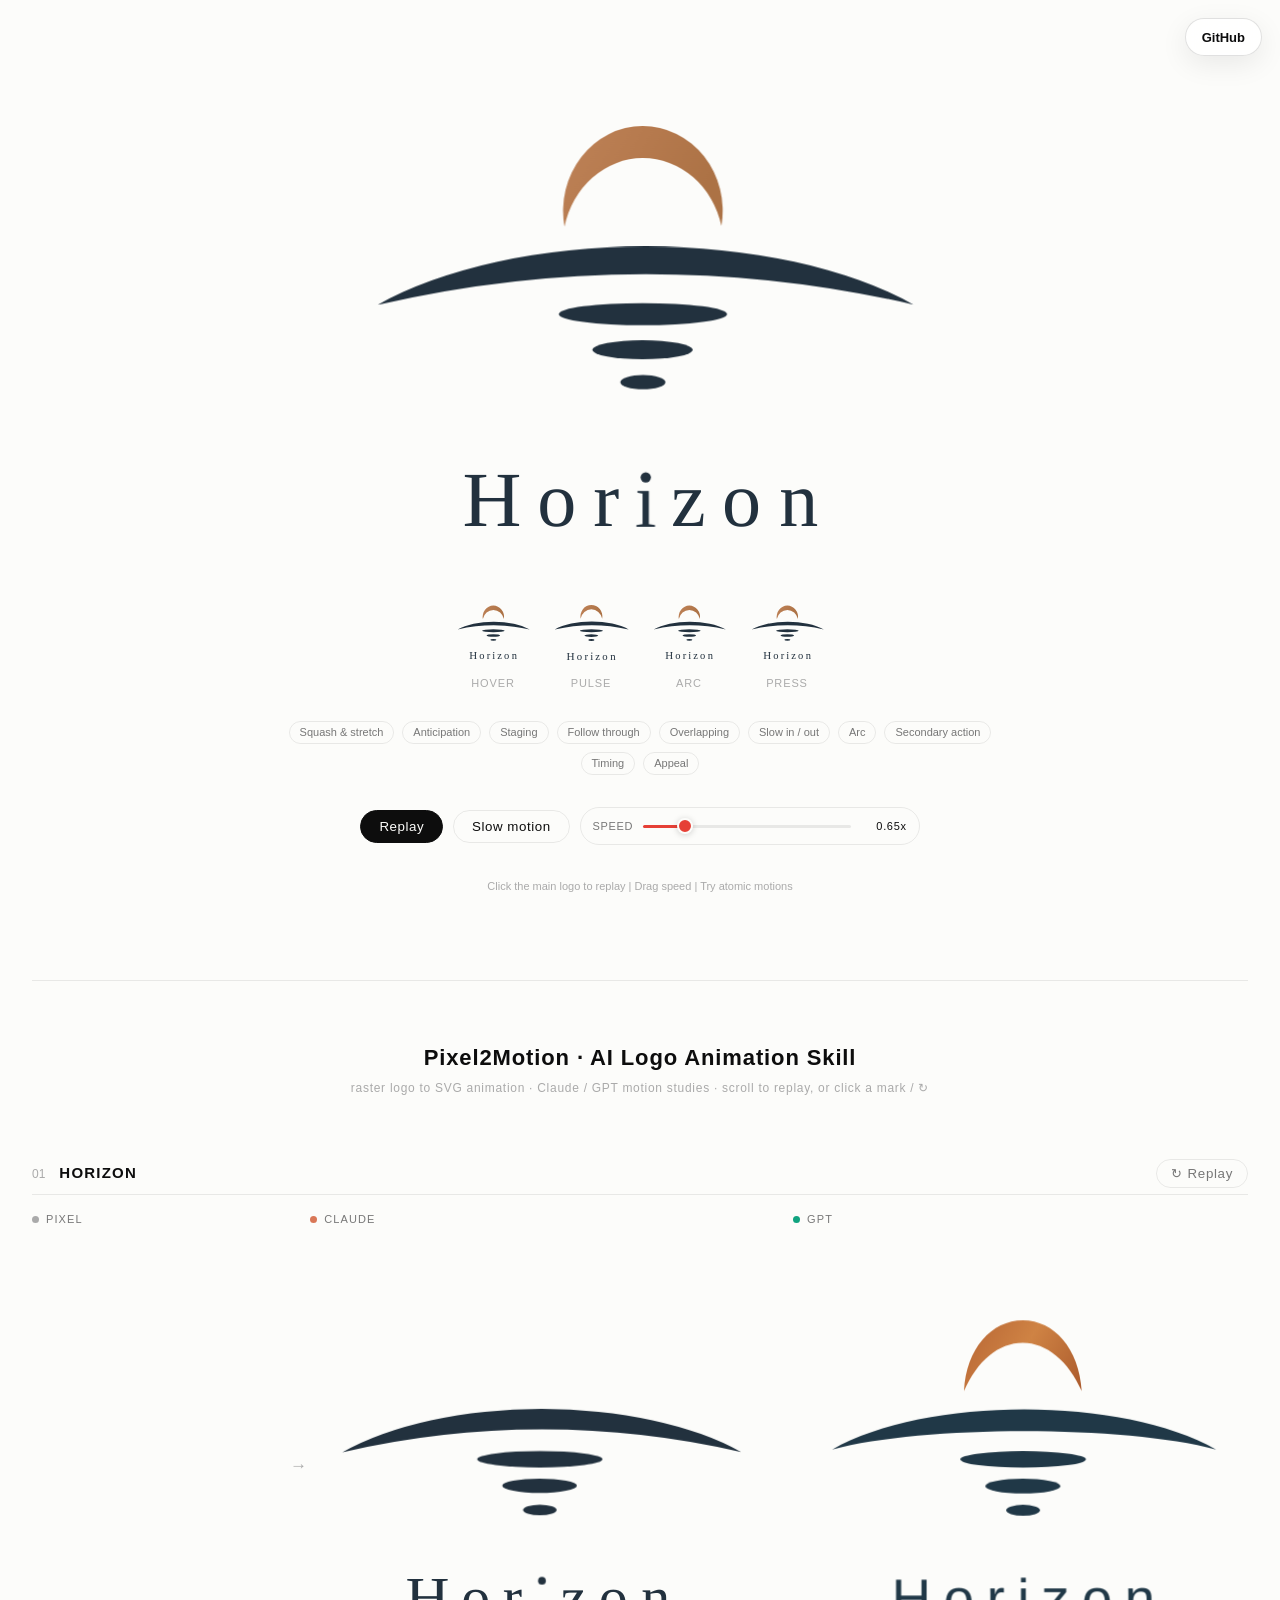
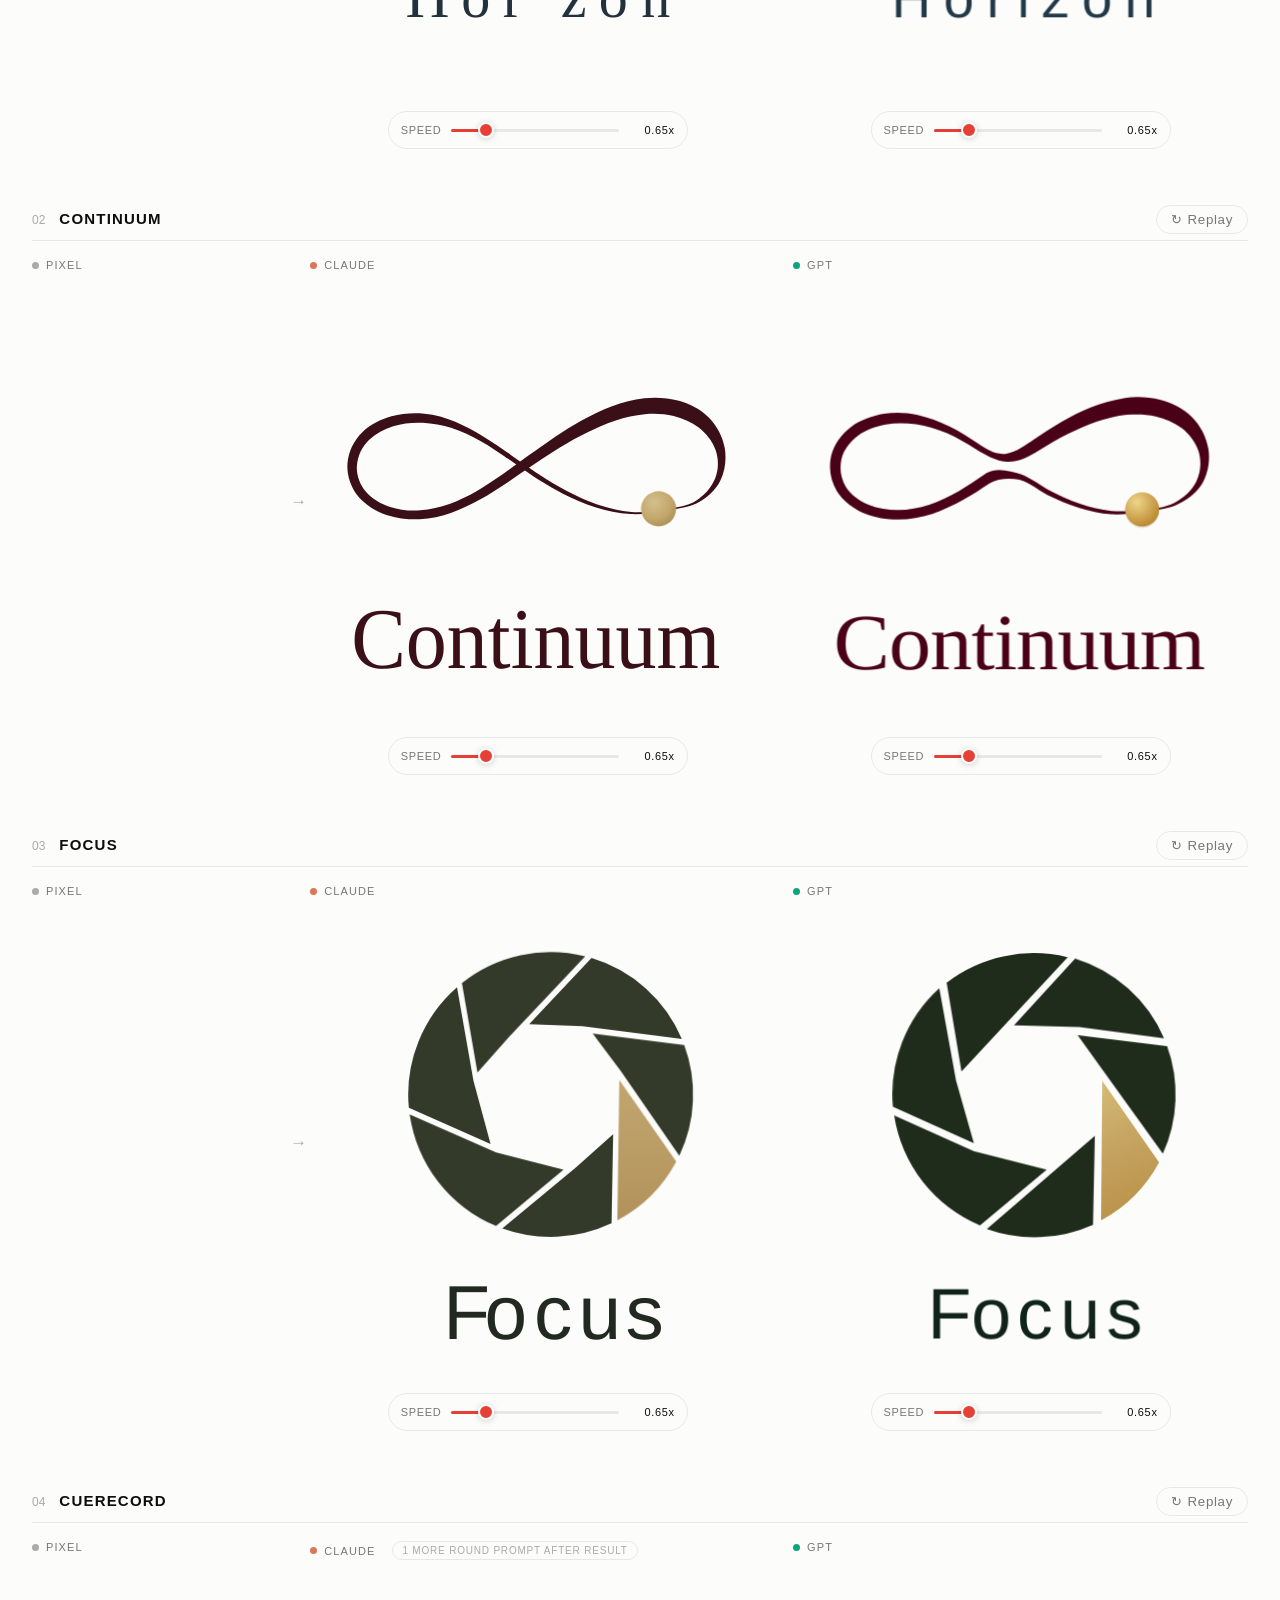
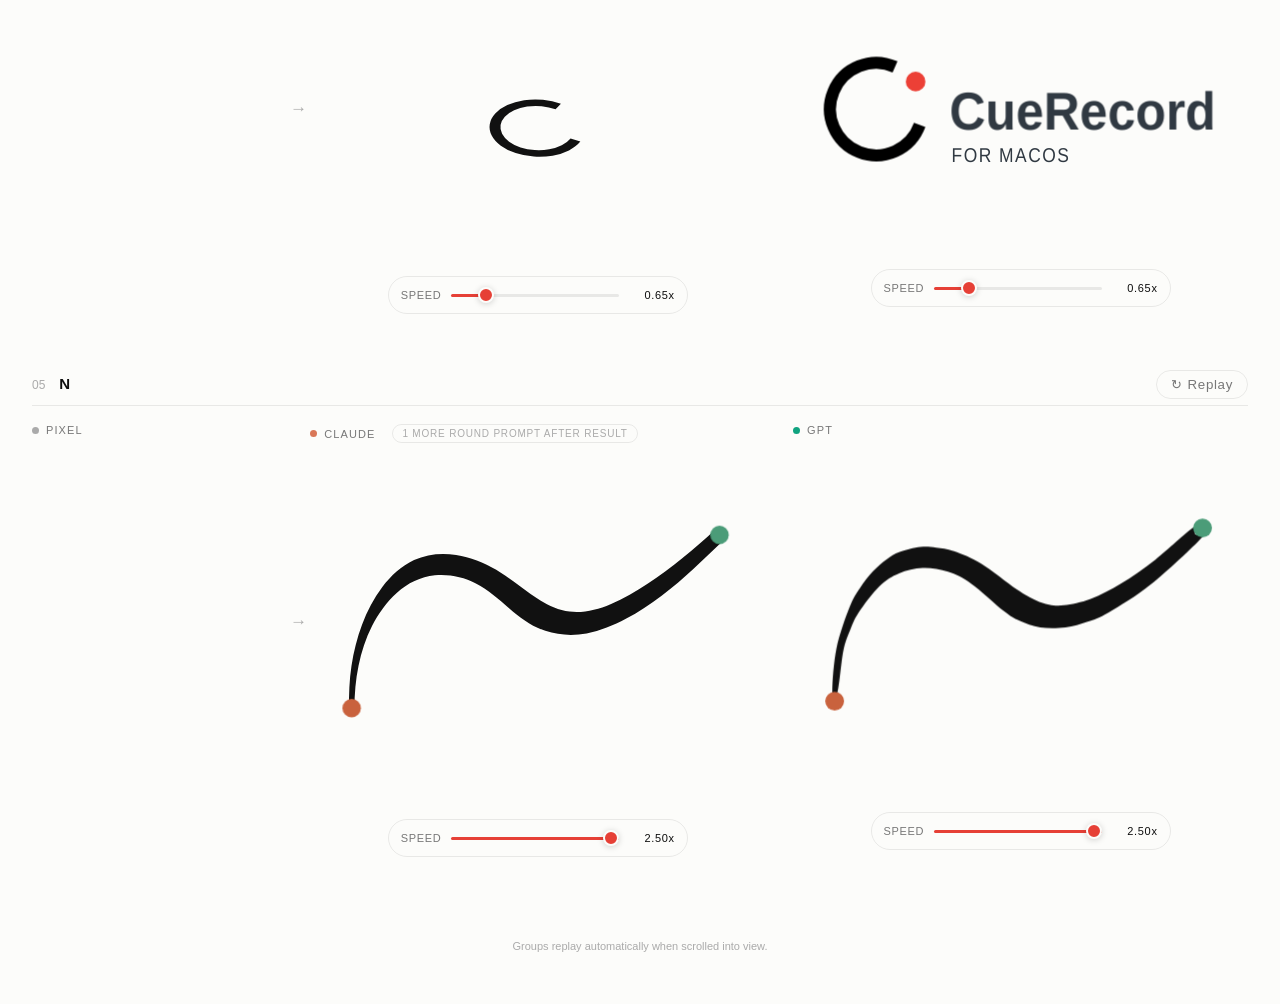
==== docs/index.html @ e8ab47c2 "Add GitHub entry to Pages" ====
<!doctype html>
<html lang="en">
<head>
  <meta charset="utf-8">
  <meta name="viewport" content="width=device-width, initial-scale=1">
  <title>Pixel2Motion - AI Logo Animation Skill for SVG Motion</title>
  <meta name="description" content="Pixel2Motion turns raster logos into smooth SVG logo animations, animated HTML motion demos, GIF/video previews, and QA evidence for Codex and Claude skill workflows.">
  <meta name="robots" content="index,follow">
  <link rel="canonical" href="https://nolangz.github.io/pixel2motion/">
  <meta property="og:title" content="Pixel2Motion - AI Logo Animation Skill">
  <meta property="og:description" content="Turn PNG/JPG/WebP logos into clean motion-ready SVG, animated logo HTML, GIF/video previews, and transparent 4K motion exports.">
  <meta property="og:type" content="website">
  <meta property="og:url" content="https://nolangz.github.io/pixel2motion/">
  <meta property="og:image" content="https://nolangz.github.io/pixel2motion/preview.png">
  <meta name="twitter:card" content="summary_large_image">
  <style>
    *, *::before, *::after { box-sizing: border-box; margin: 0; padding: 0; }

    :root {
      --bg: #FCFCFA;
      --border: rgba(0,0,0,0.08);
      --text-primary: #0d0d0d;
      --text-secondary: #777;
      --text-tertiary: #aaa;
      --accent: #e64036;
      --claude: #D97757;
      --gpt: #10A37F;
    }

    html, body {
      background: var(--bg);
      color: var(--text-primary);
      font-family: -apple-system, BlinkMacSystemFont, "Helvetica Neue", Arial, sans-serif;
    }

    iframe {
      display: block;
      width: 100%;
      border: 0;
      background: transparent;
    }

    .site-nav {
      position: fixed;
      top: 18px;
      right: 18px;
      z-index: 100;
      display: flex;
      justify-content: flex-end;
      pointer-events: none;
    }

    .repo-entry {
      pointer-events: auto;
      display: inline-flex;
      align-items: center;
      justify-content: center;
      min-height: 38px;
      padding: 0 16px;
      border: 1px solid rgba(0,0,0,0.12);
      border-radius: 999px;
      background: rgba(255,255,255,0.82);
      color: var(--text-primary);
      font-size: 13px;
      font-weight: 600;
      line-height: 1;
      text-decoration: none;
      box-shadow: 0 8px 28px rgba(0,0,0,0.08);
      backdrop-filter: blur(14px);
      -webkit-backdrop-filter: blur(14px);
    }

    .repo-entry:hover {
      border-color: rgba(0,0,0,0.28);
      background: rgba(255,255,255,0.94);
    }

    .repo-entry:focus-visible {
      outline: 3px solid rgba(230,64,54,0.36);
      outline-offset: 3px;
    }

    /* ---- hero: full claude_horizon page ---- */
    .hero-frame {
      height: 100vh;
      min-height: 980px;
    }

    /* ---- comparison area ---- */
    .compare {
      max-width: 1280px;
      margin: 0 auto;
      padding: 0 32px 80px;
    }

    .compare-head {
      text-align: center;
      padding: 64px 0 8px;
      border-top: 0.5px solid var(--border);
    }

    .compare-head h1 {
      font-size: 22px;
      font-weight: 600;
      letter-spacing: 0.04em;
    }

    .compare-head p {
      margin-top: 10px;
      font-size: 12px;
      color: var(--text-tertiary);
      letter-spacing: 0.06em;
    }

    .group {
      padding-top: 56px;
    }

    .group-head {
      display: flex;
      align-items: baseline;
      gap: 14px;
      padding-bottom: 6px;
      border-bottom: 0.5px solid var(--border);
    }

    .group-num {
      font-size: 12px;
      color: var(--text-tertiary);
      font-variant-numeric: tabular-nums;
    }

    .group-name {
      font-size: 15px;
      font-weight: 600;
      letter-spacing: 0.08em;
      text-transform: uppercase;
    }

    .group-replay {
      margin-left: auto;
      font: 11px/1.2 inherit;
      letter-spacing: 0.05em;
      padding: 6px 14px;
      border: 0.5px solid var(--border);
      border-radius: 999px;
      background: transparent;
      color: var(--text-secondary);
      cursor: pointer;
    }

    .group-replay:hover {
      border-color: var(--text-secondary);
      color: var(--text-primary);
    }

    .pair {
      display: grid;
      grid-template-columns: 0.55fr 1fr 1fr;
      gap: 28px;
      padding-top: 18px;
    }

    .pixel-stage {
      position: relative;
      display: grid;
      place-items: center;
      padding: 10px;
    }

    .pixel-stage::after {
      content: "\2192";
      position: absolute;
      right: -25px;
      top: 50%;
      transform: translateY(-50%);
      color: var(--text-tertiary);
      font-size: 17px;
    }

    .pixel-img {
      max-width: 100%;
      max-height: 100%;
      object-fit: contain;
      mix-blend-mode: multiply;
    }

    .cell-label {
      display: flex;
      align-items: center;
      gap: 7px;
      font-size: 11px;
      letter-spacing: 0.1em;
      text-transform: uppercase;
      color: var(--text-secondary);
      padding-bottom: 6px;
    }

    .dot {
      width: 7px;
      height: 7px;
      border-radius: 50%;
    }

    .dot-claude { background: var(--claude); }
    .dot-gpt { background: var(--gpt); }
    .dot-pixel { background: var(--text-tertiary); }

    .cell-note {
      margin-left: 10px;
      font-size: 10px;
      letter-spacing: 0.08em;
      color: var(--text-tertiary);
      border: 0.5px solid var(--border);
      border-radius: 999px;
      padding: 3px 9px;
      white-space: nowrap;
    }

    .speed-control {
      --speed-progress: 9%;
      width: min(300px, 92%);
      margin: 10px auto 0;
      display: flex;
      align-items: center;
      gap: 10px;
      padding: 6px 12px;
      border: 0.5px solid var(--border);
      border-radius: 999px;
      color: var(--text-secondary);
    }

    .speed-caption,
    .speed-value {
      font-size: 11px;
      letter-spacing: 0.06em;
      text-transform: uppercase;
      white-space: nowrap;
    }

    .speed-value {
      min-width: 46px;
      text-align: right;
      color: var(--text-primary);
      text-transform: none;
      font-variant-numeric: tabular-nums;
    }

    input[type="range"] {
      flex: 1;
      min-width: 100px;
      height: 24px;
      appearance: none;
      -webkit-appearance: none;
      background: transparent;
      cursor: grab;
      accent-color: var(--accent);
    }

    input[type="range"]::-webkit-slider-runnable-track {
      height: 3px;
      border-radius: 999px;
      background: linear-gradient(to right, var(--accent) 0%, var(--accent) var(--speed-progress), var(--border) var(--speed-progress), var(--border) 100%);
    }

    input[type="range"]::-webkit-slider-thumb {
      appearance: none;
      -webkit-appearance: none;
      width: 16px;
      height: 16px;
      margin-top: -6.5px;
      border-radius: 50%;
      border: 2px solid var(--bg);
      background: var(--accent);
      box-shadow: 0 1px 6px rgba(0,0,0,0.18);
    }

    input[type="range"]::-moz-range-track {
      height: 3px;
      border-radius: 999px;
      background: linear-gradient(to right, var(--accent) 0%, var(--accent) var(--speed-progress), var(--border) var(--speed-progress), var(--border) 100%);
    }

    input[type="range"]::-moz-range-thumb {
      width: 16px;
      height: 16px;
      border-radius: 50%;
      border: 2px solid var(--bg);
      background: var(--accent);
      box-shadow: 0 1px 6px rgba(0,0,0,0.18);
    }

    .page-footer {
      text-align: center;
      font-size: 11px;
      color: var(--text-tertiary);
      padding-bottom: 48px;
      line-height: 1.7;
    }

    @media (max-width: 860px) {
      .site-nav { top: 12px; right: 12px; }
      .repo-entry { min-height: 36px; padding: 0 14px; font-size: 12px; }
      .pair { grid-template-columns: 1fr; }
      .compare { padding: 0 16px 64px; }
      .pixel-stage { height: auto !important; }
      .pixel-stage::after { display: none; }
      .pixel-img { max-height: 240px; }
    }
  </style>
</head>
<body>
  <nav class="site-nav" aria-label="Project links">
    <a class="repo-entry" href="https://github.com/nolangz/pixel2motion" target="_blank" rel="noopener noreferrer">GitHub</a>
  </nav>
  <iframe class="hero-frame" title="Horizon — full presentation" scrolling="no"
          srcdoc="&lt;!doctype html&gt;
&lt;html lang=&quot;en&quot;&gt;
&lt;head&gt;
  &lt;meta charset=&quot;utf-8&quot;&gt;
  &lt;meta name=&quot;viewport&quot; content=&quot;width=device-width, initial-scale=1&quot;&gt;
  &lt;title&gt;Horizon — Logo Motion&lt;/title&gt;
  &lt;style&gt;
    *, *::before, *::after {
      box-sizing: border-box;
      margin: 0;
      padding: 0;
    }

    :root {
      --bg: #FCFCFA;
      --surface: #f5f5f3;
      --border: rgba(0,0,0,0.08);
      --text-primary: #0d0d0d;
      --text-secondary: #777;
      --text-tertiary: #aaa;
      --accent: #e64036;
      --speed-progress: 9%;
    }

    html, body {
      min-height: 100%;
      background: var(--bg);
      color: var(--text-primary);
      font-family: -apple-system, BlinkMacSystemFont, &quot;Helvetica Neue&quot;, Arial, sans-serif;
    }

    body {
      min-height: 100vh;
      display: flex;
      flex-direction: column;
      align-items: center;
      justify-content: center;
      gap: 2rem;
      padding: 2rem;
    }

    #logo-root {
      width: min(92vw, 550.2px);
      display: flex;
      justify-content: center;
      align-items: center;
      overflow: visible;
      cursor: pointer;
      -webkit-tap-highlight-color: transparent;
    }

    #logo-root svg {
      width: 100%;
      height: auto;
      display: block;
      overflow: visible;
      text-rendering: geometricPrecision;
    }

    .atomic-motions {
      display: flex;
      gap: 1.5rem;
      align-items: flex-end;
      justify-content: center;
      flex-wrap: wrap;
    }

    .atom {
      display: flex;
      flex-direction: column;
      align-items: center;
      gap: 8px;
    }

    .atom-stage {
      width: 74px;
      height: 74px;
      display: grid;
      place-items: center;
      cursor: pointer;
      -webkit-tap-highlight-color: transparent;
    }

    .atom-stage img {
      width: 100%;
      height: 100%;
      object-fit: contain;
      transition: transform 260ms cubic-bezier(0.34,1.56,0.64,1);
      transform-origin: center;
    }

    .atom-label {
      font-size: 11px;
      letter-spacing: 0.08em;
      text-transform: uppercase;
      color: var(--text-tertiary);
      white-space: nowrap;
    }

    .principles {
      max-width: 760px;
      display: flex;
      gap: 8px;
      flex-wrap: wrap;
      justify-content: center;
    }

    .pill {
      font-size: 11px;
      line-height: 1;
      padding: 5px 10px;
      border: 0.5px solid var(--border);
      border-radius: 999px;
      color: var(--text-secondary);
      white-space: nowrap;
    }

    .pill.active {
      border-color: var(--accent);
      color: var(--accent);
    }

    .controls {
      display: flex;
      gap: 10px;
      align-items: center;
      justify-content: center;
      flex-wrap: wrap;
    }

    button {
      font: 12px/1.2 inherit;
      letter-spacing: 0.04em;
      padding: 8px 18px;
      border: 0.5px solid var(--border);
      border-radius: 999px;
      background: transparent;
      color: var(--text-primary);
      cursor: pointer;
    }

    button.primary {
      color: var(--bg);
      background: var(--text-primary);
      border-color: var(--text-primary);
    }

    .speed-control {
      width: min(340px, 80vw);
      display: flex;
      align-items: center;
      gap: 10px;
      padding: 6px 12px;
      border: 0.5px solid var(--border);
      border-radius: 999px;
      color: var(--text-secondary);
    }

    .speed-caption,
    .speed-value {
      font-size: 11px;
      letter-spacing: 0.06em;
      text-transform: uppercase;
      white-space: nowrap;
    }

    .speed-value {
      min-width: 46px;
      text-align: right;
      color: var(--text-primary);
      text-transform: none;
      font-variant-numeric: tabular-nums;
    }

    input[type=&quot;range&quot;] {
      flex: 1;
      min-width: 120px;
      height: 24px;
      appearance: none;
      -webkit-appearance: none;
      background: transparent;
      cursor: grab;
      accent-color: var(--accent);
    }

    input[type=&quot;range&quot;]::-webkit-slider-runnable-track {
      height: 3px;
      border-radius: 999px;
      background: linear-gradient(to right, var(--accent) 0%, var(--accent) var(--speed-progress), var(--border) var(--speed-progress), var(--border) 100%);
    }

    input[type=&quot;range&quot;]::-webkit-slider-thumb {
      appearance: none;
      -webkit-appearance: none;
      width: 16px;
      height: 16px;
      margin-top: -6.5px;
      border-radius: 50%;
      border: 2px solid var(--bg);
      background: var(--accent);
      box-shadow: 0 1px 6px rgba(0,0,0,0.18);
    }

    .footer {
      font-size: 11px;
      color: var(--text-tertiary);
      text-align: center;
      line-height: 1.7;
    }

    .p2m-chromeless .atomic-motions,
    .p2m-chromeless .principles,
    .p2m-chromeless .controls,
    .p2m-chromeless .footer {
      display: none;
    }

    @media (prefers-reduced-motion: reduce) {
      * {
        animation: none !important;
        transition: none !important;
      }
    }

    @media (prefers-reduced-motion: no-preference) {
      /* Horizon — &quot;dawn over the water&quot; reveal (1900ms @1x)
         Personality: serene / expansive / dawning. See motion_spec.md. */

      #logo-root svg {
        --p2m-duration: 1900ms;
        --p2m-ease-enter: cubic-bezier(0.16, 1, 0.3, 1);
        --p2m-ease-narrative: cubic-bezier(0.34, 0, 0.14, 1);
        --p2m-ease-rise: cubic-bezier(0.30, 0.10, 0.30, 1);
        --p2m-ease-settle: cubic-bezier(0.22, 1, 0.36, 1);
      }

      /* ---- anticipation: the horizon establishes (0–640ms) ---- */
      #logo-root #horizon-line {
        transform-box: fill-box;
        transform-origin: center;
        animation: p2m-blade-grow 640ms var(--p2m-ease-narrative) 0ms both;
      }
      @keyframes p2m-blade-grow {
        0%   { opacity: 0; transform: scaleX(0.04); }
        14%  { opacity: 1; }
        100% { opacity: 1; transform: scaleX(1); }
      }

      /* ---- action: the sun rises from behind the horizon (360–1560ms) ---- */
      #logo-root #sun {
        animation: p2m-sun-rise 1200ms var(--p2m-ease-rise) 360ms both;
      }
      @keyframes p2m-sun-rise {
        0%    { transform: translateY(185px); }
        72.5% { transform: translateY(-6px); animation-timing-function: var(--p2m-ease-settle); }
        100%  { transform: translateY(0); }
      }

      /* dawn glow blooms while the sun crests, then dries away (880–1780ms) */
      #logo-root #sun-glow {
        animation: p2m-glow 900ms ease-in-out 880ms both;
      }
      @keyframes p2m-glow {
        0%   { opacity: 0; }
        45%  { opacity: 0.32; }
        100% { opacity: 0; }
      }

      /* ---- the reflection spreads: ripples cascade (780/930/1080ms) ---- */
      #logo-root #ripple-1,
      #logo-root #ripple-2,
      #logo-root #ripple-3 {
        transform-box: fill-box;
        transform-origin: center;
        animation: p2m-ripple-in 500ms var(--p2m-ease-enter) both;
      }
      #logo-root #ripple-1 { animation-delay: 780ms; }
      #logo-root #ripple-2 { animation-delay: 930ms; }
      #logo-root #ripple-3 { animation-delay: 1080ms; }
      @keyframes p2m-ripple-in {
        0%   { opacity: 0; transform: translateY(-8px) scale(0.55); }
        60%  { opacity: 1; }
        100% { opacity: 1; transform: translateY(0) scale(1); }
      }

      /* ---- follow-through: wordmark cascade (1150ms +45ms stagger) ---- */
      #logo-root .letter {
        animation: p2m-letter-rise 320ms var(--p2m-ease-enter) both;
      }
      #logo-root #letter-0 { animation-delay: 1150ms; }
      #logo-root #letter-1 { animation-delay: 1195ms; }
      #logo-root #letter-2 { animation-delay: 1240ms; }
      #logo-root #letter-3 { animation-delay: 1285ms; }
      #logo-root #letter-4 { animation-delay: 1330ms; }
      #logo-root #letter-5 { animation-delay: 1375ms; }
      #logo-root #letter-6 { animation-delay: 1420ms; }
      @keyframes p2m-letter-rise {
        0%   { opacity: 0; transform: translateY(16px); }
        100% { opacity: 1; transform: translateY(0); }
      }

      /* ---- accent: the i-dot (a miniature sun) lands last (1620–1900ms) ---- */
      #logo-root #i-dot {
        transform-box: fill-box;
        transform-origin: center;
        animation: p2m-dot-drop 280ms var(--p2m-ease-settle) 1620ms both;
      }
      @keyframes p2m-dot-drop {
        0%   { opacity: 0; transform: translateY(-28px) scale(1); }
        18%  { opacity: 1; }
        60%  { transform: translateY(1.5px) scale(1.08, 0.92); }
        82%  { transform: translateY(0) scale(0.99, 1.01); }
        100% { opacity: 1; transform: translateY(0) scale(1); }
      }
    }
  &lt;/style&gt;
&lt;style data-p2m-embed&gt;html,body{background:transparent !important}&lt;/style&gt;
&lt;/head&gt;
&lt;body&gt;
  &lt;main id=&quot;logo-root&quot; aria-label=&quot;Animated logo&quot; data-p2m-duration=&quot;1900&quot;&gt;&lt;/main&gt;

  &lt;section class=&quot;atomic-motions&quot; aria-label=&quot;Atomic motion studies&quot;&gt;
    &lt;div class=&quot;atom&quot; data-atom=&quot;hover&quot;&gt;&lt;div class=&quot;atom-stage&quot;&gt;&lt;/div&gt;&lt;span class=&quot;atom-label&quot;&gt;Hover&lt;/span&gt;&lt;/div&gt;
    &lt;div class=&quot;atom&quot; data-atom=&quot;pulse&quot;&gt;&lt;div class=&quot;atom-stage&quot;&gt;&lt;/div&gt;&lt;span class=&quot;atom-label&quot;&gt;Pulse&lt;/span&gt;&lt;/div&gt;
    &lt;div class=&quot;atom&quot; data-atom=&quot;arc&quot;&gt;&lt;div class=&quot;atom-stage&quot;&gt;&lt;/div&gt;&lt;span class=&quot;atom-label&quot;&gt;Arc&lt;/span&gt;&lt;/div&gt;
    &lt;div class=&quot;atom&quot; data-atom=&quot;press&quot;&gt;&lt;div class=&quot;atom-stage&quot;&gt;&lt;/div&gt;&lt;span class=&quot;atom-label&quot;&gt;Press&lt;/span&gt;&lt;/div&gt;
  &lt;/section&gt;

  &lt;div class=&quot;principles&quot; id=&quot;principlesRow&quot;&gt;
    &lt;span class=&quot;pill&quot; data-p=&quot;squashstretch&quot;&gt;Squash &amp;amp; stretch&lt;/span&gt;
    &lt;span class=&quot;pill&quot; data-p=&quot;anticipation&quot;&gt;Anticipation&lt;/span&gt;
    &lt;span class=&quot;pill&quot; data-p=&quot;staging&quot;&gt;Staging&lt;/span&gt;
    &lt;span class=&quot;pill&quot; data-p=&quot;followthrough&quot;&gt;Follow through&lt;/span&gt;
    &lt;span class=&quot;pill&quot; data-p=&quot;overlap&quot;&gt;Overlapping&lt;/span&gt;
    &lt;span class=&quot;pill&quot; data-p=&quot;slowinout&quot;&gt;Slow in / out&lt;/span&gt;
    &lt;span class=&quot;pill&quot; data-p=&quot;arc&quot;&gt;Arc&lt;/span&gt;
    &lt;span class=&quot;pill&quot; data-p=&quot;secondary&quot;&gt;Secondary action&lt;/span&gt;
    &lt;span class=&quot;pill&quot; data-p=&quot;timing&quot;&gt;Timing&lt;/span&gt;
    &lt;span class=&quot;pill&quot; data-p=&quot;appeal&quot;&gt;Appeal&lt;/span&gt;
  &lt;/div&gt;

  &lt;div class=&quot;controls&quot;&gt;
    &lt;button class=&quot;primary&quot; id=&quot;btnReplay&quot; type=&quot;button&quot;&gt;Replay&lt;/button&gt;
    &lt;button id=&quot;btnSlow&quot; type=&quot;button&quot;&gt;Slow motion&lt;/button&gt;
    &lt;label class=&quot;speed-control&quot; for=&quot;speedSlider&quot;&gt;
      &lt;span class=&quot;speed-caption&quot;&gt;Speed&lt;/span&gt;
      &lt;input id=&quot;speedSlider&quot; type=&quot;range&quot; min=&quot;0.25&quot; max=&quot;2.5&quot; step=&quot;0.05&quot; value=&quot;0.45&quot; aria-label=&quot;Animation speed&quot;&gt;
      &lt;span class=&quot;speed-value&quot; id=&quot;speedValue&quot;&gt;0.45x&lt;/span&gt;
    &lt;/label&gt;
  &lt;/div&gt;

  &lt;p class=&quot;footer&quot;&gt;Click the main logo to replay | Drag speed | Try atomic motions&lt;/p&gt;

  &lt;script&gt;
    const SVG_NS = &quot;http://www.w3.org/2000/svg&quot;;
    const LOGO = {&quot;tag&quot;:&quot;svg&quot;,&quot;attrs&quot;:{&quot;viewBox&quot;:&quot;0 0 786 684&quot;,&quot;width&quot;:&quot;786&quot;,&quot;height&quot;:&quot;684&quot;},&quot;children&quot;:[{&quot;tag&quot;:&quot;defs&quot;,&quot;attrs&quot;:{},&quot;children&quot;:[{&quot;tag&quot;:&quot;linearGradient&quot;,&quot;attrs&quot;:{&quot;id&quot;:&quot;sun-grad&quot;,&quot;x1&quot;:&quot;0&quot;,&quot;y1&quot;:&quot;0&quot;,&quot;x2&quot;:&quot;1&quot;,&quot;y2&quot;:&quot;0.35&quot;},&quot;children&quot;:[{&quot;tag&quot;:&quot;stop&quot;,&quot;attrs&quot;:{&quot;offset&quot;:&quot;0&quot;,&quot;stop-color&quot;:&quot;#BE8257&quot;},&quot;children&quot;:[]},{&quot;tag&quot;:&quot;stop&quot;,&quot;attrs&quot;:{&quot;offset&quot;:&quot;0.5&quot;,&quot;stop-color&quot;:&quot;#B67A4E&quot;},&quot;children&quot;:[]},{&quot;tag&quot;:&quot;stop&quot;,&quot;attrs&quot;:{&quot;offset&quot;:&quot;1&quot;,&quot;stop-color&quot;:&quot;#AC7245&quot;},&quot;children&quot;:[]}]},{&quot;tag&quot;:&quot;radialGradient&quot;,&quot;attrs&quot;:{&quot;id&quot;:&quot;glow-grad&quot;,&quot;cx&quot;:&quot;0.5&quot;,&quot;cy&quot;:&quot;0.5&quot;,&quot;r&quot;:&quot;0.5&quot;},&quot;children&quot;:[{&quot;tag&quot;:&quot;stop&quot;,&quot;attrs&quot;:{&quot;offset&quot;:&quot;0&quot;,&quot;stop-color&quot;:&quot;#D9A06B&quot;,&quot;stop-opacity&quot;:&quot;0.85&quot;},&quot;children&quot;:[]},{&quot;tag&quot;:&quot;stop&quot;,&quot;attrs&quot;:{&quot;offset&quot;:&quot;0.6&quot;,&quot;stop-color&quot;:&quot;#D9A06B&quot;,&quot;stop-opacity&quot;:&quot;0.35&quot;},&quot;children&quot;:[]},{&quot;tag&quot;:&quot;stop&quot;,&quot;attrs&quot;:{&quot;offset&quot;:&quot;1&quot;,&quot;stop-color&quot;:&quot;#D9A06B&quot;,&quot;stop-opacity&quot;:&quot;0&quot;},&quot;children&quot;:[]}]},{&quot;tag&quot;:&quot;clipPath&quot;,&quot;attrs&quot;:{&quot;id&quot;:&quot;above-horizon&quot;},&quot;children&quot;:[{&quot;tag&quot;:&quot;path&quot;,&quot;attrs&quot;:{&quot;d&quot;:&quot;M 17.8 315.5 A 488.2 219.2 0 0 1 783.6 315.1 L 786 315 L 786 0 L 0 0 L 0 315.5 Z&quot;},&quot;children&quot;:[]}]}]},{&quot;tag&quot;:&quot;g&quot;,&quot;attrs&quot;:{&quot;id&quot;:&quot;mark&quot;},&quot;children&quot;:[{&quot;tag&quot;:&quot;ellipse&quot;,&quot;attrs&quot;:{&quot;id&quot;:&quot;sun-glow&quot;,&quot;cx&quot;:&quot;399&quot;,&quot;cy&quot;:&quot;238&quot;,&quot;rx&quot;:&quot;175&quot;,&quot;ry&quot;:&quot;62&quot;,&quot;fill&quot;:&quot;url(#glow-grad)&quot;,&quot;opacity&quot;:&quot;0&quot;},&quot;children&quot;:[]},{&quot;tag&quot;:&quot;g&quot;,&quot;attrs&quot;:{&quot;id&quot;:&quot;sun-window&quot;,&quot;clip-path&quot;:&quot;url(#above-horizon)&quot;},&quot;children&quot;:[{&quot;tag&quot;:&quot;path&quot;,&quot;attrs&quot;:{&quot;id&quot;:&quot;sun&quot;,&quot;d&quot;:&quot;M 284.92 203.93 A 114.0 121.2 0 1 1 509.06 202.88 A 114.9 125.2 0 0 0 284.92 203.93 Z&quot;,&quot;fill&quot;:&quot;url(#sun-grad)&quot;},&quot;children&quot;:[]}]},{&quot;tag&quot;:&quot;path&quot;,&quot;attrs&quot;:{&quot;id&quot;:&quot;horizon-line&quot;,&quot;d&quot;:&quot;M 17.8 315.5 A 488.2 219.2 0 0 1 783.6 315.1 A 1695 1695 0 0 0 17.8 315.5 Z&quot;,&quot;fill&quot;:&quot;#22313E&quot;},&quot;children&quot;:[]},{&quot;tag&quot;:&quot;g&quot;,&quot;attrs&quot;:{&quot;id&quot;:&quot;ripples&quot;,&quot;fill&quot;:&quot;#22313E&quot;},&quot;children&quot;:[{&quot;tag&quot;:&quot;ellipse&quot;,&quot;attrs&quot;:{&quot;id&quot;:&quot;ripple-1&quot;,&quot;cx&quot;:&quot;397.0&quot;,&quot;cy&quot;:&quot;328.7&quot;,&quot;rx&quot;:&quot;120.2&quot;,&quot;ry&quot;:&quot;15.8&quot;},&quot;children&quot;:[]},{&quot;tag&quot;:&quot;ellipse&quot;,&quot;attrs&quot;:{&quot;id&quot;:&quot;ripple-2&quot;,&quot;cx&quot;:&quot;396.5&quot;,&quot;cy&quot;:&quot;379.6&quot;,&quot;rx&quot;:&quot;71.6&quot;,&quot;ry&quot;:&quot;13.6&quot;},&quot;children&quot;:[]},{&quot;tag&quot;:&quot;ellipse&quot;,&quot;attrs&quot;:{&quot;id&quot;:&quot;ripple-3&quot;,&quot;cx&quot;:&quot;397.0&quot;,&quot;cy&quot;:&quot;426.0&quot;,&quot;rx&quot;:&quot;32.2&quot;,&quot;ry&quot;:&quot;10.2&quot;},&quot;children&quot;:[]}]}]},{&quot;tag&quot;:&quot;g&quot;,&quot;attrs&quot;:{&quot;id&quot;:&quot;wordmark&quot;,&quot;fill&quot;:&quot;#22313E&quot;,&quot;font-family&quot;:&quot;Avenir Next&quot;,&quot;font-weight&quot;:&quot;500&quot;,&quot;font-size&quot;:&quot;111.5&quot;,&quot;text-anchor&quot;:&quot;middle&quot;},&quot;children&quot;:[{&quot;tag&quot;:&quot;g&quot;,&quot;attrs&quot;:{&quot;id&quot;:&quot;letter-0&quot;,&quot;class&quot;:&quot;letter&quot;},&quot;children&quot;:[{&quot;tag&quot;:&quot;g&quot;,&quot;attrs&quot;:{&quot;transform&quot;:&quot;translate(181.5 632) scale(1.047 1)&quot;},&quot;children&quot;:[{&quot;tag&quot;:&quot;text&quot;,&quot;attrs&quot;:{&quot;x&quot;:&quot;0&quot;,&quot;y&quot;:&quot;0&quot;},&quot;children&quot;:[],&quot;text&quot;:&quot;H&quot;}]}]},{&quot;tag&quot;:&quot;text&quot;,&quot;attrs&quot;:{&quot;id&quot;:&quot;letter-1&quot;,&quot;class&quot;:&quot;letter&quot;,&quot;x&quot;:&quot;274.0&quot;,&quot;y&quot;:&quot;632&quot;},&quot;children&quot;:[],&quot;text&quot;:&quot;o&quot;},{&quot;tag&quot;:&quot;text&quot;,&quot;attrs&quot;:{&quot;id&quot;:&quot;letter-2&quot;,&quot;class&quot;:&quot;letter&quot;,&quot;x&quot;:&quot;344.5&quot;,&quot;y&quot;:&quot;632&quot;},&quot;children&quot;:[],&quot;text&quot;:&quot;r&quot;},{&quot;tag&quot;:&quot;g&quot;,&quot;attrs&quot;:{&quot;id&quot;:&quot;letter-3&quot;,&quot;class&quot;:&quot;letter&quot;},&quot;children&quot;:[{&quot;tag&quot;:&quot;text&quot;,&quot;attrs&quot;:{&quot;x&quot;:&quot;401.0&quot;,&quot;y&quot;:&quot;632&quot;},&quot;children&quot;:[],&quot;text&quot;:&quot;ı&quot;},{&quot;tag&quot;:&quot;circle&quot;,&quot;attrs&quot;:{&quot;id&quot;:&quot;i-dot&quot;,&quot;cx&quot;:&quot;401&quot;,&quot;cy&quot;:&quot;562&quot;,&quot;r&quot;:&quot;7.4&quot;},&quot;children&quot;:[]}]},{&quot;tag&quot;:&quot;text&quot;,&quot;attrs&quot;:{&quot;id&quot;:&quot;letter-4&quot;,&quot;class&quot;:&quot;letter&quot;,&quot;x&quot;:&quot;462.0&quot;,&quot;y&quot;:&quot;632&quot;},&quot;children&quot;:[],&quot;text&quot;:&quot;z&quot;},{&quot;tag&quot;:&quot;text&quot;,&quot;attrs&quot;:{&quot;id&quot;:&quot;letter-5&quot;,&quot;class&quot;:&quot;letter&quot;,&quot;x&quot;:&quot;538.0&quot;,&quot;y&quot;:&quot;632&quot;},&quot;children&quot;:[],&quot;text&quot;:&quot;o&quot;},{&quot;tag&quot;:&quot;text&quot;,&quot;attrs&quot;:{&quot;id&quot;:&quot;letter-6&quot;,&quot;class&quot;:&quot;letter&quot;,&quot;x&quot;:&quot;619.5&quot;,&quot;y&quot;:&quot;632&quot;},&quot;children&quot;:[],&quot;text&quot;:&quot;n&quot;}]}]};
    const SVG_TEXT = &quot;&lt;svg xmlns=\&quot;http://www.w3.org/2000/svg\&quot; viewBox=\&quot;0 0 786 684\&quot; width=\&quot;786\&quot; height=\&quot;684\&quot;&gt;&lt;style&gt;:root,svg{--bg:#ffffff;--surface:#f5f5f3;--text-primary:#0d0d0d;--text-secondary:#777;--text-tertiary:#aaa;--logo-wordmark:#363e47;--accent:#e64036;--red:#e64036;--red-bright:#ff493f;}&lt;\/style&gt;\n  &lt;defs&gt;\n    &lt;linearGradient id=\&quot;sun-grad\&quot; x1=\&quot;0\&quot; y1=\&quot;0\&quot; x2=\&quot;1\&quot; y2=\&quot;0.35\&quot;&gt;\n      &lt;stop offset=\&quot;0\&quot; stop-color=\&quot;#BE8257\&quot;/&gt;\n      &lt;stop offset=\&quot;0.5\&quot; stop-color=\&quot;#B67A4E\&quot;/&gt;\n      &lt;stop offset=\&quot;1\&quot; stop-color=\&quot;#AC7245\&quot;/&gt;\n    &lt;\/linearGradient&gt;\n    &lt;radialGradient id=\&quot;glow-grad\&quot; cx=\&quot;0.5\&quot; cy=\&quot;0.5\&quot; r=\&quot;0.5\&quot;&gt;\n      &lt;stop offset=\&quot;0\&quot; stop-color=\&quot;#D9A06B\&quot; stop-opacity=\&quot;0.85\&quot;/&gt;\n      &lt;stop offset=\&quot;0.6\&quot; stop-color=\&quot;#D9A06B\&quot; stop-opacity=\&quot;0.35\&quot;/&gt;\n      &lt;stop offset=\&quot;1\&quot; stop-color=\&quot;#D9A06B\&quot; stop-opacity=\&quot;0\&quot;/&gt;\n    &lt;\/radialGradient&gt;\n    &lt;clipPath id=\&quot;above-horizon\&quot;&gt;\n      &lt;path d=\&quot;M 17.8 315.5 A 488.2 219.2 0 0 1 783.6 315.1 L 786 315 L 786 0 L 0 0 L 0 315.5 Z\&quot;/&gt;\n    &lt;\/clipPath&gt;\n  &lt;\/defs&gt;\n  &lt;g id=\&quot;mark\&quot;&gt;\n    &lt;ellipse id=\&quot;sun-glow\&quot; cx=\&quot;399\&quot; cy=\&quot;238\&quot; rx=\&quot;175\&quot; ry=\&quot;62\&quot; fill=\&quot;url(#glow-grad)\&quot; opacity=\&quot;0\&quot;/&gt;\n    &lt;g id=\&quot;sun-window\&quot; clip-path=\&quot;url(#above-horizon)\&quot;&gt;\n      &lt;path id=\&quot;sun\&quot; d=\&quot;M 284.92 203.93 A 114.0 121.2 0 1 1 509.06 202.88 A 114.9 125.2 0 0 0 284.92 203.93 Z\&quot; fill=\&quot;url(#sun-grad)\&quot;/&gt;\n    &lt;\/g&gt;\n    &lt;path id=\&quot;horizon-line\&quot; d=\&quot;M 17.8 315.5 A 488.2 219.2 0 0 1 783.6 315.1 A 1695 1695 0 0 0 17.8 315.5 Z\&quot; fill=\&quot;#22313E\&quot;/&gt;\n    &lt;g id=\&quot;ripples\&quot; fill=\&quot;#22313E\&quot;&gt;\n      &lt;ellipse id=\&quot;ripple-1\&quot; cx=\&quot;397.0\&quot; cy=\&quot;328.7\&quot; rx=\&quot;120.2\&quot; ry=\&quot;15.8\&quot;/&gt;\n      &lt;ellipse id=\&quot;ripple-2\&quot; cx=\&quot;396.5\&quot; cy=\&quot;379.6\&quot; rx=\&quot;71.6\&quot; ry=\&quot;13.6\&quot;/&gt;\n      &lt;ellipse id=\&quot;ripple-3\&quot; cx=\&quot;397.0\&quot; cy=\&quot;426.0\&quot; rx=\&quot;32.2\&quot; ry=\&quot;10.2\&quot;/&gt;\n    &lt;\/g&gt;\n  &lt;\/g&gt;\n  &lt;g id=\&quot;wordmark\&quot; fill=\&quot;#22313E\&quot; font-family=\&quot;Avenir Next\&quot; font-weight=\&quot;500\&quot; font-size=\&quot;111.5\&quot; text-anchor=\&quot;middle\&quot;&gt;\n    &lt;g id=\&quot;letter-0\&quot; class=\&quot;letter\&quot;&gt;&lt;g transform=\&quot;translate(181.5 632) scale(1.047 1)\&quot;&gt;&lt;text x=\&quot;0\&quot; y=\&quot;0\&quot;&gt;H&lt;\/text&gt;&lt;\/g&gt;&lt;\/g&gt;\n    &lt;text id=\&quot;letter-1\&quot; class=\&quot;letter\&quot; x=\&quot;274.0\&quot; y=\&quot;632\&quot;&gt;o&lt;\/text&gt;\n    &lt;text id=\&quot;letter-2\&quot; class=\&quot;letter\&quot; x=\&quot;344.5\&quot; y=\&quot;632\&quot;&gt;r&lt;\/text&gt;\n    &lt;g id=\&quot;letter-3\&quot; class=\&quot;letter\&quot;&gt;&lt;text x=\&quot;401.0\&quot; y=\&quot;632\&quot;&gt;ı&lt;\/text&gt;&lt;circle id=\&quot;i-dot\&quot; cx=\&quot;401\&quot; cy=\&quot;562\&quot; r=\&quot;7.4\&quot;/&gt;&lt;\/g&gt;\n    &lt;text id=\&quot;letter-4\&quot; class=\&quot;letter\&quot; x=\&quot;462.0\&quot; y=\&quot;632\&quot;&gt;z&lt;\/text&gt;\n    &lt;text id=\&quot;letter-5\&quot; class=\&quot;letter\&quot; x=\&quot;538.0\&quot; y=\&quot;632\&quot;&gt;o&lt;\/text&gt;\n    &lt;text id=\&quot;letter-6\&quot; class=\&quot;letter\&quot; x=\&quot;619.5\&quot; y=\&quot;632\&quot;&gt;n&lt;\/text&gt;\n  &lt;\/g&gt;\n&lt;\/svg&gt;\n&quot;;
    const SVG_URI = &quot;data:image/svg+xml;charset=utf-8,&quot; + encodeURIComponent(SVG_TEXT);
    const DURATION = 1900;

    let playbackRate = 0.45;
    let pulseRaf = null;
    let arcRaf = null;
    window.__p2mReady = false;

    function createSvgNode(node) {
      const element = document.createElementNS(SVG_NS, node.tag);
      for (const [name, value] of Object.entries(node.attrs || {})) {
        element.setAttribute(name, value);
      }
      if (node.text) {
        element.appendChild(document.createTextNode(node.text));
      }
      for (const child of node.children || []) {
        element.appendChild(createSvgNode(child));
      }
      return element;
    }

    function heroAnimations() {
      const root = document.getElementById(&quot;logo-root&quot;);
      if (root.getAnimations) return root.getAnimations({ subtree: true });
      return document.getAnimations().filter(animation =&gt; {
        const target = animation.effect &amp;&amp; animation.effect.target;
        return target &amp;&amp; root.contains(target);
      });
    }

    function applyPlaybackRate() {
      for (const animation of heroAnimations()) {
        if (animation.updatePlaybackRate) animation.updatePlaybackRate(playbackRate);
        else animation.playbackRate = playbackRate;
      }
    }

    function renderHero() {
      const root = document.getElementById(&quot;logo-root&quot;);
      root.replaceChildren(createSvgNode(LOGO));
      const svg = root.querySelector(&quot;svg&quot;);
      if (svg) {
        svg.removeAttribute(&quot;width&quot;);
        svg.removeAttribute(&quot;height&quot;);
        svg.style.width = &quot;100%&quot;;
        svg.style.height = &quot;auto&quot;;
        svg.style.overflow = &quot;visible&quot;;
      }
      requestAnimationFrame(() =&gt; requestAnimationFrame(applyPlaybackRate));
    }

    function flashPills(...names) {
      document.querySelectorAll(&quot;.pill&quot;).forEach(pill =&gt; pill.classList.remove(&quot;active&quot;));
      names.forEach(name =&gt; {
        const pill = document.querySelector(`[data-p=&quot;${name}&quot;]`);
        if (pill) pill.classList.add(&quot;active&quot;);
      });
    }

    function cyclePrinciples() {
      const phases = [
        [&quot;staging&quot;, &quot;timing&quot;],
        [&quot;anticipation&quot;, &quot;squashstretch&quot;],
        [&quot;arc&quot;, &quot;slowinout&quot;],
        [&quot;overlap&quot;, &quot;followthrough&quot;],
        [&quot;appeal&quot;]
      ];
      let i = 0;
      flashPills(...phases[0]);
      return setInterval(() =&gt; {
        i = (i + 1) % phases.length;
        flashPills(...phases[i]);
      }, Math.max(240, DURATION / phases.length / Math.max(playbackRate, 0.25)));
    }

    let pillTimer = null;
    function replayMain() {
      clearInterval(pillTimer);
      renderHero();
      pillTimer = cyclePrinciples();
      setTimeout(() =&gt; {
        clearInterval(pillTimer);
        document.querySelectorAll(&quot;.pill&quot;).forEach(pill =&gt; pill.classList.remove(&quot;active&quot;));
      }, DURATION / Math.max(playbackRate, 0.25) + 600);
    }

    function formatSpeed(rate) {
      return `${rate.toFixed(2)}x`;
    }

    function updateSpeedUI() {
      const slider = document.getElementById(&quot;speedSlider&quot;);
      const value = Number(slider.value);
      const min = Number(slider.min);
      const max = Number(slider.max);
      const progress = ((value - min) / (max - min)) * 100;
      document.getElementById(&quot;speedValue&quot;).textContent = formatSpeed(value);
      slider.style.setProperty(&quot;--speed-progress&quot;, `${progress}%`);
      const slow = value &lt;= 0.251;
      const btnSlow = document.getElementById(&quot;btnSlow&quot;);
      btnSlow.textContent = slow ? &quot;Normal speed&quot; : &quot;Slow motion&quot;;
      btnSlow.style.background = slow ? &quot;var(--surface)&quot; : &quot;&quot;;
      btnSlow.style.borderColor = slow ? &quot;var(--text-secondary)&quot; : &quot;&quot;;
    }

    function setPlaybackRate(rate, replay = false) {
      const slider = document.getElementById(&quot;speedSlider&quot;);
      const min = Number(slider.min);
      const max = Number(slider.max);
      playbackRate = Math.min(max, Math.max(min, Number(rate)));
      slider.value = String(playbackRate);
      updateSpeedUI();
      applyPlaybackRate();
      if (replay) replayMain();
    }

    function setupAtomImages() {
      document.querySelectorAll(&quot;.atom-stage&quot;).forEach(stage =&gt; {
        const img = new Image();
        img.src = SVG_URI;
        img.alt = &quot;&quot;;
        stage.appendChild(img);
      });
    }

    function setupAtoms() {
      const hover = document.querySelector(&#x27;[data-atom=&quot;hover&quot;] img&#x27;);
      const pulse = document.querySelector(&#x27;[data-atom=&quot;pulse&quot;] img&#x27;);
      const arc = document.querySelector(&#x27;[data-atom=&quot;arc&quot;] img&#x27;);
      const press = document.querySelector(&#x27;[data-atom=&quot;press&quot;] img&#x27;);

      hover.parentElement.addEventListener(&quot;mouseenter&quot;, () =&gt; {
        flashPills(&quot;squashstretch&quot;, &quot;appeal&quot;);
        hover.style.transform = &quot;scale(1.08) rotate(-1.5deg)&quot;;
      });
      hover.parentElement.addEventListener(&quot;mouseleave&quot;, () =&gt; {
        hover.style.transform = &quot;scale(1)&quot;;
      });

      function pulseTick(ts) {
        const p = (Math.sin(ts / 900) + 1) / 2;
        pulse.style.transform = `scale(${1 + 0.1 * p})`;
        pulseRaf = requestAnimationFrame(pulseTick);
      }
      if (!window.matchMedia(&quot;(prefers-reduced-motion: reduce)&quot;).matches) {
        pulseRaf = requestAnimationFrame(pulseTick);
      }

      let arcAngle = -14;
      let arcVel = 0;
      function arcTick() {
        arcVel += (0 - arcAngle) * 0.08;
        arcVel *= 0.86;
        arcAngle += arcVel;
        arc.style.transform = `rotate(${arcAngle}deg)`;
        arcRaf = requestAnimationFrame(arcTick);
      }
      arc.parentElement.addEventListener(&quot;mouseenter&quot;, () =&gt; {
        flashPills(&quot;arc&quot;, &quot;anticipation&quot;, &quot;appeal&quot;);
        cancelAnimationFrame(arcRaf);
        arcAngle = 28;
        arcVel = 0;
        arcTick();
      });
      arc.parentElement.addEventListener(&quot;mouseleave&quot;, () =&gt; {
        arcAngle = 0;
      });

      press.parentElement.addEventListener(&quot;mousedown&quot;, () =&gt; {
        flashPills(&quot;squashstretch&quot;, &quot;anticipation&quot;);
        press.style.transform = &quot;scaleX(1.10) scaleY(0.88)&quot;;
      });
      [&quot;mouseup&quot;, &quot;mouseleave&quot;].forEach(ev =&gt; {
        press.parentElement.addEventListener(ev, () =&gt; {
          press.style.transform = &quot;scale(1)&quot;;
        });
      });
    }

    function applyQaMode() {
      const params = new URLSearchParams(location.search);
      const seekMs = params.get(&quot;t&quot;);
      const staticMode = params.get(&quot;static&quot;);
      if (seekMs === null &amp;&amp; staticMode === null) {
        requestAnimationFrame(() =&gt; requestAnimationFrame(() =&gt; {
          applyPlaybackRate();
          window.__p2mReady = true;
        }));
        return;
      }

      document.documentElement.classList.add(&quot;p2m-chromeless&quot;);
      cancelAnimationFrame(pulseRaf);
      cancelAnimationFrame(arcRaf);
      requestAnimationFrame(() =&gt; requestAnimationFrame(() =&gt; {
        for (const animation of heroAnimations()) {
          if (staticMode !== null) {
            try {
              animation.finish();
            } catch (err) {
              animation.cancel();
            }
          } else {
            animation.pause();
            animation.currentTime = Number(seekMs);
          }
        }
        window.__p2mReady = true;
      }));
    }

    document.getElementById(&quot;btnReplay&quot;).addEventListener(&quot;click&quot;, replayMain);
    document.getElementById(&quot;logo-root&quot;).addEventListener(&quot;click&quot;, replayMain);
    document.getElementById(&quot;speedSlider&quot;).addEventListener(&quot;input&quot;, event =&gt; {
      setPlaybackRate(event.target.value, false);
    });
    document.getElementById(&quot;btnSlow&quot;).addEventListener(&quot;click&quot;, () =&gt; {
      const slow = Number(document.getElementById(&quot;speedSlider&quot;).value) &lt;= 0.251;
      setPlaybackRate(slow ? 0.45 : 0.25, true);
    });

    setupAtomImages();
    setupAtoms();
    setPlaybackRate(0.45, false);
    renderHero();
    applyQaMode();
  &lt;/script&gt;
&lt;script data-p2m-embed&gt;try{setPlaybackRate(0.65,false)}catch(e){}&lt;/script&gt;
&lt;/body&gt;
&lt;/html&gt;
"></iframe>

  <div class="compare">
    <header class="compare-head">
      <h1>Pixel2Motion &middot; AI Logo Animation Skill</h1>
      <p>raster logo to SVG animation &middot; Claude / GPT motion studies &middot; scroll to replay, or click a mark / &#8635;</p>
    </header>

  <section class="group" id="g01">
    <header class="group-head">
      <span class="group-num">01</span>
      <h2 class="group-name">Horizon</h2>
      <button class="group-replay" data-replay type="button">&#8635; Replay</button>
    </header>
    <div class="pair">
      <figure class="cell cell-pixel">
        <figcaption class="cell-label"><i class="dot dot-pixel"></i>Pixel</figcaption>
        <div class="pixel-stage" style="height:470px">
          <img class="pixel-img" src="[data-uri]" alt="Horizon source logo image">
        </div>
      </figure>
      <figure class="cell">
        <figcaption class="cell-label"><i class="dot dot-claude"></i>Claude</figcaption>
        <iframe title="Horizon — Claude" scrolling="no" style="height:470px"
                srcdoc="&lt;!doctype html&gt;
&lt;html lang=&quot;en&quot;&gt;
&lt;head&gt;
  &lt;meta charset=&quot;utf-8&quot;&gt;
  &lt;meta name=&quot;viewport&quot; content=&quot;width=device-width, initial-scale=1&quot;&gt;
  &lt;title&gt;Horizon — Logo Motion&lt;/title&gt;
  &lt;style&gt;
    *, *::before, *::after {
      box-sizing: border-box;
      margin: 0;
      padding: 0;
    }

    :root {
      --bg: #FCFCFA;
      --surface: #f5f5f3;
      --border: rgba(0,0,0,0.08);
      --text-primary: #0d0d0d;
      --text-secondary: #777;
      --text-tertiary: #aaa;
      --accent: #e64036;
      --speed-progress: 9%;
    }

    html, body {
      min-height: 100%;
      background: var(--bg);
      color: var(--text-primary);
      font-family: -apple-system, BlinkMacSystemFont, &quot;Helvetica Neue&quot;, Arial, sans-serif;
    }

    body {
      min-height: 100vh;
      display: flex;
      flex-direction: column;
      align-items: center;
      justify-content: center;
      gap: 2rem;
      padding: 2rem;
    }

    #logo-root {
      width: min(92vw, 550.2px);
      display: flex;
      justify-content: center;
      align-items: center;
      overflow: visible;
      cursor: pointer;
      -webkit-tap-highlight-color: transparent;
    }

    #logo-root svg {
      width: 100%;
      height: auto;
      display: block;
      overflow: visible;
      text-rendering: geometricPrecision;
    }

    .atomic-motions {
      display: flex;
      gap: 1.5rem;
      align-items: flex-end;
      justify-content: center;
      flex-wrap: wrap;
    }

    .atom {
      display: flex;
      flex-direction: column;
      align-items: center;
      gap: 8px;
    }

    .atom-stage {
      width: 74px;
      height: 74px;
      display: grid;
      place-items: center;
      cursor: pointer;
      -webkit-tap-highlight-color: transparent;
    }

    .atom-stage img {
      width: 100%;
      height: 100%;
      object-fit: contain;
      transition: transform 260ms cubic-bezier(0.34,1.56,0.64,1);
      transform-origin: center;
    }

    .atom-label {
      font-size: 11px;
      letter-spacing: 0.08em;
      text-transform: uppercase;
      color: var(--text-tertiary);
      white-space: nowrap;
    }

    .principles {
      max-width: 760px;
      display: flex;
      gap: 8px;
      flex-wrap: wrap;
      justify-content: center;
    }

    .pill {
      font-size: 11px;
      line-height: 1;
      padding: 5px 10px;
      border: 0.5px solid var(--border);
      border-radius: 999px;
      color: var(--text-secondary);
      white-space: nowrap;
    }

    .pill.active {
      border-color: var(--accent);
      color: var(--accent);
    }

    .controls {
      display: flex;
      gap: 10px;
      align-items: center;
      justify-content: center;
      flex-wrap: wrap;
    }

    button {
      font: 12px/1.2 inherit;
      letter-spacing: 0.04em;
      padding: 8px 18px;
      border: 0.5px solid var(--border);
      border-radius: 999px;
      background: transparent;
      color: var(--text-primary);
      cursor: pointer;
    }

    button.primary {
      color: var(--bg);
      background: var(--text-primary);
      border-color: var(--text-primary);
    }

    .speed-control {
      width: min(340px, 80vw);
      display: flex;
      align-items: center;
      gap: 10px;
      padding: 6px 12px;
      border: 0.5px solid var(--border);
      border-radius: 999px;
      color: var(--text-secondary);
    }

    .speed-caption,
    .speed-value {
      font-size: 11px;
      letter-spacing: 0.06em;
      text-transform: uppercase;
      white-space: nowrap;
    }

    .speed-value {
      min-width: 46px;
      text-align: right;
      color: var(--text-primary);
      text-transform: none;
      font-variant-numeric: tabular-nums;
    }

    input[type=&quot;range&quot;] {
      flex: 1;
      min-width: 120px;
      height: 24px;
      appearance: none;
      -webkit-appearance: none;
      background: transparent;
      cursor: grab;
      accent-color: var(--accent);
    }

    input[type=&quot;range&quot;]::-webkit-slider-runnable-track {
      height: 3px;
      border-radius: 999px;
      background: linear-gradient(to right, var(--accent) 0%, var(--accent) var(--speed-progress), var(--border) var(--speed-progress), var(--border) 100%);
    }

    input[type=&quot;range&quot;]::-webkit-slider-thumb {
      appearance: none;
      -webkit-appearance: none;
      width: 16px;
      height: 16px;
      margin-top: -6.5px;
      border-radius: 50%;
      border: 2px solid var(--bg);
      background: var(--accent);
      box-shadow: 0 1px 6px rgba(0,0,0,0.18);
    }

    .footer {
      font-size: 11px;
      color: var(--text-tertiary);
      text-align: center;
      line-height: 1.7;
    }

    .p2m-chromeless .atomic-motions,
    .p2m-chromeless .principles,
    .p2m-chromeless .controls,
    .p2m-chromeless .footer {
      display: none;
    }

    @media (prefers-reduced-motion: reduce) {
      * {
        animation: none !important;
        transition: none !important;
      }
    }

    @media (prefers-reduced-motion: no-preference) {
      /* Horizon — &quot;dawn over the water&quot; reveal (1900ms @1x)
         Personality: serene / expansive / dawning. See motion_spec.md. */

      #logo-root svg {
        --p2m-duration: 1900ms;
        --p2m-ease-enter: cubic-bezier(0.16, 1, 0.3, 1);
        --p2m-ease-narrative: cubic-bezier(0.34, 0, 0.14, 1);
        --p2m-ease-rise: cubic-bezier(0.30, 0.10, 0.30, 1);
        --p2m-ease-settle: cubic-bezier(0.22, 1, 0.36, 1);
      }

      /* ---- anticipation: the horizon establishes (0–640ms) ---- */
      #logo-root #horizon-line {
        transform-box: fill-box;
        transform-origin: center;
        animation: p2m-blade-grow 640ms var(--p2m-ease-narrative) 0ms both;
      }
      @keyframes p2m-blade-grow {
        0%   { opacity: 0; transform: scaleX(0.04); }
        14%  { opacity: 1; }
        100% { opacity: 1; transform: scaleX(1); }
      }

      /* ---- action: the sun rises from behind the horizon (360–1560ms) ---- */
      #logo-root #sun {
        animation: p2m-sun-rise 1200ms var(--p2m-ease-rise) 360ms both;
      }
      @keyframes p2m-sun-rise {
        0%    { transform: translateY(185px); }
        72.5% { transform: translateY(-6px); animation-timing-function: var(--p2m-ease-settle); }
        100%  { transform: translateY(0); }
      }

      /* dawn glow blooms while the sun crests, then dries away (880–1780ms) */
      #logo-root #sun-glow {
        animation: p2m-glow 900ms ease-in-out 880ms both;
      }
      @keyframes p2m-glow {
        0%   { opacity: 0; }
        45%  { opacity: 0.32; }
        100% { opacity: 0; }
      }

      /* ---- the reflection spreads: ripples cascade (780/930/1080ms) ---- */
      #logo-root #ripple-1,
      #logo-root #ripple-2,
      #logo-root #ripple-3 {
        transform-box: fill-box;
        transform-origin: center;
        animation: p2m-ripple-in 500ms var(--p2m-ease-enter) both;
      }
      #logo-root #ripple-1 { animation-delay: 780ms; }
      #logo-root #ripple-2 { animation-delay: 930ms; }
      #logo-root #ripple-3 { animation-delay: 1080ms; }
      @keyframes p2m-ripple-in {
        0%   { opacity: 0; transform: translateY(-8px) scale(0.55); }
        60%  { opacity: 1; }
        100% { opacity: 1; transform: translateY(0) scale(1); }
      }

      /* ---- follow-through: wordmark cascade (1150ms +45ms stagger) ---- */
      #logo-root .letter {
        animation: p2m-letter-rise 320ms var(--p2m-ease-enter) both;
      }
      #logo-root #letter-0 { animation-delay: 1150ms; }
      #logo-root #letter-1 { animation-delay: 1195ms; }
      #logo-root #letter-2 { animation-delay: 1240ms; }
      #logo-root #letter-3 { animation-delay: 1285ms; }
      #logo-root #letter-4 { animation-delay: 1330ms; }
      #logo-root #letter-5 { animation-delay: 1375ms; }
      #logo-root #letter-6 { animation-delay: 1420ms; }
      @keyframes p2m-letter-rise {
        0%   { opacity: 0; transform: translateY(16px); }
        100% { opacity: 1; transform: translateY(0); }
      }

      /* ---- accent: the i-dot (a miniature sun) lands last (1620–1900ms) ---- */
      #logo-root #i-dot {
        transform-box: fill-box;
        transform-origin: center;
        animation: p2m-dot-drop 280ms var(--p2m-ease-settle) 1620ms both;
      }
      @keyframes p2m-dot-drop {
        0%   { opacity: 0; transform: translateY(-28px) scale(1); }
        18%  { opacity: 1; }
        60%  { transform: translateY(1.5px) scale(1.08, 0.92); }
        82%  { transform: translateY(0) scale(0.99, 1.01); }
        100% { opacity: 1; transform: translateY(0) scale(1); }
      }
    }
  &lt;/style&gt;
&lt;style data-p2m-embed&gt;html,body{background:transparent !important;overflow:hidden !important}body{padding:10px !important;gap:0 !important}body&gt;:not(#logo-root){display:none !important}#logo-root{width:min(90vw,calc(88vh*1.1491)) !important}&lt;/style&gt;
&lt;/head&gt;
&lt;body&gt;
  &lt;main id=&quot;logo-root&quot; aria-label=&quot;Animated logo&quot; data-p2m-duration=&quot;1900&quot;&gt;&lt;/main&gt;

  &lt;section class=&quot;atomic-motions&quot; aria-label=&quot;Atomic motion studies&quot;&gt;
    &lt;div class=&quot;atom&quot; data-atom=&quot;hover&quot;&gt;&lt;div class=&quot;atom-stage&quot;&gt;&lt;/div&gt;&lt;span class=&quot;atom-label&quot;&gt;Hover&lt;/span&gt;&lt;/div&gt;
    &lt;div class=&quot;atom&quot; data-atom=&quot;pulse&quot;&gt;&lt;div class=&quot;atom-stage&quot;&gt;&lt;/div&gt;&lt;span class=&quot;atom-label&quot;&gt;Pulse&lt;/span&gt;&lt;/div&gt;
    &lt;div class=&quot;atom&quot; data-atom=&quot;arc&quot;&gt;&lt;div class=&quot;atom-stage&quot;&gt;&lt;/div&gt;&lt;span class=&quot;atom-label&quot;&gt;Arc&lt;/span&gt;&lt;/div&gt;
    &lt;div class=&quot;atom&quot; data-atom=&quot;press&quot;&gt;&lt;div class=&quot;atom-stage&quot;&gt;&lt;/div&gt;&lt;span class=&quot;atom-label&quot;&gt;Press&lt;/span&gt;&lt;/div&gt;
  &lt;/section&gt;

  &lt;div class=&quot;principles&quot; id=&quot;principlesRow&quot;&gt;
    &lt;span class=&quot;pill&quot; data-p=&quot;squashstretch&quot;&gt;Squash &amp;amp; stretch&lt;/span&gt;
    &lt;span class=&quot;pill&quot; data-p=&quot;anticipation&quot;&gt;Anticipation&lt;/span&gt;
    &lt;span class=&quot;pill&quot; data-p=&quot;staging&quot;&gt;Staging&lt;/span&gt;
    &lt;span class=&quot;pill&quot; data-p=&quot;followthrough&quot;&gt;Follow through&lt;/span&gt;
    &lt;span class=&quot;pill&quot; data-p=&quot;overlap&quot;&gt;Overlapping&lt;/span&gt;
    &lt;span class=&quot;pill&quot; data-p=&quot;slowinout&quot;&gt;Slow in / out&lt;/span&gt;
    &lt;span class=&quot;pill&quot; data-p=&quot;arc&quot;&gt;Arc&lt;/span&gt;
    &lt;span class=&quot;pill&quot; data-p=&quot;secondary&quot;&gt;Secondary action&lt;/span&gt;
    &lt;span class=&quot;pill&quot; data-p=&quot;timing&quot;&gt;Timing&lt;/span&gt;
    &lt;span class=&quot;pill&quot; data-p=&quot;appeal&quot;&gt;Appeal&lt;/span&gt;
  &lt;/div&gt;

  &lt;div class=&quot;controls&quot;&gt;
    &lt;button class=&quot;primary&quot; id=&quot;btnReplay&quot; type=&quot;button&quot;&gt;Replay&lt;/button&gt;
    &lt;button id=&quot;btnSlow&quot; type=&quot;button&quot;&gt;Slow motion&lt;/button&gt;
    &lt;label class=&quot;speed-control&quot; for=&quot;speedSlider&quot;&gt;
      &lt;span class=&quot;speed-caption&quot;&gt;Speed&lt;/span&gt;
      &lt;input id=&quot;speedSlider&quot; type=&quot;range&quot; min=&quot;0.25&quot; max=&quot;2.5&quot; step=&quot;0.05&quot; value=&quot;0.45&quot; aria-label=&quot;Animation speed&quot;&gt;
      &lt;span class=&quot;speed-value&quot; id=&quot;speedValue&quot;&gt;0.45x&lt;/span&gt;
    &lt;/label&gt;
  &lt;/div&gt;

  &lt;p class=&quot;footer&quot;&gt;Click the main logo to replay | Drag speed | Try atomic motions&lt;/p&gt;

  &lt;script&gt;
    const SVG_NS = &quot;http://www.w3.org/2000/svg&quot;;
    const LOGO = {&quot;tag&quot;:&quot;svg&quot;,&quot;attrs&quot;:{&quot;viewBox&quot;:&quot;0 0 786 684&quot;,&quot;width&quot;:&quot;786&quot;,&quot;height&quot;:&quot;684&quot;},&quot;children&quot;:[{&quot;tag&quot;:&quot;defs&quot;,&quot;attrs&quot;:{},&quot;children&quot;:[{&quot;tag&quot;:&quot;linearGradient&quot;,&quot;attrs&quot;:{&quot;id&quot;:&quot;sun-grad&quot;,&quot;x1&quot;:&quot;0&quot;,&quot;y1&quot;:&quot;0&quot;,&quot;x2&quot;:&quot;1&quot;,&quot;y2&quot;:&quot;0.35&quot;},&quot;children&quot;:[{&quot;tag&quot;:&quot;stop&quot;,&quot;attrs&quot;:{&quot;offset&quot;:&quot;0&quot;,&quot;stop-color&quot;:&quot;#BE8257&quot;},&quot;children&quot;:[]},{&quot;tag&quot;:&quot;stop&quot;,&quot;attrs&quot;:{&quot;offset&quot;:&quot;0.5&quot;,&quot;stop-color&quot;:&quot;#B67A4E&quot;},&quot;children&quot;:[]},{&quot;tag&quot;:&quot;stop&quot;,&quot;attrs&quot;:{&quot;offset&quot;:&quot;1&quot;,&quot;stop-color&quot;:&quot;#AC7245&quot;},&quot;children&quot;:[]}]},{&quot;tag&quot;:&quot;radialGradient&quot;,&quot;attrs&quot;:{&quot;id&quot;:&quot;glow-grad&quot;,&quot;cx&quot;:&quot;0.5&quot;,&quot;cy&quot;:&quot;0.5&quot;,&quot;r&quot;:&quot;0.5&quot;},&quot;children&quot;:[{&quot;tag&quot;:&quot;stop&quot;,&quot;attrs&quot;:{&quot;offset&quot;:&quot;0&quot;,&quot;stop-color&quot;:&quot;#D9A06B&quot;,&quot;stop-opacity&quot;:&quot;0.85&quot;},&quot;children&quot;:[]},{&quot;tag&quot;:&quot;stop&quot;,&quot;attrs&quot;:{&quot;offset&quot;:&quot;0.6&quot;,&quot;stop-color&quot;:&quot;#D9A06B&quot;,&quot;stop-opacity&quot;:&quot;0.35&quot;},&quot;children&quot;:[]},{&quot;tag&quot;:&quot;stop&quot;,&quot;attrs&quot;:{&quot;offset&quot;:&quot;1&quot;,&quot;stop-color&quot;:&quot;#D9A06B&quot;,&quot;stop-opacity&quot;:&quot;0&quot;},&quot;children&quot;:[]}]},{&quot;tag&quot;:&quot;clipPath&quot;,&quot;attrs&quot;:{&quot;id&quot;:&quot;above-horizon&quot;},&quot;children&quot;:[{&quot;tag&quot;:&quot;path&quot;,&quot;attrs&quot;:{&quot;d&quot;:&quot;M 17.8 315.5 A 488.2 219.2 0 0 1 783.6 315.1 L 786 315 L 786 0 L 0 0 L 0 315.5 Z&quot;},&quot;children&quot;:[]}]}]},{&quot;tag&quot;:&quot;g&quot;,&quot;attrs&quot;:{&quot;id&quot;:&quot;mark&quot;},&quot;children&quot;:[{&quot;tag&quot;:&quot;ellipse&quot;,&quot;attrs&quot;:{&quot;id&quot;:&quot;sun-glow&quot;,&quot;cx&quot;:&quot;399&quot;,&quot;cy&quot;:&quot;238&quot;,&quot;rx&quot;:&quot;175&quot;,&quot;ry&quot;:&quot;62&quot;,&quot;fill&quot;:&quot;url(#glow-grad)&quot;,&quot;opacity&quot;:&quot;0&quot;},&quot;children&quot;:[]},{&quot;tag&quot;:&quot;g&quot;,&quot;attrs&quot;:{&quot;id&quot;:&quot;sun-window&quot;,&quot;clip-path&quot;:&quot;url(#above-horizon)&quot;},&quot;children&quot;:[{&quot;tag&quot;:&quot;path&quot;,&quot;attrs&quot;:{&quot;id&quot;:&quot;sun&quot;,&quot;d&quot;:&quot;M 284.92 203.93 A 114.0 121.2 0 1 1 509.06 202.88 A 114.9 125.2 0 0 0 284.92 203.93 Z&quot;,&quot;fill&quot;:&quot;url(#sun-grad)&quot;},&quot;children&quot;:[]}]},{&quot;tag&quot;:&quot;path&quot;,&quot;attrs&quot;:{&quot;id&quot;:&quot;horizon-line&quot;,&quot;d&quot;:&quot;M 17.8 315.5 A 488.2 219.2 0 0 1 783.6 315.1 A 1695 1695 0 0 0 17.8 315.5 Z&quot;,&quot;fill&quot;:&quot;#22313E&quot;},&quot;children&quot;:[]},{&quot;tag&quot;:&quot;g&quot;,&quot;attrs&quot;:{&quot;id&quot;:&quot;ripples&quot;,&quot;fill&quot;:&quot;#22313E&quot;},&quot;children&quot;:[{&quot;tag&quot;:&quot;ellipse&quot;,&quot;attrs&quot;:{&quot;id&quot;:&quot;ripple-1&quot;,&quot;cx&quot;:&quot;397.0&quot;,&quot;cy&quot;:&quot;328.7&quot;,&quot;rx&quot;:&quot;120.2&quot;,&quot;ry&quot;:&quot;15.8&quot;},&quot;children&quot;:[]},{&quot;tag&quot;:&quot;ellipse&quot;,&quot;attrs&quot;:{&quot;id&quot;:&quot;ripple-2&quot;,&quot;cx&quot;:&quot;396.5&quot;,&quot;cy&quot;:&quot;379.6&quot;,&quot;rx&quot;:&quot;71.6&quot;,&quot;ry&quot;:&quot;13.6&quot;},&quot;children&quot;:[]},{&quot;tag&quot;:&quot;ellipse&quot;,&quot;attrs&quot;:{&quot;id&quot;:&quot;ripple-3&quot;,&quot;cx&quot;:&quot;397.0&quot;,&quot;cy&quot;:&quot;426.0&quot;,&quot;rx&quot;:&quot;32.2&quot;,&quot;ry&quot;:&quot;10.2&quot;},&quot;children&quot;:[]}]}]},{&quot;tag&quot;:&quot;g&quot;,&quot;attrs&quot;:{&quot;id&quot;:&quot;wordmark&quot;,&quot;fill&quot;:&quot;#22313E&quot;,&quot;font-family&quot;:&quot;Avenir Next&quot;,&quot;font-weight&quot;:&quot;500&quot;,&quot;font-size&quot;:&quot;111.5&quot;,&quot;text-anchor&quot;:&quot;middle&quot;},&quot;children&quot;:[{&quot;tag&quot;:&quot;g&quot;,&quot;attrs&quot;:{&quot;id&quot;:&quot;letter-0&quot;,&quot;class&quot;:&quot;letter&quot;},&quot;children&quot;:[{&quot;tag&quot;:&quot;g&quot;,&quot;attrs&quot;:{&quot;transform&quot;:&quot;translate(181.5 632) scale(1.047 1)&quot;},&quot;children&quot;:[{&quot;tag&quot;:&quot;text&quot;,&quot;attrs&quot;:{&quot;x&quot;:&quot;0&quot;,&quot;y&quot;:&quot;0&quot;},&quot;children&quot;:[],&quot;text&quot;:&quot;H&quot;}]}]},{&quot;tag&quot;:&quot;text&quot;,&quot;attrs&quot;:{&quot;id&quot;:&quot;letter-1&quot;,&quot;class&quot;:&quot;letter&quot;,&quot;x&quot;:&quot;274.0&quot;,&quot;y&quot;:&quot;632&quot;},&quot;children&quot;:[],&quot;text&quot;:&quot;o&quot;},{&quot;tag&quot;:&quot;text&quot;,&quot;attrs&quot;:{&quot;id&quot;:&quot;letter-2&quot;,&quot;class&quot;:&quot;letter&quot;,&quot;x&quot;:&quot;344.5&quot;,&quot;y&quot;:&quot;632&quot;},&quot;children&quot;:[],&quot;text&quot;:&quot;r&quot;},{&quot;tag&quot;:&quot;g&quot;,&quot;attrs&quot;:{&quot;id&quot;:&quot;letter-3&quot;,&quot;class&quot;:&quot;letter&quot;},&quot;children&quot;:[{&quot;tag&quot;:&quot;text&quot;,&quot;attrs&quot;:{&quot;x&quot;:&quot;401.0&quot;,&quot;y&quot;:&quot;632&quot;},&quot;children&quot;:[],&quot;text&quot;:&quot;ı&quot;},{&quot;tag&quot;:&quot;circle&quot;,&quot;attrs&quot;:{&quot;id&quot;:&quot;i-dot&quot;,&quot;cx&quot;:&quot;401&quot;,&quot;cy&quot;:&quot;562&quot;,&quot;r&quot;:&quot;7.4&quot;},&quot;children&quot;:[]}]},{&quot;tag&quot;:&quot;text&quot;,&quot;attrs&quot;:{&quot;id&quot;:&quot;letter-4&quot;,&quot;class&quot;:&quot;letter&quot;,&quot;x&quot;:&quot;462.0&quot;,&quot;y&quot;:&quot;632&quot;},&quot;children&quot;:[],&quot;text&quot;:&quot;z&quot;},{&quot;tag&quot;:&quot;text&quot;,&quot;attrs&quot;:{&quot;id&quot;:&quot;letter-5&quot;,&quot;class&quot;:&quot;letter&quot;,&quot;x&quot;:&quot;538.0&quot;,&quot;y&quot;:&quot;632&quot;},&quot;children&quot;:[],&quot;text&quot;:&quot;o&quot;},{&quot;tag&quot;:&quot;text&quot;,&quot;attrs&quot;:{&quot;id&quot;:&quot;letter-6&quot;,&quot;class&quot;:&quot;letter&quot;,&quot;x&quot;:&quot;619.5&quot;,&quot;y&quot;:&quot;632&quot;},&quot;children&quot;:[],&quot;text&quot;:&quot;n&quot;}]}]};
    const SVG_TEXT = &quot;&lt;svg xmlns=\&quot;http://www.w3.org/2000/svg\&quot; viewBox=\&quot;0 0 786 684\&quot; width=\&quot;786\&quot; height=\&quot;684\&quot;&gt;&lt;style&gt;:root,svg{--bg:#ffffff;--surface:#f5f5f3;--text-primary:#0d0d0d;--text-secondary:#777;--text-tertiary:#aaa;--logo-wordmark:#363e47;--accent:#e64036;--red:#e64036;--red-bright:#ff493f;}&lt;\/style&gt;\n  &lt;defs&gt;\n    &lt;linearGradient id=\&quot;sun-grad\&quot; x1=\&quot;0\&quot; y1=\&quot;0\&quot; x2=\&quot;1\&quot; y2=\&quot;0.35\&quot;&gt;\n      &lt;stop offset=\&quot;0\&quot; stop-color=\&quot;#BE8257\&quot;/&gt;\n      &lt;stop offset=\&quot;0.5\&quot; stop-color=\&quot;#B67A4E\&quot;/&gt;\n      &lt;stop offset=\&quot;1\&quot; stop-color=\&quot;#AC7245\&quot;/&gt;\n    &lt;\/linearGradient&gt;\n    &lt;radialGradient id=\&quot;glow-grad\&quot; cx=\&quot;0.5\&quot; cy=\&quot;0.5\&quot; r=\&quot;0.5\&quot;&gt;\n      &lt;stop offset=\&quot;0\&quot; stop-color=\&quot;#D9A06B\&quot; stop-opacity=\&quot;0.85\&quot;/&gt;\n      &lt;stop offset=\&quot;0.6\&quot; stop-color=\&quot;#D9A06B\&quot; stop-opacity=\&quot;0.35\&quot;/&gt;\n      &lt;stop offset=\&quot;1\&quot; stop-color=\&quot;#D9A06B\&quot; stop-opacity=\&quot;0\&quot;/&gt;\n    &lt;\/radialGradient&gt;\n    &lt;clipPath id=\&quot;above-horizon\&quot;&gt;\n      &lt;path d=\&quot;M 17.8 315.5 A 488.2 219.2 0 0 1 783.6 315.1 L 786 315 L 786 0 L 0 0 L 0 315.5 Z\&quot;/&gt;\n    &lt;\/clipPath&gt;\n  &lt;\/defs&gt;\n  &lt;g id=\&quot;mark\&quot;&gt;\n    &lt;ellipse id=\&quot;sun-glow\&quot; cx=\&quot;399\&quot; cy=\&quot;238\&quot; rx=\&quot;175\&quot; ry=\&quot;62\&quot; fill=\&quot;url(#glow-grad)\&quot; opacity=\&quot;0\&quot;/&gt;\n    &lt;g id=\&quot;sun-window\&quot; clip-path=\&quot;url(#above-horizon)\&quot;&gt;\n      &lt;path id=\&quot;sun\&quot; d=\&quot;M 284.92 203.93 A 114.0 121.2 0 1 1 509.06 202.88 A 114.9 125.2 0 0 0 284.92 203.93 Z\&quot; fill=\&quot;url(#sun-grad)\&quot;/&gt;\n    &lt;\/g&gt;\n    &lt;path id=\&quot;horizon-line\&quot; d=\&quot;M 17.8 315.5 A 488.2 219.2 0 0 1 783.6 315.1 A 1695 1695 0 0 0 17.8 315.5 Z\&quot; fill=\&quot;#22313E\&quot;/&gt;\n    &lt;g id=\&quot;ripples\&quot; fill=\&quot;#22313E\&quot;&gt;\n      &lt;ellipse id=\&quot;ripple-1\&quot; cx=\&quot;397.0\&quot; cy=\&quot;328.7\&quot; rx=\&quot;120.2\&quot; ry=\&quot;15.8\&quot;/&gt;\n      &lt;ellipse id=\&quot;ripple-2\&quot; cx=\&quot;396.5\&quot; cy=\&quot;379.6\&quot; rx=\&quot;71.6\&quot; ry=\&quot;13.6\&quot;/&gt;\n      &lt;ellipse id=\&quot;ripple-3\&quot; cx=\&quot;397.0\&quot; cy=\&quot;426.0\&quot; rx=\&quot;32.2\&quot; ry=\&quot;10.2\&quot;/&gt;\n    &lt;\/g&gt;\n  &lt;\/g&gt;\n  &lt;g id=\&quot;wordmark\&quot; fill=\&quot;#22313E\&quot; font-family=\&quot;Avenir Next\&quot; font-weight=\&quot;500\&quot; font-size=\&quot;111.5\&quot; text-anchor=\&quot;middle\&quot;&gt;\n    &lt;g id=\&quot;letter-0\&quot; class=\&quot;letter\&quot;&gt;&lt;g transform=\&quot;translate(181.5 632) scale(1.047 1)\&quot;&gt;&lt;text x=\&quot;0\&quot; y=\&quot;0\&quot;&gt;H&lt;\/text&gt;&lt;\/g&gt;&lt;\/g&gt;\n    &lt;text id=\&quot;letter-1\&quot; class=\&quot;letter\&quot; x=\&quot;274.0\&quot; y=\&quot;632\&quot;&gt;o&lt;\/text&gt;\n    &lt;text id=\&quot;letter-2\&quot; class=\&quot;letter\&quot; x=\&quot;344.5\&quot; y=\&quot;632\&quot;&gt;r&lt;\/text&gt;\n    &lt;g id=\&quot;letter-3\&quot; class=\&quot;letter\&quot;&gt;&lt;text x=\&quot;401.0\&quot; y=\&quot;632\&quot;&gt;ı&lt;\/text&gt;&lt;circle id=\&quot;i-dot\&quot; cx=\&quot;401\&quot; cy=\&quot;562\&quot; r=\&quot;7.4\&quot;/&gt;&lt;\/g&gt;\n    &lt;text id=\&quot;letter-4\&quot; class=\&quot;letter\&quot; x=\&quot;462.0\&quot; y=\&quot;632\&quot;&gt;z&lt;\/text&gt;\n    &lt;text id=\&quot;letter-5\&quot; class=\&quot;letter\&quot; x=\&quot;538.0\&quot; y=\&quot;632\&quot;&gt;o&lt;\/text&gt;\n    &lt;text id=\&quot;letter-6\&quot; class=\&quot;letter\&quot; x=\&quot;619.5\&quot; y=\&quot;632\&quot;&gt;n&lt;\/text&gt;\n  &lt;\/g&gt;\n&lt;\/svg&gt;\n&quot;;
    const SVG_URI = &quot;data:image/svg+xml;charset=utf-8,&quot; + encodeURIComponent(SVG_TEXT);
    const DURATION = 1900;

    let playbackRate = 0.45;
    let pulseRaf = null;
    let arcRaf = null;
    window.__p2mReady = false;

    function createSvgNode(node) {
      const element = document.createElementNS(SVG_NS, node.tag);
      for (const [name, value] of Object.entries(node.attrs || {})) {
        element.setAttribute(name, value);
      }
      if (node.text) {
        element.appendChild(document.createTextNode(node.text));
      }
      for (const child of node.children || []) {
        element.appendChild(createSvgNode(child));
      }
      return element;
    }

    function heroAnimations() {
      const root = document.getElementById(&quot;logo-root&quot;);
      if (root.getAnimations) return root.getAnimations({ subtree: true });
      return document.getAnimations().filter(animation =&gt; {
        const target = animation.effect &amp;&amp; animation.effect.target;
        return target &amp;&amp; root.contains(target);
      });
    }

    function applyPlaybackRate() {
      for (const animation of heroAnimations()) {
        if (animation.updatePlaybackRate) animation.updatePlaybackRate(playbackRate);
        else animation.playbackRate = playbackRate;
      }
    }

    function renderHero() {
      const root = document.getElementById(&quot;logo-root&quot;);
      root.replaceChildren(createSvgNode(LOGO));
      const svg = root.querySelector(&quot;svg&quot;);
      if (svg) {
        svg.removeAttribute(&quot;width&quot;);
        svg.removeAttribute(&quot;height&quot;);
        svg.style.width = &quot;100%&quot;;
        svg.style.height = &quot;auto&quot;;
        svg.style.overflow = &quot;visible&quot;;
      }
      requestAnimationFrame(() =&gt; requestAnimationFrame(applyPlaybackRate));
    }

    function flashPills(...names) {
      document.querySelectorAll(&quot;.pill&quot;).forEach(pill =&gt; pill.classList.remove(&quot;active&quot;));
      names.forEach(name =&gt; {
        const pill = document.querySelector(`[data-p=&quot;${name}&quot;]`);
        if (pill) pill.classList.add(&quot;active&quot;);
      });
    }

    function cyclePrinciples() {
      const phases = [
        [&quot;staging&quot;, &quot;timing&quot;],
        [&quot;anticipation&quot;, &quot;squashstretch&quot;],
        [&quot;arc&quot;, &quot;slowinout&quot;],
        [&quot;overlap&quot;, &quot;followthrough&quot;],
        [&quot;appeal&quot;]
      ];
      let i = 0;
      flashPills(...phases[0]);
      return setInterval(() =&gt; {
        i = (i + 1) % phases.length;
        flashPills(...phases[i]);
      }, Math.max(240, DURATION / phases.length / Math.max(playbackRate, 0.25)));
    }

    let pillTimer = null;
    function replayMain() {
      clearInterval(pillTimer);
      renderHero();
      pillTimer = cyclePrinciples();
      setTimeout(() =&gt; {
        clearInterval(pillTimer);
        document.querySelectorAll(&quot;.pill&quot;).forEach(pill =&gt; pill.classList.remove(&quot;active&quot;));
      }, DURATION / Math.max(playbackRate, 0.25) + 600);
    }

    function formatSpeed(rate) {
      return `${rate.toFixed(2)}x`;
    }

    function updateSpeedUI() {
      const slider = document.getElementById(&quot;speedSlider&quot;);
      const value = Number(slider.value);
      const min = Number(slider.min);
      const max = Number(slider.max);
      const progress = ((value - min) / (max - min)) * 100;
      document.getElementById(&quot;speedValue&quot;).textContent = formatSpeed(value);
      slider.style.setProperty(&quot;--speed-progress&quot;, `${progress}%`);
      const slow = value &lt;= 0.251;
      const btnSlow = document.getElementById(&quot;btnSlow&quot;);
      btnSlow.textContent = slow ? &quot;Normal speed&quot; : &quot;Slow motion&quot;;
      btnSlow.style.background = slow ? &quot;var(--surface)&quot; : &quot;&quot;;
      btnSlow.style.borderColor = slow ? &quot;var(--text-secondary)&quot; : &quot;&quot;;
    }

    function setPlaybackRate(rate, replay = false) {
      const slider = document.getElementById(&quot;speedSlider&quot;);
      const min = Number(slider.min);
      const max = Number(slider.max);
      playbackRate = Math.min(max, Math.max(min, Number(rate)));
      slider.value = String(playbackRate);
      updateSpeedUI();
      applyPlaybackRate();
      if (replay) replayMain();
    }

    function setupAtomImages() {
      document.querySelectorAll(&quot;.atom-stage&quot;).forEach(stage =&gt; {
        const img = new Image();
        img.src = SVG_URI;
        img.alt = &quot;&quot;;
        stage.appendChild(img);
      });
    }

    function setupAtoms() {
      const hover = document.querySelector(&#x27;[data-atom=&quot;hover&quot;] img&#x27;);
      const pulse = document.querySelector(&#x27;[data-atom=&quot;pulse&quot;] img&#x27;);
      const arc = document.querySelector(&#x27;[data-atom=&quot;arc&quot;] img&#x27;);
      const press = document.querySelector(&#x27;[data-atom=&quot;press&quot;] img&#x27;);

      hover.parentElement.addEventListener(&quot;mouseenter&quot;, () =&gt; {
        flashPills(&quot;squashstretch&quot;, &quot;appeal&quot;);
        hover.style.transform = &quot;scale(1.08) rotate(-1.5deg)&quot;;
      });
      hover.parentElement.addEventListener(&quot;mouseleave&quot;, () =&gt; {
        hover.style.transform = &quot;scale(1)&quot;;
      });

      function pulseTick(ts) {
        const p = (Math.sin(ts / 900) + 1) / 2;
        pulse.style.transform = `scale(${1 + 0.1 * p})`;
        pulseRaf = requestAnimationFrame(pulseTick);
      }
      if (!window.matchMedia(&quot;(prefers-reduced-motion: reduce)&quot;).matches) {
        pulseRaf = requestAnimationFrame(pulseTick);
      }

      let arcAngle = -14;
      let arcVel = 0;
      function arcTick() {
        arcVel += (0 - arcAngle) * 0.08;
        arcVel *= 0.86;
        arcAngle += arcVel;
        arc.style.transform = `rotate(${arcAngle}deg)`;
        arcRaf = requestAnimationFrame(arcTick);
      }
      arc.parentElement.addEventListener(&quot;mouseenter&quot;, () =&gt; {
        flashPills(&quot;arc&quot;, &quot;anticipation&quot;, &quot;appeal&quot;);
        cancelAnimationFrame(arcRaf);
        arcAngle = 28;
        arcVel = 0;
        arcTick();
      });
      arc.parentElement.addEventListener(&quot;mouseleave&quot;, () =&gt; {
        arcAngle = 0;
      });

      press.parentElement.addEventListener(&quot;mousedown&quot;, () =&gt; {
        flashPills(&quot;squashstretch&quot;, &quot;anticipation&quot;);
        press.style.transform = &quot;scaleX(1.10) scaleY(0.88)&quot;;
      });
      [&quot;mouseup&quot;, &quot;mouseleave&quot;].forEach(ev =&gt; {
        press.parentElement.addEventListener(ev, () =&gt; {
          press.style.transform = &quot;scale(1)&quot;;
        });
      });
    }

    function applyQaMode() {
      const params = new URLSearchParams(location.search);
      const seekMs = params.get(&quot;t&quot;);
      const staticMode = params.get(&quot;static&quot;);
      if (seekMs === null &amp;&amp; staticMode === null) {
        requestAnimationFrame(() =&gt; requestAnimationFrame(() =&gt; {
          applyPlaybackRate();
          window.__p2mReady = true;
        }));
        return;
      }

      document.documentElement.classList.add(&quot;p2m-chromeless&quot;);
      cancelAnimationFrame(pulseRaf);
      cancelAnimationFrame(arcRaf);
      requestAnimationFrame(() =&gt; requestAnimationFrame(() =&gt; {
        for (const animation of heroAnimations()) {
          if (staticMode !== null) {
            try {
              animation.finish();
            } catch (err) {
              animation.cancel();
            }
          } else {
            animation.pause();
            animation.currentTime = Number(seekMs);
          }
        }
        window.__p2mReady = true;
      }));
    }

    document.getElementById(&quot;btnReplay&quot;).addEventListener(&quot;click&quot;, replayMain);
    document.getElementById(&quot;logo-root&quot;).addEventListener(&quot;click&quot;, replayMain);
    document.getElementById(&quot;speedSlider&quot;).addEventListener(&quot;input&quot;, event =&gt; {
      setPlaybackRate(event.target.value, false);
    });
    document.getElementById(&quot;btnSlow&quot;).addEventListener(&quot;click&quot;, () =&gt; {
      const slow = Number(document.getElementById(&quot;speedSlider&quot;).value) &lt;= 0.251;
      setPlaybackRate(slow ? 0.45 : 0.25, true);
    });

    setupAtomImages();
    setupAtoms();
    setPlaybackRate(0.45, false);
    renderHero();
    applyQaMode();
  &lt;/script&gt;
&lt;/body&gt;
&lt;/html&gt;
"></iframe>
        <label class="speed-control">
          <span class="speed-caption">Speed</span>
          <input type="range" min="0.25" max="2.5" step="0.05" value="0.65" data-speed
                 aria-label="Horizon Claude animation speed">
          <span class="speed-value">0.65x</span>
        </label>
      </figure>
      <figure class="cell">
        <figcaption class="cell-label"><i class="dot dot-gpt"></i>GPT</figcaption>
        <iframe title="Horizon — GPT" scrolling="no" style="height:470px"
                srcdoc="&lt;!doctype html&gt;
&lt;html lang=&quot;en&quot;&gt;
&lt;head&gt;
  &lt;meta charset=&quot;utf-8&quot;&gt;
  &lt;meta name=&quot;viewport&quot; content=&quot;width=device-width, initial-scale=1&quot;&gt;
  &lt;title&gt;Horizon Logo Motion&lt;/title&gt;
  &lt;style&gt;
    *, *::before, *::after {
      box-sizing: border-box;
      margin: 0;
      padding: 0;
    }

    :root {
      --bg: #ffffff;
      --surface: #f5f5f3;
      --border: rgba(0,0,0,0.08);
      --text-primary: #0d0d0d;
      --text-secondary: #777;
      --text-tertiary: #aaa;
      --accent: #e64036;
      --speed-progress: 9%;
    }

    html, body {
      min-height: 100%;
      background: var(--bg);
      color: var(--text-primary);
      font-family: -apple-system, BlinkMacSystemFont, &quot;Helvetica Neue&quot;, Arial, sans-serif;
    }

    body {
      min-height: 100vh;
      display: flex;
      flex-direction: column;
      align-items: center;
      justify-content: center;
      gap: 2rem;
      padding: 2rem;
    }

    #logo-root {
      width: min(92vw, 550.2px);
      display: flex;
      justify-content: center;
      align-items: center;
      overflow: visible;
      cursor: pointer;
      -webkit-tap-highlight-color: transparent;
    }

    #logo-root svg {
      width: 100%;
      height: auto;
      display: block;
      overflow: visible;
      text-rendering: geometricPrecision;
    }

    .atomic-motions {
      display: flex;
      gap: 1.5rem;
      align-items: flex-end;
      justify-content: center;
      flex-wrap: wrap;
    }

    .atom {
      display: flex;
      flex-direction: column;
      align-items: center;
      gap: 8px;
    }

    .atom-stage {
      width: 74px;
      height: 74px;
      display: grid;
      place-items: center;
      cursor: pointer;
      -webkit-tap-highlight-color: transparent;
    }

    .atom-stage img {
      width: 100%;
      height: 100%;
      object-fit: contain;
      transition: transform 260ms cubic-bezier(0.34,1.56,0.64,1);
      transform-origin: center;
    }

    .atom-label {
      font-size: 11px;
      letter-spacing: 0.08em;
      text-transform: uppercase;
      color: var(--text-tertiary);
      white-space: nowrap;
    }

    .principles {
      max-width: 760px;
      display: flex;
      gap: 8px;
      flex-wrap: wrap;
      justify-content: center;
    }

    .pill {
      font-size: 11px;
      line-height: 1;
      padding: 5px 10px;
      border: 0.5px solid var(--border);
      border-radius: 999px;
      color: var(--text-secondary);
      white-space: nowrap;
    }

    .pill.active {
      border-color: var(--accent);
      color: var(--accent);
    }

    .controls {
      display: flex;
      gap: 10px;
      align-items: center;
      justify-content: center;
      flex-wrap: wrap;
    }

    button {
      font: 12px/1.2 inherit;
      letter-spacing: 0.04em;
      padding: 8px 18px;
      border: 0.5px solid var(--border);
      border-radius: 999px;
      background: transparent;
      color: var(--text-primary);
      cursor: pointer;
    }

    button.primary {
      color: var(--bg);
      background: var(--text-primary);
      border-color: var(--text-primary);
    }

    .speed-control {
      width: min(340px, 80vw);
      display: flex;
      align-items: center;
      gap: 10px;
      padding: 6px 12px;
      border: 0.5px solid var(--border);
      border-radius: 999px;
      color: var(--text-secondary);
    }

    .speed-caption,
    .speed-value {
      font-size: 11px;
      letter-spacing: 0.06em;
      text-transform: uppercase;
      white-space: nowrap;
    }

    .speed-value {
      min-width: 46px;
      text-align: right;
      color: var(--text-primary);
      text-transform: none;
      font-variant-numeric: tabular-nums;
    }

    input[type=&quot;range&quot;] {
      flex: 1;
      min-width: 120px;
      height: 24px;
      appearance: none;
      -webkit-appearance: none;
      background: transparent;
      cursor: grab;
      accent-color: var(--accent);
    }

    input[type=&quot;range&quot;]::-webkit-slider-runnable-track {
      height: 3px;
      border-radius: 999px;
      background: linear-gradient(to right, var(--accent) 0%, var(--accent) var(--speed-progress), var(--border) var(--speed-progress), var(--border) 100%);
    }

    input[type=&quot;range&quot;]::-webkit-slider-thumb {
      appearance: none;
      -webkit-appearance: none;
      width: 16px;
      height: 16px;
      margin-top: -6.5px;
      border-radius: 50%;
      border: 2px solid var(--bg);
      background: var(--accent);
      box-shadow: 0 1px 6px rgba(0,0,0,0.18);
    }

    .footer {
      font-size: 11px;
      color: var(--text-tertiary);
      text-align: center;
      line-height: 1.7;
    }

    .p2m-chromeless .atomic-motions,
    .p2m-chromeless .principles,
    .p2m-chromeless .controls,
    .p2m-chromeless .footer {
      display: none;
    }

    @media (prefers-reduced-motion: reduce) {
      * {
        animation: none !important;
        transition: none !important;
      }
    }

    @media (prefers-reduced-motion: no-preference) {
      :root {
        --p2m-duration: 1500ms;
        --p2m-ease-enter: cubic-bezier(0.4, 0, 0.6, 1);
        --p2m-ease-settle: cubic-bezier(0.16, 1, 0.3, 1);
        --p2m-ease-natural: cubic-bezier(0.4, 0, 0.2, 1);
        --p2m-overshoot: 1.02;
      }

      #mark,
      #sun-arc,
      #horizon-swoosh,
      #ripple-large,
      #ripple-mid,
      #ripple-small,
      #wordmark {
        transform-box: fill-box;
        transform-origin: center;
        will-change: transform, opacity, clip-path;
      }

      #sun-arc {
        transform-origin: center bottom;
        animation: p2m-sun-rise 1120ms var(--p2m-ease-settle) 100ms both;
      }

      #horizon-swoosh {
        transform-origin: center;
        animation: p2m-horizon-sweep 860ms var(--p2m-ease-enter) 250ms both;
      }

      #ripple-large {
        animation: p2m-ripple-arrive 620ms var(--p2m-ease-settle) 560ms both;
      }

      #ripple-mid {
        animation: p2m-ripple-arrive 600ms var(--p2m-ease-settle) 650ms both;
      }

      #ripple-small {
        animation: p2m-ripple-arrive 580ms var(--p2m-ease-settle) 740ms both;
      }

      #wordmark {
        transform-origin: center top;
        animation: p2m-wordmark-wipe 620ms var(--p2m-ease-natural) 880ms both;
      }

      @keyframes p2m-sun-rise {
        0% {
          opacity: 0;
          transform: translateY(26px) scale(0.9);
        }
        20% {
          opacity: 0.22;
          transform: translateY(31px) scale(0.88);
        }
        68% {
          opacity: 1;
          transform: translateY(-3px) scale(1.015);
        }
        100% {
          opacity: 1;
          transform: translateY(0) scale(1);
        }
      }

      @keyframes p2m-horizon-sweep {
        0% {
          opacity: 0;
          transform: translateY(15px) scaleX(0.72);
        }
        22% {
          opacity: 0.18;
          transform: translateY(18px) scaleX(0.68);
        }
        78% {
          opacity: 1;
          transform: translateY(-1px) scaleX(1.012);
        }
        100% {
          opacity: 1;
          transform: translateY(0) scaleX(1);
        }
      }

      @keyframes p2m-ripple-arrive {
        0% {
          opacity: 0;
          transform: translateY(-8px) scaleX(0.5) scaleY(0.72);
        }
        55% {
          opacity: 1;
          transform: translateY(1px) scaleX(1.035) scaleY(0.98);
        }
        100% {
          opacity: 1;
          transform: translateY(0) scale(1);
        }
      }

      @keyframes p2m-wordmark-wipe {
        0% {
          opacity: 0;
          clip-path: inset(0 100% 0 0);
          transform: translateY(9px);
        }
        18% {
          opacity: 1;
          clip-path: inset(0 100% 0 0);
          transform: translateY(9px);
        }
        100% {
          opacity: 1;
          clip-path: inset(0 0 0 0);
          transform: translateY(0);
        }
      }
    }
  &lt;/style&gt;
&lt;style data-p2m-embed&gt;html,body{background:transparent !important;overflow:hidden !important}body{padding:10px !important;gap:0 !important}body&gt;:not(#logo-root){display:none !important}#logo-root{width:min(90vw,calc(88vh*1.1491)) !important}&lt;/style&gt;
&lt;/head&gt;
&lt;body&gt;
  &lt;main id=&quot;logo-root&quot; aria-label=&quot;Animated logo&quot; data-p2m-duration=&quot;1500&quot;&gt;&lt;/main&gt;

  &lt;section class=&quot;atomic-motions&quot; aria-label=&quot;Atomic motion studies&quot;&gt;
    &lt;div class=&quot;atom&quot; data-atom=&quot;hover&quot;&gt;&lt;div class=&quot;atom-stage&quot;&gt;&lt;/div&gt;&lt;span class=&quot;atom-label&quot;&gt;Hover&lt;/span&gt;&lt;/div&gt;
    &lt;div class=&quot;atom&quot; data-atom=&quot;pulse&quot;&gt;&lt;div class=&quot;atom-stage&quot;&gt;&lt;/div&gt;&lt;span class=&quot;atom-label&quot;&gt;Pulse&lt;/span&gt;&lt;/div&gt;
    &lt;div class=&quot;atom&quot; data-atom=&quot;arc&quot;&gt;&lt;div class=&quot;atom-stage&quot;&gt;&lt;/div&gt;&lt;span class=&quot;atom-label&quot;&gt;Arc&lt;/span&gt;&lt;/div&gt;
    &lt;div class=&quot;atom&quot; data-atom=&quot;press&quot;&gt;&lt;div class=&quot;atom-stage&quot;&gt;&lt;/div&gt;&lt;span class=&quot;atom-label&quot;&gt;Press&lt;/span&gt;&lt;/div&gt;
  &lt;/section&gt;

  &lt;div class=&quot;principles&quot; id=&quot;principlesRow&quot;&gt;
    &lt;span class=&quot;pill&quot; data-p=&quot;squashstretch&quot;&gt;Squash &amp;amp; stretch&lt;/span&gt;
    &lt;span class=&quot;pill&quot; data-p=&quot;anticipation&quot;&gt;Anticipation&lt;/span&gt;
    &lt;span class=&quot;pill&quot; data-p=&quot;staging&quot;&gt;Staging&lt;/span&gt;
    &lt;span class=&quot;pill&quot; data-p=&quot;followthrough&quot;&gt;Follow through&lt;/span&gt;
    &lt;span class=&quot;pill&quot; data-p=&quot;overlap&quot;&gt;Overlapping&lt;/span&gt;
    &lt;span class=&quot;pill&quot; data-p=&quot;slowinout&quot;&gt;Slow in / out&lt;/span&gt;
    &lt;span class=&quot;pill&quot; data-p=&quot;arc&quot;&gt;Arc&lt;/span&gt;
    &lt;span class=&quot;pill&quot; data-p=&quot;secondary&quot;&gt;Secondary action&lt;/span&gt;
    &lt;span class=&quot;pill&quot; data-p=&quot;timing&quot;&gt;Timing&lt;/span&gt;
    &lt;span class=&quot;pill&quot; data-p=&quot;appeal&quot;&gt;Appeal&lt;/span&gt;
  &lt;/div&gt;

  &lt;div class=&quot;controls&quot;&gt;
    &lt;button class=&quot;primary&quot; id=&quot;btnReplay&quot; type=&quot;button&quot;&gt;Replay&lt;/button&gt;
    &lt;button id=&quot;btnSlow&quot; type=&quot;button&quot;&gt;Slow motion&lt;/button&gt;
    &lt;label class=&quot;speed-control&quot; for=&quot;speedSlider&quot;&gt;
      &lt;span class=&quot;speed-caption&quot;&gt;Speed&lt;/span&gt;
      &lt;input id=&quot;speedSlider&quot; type=&quot;range&quot; min=&quot;0.25&quot; max=&quot;2.5&quot; step=&quot;0.05&quot; value=&quot;0.45&quot; aria-label=&quot;Animation speed&quot;&gt;
      &lt;span class=&quot;speed-value&quot; id=&quot;speedValue&quot;&gt;0.45x&lt;/span&gt;
    &lt;/label&gt;
  &lt;/div&gt;

  &lt;p class=&quot;footer&quot;&gt;Click the main logo to replay | Drag speed | Try atomic motions&lt;/p&gt;

  &lt;script&gt;
    const SVG_NS = &quot;http://www.w3.org/2000/svg&quot;;
    const LOGO = {&quot;tag&quot;:&quot;svg&quot;,&quot;attrs&quot;:{&quot;id&quot;:&quot;horizon-logo&quot;,&quot;viewBox&quot;:&quot;0 0 786 684&quot;,&quot;width&quot;:&quot;786&quot;,&quot;height&quot;:&quot;684&quot;,&quot;role&quot;:&quot;img&quot;,&quot;aria-labelledby&quot;:&quot;horizon-title&quot;},&quot;children&quot;:[{&quot;tag&quot;:&quot;title&quot;,&quot;attrs&quot;:{&quot;id&quot;:&quot;horizon-title&quot;},&quot;children&quot;:[],&quot;text&quot;:&quot;Horizon logo&quot;},{&quot;tag&quot;:&quot;defs&quot;,&quot;attrs&quot;:{},&quot;children&quot;:[{&quot;tag&quot;:&quot;linearGradient&quot;,&quot;attrs&quot;:{&quot;id&quot;:&quot;sun-gradient&quot;,&quot;x1&quot;:&quot;285&quot;,&quot;y1&quot;:&quot;62&quot;,&quot;x2&quot;:&quot;510&quot;,&quot;y2&quot;:&quot;198&quot;,&quot;gradientUnits&quot;:&quot;userSpaceOnUse&quot;},&quot;children&quot;:[{&quot;tag&quot;:&quot;stop&quot;,&quot;attrs&quot;:{&quot;offset&quot;:&quot;0&quot;,&quot;stop-color&quot;:&quot;#b76534&quot;},&quot;children&quot;:[]},{&quot;tag&quot;:&quot;stop&quot;,&quot;attrs&quot;:{&quot;offset&quot;:&quot;0.48&quot;,&quot;stop-color&quot;:&quot;#cf8344&quot;},&quot;children&quot;:[]},{&quot;tag&quot;:&quot;stop&quot;,&quot;attrs&quot;:{&quot;offset&quot;:&quot;1&quot;,&quot;stop-color&quot;:&quot;#ab5b2d&quot;},&quot;children&quot;:[]}]}]},{&quot;tag&quot;:&quot;g&quot;,&quot;attrs&quot;:{&quot;id&quot;:&quot;mark&quot;,&quot;fill&quot;:&quot;#203847&quot;},&quot;children&quot;:[{&quot;tag&quot;:&quot;path&quot;,&quot;attrs&quot;:{&quot;id&quot;:&quot;sun-arc&quot;,&quot;fill&quot;:&quot;url(#sun-gradient)&quot;,&quot;d&quot;:&quot;M284 198 C288 116 337 62 397 62 C457 62 505 116 510 198 C485 140 442 105 397 105 C350 105 309 140 284 198 Z&quot;},&quot;children&quot;:[]},{&quot;tag&quot;:&quot;path&quot;,&quot;attrs&quot;:{&quot;id&quot;:&quot;horizon-swoosh&quot;,&quot;pathLength&quot;:&quot;1&quot;,&quot;d&quot;:&quot;M31 310 C210 207 589 207 768 310 C590 263 208 263 31 310 Z&quot;},&quot;children&quot;:[]},{&quot;tag&quot;:&quot;ellipse&quot;,&quot;attrs&quot;:{&quot;id&quot;:&quot;ripple-large&quot;,&quot;cx&quot;:&quot;397.5&quot;,&quot;cy&quot;:&quot;328.8&quot;,&quot;rx&quot;:&quot;120.5&quot;,&quot;ry&quot;:&quot;15.8&quot;},&quot;children&quot;:[]},{&quot;tag&quot;:&quot;ellipse&quot;,&quot;attrs&quot;:{&quot;id&quot;:&quot;ripple-mid&quot;,&quot;cx&quot;:&quot;397&quot;,&quot;cy&quot;:&quot;380.2&quot;,&quot;rx&quot;:&quot;72&quot;,&quot;ry&quot;:&quot;14.2&quot;},&quot;children&quot;:[]},{&quot;tag&quot;:&quot;ellipse&quot;,&quot;attrs&quot;:{&quot;id&quot;:&quot;ripple-small&quot;,&quot;cx&quot;:&quot;397.5&quot;,&quot;cy&quot;:&quot;426.7&quot;,&quot;rx&quot;:&quot;32.5&quot;,&quot;ry&quot;:&quot;10.6&quot;},&quot;children&quot;:[]}]},{&quot;tag&quot;:&quot;g&quot;,&quot;attrs&quot;:{&quot;id&quot;:&quot;wordmark&quot;,&quot;fill&quot;:&quot;#203847&quot;},&quot;children&quot;:[{&quot;tag&quot;:&quot;text&quot;,&quot;attrs&quot;:{&quot;id&quot;:&quot;wordmark-text&quot;,&quot;x&quot;:&quot;145&quot;,&quot;y&quot;:&quot;632&quot;,&quot;font-family&quot;:&quot;Avenir Next, Helvetica Neue, Arial, sans-serif&quot;,&quot;font-size&quot;:&quot;105&quot;,&quot;font-weight&quot;:&quot;400&quot;,&quot;letter-spacing&quot;:&quot;24&quot;,&quot;text-rendering&quot;:&quot;geometricPrecision&quot;},&quot;children&quot;:[],&quot;text&quot;:&quot;Horizon&quot;}]}]};
    const SVG_TEXT = &quot;&lt;svg id=\&quot;horizon-logo\&quot; xmlns=\&quot;http://www.w3.org/2000/svg\&quot; viewBox=\&quot;0 0 786 684\&quot; width=\&quot;786\&quot; height=\&quot;684\&quot; role=\&quot;img\&quot; aria-labelledby=\&quot;horizon-title\&quot;&gt;&lt;style&gt;:root,svg{--bg:#ffffff;--surface:#f5f5f3;--text-primary:#0d0d0d;--text-secondary:#777;--text-tertiary:#aaa;--logo-wordmark:#363e47;--accent:#e64036;--red:#e64036;--red-bright:#ff493f;}&lt;\/style&gt;\n  &lt;title id=\&quot;horizon-title\&quot;&gt;Horizon logo&lt;\/title&gt;\n  &lt;defs&gt;\n    &lt;linearGradient id=\&quot;sun-gradient\&quot; x1=\&quot;285\&quot; y1=\&quot;62\&quot; x2=\&quot;510\&quot; y2=\&quot;198\&quot; gradientUnits=\&quot;userSpaceOnUse\&quot;&gt;\n      &lt;stop offset=\&quot;0\&quot; stop-color=\&quot;#b76534\&quot;/&gt;\n      &lt;stop offset=\&quot;0.48\&quot; stop-color=\&quot;#cf8344\&quot;/&gt;\n      &lt;stop offset=\&quot;1\&quot; stop-color=\&quot;#ab5b2d\&quot;/&gt;\n    &lt;\/linearGradient&gt;\n  &lt;\/defs&gt;\n\n  &lt;g id=\&quot;mark\&quot; fill=\&quot;#203847\&quot;&gt;\n    &lt;path id=\&quot;sun-arc\&quot; fill=\&quot;url(#sun-gradient)\&quot; d=\&quot;M284 198 C288 116 337 62 397 62 C457 62 505 116 510 198 C485 140 442 105 397 105 C350 105 309 140 284 198 Z\&quot;/&gt;\n\n    &lt;path id=\&quot;horizon-swoosh\&quot; pathLength=\&quot;1\&quot; d=\&quot;M31 310 C210 207 589 207 768 310 C590 263 208 263 31 310 Z\&quot;/&gt;\n\n    &lt;ellipse id=\&quot;ripple-large\&quot; cx=\&quot;397.5\&quot; cy=\&quot;328.8\&quot; rx=\&quot;120.5\&quot; ry=\&quot;15.8\&quot;/&gt;\n    &lt;ellipse id=\&quot;ripple-mid\&quot; cx=\&quot;397\&quot; cy=\&quot;380.2\&quot; rx=\&quot;72\&quot; ry=\&quot;14.2\&quot;/&gt;\n    &lt;ellipse id=\&quot;ripple-small\&quot; cx=\&quot;397.5\&quot; cy=\&quot;426.7\&quot; rx=\&quot;32.5\&quot; ry=\&quot;10.6\&quot;/&gt;\n  &lt;\/g&gt;\n\n  &lt;g id=\&quot;wordmark\&quot; fill=\&quot;#203847\&quot;&gt;\n    &lt;text id=\&quot;wordmark-text\&quot; x=\&quot;145\&quot; y=\&quot;632\&quot; font-family=\&quot;Avenir Next, Helvetica Neue, Arial, sans-serif\&quot; font-size=\&quot;105\&quot; font-weight=\&quot;400\&quot; letter-spacing=\&quot;24\&quot; text-rendering=\&quot;geometricPrecision\&quot;&gt;Horizon&lt;\/text&gt;\n  &lt;\/g&gt;\n&lt;\/svg&gt;\n&quot;;
    const SVG_URI = &quot;data:image/svg+xml;charset=utf-8,&quot; + encodeURIComponent(SVG_TEXT);
    const DURATION = 1500;

    let playbackRate = 0.45;
    let pulseRaf = null;
    let arcRaf = null;
    window.__p2mReady = false;

    function createSvgNode(node) {
      const element = document.createElementNS(SVG_NS, node.tag);
      for (const [name, value] of Object.entries(node.attrs || {})) {
        element.setAttribute(name, value);
      }
      if (node.text) {
        element.appendChild(document.createTextNode(node.text));
      }
      for (const child of node.children || []) {
        element.appendChild(createSvgNode(child));
      }
      return element;
    }

    function heroAnimations() {
      const root = document.getElementById(&quot;logo-root&quot;);
      if (root.getAnimations) return root.getAnimations({ subtree: true });
      return document.getAnimations().filter(animation =&gt; {
        const target = animation.effect &amp;&amp; animation.effect.target;
        return target &amp;&amp; root.contains(target);
      });
    }

    function applyPlaybackRate() {
      for (const animation of heroAnimations()) {
        if (animation.updatePlaybackRate) animation.updatePlaybackRate(playbackRate);
        else animation.playbackRate = playbackRate;
      }
    }

    function renderHero() {
      const root = document.getElementById(&quot;logo-root&quot;);
      root.replaceChildren(createSvgNode(LOGO));
      const svg = root.querySelector(&quot;svg&quot;);
      if (svg) {
        svg.removeAttribute(&quot;width&quot;);
        svg.removeAttribute(&quot;height&quot;);
        svg.style.width = &quot;100%&quot;;
        svg.style.height = &quot;auto&quot;;
        svg.style.overflow = &quot;visible&quot;;
      }
      requestAnimationFrame(() =&gt; requestAnimationFrame(applyPlaybackRate));
    }

    function flashPills(...names) {
      document.querySelectorAll(&quot;.pill&quot;).forEach(pill =&gt; pill.classList.remove(&quot;active&quot;));
      names.forEach(name =&gt; {
        const pill = document.querySelector(`[data-p=&quot;${name}&quot;]`);
        if (pill) pill.classList.add(&quot;active&quot;);
      });
    }

    function cyclePrinciples() {
      const phases = [
        [&quot;staging&quot;, &quot;timing&quot;],
        [&quot;anticipation&quot;, &quot;squashstretch&quot;],
        [&quot;arc&quot;, &quot;slowinout&quot;],
        [&quot;overlap&quot;, &quot;followthrough&quot;],
        [&quot;appeal&quot;]
      ];
      let i = 0;
      flashPills(...phases[0]);
      return setInterval(() =&gt; {
        i = (i + 1) % phases.length;
        flashPills(...phases[i]);
      }, Math.max(240, DURATION / phases.length / Math.max(playbackRate, 0.25)));
    }

    let pillTimer = null;
    function replayMain() {
      clearInterval(pillTimer);
      renderHero();
      pillTimer = cyclePrinciples();
      setTimeout(() =&gt; {
        clearInterval(pillTimer);
        document.querySelectorAll(&quot;.pill&quot;).forEach(pill =&gt; pill.classList.remove(&quot;active&quot;));
      }, DURATION / Math.max(playbackRate, 0.25) + 600);
    }

    function formatSpeed(rate) {
      return `${rate.toFixed(2)}x`;
    }

    function updateSpeedUI() {
      const slider = document.getElementById(&quot;speedSlider&quot;);
      const value = Number(slider.value);
      const min = Number(slider.min);
      const max = Number(slider.max);
      const progress = ((value - min) / (max - min)) * 100;
      document.getElementById(&quot;speedValue&quot;).textContent = formatSpeed(value);
      slider.style.setProperty(&quot;--speed-progress&quot;, `${progress}%`);
      const slow = value &lt;= 0.251;
      const btnSlow = document.getElementById(&quot;btnSlow&quot;);
      btnSlow.textContent = slow ? &quot;Normal speed&quot; : &quot;Slow motion&quot;;
      btnSlow.style.background = slow ? &quot;var(--surface)&quot; : &quot;&quot;;
      btnSlow.style.borderColor = slow ? &quot;var(--text-secondary)&quot; : &quot;&quot;;
    }

    function setPlaybackRate(rate, replay = false) {
      const slider = document.getElementById(&quot;speedSlider&quot;);
      const min = Number(slider.min);
      const max = Number(slider.max);
      playbackRate = Math.min(max, Math.max(min, Number(rate)));
      slider.value = String(playbackRate);
      updateSpeedUI();
      applyPlaybackRate();
      if (replay) replayMain();
    }

    function setupAtomImages() {
      document.querySelectorAll(&quot;.atom-stage&quot;).forEach(stage =&gt; {
        const img = new Image();
        img.src = SVG_URI;
        img.alt = &quot;&quot;;
        stage.appendChild(img);
      });
    }

    function setupAtoms() {
      const hover = document.querySelector(&#x27;[data-atom=&quot;hover&quot;] img&#x27;);
      const pulse = document.querySelector(&#x27;[data-atom=&quot;pulse&quot;] img&#x27;);
      const arc = document.querySelector(&#x27;[data-atom=&quot;arc&quot;] img&#x27;);
      const press = document.querySelector(&#x27;[data-atom=&quot;press&quot;] img&#x27;);

      hover.parentElement.addEventListener(&quot;mouseenter&quot;, () =&gt; {
        flashPills(&quot;squashstretch&quot;, &quot;appeal&quot;);
        hover.style.transform = &quot;scale(1.08) rotate(-1.5deg)&quot;;
      });
      hover.parentElement.addEventListener(&quot;mouseleave&quot;, () =&gt; {
        hover.style.transform = &quot;scale(1)&quot;;
      });

      function pulseTick(ts) {
        const p = (Math.sin(ts / 900) + 1) / 2;
        pulse.style.transform = `scale(${1 + 0.1 * p})`;
        pulseRaf = requestAnimationFrame(pulseTick);
      }
      if (!window.matchMedia(&quot;(prefers-reduced-motion: reduce)&quot;).matches) {
        pulseRaf = requestAnimationFrame(pulseTick);
      }

      let arcAngle = -14;
      let arcVel = 0;
      function arcTick() {
        arcVel += (0 - arcAngle) * 0.08;
        arcVel *= 0.86;
        arcAngle += arcVel;
        arc.style.transform = `rotate(${arcAngle}deg)`;
        arcRaf = requestAnimationFrame(arcTick);
      }
      arc.parentElement.addEventListener(&quot;mouseenter&quot;, () =&gt; {
        flashPills(&quot;arc&quot;, &quot;anticipation&quot;, &quot;appeal&quot;);
        cancelAnimationFrame(arcRaf);
        arcAngle = 28;
        arcVel = 0;
        arcTick();
      });
      arc.parentElement.addEventListener(&quot;mouseleave&quot;, () =&gt; {
        arcAngle = 0;
      });

      press.parentElement.addEventListener(&quot;mousedown&quot;, () =&gt; {
        flashPills(&quot;squashstretch&quot;, &quot;anticipation&quot;);
        press.style.transform = &quot;scaleX(1.10) scaleY(0.88)&quot;;
      });
      [&quot;mouseup&quot;, &quot;mouseleave&quot;].forEach(ev =&gt; {
        press.parentElement.addEventListener(ev, () =&gt; {
          press.style.transform = &quot;scale(1)&quot;;
        });
      });
    }

    function applyQaMode() {
      const params = new URLSearchParams(location.search);
      const seekMs = params.get(&quot;t&quot;);
      const staticMode = params.get(&quot;static&quot;);
      if (seekMs === null &amp;&amp; staticMode === null) {
        requestAnimationFrame(() =&gt; requestAnimationFrame(() =&gt; {
          applyPlaybackRate();
          window.__p2mReady = true;
        }));
        return;
      }

      document.documentElement.classList.add(&quot;p2m-chromeless&quot;);
      cancelAnimationFrame(pulseRaf);
      cancelAnimationFrame(arcRaf);
      requestAnimationFrame(() =&gt; requestAnimationFrame(() =&gt; {
        for (const animation of heroAnimations()) {
          if (staticMode !== null) {
            try {
              animation.finish();
            } catch (err) {
              animation.cancel();
            }
          } else {
            animation.pause();
            animation.currentTime = Number(seekMs);
          }
        }
        window.__p2mReady = true;
      }));
    }

    document.getElementById(&quot;btnReplay&quot;).addEventListener(&quot;click&quot;, replayMain);
    document.getElementById(&quot;logo-root&quot;).addEventListener(&quot;click&quot;, replayMain);
    document.getElementById(&quot;speedSlider&quot;).addEventListener(&quot;input&quot;, event =&gt; {
      setPlaybackRate(event.target.value, false);
    });
    document.getElementById(&quot;btnSlow&quot;).addEventListener(&quot;click&quot;, () =&gt; {
      const slow = Number(document.getElementById(&quot;speedSlider&quot;).value) &lt;= 0.251;
      setPlaybackRate(slow ? 0.45 : 0.25, true);
    });

    setupAtomImages();
    setupAtoms();
    setPlaybackRate(0.45, false);
    renderHero();
    applyQaMode();
  &lt;/script&gt;
&lt;/body&gt;
&lt;/html&gt;
"></iframe>
        <label class="speed-control">
          <span class="speed-caption">Speed</span>
          <input type="range" min="0.25" max="2.5" step="0.05" value="0.65" data-speed
                 aria-label="Horizon GPT animation speed">
          <span class="speed-value">0.65x</span>
        </label>
      </figure>
    </div>
  </section>
  <section class="group" id="g02">
    <header class="group-head">
      <span class="group-num">02</span>
      <h2 class="group-name">Continuum</h2>
      <button class="group-replay" data-replay type="button">&#8635; Replay</button>
    </header>
    <div class="pair">
      <figure class="cell cell-pixel">
        <figcaption class="cell-label"><i class="dot dot-pixel"></i>Pixel</figcaption>
        <div class="pixel-stage" style="height:450px">
          <img class="pixel-img" src="[data-uri]" alt="Continuum source logo image">
        </div>
      </figure>
      <figure class="cell">
        <figcaption class="cell-label"><i class="dot dot-claude"></i>Claude</figcaption>
        <iframe title="Continuum — Claude" scrolling="no" style="height:450px"
                srcdoc="&lt;!doctype html&gt;
&lt;html lang=&quot;en&quot;&gt;
&lt;head&gt;
  &lt;meta charset=&quot;utf-8&quot;&gt;
  &lt;meta name=&quot;viewport&quot; content=&quot;width=device-width, initial-scale=1&quot;&gt;
  &lt;title&gt;Continuum — Logo Motion v3&lt;/title&gt;
  &lt;style&gt;
    *, *::before, *::after {
      box-sizing: border-box;
      margin: 0;
      padding: 0;
    }

    :root {
      --bg: #FCFBF9;
      --surface: #f5f5f3;
      --border: rgba(0,0,0,0.08);
      --text-primary: #0d0d0d;
      --text-secondary: #777;
      --text-tertiary: #aaa;
      --accent: #e64036;
      --speed-progress: 9%;
    }

    html, body {
      min-height: 100%;
      background: var(--bg);
      color: var(--text-primary);
      font-family: -apple-system, BlinkMacSystemFont, &quot;Helvetica Neue&quot;, Arial, sans-serif;
    }

    body {
      min-height: 100vh;
      display: flex;
      flex-direction: column;
      align-items: center;
      justify-content: center;
      gap: 2rem;
      padding: 2rem;
    }

    #logo-root {
      width: min(92vw, 490px);
      display: flex;
      justify-content: center;
      align-items: center;
      overflow: visible;
      cursor: pointer;
      -webkit-tap-highlight-color: transparent;
    }

    #logo-root svg {
      width: 100%;
      height: auto;
      display: block;
      overflow: visible;
      text-rendering: geometricPrecision;
    }

    .atomic-motions {
      display: flex;
      gap: 1.5rem;
      align-items: flex-end;
      justify-content: center;
      flex-wrap: wrap;
    }

    .atom {
      display: flex;
      flex-direction: column;
      align-items: center;
      gap: 8px;
    }

    .atom-stage {
      width: 74px;
      height: 74px;
      display: grid;
      place-items: center;
      cursor: pointer;
      -webkit-tap-highlight-color: transparent;
    }

    .atom-stage img {
      width: 100%;
      height: 100%;
      object-fit: contain;
      transition: transform 260ms cubic-bezier(0.34,1.56,0.64,1);
      transform-origin: center;
    }

    .atom-label {
      font-size: 11px;
      letter-spacing: 0.08em;
      text-transform: uppercase;
      color: var(--text-tertiary);
      white-space: nowrap;
    }

    .principles {
      max-width: 760px;
      display: flex;
      gap: 8px;
      flex-wrap: wrap;
      justify-content: center;
    }

    .pill {
      font-size: 11px;
      line-height: 1;
      padding: 5px 10px;
      border: 0.5px solid var(--border);
      border-radius: 999px;
      color: var(--text-secondary);
      white-space: nowrap;
    }

    .pill.active {
      border-color: var(--accent);
      color: var(--accent);
    }

    .controls {
      display: flex;
      gap: 10px;
      align-items: center;
      justify-content: center;
      flex-wrap: wrap;
    }

    button {
      font: 12px/1.2 inherit;
      letter-spacing: 0.04em;
      padding: 8px 18px;
      border: 0.5px solid var(--border);
      border-radius: 999px;
      background: transparent;
      color: var(--text-primary);
      cursor: pointer;
    }

    button.primary {
      color: var(--bg);
      background: var(--text-primary);
      border-color: var(--text-primary);
    }

    .speed-control {
      width: min(340px, 80vw);
      display: flex;
      align-items: center;
      gap: 10px;
      padding: 6px 12px;
      border: 0.5px solid var(--border);
      border-radius: 999px;
      color: var(--text-secondary);
    }

    .speed-caption,
    .speed-value {
      font-size: 11px;
      letter-spacing: 0.06em;
      text-transform: uppercase;
      white-space: nowrap;
    }

    .speed-value {
      min-width: 46px;
      text-align: right;
      color: var(--text-primary);
      text-transform: none;
      font-variant-numeric: tabular-nums;
    }

    input[type=&quot;range&quot;] {
      flex: 1;
      min-width: 120px;
      height: 24px;
      appearance: none;
      -webkit-appearance: none;
      background: transparent;
      cursor: grab;
      accent-color: var(--accent);
    }

    input[type=&quot;range&quot;]::-webkit-slider-runnable-track {
      height: 3px;
      border-radius: 999px;
      background: linear-gradient(to right, var(--accent) 0%, var(--accent) var(--speed-progress), var(--border) var(--speed-progress), var(--border) 100%);
    }

    input[type=&quot;range&quot;]::-webkit-slider-thumb {
      appearance: none;
      -webkit-appearance: none;
      width: 16px;
      height: 16px;
      margin-top: -6.5px;
      border-radius: 50%;
      border: 2px solid var(--bg);
      background: var(--accent);
      box-shadow: 0 1px 6px rgba(0,0,0,0.18);
    }

    .footer {
      font-size: 11px;
      color: var(--text-tertiary);
      text-align: center;
      line-height: 1.7;
    }

    .p2m-chromeless .atomic-motions,
    .p2m-chromeless .principles,
    .p2m-chromeless .controls,
    .p2m-chromeless .footer {
      display: none;
    }

    @media (prefers-reduced-motion: reduce) {
      * {
        animation: none !important;
        transition: none !important;
      }
    }

    @media (prefers-reduced-motion: no-preference) {
      /* Continuum — reveal choreography v3 (seamless split-ribbon draw)
         Fixes the perceived hitch at the second crossing pass that v2 still had.
         Root cause in v2: 36px ROUND caps made the visible tip lead the pen by
         18px, so at the piece A→B handoff the tip stalled at the cut (~35ms) and
         piece B then popped in as an 18px cap disk.
         v3: BUTT caps on both mask strokes (tip == pen exactly, no lookahead, no
         cap pop; dash pattern &quot;1 1&quot; with offset 1→0 renders nothing at offset 1),
         and mask spine B starts 6px BEFORE the cut. The global narrative easing
         cubic-bezier(0.34, 0, 0.14, 1) is subdivided exactly at the cut for A
         (ends 916.9ms) and at cut-6px for B (starts 911.5ms): during the 5.4ms
         overlap both tips travel the same 6px hand-in-hand, so the visible tip
         motion is mathematically continuous through the handoff.
         Timeline otherwise identical to v1/v2 (2000ms, 20/50/30); one clock so
         ?t=&lt;ms&gt; maps 1:1. */

      :root {
        --p2m-duration: 2000ms;
        --p2m-ease-enter: cubic-bezier(0.4, 0, 0.6, 1);
        --p2m-ease-settle: cubic-bezier(0.16, 1, 0.3, 1);
        --p2m-ease-draw-a: cubic-bezier(0.4973, 0, 0.4251, 0.6418);
        --p2m-ease-draw-b: cubic-bezier(0.2147, 0.5891, 0.5244, 1);
        --p2m-overshoot: 1.02;
      }

      /* ---- ribbon piece A: seam -&gt; right loop -&gt; crossing -&gt; left loop -&gt; cut ---- */
      #ribbon-a {
        mask: url(#draw-mask-a);
        -webkit-mask: url(#draw-mask-a);
      }
      #draw-stroke-a {
        animation: p2m-draw-a var(--p2m-duration) linear both;
      }
      @keyframes p2m-draw-a {
        /* butt caps: offset 1 with pattern &quot;1 1&quot; shows nothing (zero-length butt
           dash renders no cap), so no pre-roll offset trick is needed */
        0%      { stroke-dasharray: 1 1; stroke-dashoffset: 1; animation-timing-function: linear; }
        17.5%   { stroke-dasharray: 1 1; stroke-dashoffset: 1; animation-timing-function: cubic-bezier(0.4973, 0, 0.4251, 0.6418); /* --p2m-ease-draw-a */ }
        45.845% { stroke-dasharray: 1 1; stroke-dashoffset: 0; }
        100%    { stroke-dasharray: 1 1; stroke-dashoffset: 0; }
      }

      /* ---- ribbon piece B: (cut - 6px) -&gt; crossing pass 2 -&gt; taper home ----
         Starts at 45.574% (911.5ms), while A is still drawing its last 6px; the
         two tips coincide spatially until A finishes at 45.845% (916.9ms). */
      #ribbon-b {
        mask: url(#draw-mask-b);
        -webkit-mask: url(#draw-mask-b);
      }
      #draw-stroke-b {
        animation: p2m-draw-b var(--p2m-duration) linear both;
      }
      @keyframes p2m-draw-b {
        0%      { stroke-dasharray: 1 1; stroke-dashoffset: 1; animation-timing-function: linear; }
        45.574% { stroke-dasharray: 1 1; stroke-dashoffset: 1; animation-timing-function: cubic-bezier(0.2147, 0.5891, 0.5244, 1); /* --p2m-ease-draw-b */ }
        75%     { stroke-dasharray: 1 1; stroke-dashoffset: 0; }
        100%    { stroke-dasharray: 1 1; stroke-dashoffset: 0; }
      }

      /* ---- gold bead: soft landing, then a settle pulse when the line arrives ---- */
      #dot {
        transform-box: fill-box;
        transform-origin: center;
        animation: p2m-dot var(--p2m-duration) linear both;
      }
      @keyframes p2m-dot {
        0% {
          opacity: 0;
          transform: scale(0.4);
          animation-timing-function: cubic-bezier(0.16, 1, 0.3, 1); /* --p2m-ease-settle */
        }
        14% {
          opacity: 1;
          transform: scale(var(--p2m-overshoot));
          animation-timing-function: cubic-bezier(0.4, 0, 0.6, 1); /* --p2m-ease-enter */
        }
        20% {
          transform: scale(1);
          animation-timing-function: linear;
        }
        70% {
          transform: scale(1);
          animation-timing-function: cubic-bezier(0.4, 0, 0.6, 1); /* --p2m-ease-enter */
        }
        76% {
          transform: scale(1.025);
          animation-timing-function: cubic-bezier(0.16, 1, 0.3, 1); /* --p2m-ease-settle */
        }
        100% {
          transform: scale(1);
        }
      }

      /* ---- wordmark: left-&gt;right wipe with a 4px drift, overlapping the
              ribbon&#x27;s final approach ---- */
      #wordmark {
        transform-box: fill-box;
        animation: p2m-wordmark var(--p2m-duration) linear both;
      }
      @keyframes p2m-wordmark {
        0% {
          clip-path: inset(-6% 104% -6% -3%);
          transform: translateX(-4px);
          animation-timing-function: linear;
        }
        64% {
          clip-path: inset(-6% 104% -6% -3%);
          transform: translateX(-4px);
          animation-timing-function: cubic-bezier(0.4, 0, 0.6, 1); /* --p2m-ease-enter */
        }
        97% {
          clip-path: inset(-6% -3% -6% -3%);
          transform: translateX(0);
          animation-timing-function: cubic-bezier(0.16, 1, 0.3, 1); /* --p2m-ease-settle */
        }
        100% {
          clip-path: none;
          transform: translateX(0);
        }
      }

      /* ---- pen glint: a droplet of the bead&#x27;s light rides the pen tip for the
         whole draw (secondary action). It keeps the eye moving through the two
         crossing transits, where the band passes under already-painted ink and
         no fill pixel can change. z-order is below #dot, so it emerges from
         behind the bead at the start and tucks back under it at the end.
         Two animations share the 2000ms clock: movement follows the SAME global
         narrative easing as the draw (tip and glint coincide); opacity fades in
         after the bead lands and out as the line tucks home. ---- */
      #pen-glint {
        offset-path: path(&quot;M 567.50,331.10 C 585.43,327.85 606.26,326.07 621.38,317.20 C 636.51,308.34 651.65,293.34 658.25,277.91 C 664.86,262.49 665.54,240.93 661.03,224.64 C 656.52,208.35 644.31,191.42 631.20,180.15 C 618.08,168.87 599.55,161.20 582.35,156.99 C 565.15,152.77 546.04,152.90 528.01,154.86 C 509.98,156.82 491.42,162.61 474.17,168.75 C 456.91,174.89 440.40,183.27 424.48,191.70 C 408.55,200.12 394.02,209.40 378.62,219.28 C 363.22,229.16 347.36,240.46 332.08,250.95 C 316.81,261.44 302.27,272.21 286.98,282.20 C 271.69,292.19 256.24,302.63 240.34,310.91 C 224.45,319.18 208.82,327.00 191.61,331.85 C 174.41,336.69 155.04,340.47 137.10,339.99 C 119.15,339.51 99.65,336.55 83.95,328.99 C 68.25,321.43 51.09,309.28 42.92,294.65 C 34.75,280.02 31.02,257.54 34.93,241.21 C 38.83,224.89 52.76,207.48 66.33,196.70 C 79.89,185.92 99.05,179.88 116.33,176.54 C 133.60,173.20 152.37,173.96 169.99,176.68 C 187.61,179.40 205.41,185.71 222.06,192.84 C 238.71,199.97 254.24,209.84 269.88,219.47 C 285.53,229.11 300.81,240.43 315.91,250.66 C 331.00,260.89 344.98,271.36 360.45,280.85 C 375.93,290.33 392.21,299.82 408.76,307.57 C 425.31,315.32 442.24,322.48 459.75,327.34 C 477.26,332.20 495.85,336.09 513.81,336.72 C 531.77,337.35 549.58,334.35 567.50,331.10 Z&quot;);
        offset-rotate: 0deg;
        offset-distance: 0%;
        animation:
          p2m-glint-move var(--p2m-duration) linear both,
          p2m-glint-fade var(--p2m-duration) linear both;
      }
      @keyframes p2m-glint-move {
        0%     { offset-distance: 0%; animation-timing-function: linear; }
        17.5%  { offset-distance: 0%; animation-timing-function: cubic-bezier(0.34, 0, 0.14, 1); }
        75%    { offset-distance: 100%; }
        100%   { offset-distance: 100%; }
      }
      @keyframes p2m-glint-fade {
        0%     { opacity: 0; }
        17.5%  { opacity: 0; }
        20%    { opacity: 0.9; }
        71%    { opacity: 0.9; }
        74.5%  { opacity: 0; }
        100%   { opacity: 0; }
      }
    }
  &lt;/style&gt;
&lt;style data-p2m-embed&gt;html,body{background:transparent !important;overflow:hidden !important}body{padding:10px !important;gap:0 !important}body&gt;:not(#logo-root){display:none !important}#logo-root{width:min(90vw,calc(88vh*1.1006)) !important}&lt;/style&gt;
&lt;/head&gt;
&lt;body&gt;
  &lt;main id=&quot;logo-root&quot; aria-label=&quot;Animated logo&quot; data-p2m-duration=&quot;2000&quot;&gt;&lt;/main&gt;

  &lt;section class=&quot;atomic-motions&quot; aria-label=&quot;Atomic motion studies&quot;&gt;
    &lt;div class=&quot;atom&quot; data-atom=&quot;hover&quot;&gt;&lt;div class=&quot;atom-stage&quot;&gt;&lt;/div&gt;&lt;span class=&quot;atom-label&quot;&gt;Hover&lt;/span&gt;&lt;/div&gt;
    &lt;div class=&quot;atom&quot; data-atom=&quot;pulse&quot;&gt;&lt;div class=&quot;atom-stage&quot;&gt;&lt;/div&gt;&lt;span class=&quot;atom-label&quot;&gt;Pulse&lt;/span&gt;&lt;/div&gt;
    &lt;div class=&quot;atom&quot; data-atom=&quot;arc&quot;&gt;&lt;div class=&quot;atom-stage&quot;&gt;&lt;/div&gt;&lt;span class=&quot;atom-label&quot;&gt;Arc&lt;/span&gt;&lt;/div&gt;
    &lt;div class=&quot;atom&quot; data-atom=&quot;press&quot;&gt;&lt;div class=&quot;atom-stage&quot;&gt;&lt;/div&gt;&lt;span class=&quot;atom-label&quot;&gt;Press&lt;/span&gt;&lt;/div&gt;
  &lt;/section&gt;

  &lt;div class=&quot;principles&quot; id=&quot;principlesRow&quot;&gt;
    &lt;span class=&quot;pill&quot; data-p=&quot;squashstretch&quot;&gt;Squash &amp;amp; stretch&lt;/span&gt;
    &lt;span class=&quot;pill&quot; data-p=&quot;anticipation&quot;&gt;Anticipation&lt;/span&gt;
    &lt;span class=&quot;pill&quot; data-p=&quot;staging&quot;&gt;Staging&lt;/span&gt;
    &lt;span class=&quot;pill&quot; data-p=&quot;followthrough&quot;&gt;Follow through&lt;/span&gt;
    &lt;span class=&quot;pill&quot; data-p=&quot;overlap&quot;&gt;Overlapping&lt;/span&gt;
    &lt;span class=&quot;pill&quot; data-p=&quot;slowinout&quot;&gt;Slow in / out&lt;/span&gt;
    &lt;span class=&quot;pill&quot; data-p=&quot;arc&quot;&gt;Arc&lt;/span&gt;
    &lt;span class=&quot;pill&quot; data-p=&quot;secondary&quot;&gt;Secondary action&lt;/span&gt;
    &lt;span class=&quot;pill&quot; data-p=&quot;timing&quot;&gt;Timing&lt;/span&gt;
    &lt;span class=&quot;pill&quot; data-p=&quot;appeal&quot;&gt;Appeal&lt;/span&gt;
  &lt;/div&gt;

  &lt;div class=&quot;controls&quot;&gt;
    &lt;button class=&quot;primary&quot; id=&quot;btnReplay&quot; type=&quot;button&quot;&gt;Replay&lt;/button&gt;
    &lt;button id=&quot;btnSlow&quot; type=&quot;button&quot;&gt;Slow motion&lt;/button&gt;
    &lt;label class=&quot;speed-control&quot; for=&quot;speedSlider&quot;&gt;
      &lt;span class=&quot;speed-caption&quot;&gt;Speed&lt;/span&gt;
      &lt;input id=&quot;speedSlider&quot; type=&quot;range&quot; min=&quot;0.25&quot; max=&quot;2.5&quot; step=&quot;0.05&quot; value=&quot;0.45&quot; aria-label=&quot;Animation speed&quot;&gt;
      &lt;span class=&quot;speed-value&quot; id=&quot;speedValue&quot;&gt;0.45x&lt;/span&gt;
    &lt;/label&gt;
  &lt;/div&gt;

  &lt;p class=&quot;footer&quot;&gt;Click the main logo to replay | Drag speed | Try atomic motions&lt;/p&gt;

  &lt;script&gt;
    const SVG_NS = &quot;http://www.w3.org/2000/svg&quot;;
    const LOGO = {&quot;tag&quot;:&quot;svg&quot;,&quot;attrs&quot;:{&quot;viewBox&quot;:&quot;0 0 700 636&quot;,&quot;width&quot;:&quot;700&quot;,&quot;height&quot;:&quot;636&quot;},&quot;children&quot;:[{&quot;tag&quot;:&quot;defs&quot;,&quot;attrs&quot;:{},&quot;children&quot;:[{&quot;tag&quot;:&quot;radialGradient&quot;,&quot;attrs&quot;:{&quot;id&quot;:&quot;gold-grad&quot;,&quot;cx&quot;:&quot;0.38&quot;,&quot;cy&quot;:&quot;0.32&quot;,&quot;r&quot;:&quot;0.85&quot;},&quot;children&quot;:[{&quot;tag&quot;:&quot;stop&quot;,&quot;attrs&quot;:{&quot;offset&quot;:&quot;0&quot;,&quot;stop-color&quot;:&quot;#D4C08C&quot;},&quot;children&quot;:[]},{&quot;tag&quot;:&quot;stop&quot;,&quot;attrs&quot;:{&quot;offset&quot;:&quot;0.55&quot;,&quot;stop-color&quot;:&quot;#C4A76C&quot;},&quot;children&quot;:[]},{&quot;tag&quot;:&quot;stop&quot;,&quot;attrs&quot;:{&quot;offset&quot;:&quot;1&quot;,&quot;stop-color&quot;:&quot;#A3854E&quot;},&quot;children&quot;:[]}]},{&quot;tag&quot;:&quot;radialGradient&quot;,&quot;attrs&quot;:{&quot;id&quot;:&quot;glint-grad&quot;,&quot;cx&quot;:&quot;0.5&quot;,&quot;cy&quot;:&quot;0.5&quot;,&quot;r&quot;:&quot;0.5&quot;},&quot;children&quot;:[{&quot;tag&quot;:&quot;stop&quot;,&quot;attrs&quot;:{&quot;offset&quot;:&quot;0&quot;,&quot;stop-color&quot;:&quot;#FFF3D6&quot;,&quot;stop-opacity&quot;:&quot;0.95&quot;},&quot;children&quot;:[]},{&quot;tag&quot;:&quot;stop&quot;,&quot;attrs&quot;:{&quot;offset&quot;:&quot;0.45&quot;,&quot;stop-color&quot;:&quot;#E9CE8C&quot;,&quot;stop-opacity&quot;:&quot;0.55&quot;},&quot;children&quot;:[]},{&quot;tag&quot;:&quot;stop&quot;,&quot;attrs&quot;:{&quot;offset&quot;:&quot;1&quot;,&quot;stop-color&quot;:&quot;#E9CE8C&quot;,&quot;stop-opacity&quot;:&quot;0&quot;},&quot;children&quot;:[]}]},{&quot;tag&quot;:&quot;mask&quot;,&quot;attrs&quot;:{&quot;id&quot;:&quot;draw-mask-a&quot;,&quot;maskUnits&quot;:&quot;userSpaceOnUse&quot;,&quot;x&quot;:&quot;0&quot;,&quot;y&quot;:&quot;0&quot;,&quot;width&quot;:&quot;700&quot;,&quot;height&quot;:&quot;636&quot;},&quot;children&quot;:[{&quot;tag&quot;:&quot;rect&quot;,&quot;attrs&quot;:{&quot;x&quot;:&quot;0&quot;,&quot;y&quot;:&quot;0&quot;,&quot;width&quot;:&quot;700&quot;,&quot;height&quot;:&quot;636&quot;,&quot;fill&quot;:&quot;#000&quot;},&quot;children&quot;:[]},{&quot;tag&quot;:&quot;path&quot;,&quot;attrs&quot;:{&quot;id&quot;:&quot;draw-stroke-a&quot;,&quot;d&quot;:&quot;M 567.50,331.10 C 585.15,327.96 603.72,326.49 619.85,318.07 C 635.56,309.21 649.66,295.80 657.57,279.45 C 664.69,263.51 665.47,244.90 661.86,227.97 C 657.67,210.30 646.88,194.80 633.80,182.48 C 620.70,170.56 604.43,163.23 587.54,158.36 C 569.82,153.47 551.70,152.83 533.45,154.33 C 515.46,155.94 498.21,160.54 481.13,166.32 C 463.74,172.29 447.19,179.87 430.88,188.33 C 415.04,196.60 399.80,205.75 384.74,215.36 C 369.50,225.10 354.63,235.35 339.76,245.65 C 324.67,256.10 309.76,266.82 294.57,277.14 C 279.93,287.04 265.13,296.85 249.83,305.70 C 234.46,314.47 218.41,322.57 201.76,328.60 C 185.09,334.45 167.46,338.28 149.84,339.67 C 131.65,340.87 112.92,339.00 95.49,333.56 C 78.42,327.90 62.09,317.83 49.98,304.46 C 38.31,290.90 33.53,272.98 33.37,255.32 C 33.67,236.16 42.78,220.37 55.59,206.59 C 68.21,193.48 83.11,185.48 100.47,180.33 C 118.05,175.34 135.66,173.55 153.89,174.82 C 171.54,176.23 188.43,180.10 205.08,186.08 C 222.33,192.42 238.49,200.42 254.23,209.87 C 270.10,219.46 285.54,229.55 300.74,240.17 &quot;,&quot;fill&quot;:&quot;none&quot;,&quot;stroke&quot;:&quot;#fff&quot;,&quot;stroke-width&quot;:&quot;36&quot;,&quot;stroke-linecap&quot;:&quot;butt&quot;,&quot;stroke-linejoin&quot;:&quot;round&quot;,&quot;pathLength&quot;:&quot;1&quot;},&quot;children&quot;:[]}]},{&quot;tag&quot;:&quot;mask&quot;,&quot;attrs&quot;:{&quot;id&quot;:&quot;draw-mask-b&quot;,&quot;maskUnits&quot;:&quot;userSpaceOnUse&quot;,&quot;x&quot;:&quot;0&quot;,&quot;y&quot;:&quot;0&quot;,&quot;width&quot;:&quot;700&quot;,&quot;height&quot;:&quot;636&quot;},&quot;children&quot;:[{&quot;tag&quot;:&quot;rect&quot;,&quot;attrs&quot;:{&quot;x&quot;:&quot;0&quot;,&quot;y&quot;:&quot;0&quot;,&quot;width&quot;:&quot;700&quot;,&quot;height&quot;:&quot;636&quot;,&quot;fill&quot;:&quot;#000&quot;},&quot;children&quot;:[]},{&quot;tag&quot;:&quot;path&quot;,&quot;attrs&quot;:{&quot;id&quot;:&quot;draw-stroke-b&quot;,&quot;d&quot;:&quot;M 294.63,235.91 C 310.55,246.99 326.46,258.08 342.43,269.07 C 358.99,280.40 376.24,290.76 393.95,300.17 C 411.74,309.52 430.25,317.79 449.31,324.16 C 468.41,330.40 488.34,334.93 508.40,336.44 C 528.34,337.71 547.94,334.64 567.50,331.10 &quot;,&quot;fill&quot;:&quot;none&quot;,&quot;stroke&quot;:&quot;#fff&quot;,&quot;stroke-width&quot;:&quot;36&quot;,&quot;stroke-linecap&quot;:&quot;butt&quot;,&quot;stroke-linejoin&quot;:&quot;round&quot;,&quot;pathLength&quot;:&quot;1&quot;},&quot;children&quot;:[]}]}]},{&quot;tag&quot;:&quot;g&quot;,&quot;attrs&quot;:{&quot;id&quot;:&quot;logo&quot;},&quot;children&quot;:[{&quot;tag&quot;:&quot;g&quot;,&quot;attrs&quot;:{&quot;id&quot;:&quot;mark&quot;},&quot;children&quot;:[{&quot;tag&quot;:&quot;path&quot;,&quot;attrs&quot;:{&quot;id&quot;:&quot;ribbon-centerline&quot;,&quot;d&quot;:&quot;M 567.50,331.10 C 585.43,327.85 606.26,326.07 621.38,317.20 C 636.51,308.34 651.65,293.34 658.25,277.91 C 664.86,262.49 665.54,240.93 661.03,224.64 C 656.52,208.35 644.31,191.42 631.20,180.15 C 618.08,168.87 599.55,161.20 582.35,156.99 C 565.15,152.77 546.04,152.90 528.01,154.86 C 509.98,156.82 491.42,162.61 474.17,168.75 C 456.91,174.89 440.40,183.27 424.48,191.70 C 408.55,200.12 394.02,209.40 378.62,219.28 C 363.22,229.16 347.36,240.46 332.08,250.95 C 316.81,261.44 302.27,272.21 286.98,282.20 C 271.69,292.19 256.24,302.63 240.34,310.91 C 224.45,319.18 208.82,327.00 191.61,331.85 C 174.41,336.69 155.04,340.47 137.10,339.99 C 119.15,339.51 99.65,336.55 83.95,328.99 C 68.25,321.43 51.09,309.28 42.92,294.65 C 34.75,280.02 31.02,257.54 34.93,241.21 C 38.83,224.89 52.76,207.48 66.33,196.70 C 79.89,185.92 99.05,179.88 116.33,176.54 C 133.60,173.20 152.37,173.96 169.99,176.68 C 187.61,179.40 205.41,185.71 222.06,192.84 C 238.71,199.97 254.24,209.84 269.88,219.47 C 285.53,229.11 300.81,240.43 315.91,250.66 C 331.00,260.89 344.98,271.36 360.45,280.85 C 375.93,290.33 392.21,299.82 408.76,307.57 C 425.31,315.32 442.24,322.48 459.75,327.34 C 477.26,332.20 495.85,336.09 513.81,336.72 C 531.77,337.35 549.58,334.35 567.50,331.10 Z&quot;,&quot;fill&quot;:&quot;none&quot;,&quot;pathLength&quot;:&quot;1&quot;},&quot;children&quot;:[]},{&quot;tag&quot;:&quot;g&quot;,&quot;attrs&quot;:{&quot;id&quot;:&quot;ribbon&quot;},&quot;children&quot;:[{&quot;tag&quot;:&quot;path&quot;,&quot;attrs&quot;:{&quot;id&quot;:&quot;ribbon-a&quot;,&quot;d&quot;:&quot;M 567.84,332.97 C 585.84,329.75 604.32,328.06 621.17,320.49 C 638.27,312.21 653.33,298.51 662.02,281.53 C 670.38,264.41 672.69,244.96 669.74,226.19 C 666.21,205.80 656.64,188.09 642.26,173.34 C 628.08,159.40 610.35,150.30 591.34,144.90 C 572.09,139.66 552.09,138.57 532.26,140.51 C 513.31,142.70 494.87,147.55 477.03,154.28 C 459.36,161.01 442.28,169.29 425.70,178.38 C 409.86,187.25 394.44,196.84 379.36,206.93 C 364.30,217.17 349.46,227.69 334.64,238.25 C 319.70,248.89 305.13,260.04 290.01,270.41 C 275.65,280.41 261.06,290.10 245.98,299.01 C 230.96,307.76 215.44,315.21 199.19,321.38 C 183.03,327.33 166.39,330.50 149.30,332.11 C 132.13,333.79 114.25,331.46 97.80,326.40 C 81.80,321.25 66.38,312.61 55.54,299.55 C 45.55,286.92 39.68,271.63 40.92,255.35 C 42.70,238.64 49.29,223.94 61.47,212.15 C 73.57,200.89 87.19,193.63 102.83,188.46 C 119.19,183.34 136.25,181.75 153.32,182.44 C 170.19,183.36 186.98,186.51 203.09,191.56 C 220.18,197.17 236.20,205.06 251.95,213.66 C 268.00,222.69 283.25,233.09 298.48,243.41 L 302.99,236.95 C 288.43,226.43 273.48,216.30 258.22,206.82 C 242.33,196.99 226.07,188.41 208.94,180.96 C 192.31,173.83 174.38,168.92 156.35,167.16 C 137.23,165.43 118.55,166.62 99.92,171.43 C 81.43,176.56 64.12,185.38 50.10,198.57 C 35.05,213.31 26.22,232.23 24.61,253.22 C 23.66,273.13 30.31,292.69 42.87,308.10 C 55.67,323.17 72.75,333.68 91.39,339.99 C 110.09,346.05 128.89,347.84 148.46,347.38 C 166.72,346.66 185.31,342.22 202.53,336.26 C 219.75,330.06 235.97,321.98 252.04,313.28 C 267.63,304.60 282.78,294.84 297.59,284.89 C 312.76,274.51 327.94,264.16 343.17,253.87 C 358.08,243.78 373.16,234.03 388.45,224.51 C 403.30,215.28 418.64,206.54 434.42,199.01 C 450.44,191.29 466.51,184.21 483.40,178.58 C 499.43,173.34 516.11,169.63 532.90,167.98 C 549.44,166.51 566.07,167.28 582.25,171.04 C 597.43,174.68 611.92,180.96 624.54,190.22 C 637.61,200.19 647.79,212.83 653.71,228.23 C 659.24,243.63 659.47,260.60 653.90,276.05 C 647.23,292.83 635.45,305.82 620.64,315.92 C 604.94,326.04 585.28,327.19 567.35,330.24 Z&quot;,&quot;fill&quot;:&quot;#3A0F18&quot;,&quot;fill-rule&quot;:&quot;nonzero&quot;},&quot;children&quot;:[]},{&quot;tag&quot;:&quot;path&quot;,&quot;attrs&quot;:{&quot;id&quot;:&quot;ribbon-b&quot;,&quot;d&quot;:&quot;M 293.85,240.29 C 309.92,251.14 325.72,262.34 341.69,273.32 C 358.36,284.70 375.93,295.08 393.90,304.26 C 411.52,313.11 429.64,320.83 448.38,326.98 C 467.82,333.19 487.90,337.30 508.25,338.66 C 528.28,339.78 548.20,336.54 567.84,332.97 L 567.35,330.24 C 548.41,333.51 529.56,336.35 510.30,334.97 C 490.49,333.40 470.68,328.41 451.88,322.13 C 433.58,315.88 415.99,307.64 398.87,298.69 C 381.18,289.43 364.20,278.88 347.59,267.82 C 331.01,256.72 314.68,245.29 298.45,233.68 Z&quot;,&quot;fill&quot;:&quot;#3A0F18&quot;,&quot;fill-rule&quot;:&quot;nonzero&quot;},&quot;children&quot;:[]}]},{&quot;tag&quot;:&quot;circle&quot;,&quot;attrs&quot;:{&quot;id&quot;:&quot;pen-glint&quot;,&quot;cx&quot;:&quot;0&quot;,&quot;cy&quot;:&quot;0&quot;,&quot;r&quot;:&quot;11&quot;,&quot;fill&quot;:&quot;url(#glint-grad)&quot;,&quot;opacity&quot;:&quot;0&quot;},&quot;children&quot;:[]},{&quot;tag&quot;:&quot;circle&quot;,&quot;attrs&quot;:{&quot;id&quot;:&quot;dot&quot;,&quot;cx&quot;:&quot;556.5&quot;,&quot;cy&quot;:&quot;329.5&quot;,&quot;r&quot;:&quot;30&quot;,&quot;fill&quot;:&quot;url(#gold-grad)&quot;},&quot;children&quot;:[]}]},{&quot;tag&quot;:&quot;g&quot;,&quot;attrs&quot;:{&quot;id&quot;:&quot;wordmark&quot;},&quot;children&quot;:[{&quot;tag&quot;:&quot;text&quot;,&quot;attrs&quot;:{&quot;id&quot;:&quot;wordmark-text&quot;,&quot;x&quot;:&quot;346.5&quot;,&quot;y&quot;:&quot;602.0&quot;,&quot;text-anchor&quot;:&quot;middle&quot;,&quot;font-family&quot;:&quot;Cormorant Garamond, Garamond, Baskerville, Times New Roman, serif&quot;,&quot;font-size&quot;:&quot;147.9&quot;,&quot;fill&quot;:&quot;#3A0F18&quot;,&quot;textLength&quot;:&quot;631&quot;,&quot;lengthAdjust&quot;:&quot;spacingAndGlyphs&quot;},&quot;children&quot;:[],&quot;text&quot;:&quot;Continuum&quot;}]}]}]};
    const SVG_TEXT = &quot;&lt;svg xmlns=\&quot;http://www.w3.org/2000/svg\&quot; viewBox=\&quot;0 0 700 636\&quot; width=\&quot;700\&quot; height=\&quot;636\&quot;&gt;&lt;style&gt;:root,svg{--bg:#ffffff;--surface:#f5f5f3;--text-primary:#0d0d0d;--text-secondary:#777;--text-tertiary:#aaa;--logo-wordmark:#363e47;--accent:#e64036;--red:#e64036;--red-bright:#ff493f;}&lt;\/style&gt;\n  &lt;defs&gt;\n    &lt;radialGradient id=\&quot;gold-grad\&quot; cx=\&quot;0.38\&quot; cy=\&quot;0.32\&quot; r=\&quot;0.85\&quot;&gt;\n      &lt;stop offset=\&quot;0\&quot; stop-color=\&quot;#D4C08C\&quot;/&gt;\n      &lt;stop offset=\&quot;0.55\&quot; stop-color=\&quot;#C4A76C\&quot;/&gt;\n      &lt;stop offset=\&quot;1\&quot; stop-color=\&quot;#A3854E\&quot;/&gt;\n    &lt;\/radialGradient&gt;\n    &lt;radialGradient id=\&quot;glint-grad\&quot; cx=\&quot;0.5\&quot; cy=\&quot;0.5\&quot; r=\&quot;0.5\&quot;&gt;\n      &lt;stop offset=\&quot;0\&quot; stop-color=\&quot;#FFF3D6\&quot; stop-opacity=\&quot;0.95\&quot;/&gt;\n      &lt;stop offset=\&quot;0.45\&quot; stop-color=\&quot;#E9CE8C\&quot; stop-opacity=\&quot;0.55\&quot;/&gt;\n      &lt;stop offset=\&quot;1\&quot; stop-color=\&quot;#E9CE8C\&quot; stop-opacity=\&quot;0\&quot;/&gt;\n    &lt;\/radialGradient&gt;\n    &lt;mask id=\&quot;draw-mask-a\&quot; maskUnits=\&quot;userSpaceOnUse\&quot; x=\&quot;0\&quot; y=\&quot;0\&quot; width=\&quot;700\&quot; height=\&quot;636\&quot;&gt;\n      &lt;rect x=\&quot;0\&quot; y=\&quot;0\&quot; width=\&quot;700\&quot; height=\&quot;636\&quot; fill=\&quot;#000\&quot;/&gt;\n      &lt;path id=\&quot;draw-stroke-a\&quot; d=\&quot;M 567.50,331.10 C 585.15,327.96 603.72,326.49 619.85,318.07 C 635.56,309.21 649.66,295.80 657.57,279.45 C 664.69,263.51 665.47,244.90 661.86,227.97 C 657.67,210.30 646.88,194.80 633.80,182.48 C 620.70,170.56 604.43,163.23 587.54,158.36 C 569.82,153.47 551.70,152.83 533.45,154.33 C 515.46,155.94 498.21,160.54 481.13,166.32 C 463.74,172.29 447.19,179.87 430.88,188.33 C 415.04,196.60 399.80,205.75 384.74,215.36 C 369.50,225.10 354.63,235.35 339.76,245.65 C 324.67,256.10 309.76,266.82 294.57,277.14 C 279.93,287.04 265.13,296.85 249.83,305.70 C 234.46,314.47 218.41,322.57 201.76,328.60 C 185.09,334.45 167.46,338.28 149.84,339.67 C 131.65,340.87 112.92,339.00 95.49,333.56 C 78.42,327.90 62.09,317.83 49.98,304.46 C 38.31,290.90 33.53,272.98 33.37,255.32 C 33.67,236.16 42.78,220.37 55.59,206.59 C 68.21,193.48 83.11,185.48 100.47,180.33 C 118.05,175.34 135.66,173.55 153.89,174.82 C 171.54,176.23 188.43,180.10 205.08,186.08 C 222.33,192.42 238.49,200.42 254.23,209.87 C 270.10,219.46 285.54,229.55 300.74,240.17 \&quot; fill=\&quot;none\&quot; stroke=\&quot;#fff\&quot; stroke-width=\&quot;36\&quot;\n            stroke-linecap=\&quot;butt\&quot; stroke-linejoin=\&quot;round\&quot; pathLength=\&quot;1\&quot;/&gt;\n    &lt;\/mask&gt;\n    &lt;mask id=\&quot;draw-mask-b\&quot; maskUnits=\&quot;userSpaceOnUse\&quot; x=\&quot;0\&quot; y=\&quot;0\&quot; width=\&quot;700\&quot; height=\&quot;636\&quot;&gt;\n      &lt;rect x=\&quot;0\&quot; y=\&quot;0\&quot; width=\&quot;700\&quot; height=\&quot;636\&quot; fill=\&quot;#000\&quot;/&gt;\n      &lt;path id=\&quot;draw-stroke-b\&quot; d=\&quot;M 294.63,235.91 C 310.55,246.99 326.46,258.08 342.43,269.07 C 358.99,280.40 376.24,290.76 393.95,300.17 C 411.74,309.52 430.25,317.79 449.31,324.16 C 468.41,330.40 488.34,334.93 508.40,336.44 C 528.34,337.71 547.94,334.64 567.50,331.10 \&quot; fill=\&quot;none\&quot; stroke=\&quot;#fff\&quot; stroke-width=\&quot;36\&quot;\n            stroke-linecap=\&quot;butt\&quot; stroke-linejoin=\&quot;round\&quot; pathLength=\&quot;1\&quot;/&gt;\n    &lt;\/mask&gt;\n  &lt;\/defs&gt;\n  &lt;g id=\&quot;logo\&quot;&gt;\n    &lt;g id=\&quot;mark\&quot;&gt;\n      &lt;path id=\&quot;ribbon-centerline\&quot; d=\&quot;M 567.50,331.10 C 585.43,327.85 606.26,326.07 621.38,317.20 C 636.51,308.34 651.65,293.34 658.25,277.91 C 664.86,262.49 665.54,240.93 661.03,224.64 C 656.52,208.35 644.31,191.42 631.20,180.15 C 618.08,168.87 599.55,161.20 582.35,156.99 C 565.15,152.77 546.04,152.90 528.01,154.86 C 509.98,156.82 491.42,162.61 474.17,168.75 C 456.91,174.89 440.40,183.27 424.48,191.70 C 408.55,200.12 394.02,209.40 378.62,219.28 C 363.22,229.16 347.36,240.46 332.08,250.95 C 316.81,261.44 302.27,272.21 286.98,282.20 C 271.69,292.19 256.24,302.63 240.34,310.91 C 224.45,319.18 208.82,327.00 191.61,331.85 C 174.41,336.69 155.04,340.47 137.10,339.99 C 119.15,339.51 99.65,336.55 83.95,328.99 C 68.25,321.43 51.09,309.28 42.92,294.65 C 34.75,280.02 31.02,257.54 34.93,241.21 C 38.83,224.89 52.76,207.48 66.33,196.70 C 79.89,185.92 99.05,179.88 116.33,176.54 C 133.60,173.20 152.37,173.96 169.99,176.68 C 187.61,179.40 205.41,185.71 222.06,192.84 C 238.71,199.97 254.24,209.84 269.88,219.47 C 285.53,229.11 300.81,240.43 315.91,250.66 C 331.00,260.89 344.98,271.36 360.45,280.85 C 375.93,290.33 392.21,299.82 408.76,307.57 C 425.31,315.32 442.24,322.48 459.75,327.34 C 477.26,332.20 495.85,336.09 513.81,336.72 C 531.77,337.35 549.58,334.35 567.50,331.10 Z\&quot; fill=\&quot;none\&quot; pathLength=\&quot;1\&quot;/&gt;\n      &lt;g id=\&quot;ribbon\&quot;&gt;\n        &lt;path id=\&quot;ribbon-a\&quot; d=\&quot;M 567.84,332.97 C 585.84,329.75 604.32,328.06 621.17,320.49 C 638.27,312.21 653.33,298.51 662.02,281.53 C 670.38,264.41 672.69,244.96 669.74,226.19 C 666.21,205.80 656.64,188.09 642.26,173.34 C 628.08,159.40 610.35,150.30 591.34,144.90 C 572.09,139.66 552.09,138.57 532.26,140.51 C 513.31,142.70 494.87,147.55 477.03,154.28 C 459.36,161.01 442.28,169.29 425.70,178.38 C 409.86,187.25 394.44,196.84 379.36,206.93 C 364.30,217.17 349.46,227.69 334.64,238.25 C 319.70,248.89 305.13,260.04 290.01,270.41 C 275.65,280.41 261.06,290.10 245.98,299.01 C 230.96,307.76 215.44,315.21 199.19,321.38 C 183.03,327.33 166.39,330.50 149.30,332.11 C 132.13,333.79 114.25,331.46 97.80,326.40 C 81.80,321.25 66.38,312.61 55.54,299.55 C 45.55,286.92 39.68,271.63 40.92,255.35 C 42.70,238.64 49.29,223.94 61.47,212.15 C 73.57,200.89 87.19,193.63 102.83,188.46 C 119.19,183.34 136.25,181.75 153.32,182.44 C 170.19,183.36 186.98,186.51 203.09,191.56 C 220.18,197.17 236.20,205.06 251.95,213.66 C 268.00,222.69 283.25,233.09 298.48,243.41 L 302.99,236.95 C 288.43,226.43 273.48,216.30 258.22,206.82 C 242.33,196.99 226.07,188.41 208.94,180.96 C 192.31,173.83 174.38,168.92 156.35,167.16 C 137.23,165.43 118.55,166.62 99.92,171.43 C 81.43,176.56 64.12,185.38 50.10,198.57 C 35.05,213.31 26.22,232.23 24.61,253.22 C 23.66,273.13 30.31,292.69 42.87,308.10 C 55.67,323.17 72.75,333.68 91.39,339.99 C 110.09,346.05 128.89,347.84 148.46,347.38 C 166.72,346.66 185.31,342.22 202.53,336.26 C 219.75,330.06 235.97,321.98 252.04,313.28 C 267.63,304.60 282.78,294.84 297.59,284.89 C 312.76,274.51 327.94,264.16 343.17,253.87 C 358.08,243.78 373.16,234.03 388.45,224.51 C 403.30,215.28 418.64,206.54 434.42,199.01 C 450.44,191.29 466.51,184.21 483.40,178.58 C 499.43,173.34 516.11,169.63 532.90,167.98 C 549.44,166.51 566.07,167.28 582.25,171.04 C 597.43,174.68 611.92,180.96 624.54,190.22 C 637.61,200.19 647.79,212.83 653.71,228.23 C 659.24,243.63 659.47,260.60 653.90,276.05 C 647.23,292.83 635.45,305.82 620.64,315.92 C 604.94,326.04 585.28,327.19 567.35,330.24 Z\&quot; fill=\&quot;#3A0F18\&quot; fill-rule=\&quot;nonzero\&quot;/&gt;\n        &lt;path id=\&quot;ribbon-b\&quot; d=\&quot;M 293.85,240.29 C 309.92,251.14 325.72,262.34 341.69,273.32 C 358.36,284.70 375.93,295.08 393.90,304.26 C 411.52,313.11 429.64,320.83 448.38,326.98 C 467.82,333.19 487.90,337.30 508.25,338.66 C 528.28,339.78 548.20,336.54 567.84,332.97 L 567.35,330.24 C 548.41,333.51 529.56,336.35 510.30,334.97 C 490.49,333.40 470.68,328.41 451.88,322.13 C 433.58,315.88 415.99,307.64 398.87,298.69 C 381.18,289.43 364.20,278.88 347.59,267.82 C 331.01,256.72 314.68,245.29 298.45,233.68 Z\&quot; fill=\&quot;#3A0F18\&quot; fill-rule=\&quot;nonzero\&quot;/&gt;\n      &lt;\/g&gt;\n      &lt;circle id=\&quot;pen-glint\&quot; cx=\&quot;0\&quot; cy=\&quot;0\&quot; r=\&quot;11\&quot; fill=\&quot;url(#glint-grad)\&quot; opacity=\&quot;0\&quot;/&gt;\n      &lt;circle id=\&quot;dot\&quot; cx=\&quot;556.5\&quot; cy=\&quot;329.5\&quot; r=\&quot;30\&quot; fill=\&quot;url(#gold-grad)\&quot;/&gt;\n    &lt;\/g&gt;\n    &lt;g id=\&quot;wordmark\&quot;&gt;\n      &lt;text id=\&quot;wordmark-text\&quot; x=\&quot;346.5\&quot; y=\&quot;602.0\&quot; text-anchor=\&quot;middle\&quot;\n            font-family=\&quot;Cormorant Garamond, Garamond, Baskerville, Times New Roman, serif\&quot;\n            font-size=\&quot;147.9\&quot; fill=\&quot;#3A0F18\&quot;\n            textLength=\&quot;631\&quot; lengthAdjust=\&quot;spacingAndGlyphs\&quot;&gt;Continuum&lt;\/text&gt;\n    &lt;\/g&gt;\n  &lt;\/g&gt;\n&lt;\/svg&gt;\n&quot;;
    const SVG_URI = &quot;data:image/svg+xml;charset=utf-8,&quot; + encodeURIComponent(SVG_TEXT);
    const DURATION = 2000;

    let playbackRate = 0.45;
    let pulseRaf = null;
    let arcRaf = null;
    window.__p2mReady = false;

    function createSvgNode(node) {
      const element = document.createElementNS(SVG_NS, node.tag);
      for (const [name, value] of Object.entries(node.attrs || {})) {
        element.setAttribute(name, value);
      }
      if (node.text) {
        element.appendChild(document.createTextNode(node.text));
      }
      for (const child of node.children || []) {
        element.appendChild(createSvgNode(child));
      }
      return element;
    }

    function heroAnimations() {
      const root = document.getElementById(&quot;logo-root&quot;);
      if (root.getAnimations) return root.getAnimations({ subtree: true });
      return document.getAnimations().filter(animation =&gt; {
        const target = animation.effect &amp;&amp; animation.effect.target;
        return target &amp;&amp; root.contains(target);
      });
    }

    function applyPlaybackRate() {
      for (const animation of heroAnimations()) {
        if (animation.updatePlaybackRate) animation.updatePlaybackRate(playbackRate);
        else animation.playbackRate = playbackRate;
      }
    }

    function renderHero() {
      const root = document.getElementById(&quot;logo-root&quot;);
      root.replaceChildren(createSvgNode(LOGO));
      const svg = root.querySelector(&quot;svg&quot;);
      if (svg) {
        svg.removeAttribute(&quot;width&quot;);
        svg.removeAttribute(&quot;height&quot;);
        svg.style.width = &quot;100%&quot;;
        svg.style.height = &quot;auto&quot;;
        svg.style.overflow = &quot;visible&quot;;
      }
      requestAnimationFrame(() =&gt; requestAnimationFrame(applyPlaybackRate));
    }

    function flashPills(...names) {
      document.querySelectorAll(&quot;.pill&quot;).forEach(pill =&gt; pill.classList.remove(&quot;active&quot;));
      names.forEach(name =&gt; {
        const pill = document.querySelector(`[data-p=&quot;${name}&quot;]`);
        if (pill) pill.classList.add(&quot;active&quot;);
      });
    }

    function cyclePrinciples() {
      const phases = [
        [&quot;staging&quot;, &quot;timing&quot;],
        [&quot;anticipation&quot;, &quot;squashstretch&quot;],
        [&quot;arc&quot;, &quot;slowinout&quot;],
        [&quot;overlap&quot;, &quot;followthrough&quot;],
        [&quot;appeal&quot;]
      ];
      let i = 0;
      flashPills(...phases[0]);
      return setInterval(() =&gt; {
        i = (i + 1) % phases.length;
        flashPills(...phases[i]);
      }, Math.max(240, DURATION / phases.length / Math.max(playbackRate, 0.25)));
    }

    let pillTimer = null;
    function replayMain() {
      clearInterval(pillTimer);
      renderHero();
      pillTimer = cyclePrinciples();
      setTimeout(() =&gt; {
        clearInterval(pillTimer);
        document.querySelectorAll(&quot;.pill&quot;).forEach(pill =&gt; pill.classList.remove(&quot;active&quot;));
      }, DURATION / Math.max(playbackRate, 0.25) + 600);
    }

    function formatSpeed(rate) {
      return `${rate.toFixed(2)}x`;
    }

    function updateSpeedUI() {
      const slider = document.getElementById(&quot;speedSlider&quot;);
      const value = Number(slider.value);
      const min = Number(slider.min);
      const max = Number(slider.max);
      const progress = ((value - min) / (max - min)) * 100;
      document.getElementById(&quot;speedValue&quot;).textContent = formatSpeed(value);
      slider.style.setProperty(&quot;--speed-progress&quot;, `${progress}%`);
      const slow = value &lt;= 0.251;
      const btnSlow = document.getElementById(&quot;btnSlow&quot;);
      btnSlow.textContent = slow ? &quot;Normal speed&quot; : &quot;Slow motion&quot;;
      btnSlow.style.background = slow ? &quot;var(--surface)&quot; : &quot;&quot;;
      btnSlow.style.borderColor = slow ? &quot;var(--text-secondary)&quot; : &quot;&quot;;
    }

    function setPlaybackRate(rate, replay = false) {
      const slider = document.getElementById(&quot;speedSlider&quot;);
      const min = Number(slider.min);
      const max = Number(slider.max);
      playbackRate = Math.min(max, Math.max(min, Number(rate)));
      slider.value = String(playbackRate);
      updateSpeedUI();
      applyPlaybackRate();
      if (replay) replayMain();
    }

    function setupAtomImages() {
      document.querySelectorAll(&quot;.atom-stage&quot;).forEach(stage =&gt; {
        const img = new Image();
        img.src = SVG_URI;
        img.alt = &quot;&quot;;
        stage.appendChild(img);
      });
    }

    function setupAtoms() {
      const hover = document.querySelector(&#x27;[data-atom=&quot;hover&quot;] img&#x27;);
      const pulse = document.querySelector(&#x27;[data-atom=&quot;pulse&quot;] img&#x27;);
      const arc = document.querySelector(&#x27;[data-atom=&quot;arc&quot;] img&#x27;);
      const press = document.querySelector(&#x27;[data-atom=&quot;press&quot;] img&#x27;);

      hover.parentElement.addEventListener(&quot;mouseenter&quot;, () =&gt; {
        flashPills(&quot;squashstretch&quot;, &quot;appeal&quot;);
        hover.style.transform = &quot;scale(1.08) rotate(-1.5deg)&quot;;
      });
      hover.parentElement.addEventListener(&quot;mouseleave&quot;, () =&gt; {
        hover.style.transform = &quot;scale(1)&quot;;
      });

      function pulseTick(ts) {
        const p = (Math.sin(ts / 900) + 1) / 2;
        pulse.style.transform = `scale(${1 + 0.1 * p})`;
        pulseRaf = requestAnimationFrame(pulseTick);
      }
      if (!window.matchMedia(&quot;(prefers-reduced-motion: reduce)&quot;).matches) {
        pulseRaf = requestAnimationFrame(pulseTick);
      }

      let arcAngle = -14;
      let arcVel = 0;
      function arcTick() {
        arcVel += (0 - arcAngle) * 0.08;
        arcVel *= 0.86;
        arcAngle += arcVel;
        arc.style.transform = `rotate(${arcAngle}deg)`;
        arcRaf = requestAnimationFrame(arcTick);
      }
      arc.parentElement.addEventListener(&quot;mouseenter&quot;, () =&gt; {
        flashPills(&quot;arc&quot;, &quot;anticipation&quot;, &quot;appeal&quot;);
        cancelAnimationFrame(arcRaf);
        arcAngle = 28;
        arcVel = 0;
        arcTick();
      });
      arc.parentElement.addEventListener(&quot;mouseleave&quot;, () =&gt; {
        arcAngle = 0;
      });

      press.parentElement.addEventListener(&quot;mousedown&quot;, () =&gt; {
        flashPills(&quot;squashstretch&quot;, &quot;anticipation&quot;);
        press.style.transform = &quot;scaleX(1.10) scaleY(0.88)&quot;;
      });
      [&quot;mouseup&quot;, &quot;mouseleave&quot;].forEach(ev =&gt; {
        press.parentElement.addEventListener(ev, () =&gt; {
          press.style.transform = &quot;scale(1)&quot;;
        });
      });
    }

    function applyQaMode() {
      const params = new URLSearchParams(location.search);
      const seekMs = params.get(&quot;t&quot;);
      const staticMode = params.get(&quot;static&quot;);
      if (seekMs === null &amp;&amp; staticMode === null) {
        requestAnimationFrame(() =&gt; requestAnimationFrame(() =&gt; {
          applyPlaybackRate();
          window.__p2mReady = true;
        }));
        return;
      }

      document.documentElement.classList.add(&quot;p2m-chromeless&quot;);
      cancelAnimationFrame(pulseRaf);
      cancelAnimationFrame(arcRaf);
      requestAnimationFrame(() =&gt; requestAnimationFrame(() =&gt; {
        for (const animation of heroAnimations()) {
          if (staticMode !== null) {
            try {
              animation.finish();
            } catch (err) {
              animation.cancel();
            }
          } else {
            animation.pause();
            animation.currentTime = Number(seekMs);
          }
        }
        window.__p2mReady = true;
      }));
    }

    document.getElementById(&quot;btnReplay&quot;).addEventListener(&quot;click&quot;, replayMain);
    document.getElementById(&quot;logo-root&quot;).addEventListener(&quot;click&quot;, replayMain);
    document.getElementById(&quot;speedSlider&quot;).addEventListener(&quot;input&quot;, event =&gt; {
      setPlaybackRate(event.target.value, false);
    });
    document.getElementById(&quot;btnSlow&quot;).addEventListener(&quot;click&quot;, () =&gt; {
      const slow = Number(document.getElementById(&quot;speedSlider&quot;).value) &lt;= 0.251;
      setPlaybackRate(slow ? 0.45 : 0.25, true);
    });

    setupAtomImages();
    setupAtoms();
    setPlaybackRate(0.45, false);
    renderHero();
    applyQaMode();
  &lt;/script&gt;
&lt;/body&gt;
&lt;/html&gt;
"></iframe>
        <label class="speed-control">
          <span class="speed-caption">Speed</span>
          <input type="range" min="0.25" max="2.5" step="0.05" value="0.65" data-speed
                 aria-label="Continuum Claude animation speed">
          <span class="speed-value">0.65x</span>
        </label>
      </figure>
      <figure class="cell">
        <figcaption class="cell-label"><i class="dot dot-gpt"></i>GPT</figcaption>
        <iframe title="Continuum — GPT" scrolling="no" style="height:450px"
                srcdoc="&lt;!doctype html&gt;
&lt;html lang=&quot;en&quot;&gt;
&lt;head&gt;
  &lt;meta charset=&quot;utf-8&quot;&gt;
  &lt;meta name=&quot;viewport&quot; content=&quot;width=device-width, initial-scale=1&quot;&gt;
  &lt;title&gt;Continuum Motion&lt;/title&gt;
  &lt;style&gt;
    *, *::before, *::after {
      box-sizing: border-box;
      margin: 0;
      padding: 0;
    }

    :root {
      --bg: #ffffff;
      --surface: #f5f5f3;
      --border: rgba(0,0,0,0.08);
      --text-primary: #0d0d0d;
      --text-secondary: #777;
      --text-tertiary: #aaa;
      --accent: #e64036;
      --speed-progress: 9%;
    }

    html, body {
      min-height: 100%;
      background: var(--bg);
      color: var(--text-primary);
      font-family: -apple-system, BlinkMacSystemFont, &quot;Helvetica Neue&quot;, Arial, sans-serif;
    }

    body {
      min-height: 100vh;
      display: flex;
      flex-direction: column;
      align-items: center;
      justify-content: center;
      gap: 2rem;
      padding: 2rem;
    }

    #logo-root {
      width: min(92vw, 490px);
      display: flex;
      justify-content: center;
      align-items: center;
      overflow: visible;
      cursor: pointer;
      -webkit-tap-highlight-color: transparent;
    }

    #logo-root svg {
      width: 100%;
      height: auto;
      display: block;
      overflow: visible;
      text-rendering: geometricPrecision;
    }

    .atomic-motions {
      display: flex;
      gap: 1.5rem;
      align-items: flex-end;
      justify-content: center;
      flex-wrap: wrap;
    }

    .atom {
      display: flex;
      flex-direction: column;
      align-items: center;
      gap: 8px;
    }

    .atom-stage {
      width: 74px;
      height: 74px;
      display: grid;
      place-items: center;
      cursor: pointer;
      -webkit-tap-highlight-color: transparent;
    }

    .atom-stage img {
      width: 100%;
      height: 100%;
      object-fit: contain;
      transition: transform 260ms cubic-bezier(0.34,1.56,0.64,1);
      transform-origin: center;
    }

    .atom-label {
      font-size: 11px;
      letter-spacing: 0.08em;
      text-transform: uppercase;
      color: var(--text-tertiary);
      white-space: nowrap;
    }

    .principles {
      max-width: 760px;
      display: flex;
      gap: 8px;
      flex-wrap: wrap;
      justify-content: center;
    }

    .pill {
      font-size: 11px;
      line-height: 1;
      padding: 5px 10px;
      border: 0.5px solid var(--border);
      border-radius: 999px;
      color: var(--text-secondary);
      white-space: nowrap;
    }

    .pill.active {
      border-color: var(--accent);
      color: var(--accent);
    }

    .controls {
      display: flex;
      gap: 10px;
      align-items: center;
      justify-content: center;
      flex-wrap: wrap;
    }

    button {
      font: 12px/1.2 inherit;
      letter-spacing: 0.04em;
      padding: 8px 18px;
      border: 0.5px solid var(--border);
      border-radius: 999px;
      background: transparent;
      color: var(--text-primary);
      cursor: pointer;
    }

    button.primary {
      color: var(--bg);
      background: var(--text-primary);
      border-color: var(--text-primary);
    }

    .speed-control {
      width: min(340px, 80vw);
      display: flex;
      align-items: center;
      gap: 10px;
      padding: 6px 12px;
      border: 0.5px solid var(--border);
      border-radius: 999px;
      color: var(--text-secondary);
    }

    .speed-caption,
    .speed-value {
      font-size: 11px;
      letter-spacing: 0.06em;
      text-transform: uppercase;
      white-space: nowrap;
    }

    .speed-value {
      min-width: 46px;
      text-align: right;
      color: var(--text-primary);
      text-transform: none;
      font-variant-numeric: tabular-nums;
    }

    input[type=&quot;range&quot;] {
      flex: 1;
      min-width: 120px;
      height: 24px;
      appearance: none;
      -webkit-appearance: none;
      background: transparent;
      cursor: grab;
      accent-color: var(--accent);
    }

    input[type=&quot;range&quot;]::-webkit-slider-runnable-track {
      height: 3px;
      border-radius: 999px;
      background: linear-gradient(to right, var(--accent) 0%, var(--accent) var(--speed-progress), var(--border) var(--speed-progress), var(--border) 100%);
    }

    input[type=&quot;range&quot;]::-webkit-slider-thumb {
      appearance: none;
      -webkit-appearance: none;
      width: 16px;
      height: 16px;
      margin-top: -6.5px;
      border-radius: 50%;
      border: 2px solid var(--bg);
      background: var(--accent);
      box-shadow: 0 1px 6px rgba(0,0,0,0.18);
    }

    .footer {
      font-size: 11px;
      color: var(--text-tertiary);
      text-align: center;
      line-height: 1.7;
    }

    .p2m-chromeless .atomic-motions,
    .p2m-chromeless .principles,
    .p2m-chromeless .controls,
    .p2m-chromeless .footer {
      display: none;
    }

    @media (prefers-reduced-motion: reduce) {
      * {
        animation: none !important;
        transition: none !important;
      }
    }

    @media (prefers-reduced-motion: no-preference) {
      :root {
        --p2m-duration: 1600ms;
        --p2m-ease-enter: cubic-bezier(0.4, 0, 0.6, 1);
        --p2m-ease-settle: cubic-bezier(0.16, 1, 0.3, 1);
        --p2m-overshoot: 1.02;
        --accent: #4a0016;
      }

      #logo-root svg {
        color: #4a0016;
      }

      #mark,
      #bead,
      #wordmark {
        transform-box: fill-box;
        transform-origin: center;
        will-change: transform, opacity;
      }

      #ribbon-fill {
        opacity: 0;
        transform-box: fill-box;
        transform-origin: center;
        animation: p2m-ribbon-fill var(--p2m-duration) linear both;
      }

      #ribbon-centerline-draw {
        opacity: 0;
        stroke-dasharray: 1 1;
        stroke-dashoffset: 1;
        animation: p2m-ribbon-draw var(--p2m-duration) linear both;
      }

      #bead {
        opacity: 0;
        animation: p2m-bead-arrive var(--p2m-duration) linear both;
      }

      #wordmark {
        opacity: 0;
        clip-path: inset(0 100% 0 0);
        animation: p2m-wordmark-reveal var(--p2m-duration) linear both;
      }

      @keyframes p2m-ribbon-draw {
        0% {
          opacity: 0;
          stroke-dashoffset: 1;
          animation-timing-function: cubic-bezier(0.4, 0, 0.6, 1); /* --p2m-ease-enter */
        }
        18% {
          opacity: 0.72;
          stroke-dashoffset: 0.94;
          animation-timing-function: cubic-bezier(0.16, 1, 0.3, 1); /* --p2m-ease-settle */
        }
        62% {
          opacity: 0.92;
          stroke-dashoffset: 0.08;
          animation-timing-function: cubic-bezier(0.16, 1, 0.3, 1); /* --p2m-ease-settle */
        }
        78% {
          opacity: 0.22;
          stroke-dashoffset: 0;
          animation-timing-function: cubic-bezier(0.4, 0, 0.6, 1); /* --p2m-ease-enter */
        }
        100% {
          opacity: 0;
          stroke-dashoffset: 0;
        }
      }

      @keyframes p2m-ribbon-fill {
        0% {
          opacity: 0;
          transform: scale(0.995);
          animation-timing-function: cubic-bezier(0.4, 0, 0.6, 1); /* --p2m-ease-enter */
        }
        36% {
          opacity: 0;
          transform: scale(0.995);
          animation-timing-function: cubic-bezier(0.16, 1, 0.3, 1); /* --p2m-ease-settle */
        }
        64% {
          opacity: 1;
          transform: scale(1.012);
          animation-timing-function: cubic-bezier(0.16, 1, 0.3, 1); /* --p2m-ease-settle */
        }
        86% {
          opacity: 1;
          transform: scale(0.998);
          animation-timing-function: cubic-bezier(0.4, 0, 0.6, 1); /* --p2m-ease-enter */
        }
        100% {
          opacity: 1;
          transform: scale(1);
        }
      }

      @keyframes p2m-bead-arrive {
        0% {
          opacity: 0;
          transform: translate(-62px, -4px) scale(0.72);
          animation-timing-function: cubic-bezier(0.4, 0, 0.6, 1); /* --p2m-ease-enter */
        }
        20% {
          opacity: 0;
          transform: translate(-48px, -5px) scale(0.74);
          animation-timing-function: cubic-bezier(0.16, 1, 0.3, 1); /* --p2m-ease-settle */
        }
        58% {
          opacity: 1;
          transform: translate(-5px, -3px) scale(1.04);
          animation-timing-function: cubic-bezier(0.16, 1, 0.3, 1); /* --p2m-ease-settle */
        }
        78% {
          opacity: 1;
          transform: translate(2px, 0) scale(0.985);
          animation-timing-function: cubic-bezier(0.4, 0, 0.6, 1); /* --p2m-ease-enter */
        }
        100% {
          opacity: 1;
          transform: translate(0, 0) scale(1);
        }
      }

      @keyframes p2m-wordmark-reveal {
        0% {
          opacity: 0;
          clip-path: inset(0 100% 0 0);
          transform: translateX(-5px);
          animation-timing-function: cubic-bezier(0.4, 0, 0.6, 1); /* --p2m-ease-enter */
        }
        42% {
          opacity: 0;
          clip-path: inset(0 100% 0 0);
          transform: translateX(-5px);
          animation-timing-function: cubic-bezier(0.4, 0, 0.6, 1); /* --p2m-ease-enter */
        }
        82% {
          opacity: 1;
          clip-path: inset(0 0 0 0);
          transform: translateX(1px);
          animation-timing-function: cubic-bezier(0.16, 1, 0.3, 1); /* --p2m-ease-settle */
        }
        100% {
          opacity: 1;
          clip-path: inset(0 0 0 0);
          transform: translateX(0);
        }
      }
    }
  &lt;/style&gt;
&lt;style data-p2m-embed&gt;html,body{background:transparent !important;overflow:hidden !important}body{padding:10px !important;gap:0 !important}body&gt;:not(#logo-root){display:none !important}#logo-root{width:min(90vw,calc(88vh*1.1006)) !important}&lt;/style&gt;
&lt;/head&gt;
&lt;body&gt;
  &lt;main id=&quot;logo-root&quot; aria-label=&quot;Animated logo&quot; data-p2m-duration=&quot;1600&quot;&gt;&lt;/main&gt;

  &lt;section class=&quot;atomic-motions&quot; aria-label=&quot;Atomic motion studies&quot;&gt;
    &lt;div class=&quot;atom&quot; data-atom=&quot;hover&quot;&gt;&lt;div class=&quot;atom-stage&quot;&gt;&lt;/div&gt;&lt;span class=&quot;atom-label&quot;&gt;Hover&lt;/span&gt;&lt;/div&gt;
    &lt;div class=&quot;atom&quot; data-atom=&quot;pulse&quot;&gt;&lt;div class=&quot;atom-stage&quot;&gt;&lt;/div&gt;&lt;span class=&quot;atom-label&quot;&gt;Pulse&lt;/span&gt;&lt;/div&gt;
    &lt;div class=&quot;atom&quot; data-atom=&quot;arc&quot;&gt;&lt;div class=&quot;atom-stage&quot;&gt;&lt;/div&gt;&lt;span class=&quot;atom-label&quot;&gt;Arc&lt;/span&gt;&lt;/div&gt;
    &lt;div class=&quot;atom&quot; data-atom=&quot;press&quot;&gt;&lt;div class=&quot;atom-stage&quot;&gt;&lt;/div&gt;&lt;span class=&quot;atom-label&quot;&gt;Press&lt;/span&gt;&lt;/div&gt;
  &lt;/section&gt;

  &lt;div class=&quot;principles&quot; id=&quot;principlesRow&quot;&gt;
    &lt;span class=&quot;pill&quot; data-p=&quot;squashstretch&quot;&gt;Squash &amp;amp; stretch&lt;/span&gt;
    &lt;span class=&quot;pill&quot; data-p=&quot;anticipation&quot;&gt;Anticipation&lt;/span&gt;
    &lt;span class=&quot;pill&quot; data-p=&quot;staging&quot;&gt;Staging&lt;/span&gt;
    &lt;span class=&quot;pill&quot; data-p=&quot;followthrough&quot;&gt;Follow through&lt;/span&gt;
    &lt;span class=&quot;pill&quot; data-p=&quot;overlap&quot;&gt;Overlapping&lt;/span&gt;
    &lt;span class=&quot;pill&quot; data-p=&quot;slowinout&quot;&gt;Slow in / out&lt;/span&gt;
    &lt;span class=&quot;pill&quot; data-p=&quot;arc&quot;&gt;Arc&lt;/span&gt;
    &lt;span class=&quot;pill&quot; data-p=&quot;secondary&quot;&gt;Secondary action&lt;/span&gt;
    &lt;span class=&quot;pill&quot; data-p=&quot;timing&quot;&gt;Timing&lt;/span&gt;
    &lt;span class=&quot;pill&quot; data-p=&quot;appeal&quot;&gt;Appeal&lt;/span&gt;
  &lt;/div&gt;

  &lt;div class=&quot;controls&quot;&gt;
    &lt;button class=&quot;primary&quot; id=&quot;btnReplay&quot; type=&quot;button&quot;&gt;Replay&lt;/button&gt;
    &lt;button id=&quot;btnSlow&quot; type=&quot;button&quot;&gt;Slow motion&lt;/button&gt;
    &lt;label class=&quot;speed-control&quot; for=&quot;speedSlider&quot;&gt;
      &lt;span class=&quot;speed-caption&quot;&gt;Speed&lt;/span&gt;
      &lt;input id=&quot;speedSlider&quot; type=&quot;range&quot; min=&quot;0.25&quot; max=&quot;2.5&quot; step=&quot;0.05&quot; value=&quot;0.45&quot; aria-label=&quot;Animation speed&quot;&gt;
      &lt;span class=&quot;speed-value&quot; id=&quot;speedValue&quot;&gt;0.45x&lt;/span&gt;
    &lt;/label&gt;
  &lt;/div&gt;

  &lt;p class=&quot;footer&quot;&gt;Click the main logo to replay | Drag speed | Try atomic motions&lt;/p&gt;

  &lt;script&gt;
    const SVG_NS = &quot;http://www.w3.org/2000/svg&quot;;
    const LOGO = {&quot;tag&quot;:&quot;svg&quot;,&quot;attrs&quot;:{&quot;width&quot;:&quot;700&quot;,&quot;height&quot;:&quot;636&quot;,&quot;viewBox&quot;:&quot;0 0 700 636&quot;,&quot;role&quot;:&quot;img&quot;,&quot;aria-labelledby&quot;:&quot;title desc&quot;},&quot;children&quot;:[{&quot;tag&quot;:&quot;title&quot;,&quot;attrs&quot;:{&quot;id&quot;:&quot;title&quot;},&quot;children&quot;:[],&quot;text&quot;:&quot;Continuum logo&quot;},{&quot;tag&quot;:&quot;desc&quot;,&quot;attrs&quot;:{&quot;id&quot;:&quot;desc&quot;},&quot;children&quot;:[],&quot;text&quot;:&quot;A burgundy continuum loop, a gold bead, and Continuum wordmark.&quot;},{&quot;tag&quot;:&quot;defs&quot;,&quot;attrs&quot;:{},&quot;children&quot;:[{&quot;tag&quot;:&quot;radialGradient&quot;,&quot;attrs&quot;:{&quot;id&quot;:&quot;bead-gradient&quot;,&quot;cx&quot;:&quot;34%&quot;,&quot;cy&quot;:&quot;29%&quot;,&quot;r&quot;:&quot;72%&quot;},&quot;children&quot;:[{&quot;tag&quot;:&quot;stop&quot;,&quot;attrs&quot;:{&quot;offset&quot;:&quot;0%&quot;,&quot;stop-color&quot;:&quot;#f0d68a&quot;},&quot;children&quot;:[]},{&quot;tag&quot;:&quot;stop&quot;,&quot;attrs&quot;:{&quot;offset&quot;:&quot;58%&quot;,&quot;stop-color&quot;:&quot;#d2aa58&quot;},&quot;children&quot;:[]},{&quot;tag&quot;:&quot;stop&quot;,&quot;attrs&quot;:{&quot;offset&quot;:&quot;100%&quot;,&quot;stop-color&quot;:&quot;#bd8b33&quot;},&quot;children&quot;:[]}]},{&quot;tag&quot;:&quot;filter&quot;,&quot;attrs&quot;:{&quot;id&quot;:&quot;soft-shadow&quot;,&quot;x&quot;:&quot;-20%&quot;,&quot;y&quot;:&quot;-20%&quot;,&quot;width&quot;:&quot;140%&quot;,&quot;height&quot;:&quot;145%&quot;},&quot;children&quot;:[{&quot;tag&quot;:&quot;feDropShadow&quot;,&quot;attrs&quot;:{&quot;dx&quot;:&quot;0&quot;,&quot;dy&quot;:&quot;1.8&quot;,&quot;stdDeviation&quot;:&quot;1.4&quot;,&quot;flood-color&quot;:&quot;#2b000d&quot;,&quot;flood-opacity&quot;:&quot;0.22&quot;},&quot;children&quot;:[]}]},{&quot;tag&quot;:&quot;filter&quot;,&quot;attrs&quot;:{&quot;id&quot;:&quot;bead-shadow&quot;,&quot;x&quot;:&quot;-35%&quot;,&quot;y&quot;:&quot;-35%&quot;,&quot;width&quot;:&quot;170%&quot;,&quot;height&quot;:&quot;170%&quot;},&quot;children&quot;:[{&quot;tag&quot;:&quot;feDropShadow&quot;,&quot;attrs&quot;:{&quot;dx&quot;:&quot;0&quot;,&quot;dy&quot;:&quot;2.2&quot;,&quot;stdDeviation&quot;:&quot;1.2&quot;,&quot;flood-color&quot;:&quot;#68470d&quot;,&quot;flood-opacity&quot;:&quot;0.26&quot;},&quot;children&quot;:[]}]}]},{&quot;tag&quot;:&quot;g&quot;,&quot;attrs&quot;:{&quot;id&quot;:&quot;logo&quot;,&quot;fill&quot;:&quot;none&quot;},&quot;children&quot;:[{&quot;tag&quot;:&quot;g&quot;,&quot;attrs&quot;:{&quot;id&quot;:&quot;mark&quot;},&quot;children&quot;:[{&quot;tag&quot;:&quot;path&quot;,&quot;attrs&quot;:{&quot;id&quot;:&quot;ribbon-fill&quot;,&quot;d&quot;:&quot;M 559.19,334.65 C 577.75,331.83 597.79,331.04 615.20,323.58 C 633.12,315.50 649.22,304.22 659.76,287.28 C 670.12,269.46 673.85,248.10 670.83,227.73 C 667.07,206.35 657.67,187.97 642.46,172.49 C 627.34,157.81 608.46,148.65 588.25,143.29 C 569.10,138.51 547.83,137.31 528.25,140.18 C 508.26,143.37 489.20,148.60 470.35,156.02 C 452.77,163.11 435.59,171.70 419.18,181.18 C 403.17,190.49 387.71,200.58 372.33,210.88 C 357.78,220.50 342.90,232.18 325.24,235.27 C 306.56,237.76 291.73,227.91 276.90,218.09 C 261.19,207.66 245.24,197.10 228.28,188.79 C 210.65,180.45 192.87,173.18 173.75,169.01 C 154.60,165.08 135.38,164.28 116.03,167.16 C 95.81,170.63 76.50,177.47 59.74,189.51 C 42.90,202.29 30.68,219.16 25.66,239.87 C 21.37,260.65 24.86,281.18 35.68,299.47 C 46.96,317.15 64.01,329.35 83.02,337.64 C 101.50,345.23 120.32,347.82 140.15,347.94 C 160.15,348.02 179.46,344.37 198.51,338.38 C 216.89,332.36 234.02,323.62 251.09,314.67 C 266.92,306.13 281.94,295.98 296.94,286.08 C 310.87,277.31 332.22,277.20 348.01,279.99 C 364.43,284.00 380.30,298.51 395.59,305.91 C 412.98,314.32 430.52,321.95 448.97,327.74 C 466.96,333.33 485.76,337.78 504.60,339.05 C 522.93,340.10 541.13,337.44 559.19,334.65 L 558.69,330.96 C 540.83,333.01 523.01,334.74 505.04,333.17 C 486.66,331.29 468.62,326.80 451.16,320.84 C 433.24,314.60 416.23,306.66 399.33,298.09 C 382.94,289.62 367.59,276.90 350.30,270.57 C 333.01,264.66 308.27,258.39 291.54,268.40 C 275.31,278.82 259.92,290.55 242.98,299.87 C 227.03,308.53 210.93,316.66 193.67,322.45 C 176.30,328.02 158.44,331.32 140.19,331.77 C 123.15,331.80 105.65,329.06 89.83,322.65 C 73.84,315.83 59.45,305.94 50.35,290.83 C 41.90,276.15 40.01,260.49 43.58,244.03 C 47.62,227.55 58.35,214.65 71.57,204.50 C 85.54,194.11 102.48,188.57 119.39,185.28 C 136.73,182.26 153.65,182.86 171.04,185.05 C 189.22,187.91 206.21,193.06 223.22,200.03 C 240.66,207.37 256.50,217.48 272.68,227.15 C 289.02,237.00 306.10,247.37 325.59,249.21 C 347.29,250.35 363.82,240.42 381.60,229.64 C 397.61,220.07 413.38,209.94 430.21,201.83 C 446.27,194.19 462.20,186.52 479.11,180.83 C 496.00,175.26 513.42,170.81 531.15,168.93 C 547.75,167.61 564.55,167.94 580.84,171.57 C 596.69,175.27 611.90,181.60 624.96,191.44 C 638.21,201.82 648.60,215.15 653.90,231.24 C 658.98,248.10 657.90,266.33 650.31,282.27 C 642.09,298.60 628.78,310.24 612.98,319.09 C 595.99,328.05 577.37,328.87 558.69,330.96 Z&quot;,&quot;fill&quot;:&quot;#4a0016&quot;,&quot;fill-rule&quot;:&quot;nonzero&quot;},&quot;children&quot;:[]},{&quot;tag&quot;:&quot;path&quot;,&quot;attrs&quot;:{&quot;id&quot;:&quot;ribbon-centerline-draw&quot;,&quot;d&quot;:&quot;M 558.89,332.42 C 577.06,329.91 597.85,328.79 613.84,320.83 C 629.83,312.87 646.76,299.87 654.82,284.66 C 662.88,269.44 665.72,246.62 662.18,229.52 C 658.65,212.42 646.57,194.06 633.62,182.07 C 620.67,170.07 601.83,162.13 584.51,157.56 C 567.19,152.99 548.01,152.85 529.71,154.66 C 511.41,156.47 492.23,162.29 474.73,168.43 C 457.23,174.58 441.01,182.90 424.71,191.54 C 408.42,200.18 393.52,212.18 376.96,220.25 C 360.40,228.32 342.40,239.53 325.36,239.95 C 308.32,240.36 291.33,230.34 274.73,222.75 C 258.13,215.16 242.80,202.02 225.74,194.42 C 208.69,186.81 190.38,180.13 172.38,177.12 C 154.38,174.11 135.51,173.04 117.73,176.36 C 99.96,179.69 79.54,186.15 65.73,197.09 C 51.92,208.03 38.64,225.67 34.86,242.01 C 31.08,258.34 34.46,280.46 43.06,295.12 C 51.67,309.79 70.31,322.60 86.49,330.00 C 102.68,337.39 121.91,339.42 140.17,339.48 C 158.44,339.55 178.28,335.78 196.08,330.39 C 213.89,325.01 230.62,316.01 246.98,307.18 C 263.35,298.34 277.31,282.49 294.28,277.39 C 311.26,272.29 331.64,272.48 348.84,276.58 C 366.03,280.67 380.60,294.03 397.47,301.98 C 414.34,309.93 432.18,318.60 450.07,324.25 C 467.97,329.91 486.70,334.55 504.84,335.91 C 522.97,337.27 540.72,334.93 558.89,332.42 Z&quot;,&quot;pathLength&quot;:&quot;1&quot;,&quot;fill&quot;:&quot;none&quot;,&quot;stroke&quot;:&quot;#4a0016&quot;,&quot;stroke-width&quot;:&quot;16&quot;,&quot;stroke-linecap&quot;:&quot;butt&quot;,&quot;stroke-linejoin&quot;:&quot;round&quot;,&quot;opacity&quot;:&quot;0&quot;},&quot;children&quot;:[]}]},{&quot;tag&quot;:&quot;g&quot;,&quot;attrs&quot;:{&quot;id&quot;:&quot;bead&quot;,&quot;filter&quot;:&quot;url(#bead-shadow)&quot;},&quot;children&quot;:[{&quot;tag&quot;:&quot;circle&quot;,&quot;attrs&quot;:{&quot;id&quot;:&quot;gold-dot&quot;,&quot;cx&quot;:&quot;557.5&quot;,&quot;cy&quot;:&quot;330.5&quot;,&quot;r&quot;:&quot;29&quot;,&quot;fill&quot;:&quot;url(#bead-gradient)&quot;},&quot;children&quot;:[]}]},{&quot;tag&quot;:&quot;g&quot;,&quot;attrs&quot;:{&quot;id&quot;:&quot;wordmark&quot;,&quot;fill&quot;:&quot;#4a0016&quot;},&quot;children&quot;:[{&quot;tag&quot;:&quot;text&quot;,&quot;attrs&quot;:{&quot;id&quot;:&quot;wordmark-text&quot;,&quot;x&quot;:&quot;30&quot;,&quot;y&quot;:&quot;604&quot;,&quot;font-family&quot;:&quot;Didot, &#x27;Bodoni 72&#x27;, Baskerville, &#x27;Times New Roman&#x27;, serif&quot;,&quot;font-size&quot;:&quot;136&quot;,&quot;font-weight&quot;:&quot;400&quot;,&quot;letter-spacing&quot;:&quot;-1.6&quot;,&quot;textLength&quot;:&quot;634&quot;,&quot;lengthAdjust&quot;:&quot;spacingAndGlyphs&quot;},&quot;children&quot;:[],&quot;text&quot;:&quot;Continuum&quot;}]}]}]};
    const SVG_TEXT = &quot;&lt;svg xmlns=\&quot;http://www.w3.org/2000/svg\&quot; width=\&quot;700\&quot; height=\&quot;636\&quot; viewBox=\&quot;0 0 700 636\&quot; role=\&quot;img\&quot; aria-labelledby=\&quot;title desc\&quot;&gt;&lt;style&gt;:root,svg{--bg:#ffffff;--surface:#f5f5f3;--text-primary:#0d0d0d;--text-secondary:#777;--text-tertiary:#aaa;--logo-wordmark:#363e47;--accent:#e64036;--red:#e64036;--red-bright:#ff493f;}&lt;\/style&gt;\n  &lt;title id=\&quot;title\&quot;&gt;Continuum logo&lt;\/title&gt;\n  &lt;desc id=\&quot;desc\&quot;&gt;A burgundy continuum loop, a gold bead, and Continuum wordmark.&lt;\/desc&gt;\n  &lt;defs&gt;\n    &lt;radialGradient id=\&quot;bead-gradient\&quot; cx=\&quot;34%\&quot; cy=\&quot;29%\&quot; r=\&quot;72%\&quot;&gt;\n      &lt;stop offset=\&quot;0%\&quot; stop-color=\&quot;#f0d68a\&quot;/&gt;\n      &lt;stop offset=\&quot;58%\&quot; stop-color=\&quot;#d2aa58\&quot;/&gt;\n      &lt;stop offset=\&quot;100%\&quot; stop-color=\&quot;#bd8b33\&quot;/&gt;\n    &lt;\/radialGradient&gt;\n    &lt;filter id=\&quot;soft-shadow\&quot; x=\&quot;-20%\&quot; y=\&quot;-20%\&quot; width=\&quot;140%\&quot; height=\&quot;145%\&quot;&gt;\n      &lt;feDropShadow dx=\&quot;0\&quot; dy=\&quot;1.8\&quot; stdDeviation=\&quot;1.4\&quot; flood-color=\&quot;#2b000d\&quot; flood-opacity=\&quot;0.22\&quot;/&gt;\n    &lt;\/filter&gt;\n    &lt;filter id=\&quot;bead-shadow\&quot; x=\&quot;-35%\&quot; y=\&quot;-35%\&quot; width=\&quot;170%\&quot; height=\&quot;170%\&quot;&gt;\n      &lt;feDropShadow dx=\&quot;0\&quot; dy=\&quot;2.2\&quot; stdDeviation=\&quot;1.2\&quot; flood-color=\&quot;#68470d\&quot; flood-opacity=\&quot;0.26\&quot;/&gt;\n    &lt;\/filter&gt;\n  &lt;\/defs&gt;\n  &lt;g id=\&quot;logo\&quot; fill=\&quot;none\&quot;&gt;\n    &lt;g id=\&quot;mark\&quot;&gt;\n      &lt;path id=\&quot;ribbon-fill\&quot; d=\&quot;M 559.19,334.65 C 577.75,331.83 597.79,331.04 615.20,323.58 C 633.12,315.50 649.22,304.22 659.76,287.28 C 670.12,269.46 673.85,248.10 670.83,227.73 C 667.07,206.35 657.67,187.97 642.46,172.49 C 627.34,157.81 608.46,148.65 588.25,143.29 C 569.10,138.51 547.83,137.31 528.25,140.18 C 508.26,143.37 489.20,148.60 470.35,156.02 C 452.77,163.11 435.59,171.70 419.18,181.18 C 403.17,190.49 387.71,200.58 372.33,210.88 C 357.78,220.50 342.90,232.18 325.24,235.27 C 306.56,237.76 291.73,227.91 276.90,218.09 C 261.19,207.66 245.24,197.10 228.28,188.79 C 210.65,180.45 192.87,173.18 173.75,169.01 C 154.60,165.08 135.38,164.28 116.03,167.16 C 95.81,170.63 76.50,177.47 59.74,189.51 C 42.90,202.29 30.68,219.16 25.66,239.87 C 21.37,260.65 24.86,281.18 35.68,299.47 C 46.96,317.15 64.01,329.35 83.02,337.64 C 101.50,345.23 120.32,347.82 140.15,347.94 C 160.15,348.02 179.46,344.37 198.51,338.38 C 216.89,332.36 234.02,323.62 251.09,314.67 C 266.92,306.13 281.94,295.98 296.94,286.08 C 310.87,277.31 332.22,277.20 348.01,279.99 C 364.43,284.00 380.30,298.51 395.59,305.91 C 412.98,314.32 430.52,321.95 448.97,327.74 C 466.96,333.33 485.76,337.78 504.60,339.05 C 522.93,340.10 541.13,337.44 559.19,334.65 L 558.69,330.96 C 540.83,333.01 523.01,334.74 505.04,333.17 C 486.66,331.29 468.62,326.80 451.16,320.84 C 433.24,314.60 416.23,306.66 399.33,298.09 C 382.94,289.62 367.59,276.90 350.30,270.57 C 333.01,264.66 308.27,258.39 291.54,268.40 C 275.31,278.82 259.92,290.55 242.98,299.87 C 227.03,308.53 210.93,316.66 193.67,322.45 C 176.30,328.02 158.44,331.32 140.19,331.77 C 123.15,331.80 105.65,329.06 89.83,322.65 C 73.84,315.83 59.45,305.94 50.35,290.83 C 41.90,276.15 40.01,260.49 43.58,244.03 C 47.62,227.55 58.35,214.65 71.57,204.50 C 85.54,194.11 102.48,188.57 119.39,185.28 C 136.73,182.26 153.65,182.86 171.04,185.05 C 189.22,187.91 206.21,193.06 223.22,200.03 C 240.66,207.37 256.50,217.48 272.68,227.15 C 289.02,237.00 306.10,247.37 325.59,249.21 C 347.29,250.35 363.82,240.42 381.60,229.64 C 397.61,220.07 413.38,209.94 430.21,201.83 C 446.27,194.19 462.20,186.52 479.11,180.83 C 496.00,175.26 513.42,170.81 531.15,168.93 C 547.75,167.61 564.55,167.94 580.84,171.57 C 596.69,175.27 611.90,181.60 624.96,191.44 C 638.21,201.82 648.60,215.15 653.90,231.24 C 658.98,248.10 657.90,266.33 650.31,282.27 C 642.09,298.60 628.78,310.24 612.98,319.09 C 595.99,328.05 577.37,328.87 558.69,330.96 Z\&quot; fill=\&quot;#4a0016\&quot; fill-rule=\&quot;nonzero\&quot;/&gt;\n      &lt;path id=\&quot;ribbon-centerline-draw\&quot; d=\&quot;M 558.89,332.42 C 577.06,329.91 597.85,328.79 613.84,320.83 C 629.83,312.87 646.76,299.87 654.82,284.66 C 662.88,269.44 665.72,246.62 662.18,229.52 C 658.65,212.42 646.57,194.06 633.62,182.07 C 620.67,170.07 601.83,162.13 584.51,157.56 C 567.19,152.99 548.01,152.85 529.71,154.66 C 511.41,156.47 492.23,162.29 474.73,168.43 C 457.23,174.58 441.01,182.90 424.71,191.54 C 408.42,200.18 393.52,212.18 376.96,220.25 C 360.40,228.32 342.40,239.53 325.36,239.95 C 308.32,240.36 291.33,230.34 274.73,222.75 C 258.13,215.16 242.80,202.02 225.74,194.42 C 208.69,186.81 190.38,180.13 172.38,177.12 C 154.38,174.11 135.51,173.04 117.73,176.36 C 99.96,179.69 79.54,186.15 65.73,197.09 C 51.92,208.03 38.64,225.67 34.86,242.01 C 31.08,258.34 34.46,280.46 43.06,295.12 C 51.67,309.79 70.31,322.60 86.49,330.00 C 102.68,337.39 121.91,339.42 140.17,339.48 C 158.44,339.55 178.28,335.78 196.08,330.39 C 213.89,325.01 230.62,316.01 246.98,307.18 C 263.35,298.34 277.31,282.49 294.28,277.39 C 311.26,272.29 331.64,272.48 348.84,276.58 C 366.03,280.67 380.60,294.03 397.47,301.98 C 414.34,309.93 432.18,318.60 450.07,324.25 C 467.97,329.91 486.70,334.55 504.84,335.91 C 522.97,337.27 540.72,334.93 558.89,332.42 Z\&quot; pathLength=\&quot;1\&quot; fill=\&quot;none\&quot; stroke=\&quot;#4a0016\&quot; stroke-width=\&quot;16\&quot; stroke-linecap=\&quot;butt\&quot; stroke-linejoin=\&quot;round\&quot; opacity=\&quot;0\&quot;/&gt;\n    &lt;\/g&gt;\n    &lt;g id=\&quot;bead\&quot; filter=\&quot;url(#bead-shadow)\&quot;&gt;\n      &lt;circle id=\&quot;gold-dot\&quot; cx=\&quot;557.5\&quot; cy=\&quot;330.5\&quot; r=\&quot;29\&quot; fill=\&quot;url(#bead-gradient)\&quot;/&gt;\n    &lt;\/g&gt;\n    &lt;g id=\&quot;wordmark\&quot; fill=\&quot;#4a0016\&quot;&gt;\n      &lt;text id=\&quot;wordmark-text\&quot; x=\&quot;30\&quot; y=\&quot;604\&quot; font-family=\&quot;Didot, &#x27;Bodoni 72&#x27;, Baskerville, &#x27;Times New Roman&#x27;, serif\&quot; font-size=\&quot;136\&quot; font-weight=\&quot;400\&quot; letter-spacing=\&quot;-1.6\&quot; textLength=\&quot;634\&quot; lengthAdjust=\&quot;spacingAndGlyphs\&quot;&gt;Continuum&lt;\/text&gt;\n    &lt;\/g&gt;\n  &lt;\/g&gt;\n&lt;\/svg&gt;\n&quot;;
    const SVG_URI = &quot;data:image/svg+xml;charset=utf-8,&quot; + encodeURIComponent(SVG_TEXT);
    const DURATION = 1600;

    let playbackRate = 0.45;
    let pulseRaf = null;
    let arcRaf = null;
    window.__p2mReady = false;

    function createSvgNode(node) {
      const element = document.createElementNS(SVG_NS, node.tag);
      for (const [name, value] of Object.entries(node.attrs || {})) {
        element.setAttribute(name, value);
      }
      if (node.text) {
        element.appendChild(document.createTextNode(node.text));
      }
      for (const child of node.children || []) {
        element.appendChild(createSvgNode(child));
      }
      return element;
    }

    function heroAnimations() {
      const root = document.getElementById(&quot;logo-root&quot;);
      if (root.getAnimations) return root.getAnimations({ subtree: true });
      return document.getAnimations().filter(animation =&gt; {
        const target = animation.effect &amp;&amp; animation.effect.target;
        return target &amp;&amp; root.contains(target);
      });
    }

    function applyPlaybackRate() {
      for (const animation of heroAnimations()) {
        if (animation.updatePlaybackRate) animation.updatePlaybackRate(playbackRate);
        else animation.playbackRate = playbackRate;
      }
    }

    function renderHero() {
      const root = document.getElementById(&quot;logo-root&quot;);
      root.replaceChildren(createSvgNode(LOGO));
      const svg = root.querySelector(&quot;svg&quot;);
      if (svg) {
        svg.removeAttribute(&quot;width&quot;);
        svg.removeAttribute(&quot;height&quot;);
        svg.style.width = &quot;100%&quot;;
        svg.style.height = &quot;auto&quot;;
        svg.style.overflow = &quot;visible&quot;;
      }
      requestAnimationFrame(() =&gt; requestAnimationFrame(applyPlaybackRate));
    }

    function flashPills(...names) {
      document.querySelectorAll(&quot;.pill&quot;).forEach(pill =&gt; pill.classList.remove(&quot;active&quot;));
      names.forEach(name =&gt; {
        const pill = document.querySelector(`[data-p=&quot;${name}&quot;]`);
        if (pill) pill.classList.add(&quot;active&quot;);
      });
    }

    function cyclePrinciples() {
      const phases = [
        [&quot;staging&quot;, &quot;timing&quot;],
        [&quot;anticipation&quot;, &quot;squashstretch&quot;],
        [&quot;arc&quot;, &quot;slowinout&quot;],
        [&quot;overlap&quot;, &quot;followthrough&quot;],
        [&quot;appeal&quot;]
      ];
      let i = 0;
      flashPills(...phases[0]);
      return setInterval(() =&gt; {
        i = (i + 1) % phases.length;
        flashPills(...phases[i]);
      }, Math.max(240, DURATION / phases.length / Math.max(playbackRate, 0.25)));
    }

    let pillTimer = null;
    function replayMain() {
      clearInterval(pillTimer);
      renderHero();
      pillTimer = cyclePrinciples();
      setTimeout(() =&gt; {
        clearInterval(pillTimer);
        document.querySelectorAll(&quot;.pill&quot;).forEach(pill =&gt; pill.classList.remove(&quot;active&quot;));
      }, DURATION / Math.max(playbackRate, 0.25) + 600);
    }

    function formatSpeed(rate) {
      return `${rate.toFixed(2)}x`;
    }

    function updateSpeedUI() {
      const slider = document.getElementById(&quot;speedSlider&quot;);
      const value = Number(slider.value);
      const min = Number(slider.min);
      const max = Number(slider.max);
      const progress = ((value - min) / (max - min)) * 100;
      document.getElementById(&quot;speedValue&quot;).textContent = formatSpeed(value);
      slider.style.setProperty(&quot;--speed-progress&quot;, `${progress}%`);
      const slow = value &lt;= 0.251;
      const btnSlow = document.getElementById(&quot;btnSlow&quot;);
      btnSlow.textContent = slow ? &quot;Normal speed&quot; : &quot;Slow motion&quot;;
      btnSlow.style.background = slow ? &quot;var(--surface)&quot; : &quot;&quot;;
      btnSlow.style.borderColor = slow ? &quot;var(--text-secondary)&quot; : &quot;&quot;;
    }

    function setPlaybackRate(rate, replay = false) {
      const slider = document.getElementById(&quot;speedSlider&quot;);
      const min = Number(slider.min);
      const max = Number(slider.max);
      playbackRate = Math.min(max, Math.max(min, Number(rate)));
      slider.value = String(playbackRate);
      updateSpeedUI();
      applyPlaybackRate();
      if (replay) replayMain();
    }

    function setupAtomImages() {
      document.querySelectorAll(&quot;.atom-stage&quot;).forEach(stage =&gt; {
        const img = new Image();
        img.src = SVG_URI;
        img.alt = &quot;&quot;;
        stage.appendChild(img);
      });
    }

    function setupAtoms() {
      const hover = document.querySelector(&#x27;[data-atom=&quot;hover&quot;] img&#x27;);
      const pulse = document.querySelector(&#x27;[data-atom=&quot;pulse&quot;] img&#x27;);
      const arc = document.querySelector(&#x27;[data-atom=&quot;arc&quot;] img&#x27;);
      const press = document.querySelector(&#x27;[data-atom=&quot;press&quot;] img&#x27;);

      hover.parentElement.addEventListener(&quot;mouseenter&quot;, () =&gt; {
        flashPills(&quot;squashstretch&quot;, &quot;appeal&quot;);
        hover.style.transform = &quot;scale(1.08) rotate(-1.5deg)&quot;;
      });
      hover.parentElement.addEventListener(&quot;mouseleave&quot;, () =&gt; {
        hover.style.transform = &quot;scale(1)&quot;;
      });

      function pulseTick(ts) {
        const p = (Math.sin(ts / 900) + 1) / 2;
        pulse.style.transform = `scale(${1 + 0.1 * p})`;
        pulseRaf = requestAnimationFrame(pulseTick);
      }
      if (!window.matchMedia(&quot;(prefers-reduced-motion: reduce)&quot;).matches) {
        pulseRaf = requestAnimationFrame(pulseTick);
      }

      let arcAngle = -14;
      let arcVel = 0;
      function arcTick() {
        arcVel += (0 - arcAngle) * 0.08;
        arcVel *= 0.86;
        arcAngle += arcVel;
        arc.style.transform = `rotate(${arcAngle}deg)`;
        arcRaf = requestAnimationFrame(arcTick);
      }
      arc.parentElement.addEventListener(&quot;mouseenter&quot;, () =&gt; {
        flashPills(&quot;arc&quot;, &quot;anticipation&quot;, &quot;appeal&quot;);
        cancelAnimationFrame(arcRaf);
        arcAngle = 28;
        arcVel = 0;
        arcTick();
      });
      arc.parentElement.addEventListener(&quot;mouseleave&quot;, () =&gt; {
        arcAngle = 0;
      });

      press.parentElement.addEventListener(&quot;mousedown&quot;, () =&gt; {
        flashPills(&quot;squashstretch&quot;, &quot;anticipation&quot;);
        press.style.transform = &quot;scaleX(1.10) scaleY(0.88)&quot;;
      });
      [&quot;mouseup&quot;, &quot;mouseleave&quot;].forEach(ev =&gt; {
        press.parentElement.addEventListener(ev, () =&gt; {
          press.style.transform = &quot;scale(1)&quot;;
        });
      });
    }

    function applyQaMode() {
      const params = new URLSearchParams(location.search);
      const seekMs = params.get(&quot;t&quot;);
      const staticMode = params.get(&quot;static&quot;);
      if (seekMs === null &amp;&amp; staticMode === null) {
        requestAnimationFrame(() =&gt; requestAnimationFrame(() =&gt; {
          applyPlaybackRate();
          window.__p2mReady = true;
        }));
        return;
      }

      document.documentElement.classList.add(&quot;p2m-chromeless&quot;);
      cancelAnimationFrame(pulseRaf);
      cancelAnimationFrame(arcRaf);
      requestAnimationFrame(() =&gt; requestAnimationFrame(() =&gt; {
        for (const animation of heroAnimations()) {
          if (staticMode !== null) {
            try {
              animation.finish();
            } catch (err) {
              animation.cancel();
            }
          } else {
            animation.pause();
            animation.currentTime = Number(seekMs);
          }
        }
        window.__p2mReady = true;
      }));
    }

    document.getElementById(&quot;btnReplay&quot;).addEventListener(&quot;click&quot;, replayMain);
    document.getElementById(&quot;logo-root&quot;).addEventListener(&quot;click&quot;, replayMain);
    document.getElementById(&quot;speedSlider&quot;).addEventListener(&quot;input&quot;, event =&gt; {
      setPlaybackRate(event.target.value, false);
    });
    document.getElementById(&quot;btnSlow&quot;).addEventListener(&quot;click&quot;, () =&gt; {
      const slow = Number(document.getElementById(&quot;speedSlider&quot;).value) &lt;= 0.251;
      setPlaybackRate(slow ? 0.45 : 0.25, true);
    });

    setupAtomImages();
    setupAtoms();
    setPlaybackRate(0.45, false);
    renderHero();
    applyQaMode();
  &lt;/script&gt;
&lt;/body&gt;
&lt;/html&gt;
"></iframe>
        <label class="speed-control">
          <span class="speed-caption">Speed</span>
          <input type="range" min="0.25" max="2.5" step="0.05" value="0.65" data-speed
                 aria-label="Continuum GPT animation speed">
          <span class="speed-value">0.65x</span>
        </label>
      </figure>
    </div>
  </section>
  <section class="group" id="g03">
    <header class="group-head">
      <span class="group-num">03</span>
      <h2 class="group-name">Focus</h2>
      <button class="group-replay" data-replay type="button">&#8635; Replay</button>
    </header>
    <div class="pair">
      <figure class="cell cell-pixel">
        <figcaption class="cell-label"><i class="dot dot-pixel"></i>Pixel</figcaption>
        <div class="pixel-stage" style="height:480px">
          <img class="pixel-img" src="[data-uri]" alt="Focus source logo image">
        </div>
      </figure>
      <figure class="cell">
        <figcaption class="cell-label"><i class="dot dot-claude"></i>Claude</figcaption>
        <iframe title="Focus — Claude" scrolling="no" style="height:480px"
                srcdoc="&lt;!doctype html&gt;
&lt;html lang=&quot;en&quot;&gt;
&lt;head&gt;
  &lt;meta charset=&quot;utf-8&quot;&gt;
  &lt;meta name=&quot;viewport&quot; content=&quot;width=device-width, initial-scale=1&quot;&gt;
  &lt;title&gt;Focus — Logo Motion&lt;/title&gt;
  &lt;style&gt;
    *, *::before, *::after {
      box-sizing: border-box;
      margin: 0;
      padding: 0;
    }

    :root {
      --bg: #ffffff;
      --surface: #f5f5f3;
      --border: rgba(0,0,0,0.08);
      --text-primary: #0d0d0d;
      --text-secondary: #777;
      --text-tertiary: #aaa;
      --accent: #e64036;
      --speed-progress: 9%;
    }

    html, body {
      min-height: 100%;
      background: var(--bg);
      color: var(--text-primary);
      font-family: -apple-system, BlinkMacSystemFont, &quot;Helvetica Neue&quot;, Arial, sans-serif;
    }

    body {
      min-height: 100vh;
      display: flex;
      flex-direction: column;
      align-items: center;
      justify-content: center;
      gap: 2rem;
      padding: 2rem;
    }

    #logo-root {
      width: min(92vw, 453.6px);
      display: flex;
      justify-content: center;
      align-items: center;
      overflow: visible;
      cursor: pointer;
      -webkit-tap-highlight-color: transparent;
    }

    #logo-root svg {
      width: 100%;
      height: auto;
      display: block;
      overflow: visible;
      text-rendering: geometricPrecision;
    }

    .atomic-motions {
      display: flex;
      gap: 1.5rem;
      align-items: flex-end;
      justify-content: center;
      flex-wrap: wrap;
    }

    .atom {
      display: flex;
      flex-direction: column;
      align-items: center;
      gap: 8px;
    }

    .atom-stage {
      width: 74px;
      height: 74px;
      display: grid;
      place-items: center;
      cursor: pointer;
      -webkit-tap-highlight-color: transparent;
    }

    .atom-stage img {
      width: 100%;
      height: 100%;
      object-fit: contain;
      transition: transform 260ms cubic-bezier(0.34,1.56,0.64,1);
      transform-origin: center;
    }

    .atom-label {
      font-size: 11px;
      letter-spacing: 0.08em;
      text-transform: uppercase;
      color: var(--text-tertiary);
      white-space: nowrap;
    }

    .principles {
      max-width: 760px;
      display: flex;
      gap: 8px;
      flex-wrap: wrap;
      justify-content: center;
    }

    .pill {
      font-size: 11px;
      line-height: 1;
      padding: 5px 10px;
      border: 0.5px solid var(--border);
      border-radius: 999px;
      color: var(--text-secondary);
      white-space: nowrap;
    }

    .pill.active {
      border-color: var(--accent);
      color: var(--accent);
    }

    .controls {
      display: flex;
      gap: 10px;
      align-items: center;
      justify-content: center;
      flex-wrap: wrap;
    }

    button {
      font: 12px/1.2 inherit;
      letter-spacing: 0.04em;
      padding: 8px 18px;
      border: 0.5px solid var(--border);
      border-radius: 999px;
      background: transparent;
      color: var(--text-primary);
      cursor: pointer;
    }

    button.primary {
      color: var(--bg);
      background: var(--text-primary);
      border-color: var(--text-primary);
    }

    .speed-control {
      width: min(340px, 80vw);
      display: flex;
      align-items: center;
      gap: 10px;
      padding: 6px 12px;
      border: 0.5px solid var(--border);
      border-radius: 999px;
      color: var(--text-secondary);
    }

    .speed-caption,
    .speed-value {
      font-size: 11px;
      letter-spacing: 0.06em;
      text-transform: uppercase;
      white-space: nowrap;
    }

    .speed-value {
      min-width: 46px;
      text-align: right;
      color: var(--text-primary);
      text-transform: none;
      font-variant-numeric: tabular-nums;
    }

    input[type=&quot;range&quot;] {
      flex: 1;
      min-width: 120px;
      height: 24px;
      appearance: none;
      -webkit-appearance: none;
      background: transparent;
      cursor: grab;
      accent-color: var(--accent);
    }

    input[type=&quot;range&quot;]::-webkit-slider-runnable-track {
      height: 3px;
      border-radius: 999px;
      background: linear-gradient(to right, var(--accent) 0%, var(--accent) var(--speed-progress), var(--border) var(--speed-progress), var(--border) 100%);
    }

    input[type=&quot;range&quot;]::-webkit-slider-thumb {
      appearance: none;
      -webkit-appearance: none;
      width: 16px;
      height: 16px;
      margin-top: -6.5px;
      border-radius: 50%;
      border: 2px solid var(--bg);
      background: var(--accent);
      box-shadow: 0 1px 6px rgba(0,0,0,0.18);
    }

    .footer {
      font-size: 11px;
      color: var(--text-tertiary);
      text-align: center;
      line-height: 1.7;
    }

    .p2m-chromeless .atomic-motions,
    .p2m-chromeless .principles,
    .p2m-chromeless .controls,
    .p2m-chromeless .footer {
      display: none;
    }

    @media (prefers-reduced-motion: reduce) {
      * {
        animation: none !important;
        transition: none !important;
      }
    }

    @media (prefers-reduced-motion: no-preference) {
      /* Focus — aperture logo choreography
         Personality: precise, deliberate, confident.
         Story: the aperture assembles mis-rotated (anticipation), twists into
         focus with a small overshoot (action — the &quot;focusing twist&quot;), the gold
         blade ignites as focus locks (appeal accent), and the wordmark letters
         cascade in (follow-through). Lands exactly on the static logo. */

      :root {
        --p2m-duration: 1400ms;
        --p2m-blade-dur: 460ms;
        --p2m-stagger: 40ms;
        --p2m-word-delay: 1020ms;
        --p2m-word-stagger: 48ms;
        --p2m-word-dur: 420ms;
        --p2m-ease-out: cubic-bezier(0.22, 1, 0.36, 1);
        --p2m-ease-drift: cubic-bezier(0.4, 0, 0.7, 1);
        --p2m-ease-twist: cubic-bezier(0.3, 0, 0.15, 1);
        --p2m-ease-settle: cubic-bezier(0.45, 0, 0.55, 1);
      }

      /* ---- aperture group: counter-rotated start, twist home with overshoot,
              micro &quot;click&quot; settle. 0% .. 100% of 1400ms ---- */
      @keyframes p2m-aperture-twist {
        0%   { transform: rotate(-26deg) scale(0.88);
               animation-timing-function: var(--p2m-ease-drift); }
        20%  { transform: rotate(-23.5deg) scale(0.99);
               animation-timing-function: var(--p2m-ease-twist); }
        72%  { transform: rotate(1.7deg) scale(1.012);
               animation-timing-function: var(--p2m-ease-settle); }
        86%  { transform: rotate(-0.3deg) scale(0.998);
               animation-timing-function: var(--p2m-ease-settle); }
        100% { transform: rotate(0deg) scale(1); }
      }
      #aperture {
        transform-box: view-box;
        transform-origin: 346px 263.1px;
        animation: p2m-aperture-twist var(--p2m-duration) both;
      }

      /* ---- blades: staggered iris assembly, scaling about the aperture pivot.
              Order sweeps the ring from the top blade, clockwise on screen. ---- */
      @keyframes p2m-blade-in {
        from { opacity: 0; transform: scale(0.55); }
        60%  { opacity: 1; }
        to   { opacity: 1; transform: scale(1); }
      }
      .blade {
        transform-box: view-box;
        transform-origin: 346px 263.1px;
        animation: p2m-blade-in var(--p2m-blade-dur) var(--p2m-ease-out) both;
        animation-delay: calc(var(--blade-i, 0) * var(--p2m-stagger));
      }
      #blade-6     { --blade-i: 0; }
      #blade-7     { --blade-i: 1; }
      #blade-gold  { --blade-i: 2; }
      #blade-2     { --blade-i: 3; }
      #blade-3     { --blade-i: 4; }
      #blade-4     { --blade-i: 5; }
      #blade-5     { --blade-i: 6; }

      /* ---- gold ignite: a dark cover over the gold blade enters with it,
              then burns away as focus locks (~820–1130ms). ---- */
      @keyframes p2m-cover-in-t {
        from { transform: scale(0.55); }
        to   { transform: scale(1); }
      }
      @keyframes p2m-gold-ignite {
        0%    { opacity: 0; }
        5.7%  { opacity: 0; }   /* 80ms — blade entry begins */
        14.3% { opacity: 1; }   /* 200ms — cover leads the blade&#x27;s own fade-in,
                                   so the accent blade reads dark from the start */
        58.5% { opacity: 1;
                animation-timing-function: cubic-bezier(0.4, 0, 0.2, 1); }
        80.7% { opacity: 0; }
        100%  { opacity: 0; }
      }
      #blade-gold-cover {
        transform-box: view-box;
        transform-origin: 346px 263.1px;
        animation:
          p2m-cover-in-t var(--p2m-blade-dur) var(--p2m-ease-out) calc(2 * var(--p2m-stagger)) both,
          p2m-gold-ignite var(--p2m-duration) linear both;
      }

      /* ---- wordmark: letter cascade, rising into place (follow-through) ---- */
      @keyframes p2m-letter-in {
        from { opacity: 0; transform: translateY(16px); }
        to   { opacity: 1; transform: translateY(0); }
      }
      .letter {
        animation: p2m-letter-in var(--p2m-word-dur) var(--p2m-ease-out) both;
        animation-delay: calc(var(--p2m-word-delay) + var(--letter-i, 0) * var(--p2m-word-stagger));
      }
      #letter-f { --letter-i: 0; }
      #letter-o { --letter-i: 1; }
      #letter-c { --letter-i: 2; }
      #letter-u { --letter-i: 3; }
      #letter-s { --letter-i: 4; }
    }
  &lt;/style&gt;
&lt;style data-p2m-embed&gt;html,body{background:transparent !important;overflow:hidden !important}body{padding:10px !important;gap:0 !important}body&gt;:not(#logo-root){display:none !important}#logo-root{width:min(90vw,calc(88vh*0.9474)) !important}&lt;/style&gt;
&lt;/head&gt;
&lt;body&gt;
  &lt;main id=&quot;logo-root&quot; aria-label=&quot;Animated logo&quot; data-p2m-duration=&quot;1700&quot;&gt;&lt;/main&gt;

  &lt;section class=&quot;atomic-motions&quot; aria-label=&quot;Atomic motion studies&quot;&gt;
    &lt;div class=&quot;atom&quot; data-atom=&quot;hover&quot;&gt;&lt;div class=&quot;atom-stage&quot;&gt;&lt;/div&gt;&lt;span class=&quot;atom-label&quot;&gt;Hover&lt;/span&gt;&lt;/div&gt;
    &lt;div class=&quot;atom&quot; data-atom=&quot;pulse&quot;&gt;&lt;div class=&quot;atom-stage&quot;&gt;&lt;/div&gt;&lt;span class=&quot;atom-label&quot;&gt;Pulse&lt;/span&gt;&lt;/div&gt;
    &lt;div class=&quot;atom&quot; data-atom=&quot;arc&quot;&gt;&lt;div class=&quot;atom-stage&quot;&gt;&lt;/div&gt;&lt;span class=&quot;atom-label&quot;&gt;Arc&lt;/span&gt;&lt;/div&gt;
    &lt;div class=&quot;atom&quot; data-atom=&quot;press&quot;&gt;&lt;div class=&quot;atom-stage&quot;&gt;&lt;/div&gt;&lt;span class=&quot;atom-label&quot;&gt;Press&lt;/span&gt;&lt;/div&gt;
  &lt;/section&gt;

  &lt;div class=&quot;principles&quot; id=&quot;principlesRow&quot;&gt;
    &lt;span class=&quot;pill&quot; data-p=&quot;squashstretch&quot;&gt;Squash &amp;amp; stretch&lt;/span&gt;
    &lt;span class=&quot;pill&quot; data-p=&quot;anticipation&quot;&gt;Anticipation&lt;/span&gt;
    &lt;span class=&quot;pill&quot; data-p=&quot;staging&quot;&gt;Staging&lt;/span&gt;
    &lt;span class=&quot;pill&quot; data-p=&quot;followthrough&quot;&gt;Follow through&lt;/span&gt;
    &lt;span class=&quot;pill&quot; data-p=&quot;overlap&quot;&gt;Overlapping&lt;/span&gt;
    &lt;span class=&quot;pill&quot; data-p=&quot;slowinout&quot;&gt;Slow in / out&lt;/span&gt;
    &lt;span class=&quot;pill&quot; data-p=&quot;arc&quot;&gt;Arc&lt;/span&gt;
    &lt;span class=&quot;pill&quot; data-p=&quot;secondary&quot;&gt;Secondary action&lt;/span&gt;
    &lt;span class=&quot;pill&quot; data-p=&quot;timing&quot;&gt;Timing&lt;/span&gt;
    &lt;span class=&quot;pill&quot; data-p=&quot;appeal&quot;&gt;Appeal&lt;/span&gt;
  &lt;/div&gt;

  &lt;div class=&quot;controls&quot;&gt;
    &lt;button class=&quot;primary&quot; id=&quot;btnReplay&quot; type=&quot;button&quot;&gt;Replay&lt;/button&gt;
    &lt;button id=&quot;btnSlow&quot; type=&quot;button&quot;&gt;Slow motion&lt;/button&gt;
    &lt;label class=&quot;speed-control&quot; for=&quot;speedSlider&quot;&gt;
      &lt;span class=&quot;speed-caption&quot;&gt;Speed&lt;/span&gt;
      &lt;input id=&quot;speedSlider&quot; type=&quot;range&quot; min=&quot;0.25&quot; max=&quot;2.5&quot; step=&quot;0.05&quot; value=&quot;0.45&quot; aria-label=&quot;Animation speed&quot;&gt;
      &lt;span class=&quot;speed-value&quot; id=&quot;speedValue&quot;&gt;0.45x&lt;/span&gt;
    &lt;/label&gt;
  &lt;/div&gt;

  &lt;p class=&quot;footer&quot;&gt;Click the main logo to replay | Drag speed | Try atomic motions&lt;/p&gt;

  &lt;script&gt;
    const SVG_NS = &quot;http://www.w3.org/2000/svg&quot;;
    const LOGO = {&quot;tag&quot;:&quot;svg&quot;,&quot;attrs&quot;:{&quot;viewBox&quot;:&quot;0 0 648 684&quot;,&quot;width&quot;:&quot;648&quot;,&quot;height&quot;:&quot;684&quot;},&quot;children&quot;:[{&quot;tag&quot;:&quot;defs&quot;,&quot;attrs&quot;:{},&quot;children&quot;:[{&quot;tag&quot;:&quot;linearGradient&quot;,&quot;attrs&quot;:{&quot;id&quot;:&quot;gold&quot;,&quot;x1&quot;:&quot;0&quot;,&quot;y1&quot;:&quot;0&quot;,&quot;x2&quot;:&quot;0&quot;,&quot;y2&quot;:&quot;1&quot;},&quot;children&quot;:[{&quot;tag&quot;:&quot;stop&quot;,&quot;attrs&quot;:{&quot;offset&quot;:&quot;0&quot;,&quot;stop-color&quot;:&quot;#C3A770&quot;},&quot;children&quot;:[]},{&quot;tag&quot;:&quot;stop&quot;,&quot;attrs&quot;:{&quot;offset&quot;:&quot;1&quot;,&quot;stop-color&quot;:&quot;#B2925B&quot;},&quot;children&quot;:[]}]}]},{&quot;tag&quot;:&quot;g&quot;,&quot;attrs&quot;:{&quot;id&quot;:&quot;aperture&quot;},&quot;children&quot;:[{&quot;tag&quot;:&quot;path&quot;,&quot;attrs&quot;:{&quot;id&quot;:&quot;blade-gold&quot;,&quot;class&quot;:&quot;blade blade--gold&quot;,&quot;d&quot;:&quot;M 454 466.96 L 457.15 239.28 L 549.43 371.88 A 230.67 230.67 0 0 1 454 466.96 Z&quot;,&quot;fill&quot;:&quot;url(#gold)&quot;},&quot;children&quot;:[]},{&quot;tag&quot;:&quot;path&quot;,&quot;attrs&quot;:{&quot;id&quot;:&quot;blade-gold-cover&quot;,&quot;class&quot;:&quot;fx&quot;,&quot;d&quot;:&quot;M 454 466.96 L 457.15 239.28 L 549.43 371.88 A 230.67 230.67 0 0 1 454 466.96 Z&quot;,&quot;fill&quot;:&quot;#333A2A&quot;,&quot;opacity&quot;:&quot;0&quot;,&quot;aria-hidden&quot;:&quot;true&quot;},&quot;children&quot;:[]},{&quot;tag&quot;:&quot;path&quot;,&quot;attrs&quot;:{&quot;id&quot;:&quot;blade-2&quot;,&quot;class&quot;:&quot;blade&quot;,&quot;d&quot;:&quot;M 267.58 480.06 L 386.31 381.78 L 447.08 327.52 L 444.53 471.7 A 230.67 230.67 0 0 1 267.58 480.06 Z&quot;,&quot;fill&quot;:&quot;#333A2A&quot;},&quot;children&quot;:[]},{&quot;tag&quot;:&quot;path&quot;,&quot;attrs&quot;:{&quot;id&quot;:&quot;blade-3&quot;,&quot;class&quot;:&quot;blade&quot;,&quot;d&quot;:&quot;M 117.61 295.48 L 257.59 356.78 L 366.72 384.68 L 257.54 476.16 A 230.67 230.67 0 0 1 117.61 295.48 Z&quot;,&quot;fill&quot;:&quot;#333A2A&quot;},&quot;children&quot;:[]},{&quot;tag&quot;:&quot;path&quot;,&quot;attrs&quot;:{&quot;id&quot;:&quot;blade-4&quot;,&quot;class&quot;:&quot;blade&quot;,&quot;d&quot;:&quot;M 194.31 89.34 L 220.92 240.86 L 248.63 343.41 L 116.34 284.7 A 230.67 230.67 0 0 1 194.31 89.34 Z&quot;,&quot;fill&quot;:&quot;#333A2A&quot;},&quot;children&quot;:[]},{&quot;tag&quot;:&quot;path&quot;,&quot;attrs&quot;:{&quot;id&quot;:&quot;blade-5&quot;,&quot;class&quot;:&quot;blade&quot;,&quot;d&quot;:&quot;M 401.89 39.33 L 278.38 170.09 L 227.44 227.45 L 202.3 82.68 A 230.67 230.67 0 0 1 401.89 39.33 Z&quot;,&quot;fill&quot;:&quot;#333A2A&quot;},&quot;children&quot;:[]},{&quot;tag&quot;:&quot;path&quot;,&quot;attrs&quot;:{&quot;id&quot;:&quot;blade-6&quot;,&quot;class&quot;:&quot;blade&quot;,&quot;d&quot;:&quot;M 558.45 173.27 L 397.41 152.68 L 311.14 149.37 L 412.18 42.15 A 230.67 230.67 0 0 1 558.45 173.27 Z&quot;,&quot;fill&quot;:&quot;#333A2A&quot;},&quot;children&quot;:[]},{&quot;tag&quot;:&quot;path&quot;,&quot;attrs&quot;:{&quot;id&quot;:&quot;blade-7&quot;,&quot;class&quot;:&quot;blade&quot;,&quot;d&quot;:&quot;M 554.31 362.2 L 459.81 225.42 L 414.01 164.54 L 562.25 182.83 A 230.67 230.67 0 0 1 554.31 362.2 Z&quot;,&quot;fill&quot;:&quot;#333A2A&quot;},&quot;children&quot;:[]}]},{&quot;tag&quot;:&quot;g&quot;,&quot;attrs&quot;:{&quot;id&quot;:&quot;wordmark&quot;,&quot;font-family&quot;:&quot;&#x27;Avenir Next&#x27;, Avenir, &#x27;Century Gothic&#x27;, Futura, Helvetica, Arial, sans-serif&quot;,&quot;font-weight&quot;:&quot;500&quot;,&quot;fill&quot;:&quot;#212921&quot;},&quot;children&quot;:[{&quot;tag&quot;:&quot;text&quot;,&quot;attrs&quot;:{&quot;id&quot;:&quot;letter-f&quot;,&quot;class&quot;:&quot;letter&quot;,&quot;x&quot;:&quot;172&quot;,&quot;y&quot;:&quot;658.5&quot;,&quot;font-size&quot;:&quot;124&quot;},&quot;children&quot;:[],&quot;text&quot;:&quot;F&quot;},{&quot;tag&quot;:&quot;text&quot;,&quot;attrs&quot;:{&quot;id&quot;:&quot;letter-o&quot;,&quot;class&quot;:&quot;letter&quot;,&quot;x&quot;:&quot;239&quot;,&quot;y&quot;:&quot;658.5&quot;,&quot;font-size&quot;:&quot;124&quot;},&quot;children&quot;:[],&quot;text&quot;:&quot;o&quot;},{&quot;tag&quot;:&quot;text&quot;,&quot;attrs&quot;:{&quot;id&quot;:&quot;letter-c&quot;,&quot;class&quot;:&quot;letter&quot;,&quot;x&quot;:&quot;319&quot;,&quot;y&quot;:&quot;658.5&quot;,&quot;font-size&quot;:&quot;124&quot;},&quot;children&quot;:[],&quot;text&quot;:&quot;c&quot;},{&quot;tag&quot;:&quot;text&quot;,&quot;attrs&quot;:{&quot;id&quot;:&quot;letter-u&quot;,&quot;class&quot;:&quot;letter&quot;,&quot;x&quot;:&quot;391&quot;,&quot;y&quot;:&quot;658.5&quot;,&quot;font-size&quot;:&quot;124&quot;},&quot;children&quot;:[],&quot;text&quot;:&quot;u&quot;},{&quot;tag&quot;:&quot;text&quot;,&quot;attrs&quot;:{&quot;id&quot;:&quot;letter-s&quot;,&quot;class&quot;:&quot;letter&quot;,&quot;x&quot;:&quot;467&quot;,&quot;y&quot;:&quot;658.5&quot;,&quot;font-size&quot;:&quot;124&quot;},&quot;children&quot;:[],&quot;text&quot;:&quot;s&quot;}]}]};
    const SVG_TEXT = &quot;&lt;svg xmlns=\&quot;http://www.w3.org/2000/svg\&quot; viewBox=\&quot;0 0 648 684\&quot; width=\&quot;648\&quot; height=\&quot;684\&quot;&gt;&lt;style&gt;:root,svg{--bg:#ffffff;--surface:#f5f5f3;--text-primary:#0d0d0d;--text-secondary:#777;--text-tertiary:#aaa;--logo-wordmark:#363e47;--accent:#e64036;--red:#e64036;--red-bright:#ff493f;}&lt;\/style&gt;\n  &lt;defs&gt;\n    &lt;linearGradient id=\&quot;gold\&quot; x1=\&quot;0\&quot; y1=\&quot;0\&quot; x2=\&quot;0\&quot; y2=\&quot;1\&quot;&gt;\n      &lt;stop offset=\&quot;0\&quot; stop-color=\&quot;#C3A770\&quot;/&gt;\n      &lt;stop offset=\&quot;1\&quot; stop-color=\&quot;#B2925B\&quot;/&gt;\n    &lt;\/linearGradient&gt;\n  &lt;\/defs&gt;\n  &lt;g id=\&quot;aperture\&quot;&gt;\n    &lt;path id=\&quot;blade-gold\&quot; class=\&quot;blade blade--gold\&quot; d=\&quot;M 454 466.96 L 457.15 239.28 L 549.43 371.88 A 230.67 230.67 0 0 1 454 466.96 Z\&quot; fill=\&quot;url(#gold)\&quot;/&gt;\n    &lt;path id=\&quot;blade-gold-cover\&quot; class=\&quot;fx\&quot; d=\&quot;M 454 466.96 L 457.15 239.28 L 549.43 371.88 A 230.67 230.67 0 0 1 454 466.96 Z\&quot; fill=\&quot;#333A2A\&quot; opacity=\&quot;0\&quot; aria-hidden=\&quot;true\&quot;/&gt;\n    &lt;path id=\&quot;blade-2\&quot; class=\&quot;blade\&quot; d=\&quot;M 267.58 480.06 L 386.31 381.78 L 447.08 327.52 L 444.53 471.7 A 230.67 230.67 0 0 1 267.58 480.06 Z\&quot; fill=\&quot;#333A2A\&quot;/&gt;\n    &lt;path id=\&quot;blade-3\&quot; class=\&quot;blade\&quot; d=\&quot;M 117.61 295.48 L 257.59 356.78 L 366.72 384.68 L 257.54 476.16 A 230.67 230.67 0 0 1 117.61 295.48 Z\&quot; fill=\&quot;#333A2A\&quot;/&gt;\n    &lt;path id=\&quot;blade-4\&quot; class=\&quot;blade\&quot; d=\&quot;M 194.31 89.34 L 220.92 240.86 L 248.63 343.41 L 116.34 284.7 A 230.67 230.67 0 0 1 194.31 89.34 Z\&quot; fill=\&quot;#333A2A\&quot;/&gt;\n    &lt;path id=\&quot;blade-5\&quot; class=\&quot;blade\&quot; d=\&quot;M 401.89 39.33 L 278.38 170.09 L 227.44 227.45 L 202.3 82.68 A 230.67 230.67 0 0 1 401.89 39.33 Z\&quot; fill=\&quot;#333A2A\&quot;/&gt;\n    &lt;path id=\&quot;blade-6\&quot; class=\&quot;blade\&quot; d=\&quot;M 558.45 173.27 L 397.41 152.68 L 311.14 149.37 L 412.18 42.15 A 230.67 230.67 0 0 1 558.45 173.27 Z\&quot; fill=\&quot;#333A2A\&quot;/&gt;\n    &lt;path id=\&quot;blade-7\&quot; class=\&quot;blade\&quot; d=\&quot;M 554.31 362.2 L 459.81 225.42 L 414.01 164.54 L 562.25 182.83 A 230.67 230.67 0 0 1 554.31 362.2 Z\&quot; fill=\&quot;#333A2A\&quot;/&gt;\n  &lt;\/g&gt;\n  &lt;g id=\&quot;wordmark\&quot; font-family=\&quot;&#x27;Avenir Next&#x27;, Avenir, &#x27;Century Gothic&#x27;, Futura, Helvetica, Arial, sans-serif\&quot; font-weight=\&quot;500\&quot; fill=\&quot;#212921\&quot;&gt;\n    &lt;text id=\&quot;letter-f\&quot; class=\&quot;letter\&quot; x=\&quot;172\&quot; y=\&quot;658.5\&quot; font-size=\&quot;124\&quot;&gt;F&lt;\/text&gt;\n    &lt;text id=\&quot;letter-o\&quot; class=\&quot;letter\&quot; x=\&quot;239\&quot; y=\&quot;658.5\&quot; font-size=\&quot;124\&quot;&gt;o&lt;\/text&gt;\n    &lt;text id=\&quot;letter-c\&quot; class=\&quot;letter\&quot; x=\&quot;319\&quot; y=\&quot;658.5\&quot; font-size=\&quot;124\&quot;&gt;c&lt;\/text&gt;\n    &lt;text id=\&quot;letter-u\&quot; class=\&quot;letter\&quot; x=\&quot;391\&quot; y=\&quot;658.5\&quot; font-size=\&quot;124\&quot;&gt;u&lt;\/text&gt;\n    &lt;text id=\&quot;letter-s\&quot; class=\&quot;letter\&quot; x=\&quot;467\&quot; y=\&quot;658.5\&quot; font-size=\&quot;124\&quot;&gt;s&lt;\/text&gt;\n  &lt;\/g&gt;\n&lt;\/svg&gt;\n&quot;;
    const SVG_URI = &quot;data:image/svg+xml;charset=utf-8,&quot; + encodeURIComponent(SVG_TEXT);
    const DURATION = 1700;

    let playbackRate = 0.45;
    let pulseRaf = null;
    let arcRaf = null;
    window.__p2mReady = false;

    function createSvgNode(node) {
      const element = document.createElementNS(SVG_NS, node.tag);
      for (const [name, value] of Object.entries(node.attrs || {})) {
        element.setAttribute(name, value);
      }
      if (node.text) {
        element.appendChild(document.createTextNode(node.text));
      }
      for (const child of node.children || []) {
        element.appendChild(createSvgNode(child));
      }
      return element;
    }

    function heroAnimations() {
      const root = document.getElementById(&quot;logo-root&quot;);
      if (root.getAnimations) return root.getAnimations({ subtree: true });
      return document.getAnimations().filter(animation =&gt; {
        const target = animation.effect &amp;&amp; animation.effect.target;
        return target &amp;&amp; root.contains(target);
      });
    }

    function applyPlaybackRate() {
      for (const animation of heroAnimations()) {
        if (animation.updatePlaybackRate) animation.updatePlaybackRate(playbackRate);
        else animation.playbackRate = playbackRate;
      }
    }

    function renderHero() {
      const root = document.getElementById(&quot;logo-root&quot;);
      root.replaceChildren(createSvgNode(LOGO));
      const svg = root.querySelector(&quot;svg&quot;);
      if (svg) {
        svg.removeAttribute(&quot;width&quot;);
        svg.removeAttribute(&quot;height&quot;);
        svg.style.width = &quot;100%&quot;;
        svg.style.height = &quot;auto&quot;;
        svg.style.overflow = &quot;visible&quot;;
      }
      requestAnimationFrame(() =&gt; requestAnimationFrame(applyPlaybackRate));
    }

    function flashPills(...names) {
      document.querySelectorAll(&quot;.pill&quot;).forEach(pill =&gt; pill.classList.remove(&quot;active&quot;));
      names.forEach(name =&gt; {
        const pill = document.querySelector(`[data-p=&quot;${name}&quot;]`);
        if (pill) pill.classList.add(&quot;active&quot;);
      });
    }

    function cyclePrinciples() {
      const phases = [
        [&quot;staging&quot;, &quot;timing&quot;],
        [&quot;anticipation&quot;, &quot;squashstretch&quot;],
        [&quot;arc&quot;, &quot;slowinout&quot;],
        [&quot;overlap&quot;, &quot;followthrough&quot;],
        [&quot;appeal&quot;]
      ];
      let i = 0;
      flashPills(...phases[0]);
      return setInterval(() =&gt; {
        i = (i + 1) % phases.length;
        flashPills(...phases[i]);
      }, Math.max(240, DURATION / phases.length / Math.max(playbackRate, 0.25)));
    }

    let pillTimer = null;
    function replayMain() {
      clearInterval(pillTimer);
      renderHero();
      pillTimer = cyclePrinciples();
      setTimeout(() =&gt; {
        clearInterval(pillTimer);
        document.querySelectorAll(&quot;.pill&quot;).forEach(pill =&gt; pill.classList.remove(&quot;active&quot;));
      }, DURATION / Math.max(playbackRate, 0.25) + 600);
    }

    function formatSpeed(rate) {
      return `${rate.toFixed(2)}x`;
    }

    function updateSpeedUI() {
      const slider = document.getElementById(&quot;speedSlider&quot;);
      const value = Number(slider.value);
      const min = Number(slider.min);
      const max = Number(slider.max);
      const progress = ((value - min) / (max - min)) * 100;
      document.getElementById(&quot;speedValue&quot;).textContent = formatSpeed(value);
      slider.style.setProperty(&quot;--speed-progress&quot;, `${progress}%`);
      const slow = value &lt;= 0.251;
      const btnSlow = document.getElementById(&quot;btnSlow&quot;);
      btnSlow.textContent = slow ? &quot;Normal speed&quot; : &quot;Slow motion&quot;;
      btnSlow.style.background = slow ? &quot;var(--surface)&quot; : &quot;&quot;;
      btnSlow.style.borderColor = slow ? &quot;var(--text-secondary)&quot; : &quot;&quot;;
    }

    function setPlaybackRate(rate, replay = false) {
      const slider = document.getElementById(&quot;speedSlider&quot;);
      const min = Number(slider.min);
      const max = Number(slider.max);
      playbackRate = Math.min(max, Math.max(min, Number(rate)));
      slider.value = String(playbackRate);
      updateSpeedUI();
      applyPlaybackRate();
      if (replay) replayMain();
    }

    function setupAtomImages() {
      document.querySelectorAll(&quot;.atom-stage&quot;).forEach(stage =&gt; {
        const img = new Image();
        img.src = SVG_URI;
        img.alt = &quot;&quot;;
        stage.appendChild(img);
      });
    }

    function setupAtoms() {
      const hover = document.querySelector(&#x27;[data-atom=&quot;hover&quot;] img&#x27;);
      const pulse = document.querySelector(&#x27;[data-atom=&quot;pulse&quot;] img&#x27;);
      const arc = document.querySelector(&#x27;[data-atom=&quot;arc&quot;] img&#x27;);
      const press = document.querySelector(&#x27;[data-atom=&quot;press&quot;] img&#x27;);

      hover.parentElement.addEventListener(&quot;mouseenter&quot;, () =&gt; {
        flashPills(&quot;squashstretch&quot;, &quot;appeal&quot;);
        hover.style.transform = &quot;scale(1.08) rotate(-1.5deg)&quot;;
      });
      hover.parentElement.addEventListener(&quot;mouseleave&quot;, () =&gt; {
        hover.style.transform = &quot;scale(1)&quot;;
      });

      function pulseTick(ts) {
        const p = (Math.sin(ts / 900) + 1) / 2;
        pulse.style.transform = `scale(${1 + 0.1 * p})`;
        pulseRaf = requestAnimationFrame(pulseTick);
      }
      if (!window.matchMedia(&quot;(prefers-reduced-motion: reduce)&quot;).matches) {
        pulseRaf = requestAnimationFrame(pulseTick);
      }

      let arcAngle = -14;
      let arcVel = 0;
      function arcTick() {
        arcVel += (0 - arcAngle) * 0.08;
        arcVel *= 0.86;
        arcAngle += arcVel;
        arc.style.transform = `rotate(${arcAngle}deg)`;
        arcRaf = requestAnimationFrame(arcTick);
      }
      arc.parentElement.addEventListener(&quot;mouseenter&quot;, () =&gt; {
        flashPills(&quot;arc&quot;, &quot;anticipation&quot;, &quot;appeal&quot;);
        cancelAnimationFrame(arcRaf);
        arcAngle = 28;
        arcVel = 0;
        arcTick();
      });
      arc.parentElement.addEventListener(&quot;mouseleave&quot;, () =&gt; {
        arcAngle = 0;
      });

      press.parentElement.addEventListener(&quot;mousedown&quot;, () =&gt; {
        flashPills(&quot;squashstretch&quot;, &quot;anticipation&quot;);
        press.style.transform = &quot;scaleX(1.10) scaleY(0.88)&quot;;
      });
      [&quot;mouseup&quot;, &quot;mouseleave&quot;].forEach(ev =&gt; {
        press.parentElement.addEventListener(ev, () =&gt; {
          press.style.transform = &quot;scale(1)&quot;;
        });
      });
    }

    function applyQaMode() {
      const params = new URLSearchParams(location.search);
      const seekMs = params.get(&quot;t&quot;);
      const staticMode = params.get(&quot;static&quot;);
      if (seekMs === null &amp;&amp; staticMode === null) {
        requestAnimationFrame(() =&gt; requestAnimationFrame(() =&gt; {
          applyPlaybackRate();
          window.__p2mReady = true;
        }));
        return;
      }

      document.documentElement.classList.add(&quot;p2m-chromeless&quot;);
      cancelAnimationFrame(pulseRaf);
      cancelAnimationFrame(arcRaf);
      requestAnimationFrame(() =&gt; requestAnimationFrame(() =&gt; {
        for (const animation of heroAnimations()) {
          if (staticMode !== null) {
            try {
              animation.finish();
            } catch (err) {
              animation.cancel();
            }
          } else {
            animation.pause();
            animation.currentTime = Number(seekMs);
          }
        }
        window.__p2mReady = true;
      }));
    }

    document.getElementById(&quot;btnReplay&quot;).addEventListener(&quot;click&quot;, replayMain);
    document.getElementById(&quot;logo-root&quot;).addEventListener(&quot;click&quot;, replayMain);
    document.getElementById(&quot;speedSlider&quot;).addEventListener(&quot;input&quot;, event =&gt; {
      setPlaybackRate(event.target.value, false);
    });
    document.getElementById(&quot;btnSlow&quot;).addEventListener(&quot;click&quot;, () =&gt; {
      const slow = Number(document.getElementById(&quot;speedSlider&quot;).value) &lt;= 0.251;
      setPlaybackRate(slow ? 0.45 : 0.25, true);
    });

    setupAtomImages();
    setupAtoms();
    setPlaybackRate(0.45, false);
    renderHero();
    applyQaMode();
  &lt;/script&gt;
&lt;/body&gt;
&lt;/html&gt;
"></iframe>
        <label class="speed-control">
          <span class="speed-caption">Speed</span>
          <input type="range" min="0.25" max="2.5" step="0.05" value="0.65" data-speed
                 aria-label="Focus Claude animation speed">
          <span class="speed-value">0.65x</span>
        </label>
      </figure>
      <figure class="cell">
        <figcaption class="cell-label"><i class="dot dot-gpt"></i>GPT</figcaption>
        <iframe title="Focus — GPT" scrolling="no" style="height:480px"
                srcdoc="&lt;!doctype html&gt;
&lt;html lang=&quot;en&quot;&gt;
&lt;head&gt;
  &lt;meta charset=&quot;utf-8&quot;&gt;
  &lt;meta name=&quot;viewport&quot; content=&quot;width=device-width, initial-scale=1&quot;&gt;
  &lt;title&gt;Focus Logo Motion&lt;/title&gt;
  &lt;style&gt;
    *, *::before, *::after {
      box-sizing: border-box;
      margin: 0;
      padding: 0;
    }

    :root {
      --bg: #fdfcf9;
      --surface: #f5f5f3;
      --border: rgba(0,0,0,0.08);
      --text-primary: #0d0d0d;
      --text-secondary: #777;
      --text-tertiary: #aaa;
      --accent: #e64036;
      --speed-progress: 9%;
    }

    html, body {
      min-height: 100%;
      background: var(--bg);
      color: var(--text-primary);
      font-family: -apple-system, BlinkMacSystemFont, &quot;Helvetica Neue&quot;, Arial, sans-serif;
    }

    body {
      min-height: 100vh;
      display: flex;
      flex-direction: column;
      align-items: center;
      justify-content: center;
      gap: 2rem;
      padding: 2rem;
    }

    #logo-root {
      width: min(92vw, 453.6px);
      display: flex;
      justify-content: center;
      align-items: center;
      overflow: visible;
      cursor: pointer;
      -webkit-tap-highlight-color: transparent;
    }

    #logo-root svg {
      width: 100%;
      height: auto;
      display: block;
      overflow: visible;
      text-rendering: geometricPrecision;
    }

    .atomic-motions {
      display: flex;
      gap: 1.5rem;
      align-items: flex-end;
      justify-content: center;
      flex-wrap: wrap;
    }

    .atom {
      display: flex;
      flex-direction: column;
      align-items: center;
      gap: 8px;
    }

    .atom-stage {
      width: 74px;
      height: 74px;
      display: grid;
      place-items: center;
      cursor: pointer;
      -webkit-tap-highlight-color: transparent;
    }

    .atom-stage img {
      width: 100%;
      height: 100%;
      object-fit: contain;
      transition: transform 260ms cubic-bezier(0.34,1.56,0.64,1);
      transform-origin: center;
    }

    .atom-label {
      font-size: 11px;
      letter-spacing: 0.08em;
      text-transform: uppercase;
      color: var(--text-tertiary);
      white-space: nowrap;
    }

    .principles {
      max-width: 760px;
      display: flex;
      gap: 8px;
      flex-wrap: wrap;
      justify-content: center;
    }

    .pill {
      font-size: 11px;
      line-height: 1;
      padding: 5px 10px;
      border: 0.5px solid var(--border);
      border-radius: 999px;
      color: var(--text-secondary);
      white-space: nowrap;
    }

    .pill.active {
      border-color: var(--accent);
      color: var(--accent);
    }

    .controls {
      display: flex;
      gap: 10px;
      align-items: center;
      justify-content: center;
      flex-wrap: wrap;
    }

    button {
      font: 12px/1.2 inherit;
      letter-spacing: 0.04em;
      padding: 8px 18px;
      border: 0.5px solid var(--border);
      border-radius: 999px;
      background: transparent;
      color: var(--text-primary);
      cursor: pointer;
    }

    button.primary {
      color: var(--bg);
      background: var(--text-primary);
      border-color: var(--text-primary);
    }

    .speed-control {
      width: min(340px, 80vw);
      display: flex;
      align-items: center;
      gap: 10px;
      padding: 6px 12px;
      border: 0.5px solid var(--border);
      border-radius: 999px;
      color: var(--text-secondary);
    }

    .speed-caption,
    .speed-value {
      font-size: 11px;
      letter-spacing: 0.06em;
      text-transform: uppercase;
      white-space: nowrap;
    }

    .speed-value {
      min-width: 46px;
      text-align: right;
      color: var(--text-primary);
      text-transform: none;
      font-variant-numeric: tabular-nums;
    }

    input[type=&quot;range&quot;] {
      flex: 1;
      min-width: 120px;
      height: 24px;
      appearance: none;
      -webkit-appearance: none;
      background: transparent;
      cursor: grab;
      accent-color: var(--accent);
    }

    input[type=&quot;range&quot;]::-webkit-slider-runnable-track {
      height: 3px;
      border-radius: 999px;
      background: linear-gradient(to right, var(--accent) 0%, var(--accent) var(--speed-progress), var(--border) var(--speed-progress), var(--border) 100%);
    }

    input[type=&quot;range&quot;]::-webkit-slider-thumb {
      appearance: none;
      -webkit-appearance: none;
      width: 16px;
      height: 16px;
      margin-top: -6.5px;
      border-radius: 50%;
      border: 2px solid var(--bg);
      background: var(--accent);
      box-shadow: 0 1px 6px rgba(0,0,0,0.18);
    }

    .footer {
      font-size: 11px;
      color: var(--text-tertiary);
      text-align: center;
      line-height: 1.7;
    }

    .p2m-chromeless .atomic-motions,
    .p2m-chromeless .principles,
    .p2m-chromeless .controls,
    .p2m-chromeless .footer {
      display: none;
    }

    @media (prefers-reduced-motion: reduce) {
      * {
        animation: none !important;
        transition: none !important;
      }
    }

    @media (prefers-reduced-motion: no-preference) {
      :root {
        --accent: #c4a25f;
        --surface: #f3f4f1;
        --text-primary: #10231b;
        --text-secondary: #667066;
        --text-tertiary: #9aa19a;
        --p2m-duration: 1500ms;
        --p2m-ease-enter: cubic-bezier(0.16, 1, 0.3, 1);
        --p2m-ease-settle: cubic-bezier(0.4, 0, 0.2, 1);
        --p2m-ease-narrative: cubic-bezier(0.34, 0, 0.14, 1);
      }

      #logo {
        transform-box: fill-box;
        transform-origin: center;
        animation: logo-stage var(--p2m-duration) var(--p2m-ease-narrative) both;
      }

      #mark .blade,
      #wordmark .letter {
        transform-box: fill-box;
        transform-origin: center;
        will-change: transform, opacity;
      }

      #blade-top-left {
        --tx: -18px;
        --ty: -22px;
        --rot: -9deg;
        animation: blade-arrive 760ms var(--p2m-ease-enter) 160ms both;
      }

      #blade-left {
        --tx: -28px;
        --ty: -2px;
        --rot: -7deg;
        animation: blade-arrive 760ms var(--p2m-ease-enter) 240ms both;
      }

      #blade-top-right {
        --tx: 20px;
        --ty: -20px;
        --rot: 8deg;
        animation: blade-arrive 760ms var(--p2m-ease-enter) 310ms both;
      }

      #blade-right {
        --tx: 30px;
        --ty: 6px;
        --rot: 7deg;
        animation: blade-arrive 780ms var(--p2m-ease-enter) 390ms both;
      }

      #blade-bottom {
        --tx: 6px;
        --ty: 28px;
        --rot: 8deg;
        animation: blade-arrive 760ms var(--p2m-ease-enter) 470ms both;
      }

      #blade-bottom-left {
        --tx: -18px;
        --ty: 20px;
        --rot: -8deg;
        animation: blade-arrive 760ms var(--p2m-ease-enter) 550ms both;
      }

      #blade-gold {
        --tx: 22px;
        --ty: 20px;
        --rot: 6deg;
        animation: accent-arrive 700ms var(--p2m-ease-enter) 700ms both;
      }

      #wordmark {
        animation: wordmark-stage 520ms var(--p2m-ease-settle) 870ms both;
      }

      #letter-f { animation: letter-arrive 360ms var(--p2m-ease-enter) 900ms both; }
      #letter-o { animation: letter-arrive 360ms var(--p2m-ease-enter) 960ms both; }
      #letter-c { animation: letter-arrive 360ms var(--p2m-ease-enter) 1020ms both; }
      #letter-u { animation: letter-arrive 360ms var(--p2m-ease-enter) 1080ms both; }
      #letter-s { animation: letter-arrive 360ms var(--p2m-ease-enter) 1140ms both; }

      @keyframes logo-stage {
        0% {
          opacity: 0;
          transform: translateY(10px) scale(0.965);
        }
        18% {
          opacity: 1;
          transform: translateY(6px) scale(0.955);
        }
        70% {
          opacity: 1;
          transform: translateY(-2px) scale(1.01);
        }
        100% {
          opacity: 1;
          transform: translateY(0) scale(1);
        }
      }

      @keyframes blade-arrive {
        0% {
          opacity: 0;
          transform: translate(var(--tx), var(--ty)) rotate(var(--rot)) scale(0.965);
        }
        62% {
          opacity: 1;
          transform: translate(-1px, -1px) rotate(0.8deg) scale(1.012);
        }
        100% {
          opacity: 1;
          transform: translate(0, 0) rotate(0) scale(1);
        }
      }

      @keyframes accent-arrive {
        0% {
          opacity: 0;
          transform: translate(var(--tx), var(--ty)) rotate(var(--rot)) scale(0.94);
        }
        56% {
          opacity: 1;
          transform: translate(-2px, -2px) rotate(-0.8deg) scale(1.018);
        }
        100% {
          opacity: 1;
          transform: translate(0, 0) rotate(0) scale(1);
        }
      }

      @keyframes wordmark-stage {
        0% {
          opacity: 0;
        }
        100% {
          opacity: 1;
        }
      }

      @keyframes letter-arrive {
        0% {
          opacity: 0;
          transform: translateY(18px) rotate(1.2deg);
        }
        70% {
          opacity: 1;
          transform: translateY(-2px) rotate(-0.2deg);
        }
        100% {
          opacity: 1;
          transform: translateY(0) rotate(0);
        }
      }
    }
  &lt;/style&gt;
&lt;style data-p2m-embed&gt;html,body{background:transparent !important;overflow:hidden !important}body{padding:10px !important;gap:0 !important}body&gt;:not(#logo-root){display:none !important}#logo-root{width:min(90vw,calc(88vh*0.9474)) !important}&lt;/style&gt;
&lt;/head&gt;
&lt;body&gt;
  &lt;main id=&quot;logo-root&quot; aria-label=&quot;Animated logo&quot; data-p2m-duration=&quot;1500&quot;&gt;&lt;/main&gt;

  &lt;section class=&quot;atomic-motions&quot; aria-label=&quot;Atomic motion studies&quot;&gt;
    &lt;div class=&quot;atom&quot; data-atom=&quot;hover&quot;&gt;&lt;div class=&quot;atom-stage&quot;&gt;&lt;/div&gt;&lt;span class=&quot;atom-label&quot;&gt;Hover&lt;/span&gt;&lt;/div&gt;
    &lt;div class=&quot;atom&quot; data-atom=&quot;pulse&quot;&gt;&lt;div class=&quot;atom-stage&quot;&gt;&lt;/div&gt;&lt;span class=&quot;atom-label&quot;&gt;Pulse&lt;/span&gt;&lt;/div&gt;
    &lt;div class=&quot;atom&quot; data-atom=&quot;arc&quot;&gt;&lt;div class=&quot;atom-stage&quot;&gt;&lt;/div&gt;&lt;span class=&quot;atom-label&quot;&gt;Arc&lt;/span&gt;&lt;/div&gt;
    &lt;div class=&quot;atom&quot; data-atom=&quot;press&quot;&gt;&lt;div class=&quot;atom-stage&quot;&gt;&lt;/div&gt;&lt;span class=&quot;atom-label&quot;&gt;Press&lt;/span&gt;&lt;/div&gt;
  &lt;/section&gt;

  &lt;div class=&quot;principles&quot; id=&quot;principlesRow&quot;&gt;
    &lt;span class=&quot;pill&quot; data-p=&quot;squashstretch&quot;&gt;Squash &amp;amp; stretch&lt;/span&gt;
    &lt;span class=&quot;pill&quot; data-p=&quot;anticipation&quot;&gt;Anticipation&lt;/span&gt;
    &lt;span class=&quot;pill&quot; data-p=&quot;staging&quot;&gt;Staging&lt;/span&gt;
    &lt;span class=&quot;pill&quot; data-p=&quot;followthrough&quot;&gt;Follow through&lt;/span&gt;
    &lt;span class=&quot;pill&quot; data-p=&quot;overlap&quot;&gt;Overlapping&lt;/span&gt;
    &lt;span class=&quot;pill&quot; data-p=&quot;slowinout&quot;&gt;Slow in / out&lt;/span&gt;
    &lt;span class=&quot;pill&quot; data-p=&quot;arc&quot;&gt;Arc&lt;/span&gt;
    &lt;span class=&quot;pill&quot; data-p=&quot;secondary&quot;&gt;Secondary action&lt;/span&gt;
    &lt;span class=&quot;pill&quot; data-p=&quot;timing&quot;&gt;Timing&lt;/span&gt;
    &lt;span class=&quot;pill&quot; data-p=&quot;appeal&quot;&gt;Appeal&lt;/span&gt;
  &lt;/div&gt;

  &lt;div class=&quot;controls&quot;&gt;
    &lt;button class=&quot;primary&quot; id=&quot;btnReplay&quot; type=&quot;button&quot;&gt;Replay&lt;/button&gt;
    &lt;button id=&quot;btnSlow&quot; type=&quot;button&quot;&gt;Slow motion&lt;/button&gt;
    &lt;label class=&quot;speed-control&quot; for=&quot;speedSlider&quot;&gt;
      &lt;span class=&quot;speed-caption&quot;&gt;Speed&lt;/span&gt;
      &lt;input id=&quot;speedSlider&quot; type=&quot;range&quot; min=&quot;0.25&quot; max=&quot;2.5&quot; step=&quot;0.05&quot; value=&quot;0.45&quot; aria-label=&quot;Animation speed&quot;&gt;
      &lt;span class=&quot;speed-value&quot; id=&quot;speedValue&quot;&gt;0.45x&lt;/span&gt;
    &lt;/label&gt;
  &lt;/div&gt;

  &lt;p class=&quot;footer&quot;&gt;Click the main logo to replay | Drag speed | Try atomic motions&lt;/p&gt;

  &lt;script&gt;
    const SVG_NS = &quot;http://www.w3.org/2000/svg&quot;;
    const LOGO = {&quot;tag&quot;:&quot;svg&quot;,&quot;attrs&quot;:{&quot;width&quot;:&quot;648&quot;,&quot;height&quot;:&quot;684&quot;,&quot;viewBox&quot;:&quot;0 0 648 684&quot;,&quot;role&quot;:&quot;img&quot;,&quot;aria-labelledby&quot;:&quot;title desc&quot;},&quot;children&quot;:[{&quot;tag&quot;:&quot;title&quot;,&quot;attrs&quot;:{&quot;id&quot;:&quot;title&quot;},&quot;children&quot;:[],&quot;text&quot;:&quot;Focus logo&quot;},{&quot;tag&quot;:&quot;desc&quot;,&quot;attrs&quot;:{&quot;id&quot;:&quot;desc&quot;},&quot;children&quot;:[],&quot;text&quot;:&quot;A smooth motion-ready vector reconstruction of a camera aperture mark above the Focus wordmark.&quot;},{&quot;tag&quot;:&quot;defs&quot;,&quot;attrs&quot;:{},&quot;children&quot;:[{&quot;tag&quot;:&quot;linearGradient&quot;,&quot;attrs&quot;:{&quot;id&quot;:&quot;gold-gradient&quot;,&quot;x1&quot;:&quot;454&quot;,&quot;y1&quot;:&quot;241&quot;,&quot;x2&quot;:&quot;548&quot;,&quot;y2&quot;:&quot;467&quot;,&quot;gradientUnits&quot;:&quot;userSpaceOnUse&quot;},&quot;children&quot;:[{&quot;tag&quot;:&quot;stop&quot;,&quot;attrs&quot;:{&quot;offset&quot;:&quot;0&quot;,&quot;stop-color&quot;:&quot;#d5bb77&quot;},&quot;children&quot;:[]},{&quot;tag&quot;:&quot;stop&quot;,&quot;attrs&quot;:{&quot;offset&quot;:&quot;0.48&quot;,&quot;stop-color&quot;:&quot;#c4a25f&quot;},&quot;children&quot;:[]},{&quot;tag&quot;:&quot;stop&quot;,&quot;attrs&quot;:{&quot;offset&quot;:&quot;1&quot;,&quot;stop-color&quot;:&quot;#b98f45&quot;},&quot;children&quot;:[]}]}]},{&quot;tag&quot;:&quot;g&quot;,&quot;attrs&quot;:{&quot;id&quot;:&quot;logo&quot;},&quot;children&quot;:[{&quot;tag&quot;:&quot;g&quot;,&quot;attrs&quot;:{&quot;id&quot;:&quot;mark&quot;,&quot;fill&quot;:&quot;#1f2c1b&quot;,&quot;fill-rule&quot;:&quot;evenodd&quot;},&quot;children&quot;:[{&quot;tag&quot;:&quot;path&quot;,&quot;attrs&quot;:{&quot;id&quot;:&quot;blade-top-left&quot;,&quot;class&quot;:&quot;blade dark-blade&quot;,&quot;d&quot;:&quot;M 205 82 A 231 231 0 0 1 401 41 L 229 226 Z&quot;},&quot;children&quot;:[]},{&quot;tag&quot;:&quot;path&quot;,&quot;attrs&quot;:{&quot;id&quot;:&quot;blade-left&quot;,&quot;class&quot;:&quot;blade dark-blade&quot;,&quot;d&quot;:&quot;M 118 283 A 231 231 0 0 1 193 91 L 220 240 L 249 342 Z&quot;},&quot;children&quot;:[]},{&quot;tag&quot;:&quot;path&quot;,&quot;attrs&quot;:{&quot;id&quot;:&quot;blade-top-right&quot;,&quot;class&quot;:&quot;blade dark-blade&quot;,&quot;d&quot;:&quot;M 413 43 A 231 231 0 0 1 557 172 L 420 154 L 314 151 Z&quot;},&quot;children&quot;:[]},{&quot;tag&quot;:&quot;path&quot;,&quot;attrs&quot;:{&quot;id&quot;:&quot;blade-right&quot;,&quot;class&quot;:&quot;blade dark-blade&quot;,&quot;d&quot;:&quot;M 562 185 A 231 231 0 0 1 555 359 L 417 167 Z&quot;},&quot;children&quot;:[]},{&quot;tag&quot;:&quot;path&quot;,&quot;attrs&quot;:{&quot;id&quot;:&quot;blade-bottom&quot;,&quot;class&quot;:&quot;blade dark-blade&quot;,&quot;d&quot;:&quot;M 445 330 L 442 474 A 231 231 0 0 1 270 481 Z&quot;},&quot;children&quot;:[]},{&quot;tag&quot;:&quot;path&quot;,&quot;attrs&quot;:{&quot;id&quot;:&quot;blade-bottom-left&quot;,&quot;class&quot;:&quot;blade dark-blade&quot;,&quot;d&quot;:&quot;M 120 297 L 249 355 L 367 385 L 259 475 A 231 231 0 0 1 120 297 Z&quot;},&quot;children&quot;:[]},{&quot;tag&quot;:&quot;path&quot;,&quot;attrs&quot;:{&quot;id&quot;:&quot;blade-gold&quot;,&quot;class&quot;:&quot;blade accent-blade&quot;,&quot;d&quot;:&quot;M 457 241 L 549 373 A 231 231 0 0 1 455 467 Z&quot;,&quot;fill&quot;:&quot;url(#gold-gradient)&quot;},&quot;children&quot;:[]}]},{&quot;tag&quot;:&quot;g&quot;,&quot;attrs&quot;:{&quot;id&quot;:&quot;wordmark&quot;,&quot;fill&quot;:&quot;#10231b&quot;,&quot;font-family&quot;:&quot;Avenir Next, Helvetica Neue, Arial, sans-serif&quot;,&quot;font-size&quot;:&quot;116&quot;,&quot;font-weight&quot;:&quot;500&quot;},&quot;children&quot;:[{&quot;tag&quot;:&quot;text&quot;,&quot;attrs&quot;:{&quot;id&quot;:&quot;letter-f&quot;,&quot;class&quot;:&quot;letter&quot;,&quot;x&quot;:&quot;174&quot;,&quot;y&quot;:&quot;658&quot;},&quot;children&quot;:[],&quot;text&quot;:&quot;F&quot;},{&quot;tag&quot;:&quot;text&quot;,&quot;attrs&quot;:{&quot;id&quot;:&quot;letter-o&quot;,&quot;class&quot;:&quot;letter&quot;,&quot;x&quot;:&quot;245&quot;,&quot;y&quot;:&quot;658&quot;},&quot;children&quot;:[],&quot;text&quot;:&quot;o&quot;},{&quot;tag&quot;:&quot;text&quot;,&quot;attrs&quot;:{&quot;id&quot;:&quot;letter-c&quot;,&quot;class&quot;:&quot;letter&quot;,&quot;x&quot;:&quot;319&quot;,&quot;y&quot;:&quot;658&quot;},&quot;children&quot;:[],&quot;text&quot;:&quot;c&quot;},{&quot;tag&quot;:&quot;text&quot;,&quot;attrs&quot;:{&quot;id&quot;:&quot;letter-u&quot;,&quot;class&quot;:&quot;letter&quot;,&quot;x&quot;:&quot;389&quot;,&quot;y&quot;:&quot;658&quot;},&quot;children&quot;:[],&quot;text&quot;:&quot;u&quot;},{&quot;tag&quot;:&quot;text&quot;,&quot;attrs&quot;:{&quot;id&quot;:&quot;letter-s&quot;,&quot;class&quot;:&quot;letter&quot;,&quot;x&quot;:&quot;464&quot;,&quot;y&quot;:&quot;658&quot;},&quot;children&quot;:[],&quot;text&quot;:&quot;s&quot;}]}]}]};
    const SVG_TEXT = &quot;&lt;svg xmlns=\&quot;http://www.w3.org/2000/svg\&quot; width=\&quot;648\&quot; height=\&quot;684\&quot; viewBox=\&quot;0 0 648 684\&quot; role=\&quot;img\&quot; aria-labelledby=\&quot;title desc\&quot;&gt;&lt;style&gt;:root,svg{--bg:#ffffff;--surface:#f5f5f3;--text-primary:#0d0d0d;--text-secondary:#777;--text-tertiary:#aaa;--logo-wordmark:#363e47;--accent:#e64036;--red:#e64036;--red-bright:#ff493f;}&lt;\/style&gt;\n  &lt;title id=\&quot;title\&quot;&gt;Focus logo&lt;\/title&gt;\n  &lt;desc id=\&quot;desc\&quot;&gt;A smooth motion-ready vector reconstruction of a camera aperture mark above the Focus wordmark.&lt;\/desc&gt;\n  &lt;defs&gt;\n    &lt;linearGradient id=\&quot;gold-gradient\&quot; x1=\&quot;454\&quot; y1=\&quot;241\&quot; x2=\&quot;548\&quot; y2=\&quot;467\&quot; gradientUnits=\&quot;userSpaceOnUse\&quot;&gt;\n      &lt;stop offset=\&quot;0\&quot; stop-color=\&quot;#d5bb77\&quot;/&gt;\n      &lt;stop offset=\&quot;0.48\&quot; stop-color=\&quot;#c4a25f\&quot;/&gt;\n      &lt;stop offset=\&quot;1\&quot; stop-color=\&quot;#b98f45\&quot;/&gt;\n    &lt;\/linearGradient&gt;\n  &lt;\/defs&gt;\n  &lt;g id=\&quot;logo\&quot;&gt;\n    &lt;g id=\&quot;mark\&quot; fill=\&quot;#1f2c1b\&quot; fill-rule=\&quot;evenodd\&quot;&gt;\n      &lt;path id=\&quot;blade-top-left\&quot; class=\&quot;blade dark-blade\&quot; d=\&quot;M 205 82 A 231 231 0 0 1 401 41 L 229 226 Z\&quot;/&gt;\n      &lt;path id=\&quot;blade-left\&quot; class=\&quot;blade dark-blade\&quot; d=\&quot;M 118 283 A 231 231 0 0 1 193 91 L 220 240 L 249 342 Z\&quot;/&gt;\n      &lt;path id=\&quot;blade-top-right\&quot; class=\&quot;blade dark-blade\&quot; d=\&quot;M 413 43 A 231 231 0 0 1 557 172 L 420 154 L 314 151 Z\&quot;/&gt;\n      &lt;path id=\&quot;blade-right\&quot; class=\&quot;blade dark-blade\&quot; d=\&quot;M 562 185 A 231 231 0 0 1 555 359 L 417 167 Z\&quot;/&gt;\n      &lt;path id=\&quot;blade-bottom\&quot; class=\&quot;blade dark-blade\&quot; d=\&quot;M 445 330 L 442 474 A 231 231 0 0 1 270 481 Z\&quot;/&gt;\n      &lt;path id=\&quot;blade-bottom-left\&quot; class=\&quot;blade dark-blade\&quot; d=\&quot;M 120 297 L 249 355 L 367 385 L 259 475 A 231 231 0 0 1 120 297 Z\&quot;/&gt;\n      &lt;path id=\&quot;blade-gold\&quot; class=\&quot;blade accent-blade\&quot; d=\&quot;M 457 241 L 549 373 A 231 231 0 0 1 455 467 Z\&quot; fill=\&quot;url(#gold-gradient)\&quot;/&gt;\n    &lt;\/g&gt;\n    &lt;g id=\&quot;wordmark\&quot; fill=\&quot;#10231b\&quot; font-family=\&quot;Avenir Next, Helvetica Neue, Arial, sans-serif\&quot; font-size=\&quot;116\&quot; font-weight=\&quot;500\&quot;&gt;\n      &lt;text id=\&quot;letter-f\&quot; class=\&quot;letter\&quot; x=\&quot;174\&quot; y=\&quot;658\&quot;&gt;F&lt;\/text&gt;\n      &lt;text id=\&quot;letter-o\&quot; class=\&quot;letter\&quot; x=\&quot;245\&quot; y=\&quot;658\&quot;&gt;o&lt;\/text&gt;\n      &lt;text id=\&quot;letter-c\&quot; class=\&quot;letter\&quot; x=\&quot;319\&quot; y=\&quot;658\&quot;&gt;c&lt;\/text&gt;\n      &lt;text id=\&quot;letter-u\&quot; class=\&quot;letter\&quot; x=\&quot;389\&quot; y=\&quot;658\&quot;&gt;u&lt;\/text&gt;\n      &lt;text id=\&quot;letter-s\&quot; class=\&quot;letter\&quot; x=\&quot;464\&quot; y=\&quot;658\&quot;&gt;s&lt;\/text&gt;\n    &lt;\/g&gt;\n  &lt;\/g&gt;\n&lt;\/svg&gt;\n&quot;;
    const SVG_URI = &quot;data:image/svg+xml;charset=utf-8,&quot; + encodeURIComponent(SVG_TEXT);
    const DURATION = 1500;

    let playbackRate = 0.45;
    let pulseRaf = null;
    let arcRaf = null;
    window.__p2mReady = false;

    function createSvgNode(node) {
      const element = document.createElementNS(SVG_NS, node.tag);
      for (const [name, value] of Object.entries(node.attrs || {})) {
        element.setAttribute(name, value);
      }
      if (node.text) {
        element.appendChild(document.createTextNode(node.text));
      }
      for (const child of node.children || []) {
        element.appendChild(createSvgNode(child));
      }
      return element;
    }

    function heroAnimations() {
      const root = document.getElementById(&quot;logo-root&quot;);
      if (root.getAnimations) return root.getAnimations({ subtree: true });
      return document.getAnimations().filter(animation =&gt; {
        const target = animation.effect &amp;&amp; animation.effect.target;
        return target &amp;&amp; root.contains(target);
      });
    }

    function applyPlaybackRate() {
      for (const animation of heroAnimations()) {
        if (animation.updatePlaybackRate) animation.updatePlaybackRate(playbackRate);
        else animation.playbackRate = playbackRate;
      }
    }

    function renderHero() {
      const root = document.getElementById(&quot;logo-root&quot;);
      root.replaceChildren(createSvgNode(LOGO));
      const svg = root.querySelector(&quot;svg&quot;);
      if (svg) {
        svg.removeAttribute(&quot;width&quot;);
        svg.removeAttribute(&quot;height&quot;);
        svg.style.width = &quot;100%&quot;;
        svg.style.height = &quot;auto&quot;;
        svg.style.overflow = &quot;visible&quot;;
      }
      requestAnimationFrame(() =&gt; requestAnimationFrame(applyPlaybackRate));
    }

    function flashPills(...names) {
      document.querySelectorAll(&quot;.pill&quot;).forEach(pill =&gt; pill.classList.remove(&quot;active&quot;));
      names.forEach(name =&gt; {
        const pill = document.querySelector(`[data-p=&quot;${name}&quot;]`);
        if (pill) pill.classList.add(&quot;active&quot;);
      });
    }

    function cyclePrinciples() {
      const phases = [
        [&quot;staging&quot;, &quot;timing&quot;],
        [&quot;anticipation&quot;, &quot;squashstretch&quot;],
        [&quot;arc&quot;, &quot;slowinout&quot;],
        [&quot;overlap&quot;, &quot;followthrough&quot;],
        [&quot;appeal&quot;]
      ];
      let i = 0;
      flashPills(...phases[0]);
      return setInterval(() =&gt; {
        i = (i + 1) % phases.length;
        flashPills(...phases[i]);
      }, Math.max(240, DURATION / phases.length / Math.max(playbackRate, 0.25)));
    }

    let pillTimer = null;
    function replayMain() {
      clearInterval(pillTimer);
      renderHero();
      pillTimer = cyclePrinciples();
      setTimeout(() =&gt; {
        clearInterval(pillTimer);
        document.querySelectorAll(&quot;.pill&quot;).forEach(pill =&gt; pill.classList.remove(&quot;active&quot;));
      }, DURATION / Math.max(playbackRate, 0.25) + 600);
    }

    function formatSpeed(rate) {
      return `${rate.toFixed(2)}x`;
    }

    function updateSpeedUI() {
      const slider = document.getElementById(&quot;speedSlider&quot;);
      const value = Number(slider.value);
      const min = Number(slider.min);
      const max = Number(slider.max);
      const progress = ((value - min) / (max - min)) * 100;
      document.getElementById(&quot;speedValue&quot;).textContent = formatSpeed(value);
      slider.style.setProperty(&quot;--speed-progress&quot;, `${progress}%`);
      const slow = value &lt;= 0.251;
      const btnSlow = document.getElementById(&quot;btnSlow&quot;);
      btnSlow.textContent = slow ? &quot;Normal speed&quot; : &quot;Slow motion&quot;;
      btnSlow.style.background = slow ? &quot;var(--surface)&quot; : &quot;&quot;;
      btnSlow.style.borderColor = slow ? &quot;var(--text-secondary)&quot; : &quot;&quot;;
    }

    function setPlaybackRate(rate, replay = false) {
      const slider = document.getElementById(&quot;speedSlider&quot;);
      const min = Number(slider.min);
      const max = Number(slider.max);
      playbackRate = Math.min(max, Math.max(min, Number(rate)));
      slider.value = String(playbackRate);
      updateSpeedUI();
      applyPlaybackRate();
      if (replay) replayMain();
    }

    function setupAtomImages() {
      document.querySelectorAll(&quot;.atom-stage&quot;).forEach(stage =&gt; {
        const img = new Image();
        img.src = SVG_URI;
        img.alt = &quot;&quot;;
        stage.appendChild(img);
      });
    }

    function setupAtoms() {
      const hover = document.querySelector(&#x27;[data-atom=&quot;hover&quot;] img&#x27;);
      const pulse = document.querySelector(&#x27;[data-atom=&quot;pulse&quot;] img&#x27;);
      const arc = document.querySelector(&#x27;[data-atom=&quot;arc&quot;] img&#x27;);
      const press = document.querySelector(&#x27;[data-atom=&quot;press&quot;] img&#x27;);

      hover.parentElement.addEventListener(&quot;mouseenter&quot;, () =&gt; {
        flashPills(&quot;squashstretch&quot;, &quot;appeal&quot;);
        hover.style.transform = &quot;scale(1.08) rotate(-1.5deg)&quot;;
      });
      hover.parentElement.addEventListener(&quot;mouseleave&quot;, () =&gt; {
        hover.style.transform = &quot;scale(1)&quot;;
      });

      function pulseTick(ts) {
        const p = (Math.sin(ts / 900) + 1) / 2;
        pulse.style.transform = `scale(${1 + 0.1 * p})`;
        pulseRaf = requestAnimationFrame(pulseTick);
      }
      if (!window.matchMedia(&quot;(prefers-reduced-motion: reduce)&quot;).matches) {
        pulseRaf = requestAnimationFrame(pulseTick);
      }

      let arcAngle = -14;
      let arcVel = 0;
      function arcTick() {
        arcVel += (0 - arcAngle) * 0.08;
        arcVel *= 0.86;
        arcAngle += arcVel;
        arc.style.transform = `rotate(${arcAngle}deg)`;
        arcRaf = requestAnimationFrame(arcTick);
      }
      arc.parentElement.addEventListener(&quot;mouseenter&quot;, () =&gt; {
        flashPills(&quot;arc&quot;, &quot;anticipation&quot;, &quot;appeal&quot;);
        cancelAnimationFrame(arcRaf);
        arcAngle = 28;
        arcVel = 0;
        arcTick();
      });
      arc.parentElement.addEventListener(&quot;mouseleave&quot;, () =&gt; {
        arcAngle = 0;
      });

      press.parentElement.addEventListener(&quot;mousedown&quot;, () =&gt; {
        flashPills(&quot;squashstretch&quot;, &quot;anticipation&quot;);
        press.style.transform = &quot;scaleX(1.10) scaleY(0.88)&quot;;
      });
      [&quot;mouseup&quot;, &quot;mouseleave&quot;].forEach(ev =&gt; {
        press.parentElement.addEventListener(ev, () =&gt; {
          press.style.transform = &quot;scale(1)&quot;;
        });
      });
    }

    function applyQaMode() {
      const params = new URLSearchParams(location.search);
      const seekMs = params.get(&quot;t&quot;);
      const staticMode = params.get(&quot;static&quot;);
      if (seekMs === null &amp;&amp; staticMode === null) {
        requestAnimationFrame(() =&gt; requestAnimationFrame(() =&gt; {
          applyPlaybackRate();
          window.__p2mReady = true;
        }));
        return;
      }

      document.documentElement.classList.add(&quot;p2m-chromeless&quot;);
      cancelAnimationFrame(pulseRaf);
      cancelAnimationFrame(arcRaf);
      requestAnimationFrame(() =&gt; requestAnimationFrame(() =&gt; {
        for (const animation of heroAnimations()) {
          if (staticMode !== null) {
            try {
              animation.finish();
            } catch (err) {
              animation.cancel();
            }
          } else {
            animation.pause();
            animation.currentTime = Number(seekMs);
          }
        }
        window.__p2mReady = true;
      }));
    }

    document.getElementById(&quot;btnReplay&quot;).addEventListener(&quot;click&quot;, replayMain);
    document.getElementById(&quot;logo-root&quot;).addEventListener(&quot;click&quot;, replayMain);
    document.getElementById(&quot;speedSlider&quot;).addEventListener(&quot;input&quot;, event =&gt; {
      setPlaybackRate(event.target.value, false);
    });
    document.getElementById(&quot;btnSlow&quot;).addEventListener(&quot;click&quot;, () =&gt; {
      const slow = Number(document.getElementById(&quot;speedSlider&quot;).value) &lt;= 0.251;
      setPlaybackRate(slow ? 0.45 : 0.25, true);
    });

    setupAtomImages();
    setupAtoms();
    setPlaybackRate(0.45, false);
    renderHero();
    applyQaMode();
  &lt;/script&gt;
&lt;/body&gt;
&lt;/html&gt;
"></iframe>
        <label class="speed-control">
          <span class="speed-caption">Speed</span>
          <input type="range" min="0.25" max="2.5" step="0.05" value="0.65" data-speed
                 aria-label="Focus GPT animation speed">
          <span class="speed-value">0.65x</span>
        </label>
      </figure>
    </div>
  </section>
  <section class="group" id="g04">
    <header class="group-head">
      <span class="group-num">04</span>
      <h2 class="group-name">CueRecord</h2>
      <button class="group-replay" data-replay type="button">&#8635; Replay</button>
    </header>
    <div class="pair">
      <figure class="cell cell-pixel">
        <figcaption class="cell-label"><i class="dot dot-pixel"></i>Pixel</figcaption>
        <div class="pixel-stage" style="height:300px">
          <img class="pixel-img" src="[data-uri]" alt="CueRecord source logo image">
        </div>
      </figure>
      <figure class="cell">
        <figcaption class="cell-label"><i class="dot dot-claude"></i>Claude<span class="cell-note">1 more round prompt after result</span></figcaption>
        <iframe title="CueRecord — Claude" scrolling="no" style="height:300px"
                srcdoc="&lt;!doctype html&gt;
&lt;html lang=&quot;en&quot;&gt;
&lt;head&gt;
  &lt;meta charset=&quot;utf-8&quot; /&gt;
  &lt;meta name=&quot;viewport&quot; content=&quot;width=device-width, initial-scale=1&quot; /&gt;
  &lt;title&gt;Nolan&#x27;s Creative Tool — CueRecord for macOS&lt;/title&gt;
  &lt;meta name=&quot;description&quot; content=&quot;CueRecord is a local-first macOS workspace for scripted screen videos: on-device word tracking, teleprompter overlays, screen recording, camera overlay, and remote director controls.&quot; /&gt;
  &lt;meta property=&quot;og:title&quot; content=&quot;CueRecord for macOS&quot; /&gt;
  &lt;meta property=&quot;og:description&quot; content=&quot;Script, prompt, and record polished screen videos without sending your words or audio to the cloud.&quot; /&gt;
  &lt;meta property=&quot;og:type&quot; content=&quot;website&quot; /&gt;
  &lt;link rel=&quot;icon&quot; href=&quot;data:image/svg+xml,&lt;svg xmlns=&#x27;http://www.w3.org/2000/svg&#x27; viewBox=&#x27;0 0 32 32&#x27;&gt;&lt;rect width=&#x27;32&#x27; height=&#x27;32&#x27; rx=&#x27;8&#x27; fill=&#x27;%23111&#x27;/&gt;&lt;g transform=&#x27;translate(3.5,7.5) scale(0.0833)&#x27;&gt;&lt;path d=&#x27;M 13,138 C 11,76 42,21 84,23 C 125,25 140,53 168,64 C 197,75 238,48 285,6 L 292,12 C 243,64 196,93 160,81 C 130,71 121,41 84,39 C 47,37 17,80 17,138 Z&#x27; fill=&#x27;white&#x27;/&gt;&lt;circle cx=&#x27;15&#x27; cy=&#x27;138&#x27; r=&#x27;16&#x27; fill=&#x27;%23D85A30&#x27;/&gt;&lt;circle cx=&#x27;289&#x27; cy=&#x27;9&#x27; r=&#x27;16&#x27; fill=&#x27;%231D9E75&#x27;/&gt;&lt;/g&gt;&lt;/svg&gt;&quot; /&gt;

  &lt;style&gt;
    /* ── Tokens ── */
    :root {
      --bg:       #F9F9F9;
      --surface:  #FFFFFF;
      --border:   #E4E4E4;
      --text:     #111111;
      --muted:    #888888;
      --subtle:   #BBBBBB;
      --accent:   #D85A30;
      --accent-l: rgba(216, 90, 48, 0.10);
      --teal:     #1D9E75;
      --radius:   16px;
      --radius-sm: 10px;
      --font:     -apple-system, BlinkMacSystemFont, &quot;SF Pro Text&quot;, &quot;Helvetica Neue&quot;, sans-serif;
      --font-brand: Georgia, &quot;Times New Roman&quot;, serif;
      --font-mono: &quot;SF Mono&quot;, &quot;Fira Code&quot;, ui-monospace, monospace;
    }

    /* ── Reset ── */
    *, *::before, *::after { box-sizing: border-box; margin: 0; padding: 0; }
    html { scroll-behavior: smooth; }
    body {
      font-family: var(--font);
      background: var(--bg);
      color: var(--text);
      -webkit-font-smoothing: antialiased;
      overflow-x: hidden;
    }

    a { color: inherit; text-decoration: none; }

    /* ── Page fade-in ── */
    @keyframes fadeUp {
      from { opacity: 0; transform: translateY(18px); }
      to   { opacity: 1; transform: translateY(0); }
    }
    .fade { animation: fadeUp 0.55s cubic-bezier(0.22, 1, 0.36, 1) both; }
    .fade-1 { animation-delay: 0.00s; }
    .fade-2 { animation-delay: 0.08s; }
    .fade-3 { animation-delay: 0.16s; }
    .fade-4 { animation-delay: 0.24s; }
    .fade-5 { animation-delay: 0.36s; }

    @media (prefers-reduced-motion: reduce) {
      .fade { animation: none; }
    }

    /* ── Layout ── */
    .wrap {
      max-width: 760px;
      margin: 0 auto;
      padding: 0 24px;
    }
    .hero-wrap {
      max-width: 1120px;
    }
    .site-header-wrap {
      max-width: 1120px;
    }

    /* ── Nav ── */
    nav {
      padding: 24px 0 0;
    }
    .nav-inner {
      display: flex;
      align-items: center;
      justify-content: space-between;
    }
    .wordmark {
      display: flex;
      align-items: center;
      gap: 11px;
    }
    .wordmark-n {
      display: block;
      flex-shrink: 0;
    }
    .wordmark-label {
      font-family: var(--font-brand);
      font-size: 16px;
      font-weight: 400;
      letter-spacing: 0.015em;
    }
    .nav-links {
      display: flex;
      gap: 20px;
      align-items: center;
    }
    .nav-links a {
      font-size: 14px;
      color: var(--muted);
      transition: color 0.18s;
    }
    .nav-links a:hover { color: var(--text); }

    /* ── Hero ── */
    .hero {
      padding: 22px 0 0;
      margin-bottom: 44px;
      text-align: center;
    }
    .hero-layout {
      display: grid;
      grid-template-columns: minmax(0, 1fr);
      justify-items: center;
      gap: 10px;
    }
    .hero-copy {
      min-width: 0;
      max-width: 860px;
      text-align: center;
    }

    h1 {
      font-size: clamp(26px, 4vw, 50px);
      font-weight: 700;
      letter-spacing: -0.055em;
      line-height: 1.05;
      white-space: nowrap;
      margin-bottom: 16px;
    }

    .tagline {
      font-size: clamp(17px, 2.5vw, 21px);
      color: var(--muted);
      line-height: 1.5;
      max-width: 520px;
      margin: 0 auto 26px;
    }
    .hero-copy .tagline {
      margin-left: auto;
      margin-right: auto;
      margin-bottom: 0;
    }
    .tagline em {
      font-style: normal;
      color: var(--text);
    }

    /* ── CTA buttons ── */
    .actions {
      display: flex;
      gap: 12px;
      justify-content: center;
      flex-wrap: wrap;
      margin-bottom: 16px;
    }

    .btn {
      display: inline-flex;
      align-items: center;
      gap: 8px;
      padding: 13px 22px;
      border-radius: var(--radius-sm);
      font-size: 15px;
      font-weight: 600;
      cursor: pointer;
      transition: opacity 0.15s, transform 0.15s;
      white-space: nowrap;
    }
    .btn:hover { opacity: 0.84; transform: translateY(-1px); }
    .btn:active { transform: translateY(0); opacity: 0.7; }

    .btn-primary {
      background: var(--text);
      color: var(--bg);
    }
    .btn-secondary {
      background: var(--surface);
      color: var(--text);
      border: 1px solid var(--border);
    }

    .btn svg { flex-shrink: 0; }

    .sys-req {
      font-size: 13px;
      color: var(--subtle);
      margin-bottom: 60px;
    }
    .hero-cta {
      justify-self: center;
      text-align: center;
    }
    .hero-cta .sys-req { margin-bottom: 0; }

    /* ── Logo animation ── */
    .logo-animation-wrap {
      position: relative;
      margin-bottom: 0;
      display: flex;
      justify-content: center;
      width: 100%;
    }

    .logo-animation-button {
      position: relative;
      z-index: 1;
      flex: 0 0 auto;
      width: min(880px, calc(100vw - 48px));
      padding: 0;
      border: 0;
      background: transparent;
      color: inherit;
      cursor: pointer;
      -webkit-tap-highlight-color: transparent;
    }
    .logo-animation-button:focus-visible {
      outline: 3px solid rgba(216, 90, 48, 0.35);
      outline-offset: 10px;
      border-radius: 14px;
    }
    #heroSvg {
      display: block;
      width: 100%;
      height: auto;
      aspect-ratio: 1800 / 330;
      overflow: visible;
      text-rendering: geometricPrecision;
      -webkit-font-smoothing: antialiased;
      visibility: hidden;
    }
    #heroSvg text {
      pointer-events: none;
      user-select: none;
    }

    /* ── Features ── */
    .features {
      display: grid;
      grid-template-columns: repeat(3, 1fr);
      gap: 40px;
      margin-bottom: 72px;
    }

    @media (max-width: 580px) {
      .features { grid-template-columns: 1fr; gap: 32px; }
    }

    .feature-card {
      border-top: 1px solid var(--border);
      padding: 22px 0 0;
    }
    .feature-icon {
      width: 32px;
      height: 32px;
      border-radius: 8px;
      background: var(--accent-l);
      display: flex;
      align-items: center;
      justify-content: center;
      margin-bottom: 14px;
    }
    .feature-icon svg { color: var(--accent); }
    .feature-card h3 {
      font-size: 14px;
      font-weight: 600;
      margin-bottom: 6px;
      letter-spacing: -0.01em;
    }
    .feature-card p {
      font-size: 13px;
      color: var(--muted);
      line-height: 1.6;
    }

    /* ── Product rail ── */
    .products {
      margin-bottom: 88px;
    }
    .products-head {
      display: flex;
      align-items: baseline;
      justify-content: space-between;
      margin-bottom: 18px;
    }
    .products-head h2 {
      font-size: 13px;
      font-weight: 600;
      letter-spacing: 0.14em;
      text-transform: uppercase;
      color: var(--muted);
    }
    .products-head .rail-hint {
      font-size: 12px;
      color: var(--subtle);
    }
    .product-rail {
      display: grid;
      grid-auto-flow: column;
      grid-auto-columns: minmax(300px, 1fr);
      gap: 14px;
      overflow-x: auto;
      scroll-snap-type: x mandatory;
      scrollbar-width: none;
      padding-bottom: 4px;
    }
    .product-rail::-webkit-scrollbar { display: none; }
    .product-card {
      scroll-snap-align: start;
      background: var(--surface);
      border: 1px solid var(--border);
      border-radius: var(--radius);
      padding: 24px;
      display: flex;
      flex-direction: column;
      gap: 10px;
      transition: border-color 0.18s, transform 0.18s;
    }
    a.product-card:hover {
      border-color: var(--subtle);
      transform: translateY(-2px);
    }
    .product-top {
      display: flex;
      align-items: center;
      justify-content: space-between;
    }
    .product-name {
      font-size: 17px;
      font-weight: 650;
      letter-spacing: -0.02em;
      display: flex;
      align-items: center;
      gap: 9px;
    }
    .product-dot {
      width: 9px;
      height: 9px;
      border-radius: 50%;
      flex-shrink: 0;
    }
    .badge {
      font-size: 11px;
      font-weight: 600;
      letter-spacing: 0.06em;
      padding: 4px 10px;
      border-radius: 999px;
    }
    .badge-live {
      color: var(--accent);
      background: var(--accent-l);
    }
    .badge-soon {
      color: var(--teal);
      background: rgba(29, 158, 117, 0.10);
    }
    .product-desc {
      font-size: 13px;
      color: var(--muted);
      line-height: 1.6;
    }
    .product-card.is-soon {
      background: transparent;
      border-style: dashed;
    }

    /* ── Brand strip ── */
    .brand-strip {
      text-align: center;
      padding: 0 0 72px;
    }
    .brand-strip svg {
      width: 132px;
      height: auto;
      display: block;
      margin: 0 auto 20px;
    }
    .brand-strip .brand-line {
      font-family: var(--font-brand);
      font-size: 17px;
      letter-spacing: 0.02em;
      margin-bottom: 6px;
    }
    .brand-strip .brand-sub {
      font-size: 12px;
      letter-spacing: 0.22em;
      text-transform: uppercase;
      color: var(--subtle);
    }

    /* ── Footer ── */
    footer {
      border-top: 1px solid var(--border);
      padding: 28px 0 40px;
    }
    .footer-inner {
      display: flex;
      align-items: center;
      justify-content: space-between;
      flex-wrap: wrap;
      gap: 14px;
    }
    .footer-brand {
      font-size: 13px;
      color: var(--muted);
    }
    .footer-brand span {
      color: var(--text);
      font-weight: 500;
    }
    .footer-links {
      display: flex;
      gap: 18px;
    }
    .footer-links a {
      font-size: 13px;
      color: var(--muted);
      transition: color 0.15s;
    }
    .footer-links a:hover { color: var(--text); }

    /* ── Mobile adjustments ── */
    @media (max-width: 900px) {
      .hero-wrap { max-width: 760px; }
      .hero-layout {
        gap: 36px;
      }
    }

    @media (max-width: 480px) {
      .hero { padding: 52px 0 0; }
      h1 { white-space: normal; }
      nav { padding: 18px 0 0; }
    }
  &lt;/style&gt;
&lt;style data-p2m-embed&gt;html,body{background:transparent !important;overflow:hidden !important}body{display:flex !important;align-items:center !important;justify-content:center !important;min-height:100vh;margin:0 !important;padding:10px !important}body&gt;:not(.hero-wrap){display:none !important}.hero-wrap&gt;:not(.hero){display:none !important}.hero-layout&gt;:not(.logo-animation-wrap){display:none !important}.hero-wrap{width:100% !important;max-width:none !important;margin:0 !important;padding:0 !important}.hero{padding:0 !important;margin:0 !important}.logo-animation-button{width:min(92vw,calc(88vh*5.4545)) !important}&lt;/style&gt;
&lt;/head&gt;

&lt;body&gt;

  &lt;!-- Nav --&gt;
  &lt;div class=&quot;wrap site-header-wrap&quot;&gt;
    &lt;nav class=&quot;fade fade-1&quot;&gt;
      &lt;div class=&quot;nav-inner&quot;&gt;
        &lt;div class=&quot;wordmark&quot;&gt;
          &lt;svg class=&quot;wordmark-n&quot; width=&quot;44&quot; height=&quot;22&quot; viewBox=&quot;0 0 300 150&quot; aria-hidden=&quot;true&quot;&gt;
            &lt;path d=&quot;M 13,138 C 11,76 42,21 84,23 C 125,25 140,53 168,64 C 197,75 238,48 285,6 L 292,12 C 243,64 196,93 160,81 C 130,71 121,41 84,39 C 47,37 17,80 17,138 Z&quot; fill=&quot;var(--text)&quot;/&gt;
            &lt;circle cx=&quot;15&quot; cy=&quot;138&quot; r=&quot;14&quot; fill=&quot;#D85A30&quot;/&gt;
            &lt;circle cx=&quot;289&quot; cy=&quot;9&quot; r=&quot;14&quot; fill=&quot;#1D9E75&quot;/&gt;
          &lt;/svg&gt;
          &lt;span class=&quot;wordmark-label&quot;&gt;Nolan&#x27;s Creative Tool&lt;/span&gt;
        &lt;/div&gt;
        &lt;nav class=&quot;nav-links&quot;&gt;
          &lt;a href=&quot;#products&quot;&gt;Products&lt;/a&gt;
          &lt;a href=&quot;./privacy.html&quot;&gt;Privacy&lt;/a&gt;
          &lt;a href=&quot;https://github.com/nolanlai/cuerecord&quot; target=&quot;_blank&quot; rel=&quot;noopener noreferrer&quot;&gt;GitHub&lt;/a&gt;
        &lt;/nav&gt;
      &lt;/div&gt;
    &lt;/nav&gt;
  &lt;/div&gt;

  &lt;!-- Hero --&gt;
  &lt;div class=&quot;wrap hero-wrap&quot;&gt;
    &lt;section class=&quot;hero&quot;&gt;
      &lt;div class=&quot;hero-layout&quot;&gt;
        &lt;!-- Logo animation --&gt;
        &lt;div class=&quot;logo-animation-wrap fade fade-1&quot;&gt;
          &lt;button class=&quot;logo-animation-button&quot; id=&quot;heroReplay&quot; type=&quot;button&quot; aria-label=&quot;Replay CueRecord logo animation&quot;&gt;
            &lt;svg id=&quot;heroSvg&quot; viewBox=&quot;0 95 1800 330&quot; xmlns=&quot;http://www.w3.org/2000/svg&quot; aria-hidden=&quot;true&quot; focusable=&quot;false&quot;&gt;
              &lt;defs&gt;
                &lt;radialGradient id=&quot;hRed&quot; cx=&quot;35%&quot; cy=&quot;30%&quot; r=&quot;75%&quot;&gt;
                  &lt;stop offset=&quot;0%&quot; stop-color=&quot;#ff493f&quot;/&gt;
                  &lt;stop offset=&quot;100%&quot; stop-color=&quot;#e64036&quot;/&gt;
                &lt;/radialGradient&gt;
              &lt;/defs&gt;

              &lt;g id=&quot;hRoot&quot;&gt;
                &lt;g id=&quot;hLockup&quot;&gt;
                  &lt;g id=&quot;hMark&quot;&gt;
                    &lt;g id=&quot;hC&quot;&gt;
                      &lt;g transform=&quot;translate(-96.85 51.15) scale(0.202)&quot;&gt;
                        &lt;path d=&quot;M 1513.84 1244.66 A 537.25 537.25 0 1 1 1278.29 550.74 L 1220.43 658.43 A 415 415 0 1 0 1402.38 1194.45 Z&quot; fill=&quot;var(--text)&quot;/&gt;
                      &lt;/g&gt;
                    &lt;/g&gt;
                    &lt;g id=&quot;hDotG&quot;&gt;
                      &lt;g transform=&quot;translate(-96.85 51.15) scale(0.202)&quot;&gt;
                        &lt;circle id=&quot;hDot&quot; cx=&quot;1421&quot; cy=&quot;740&quot; r=&quot;101&quot; fill=&quot;url(#hRed)&quot; opacity=&quot;0&quot;/&gt;
                      &lt;/g&gt;
                    &lt;/g&gt;
                  &lt;/g&gt;

                  &lt;g id=&quot;hLetters&quot;
                     font-family=&quot;Helvetica Neue, Arial, sans-serif&quot;
                     font-size=&quot;240&quot; font-weight=&quot;400&quot;
                     fill=&quot;#111111&quot;&gt;
                    &lt;text class=&quot;hLt&quot; opacity=&quot;0&quot; y=&quot;360&quot;&gt;u&lt;/text&gt;
                    &lt;text class=&quot;hLt&quot; opacity=&quot;0&quot; y=&quot;360&quot;&gt;e&lt;/text&gt;
                    &lt;text class=&quot;hLt&quot; opacity=&quot;0&quot; y=&quot;360&quot;&gt;R&lt;/text&gt;
                    &lt;text class=&quot;hLt&quot; opacity=&quot;0&quot; y=&quot;360&quot;&gt;e&lt;/text&gt;
                    &lt;text class=&quot;hLt&quot; opacity=&quot;0&quot; y=&quot;360&quot;&gt;c&lt;/text&gt;
                    &lt;text class=&quot;hLt&quot; opacity=&quot;0&quot; y=&quot;360&quot;&gt;o&lt;/text&gt;
                    &lt;text class=&quot;hLt&quot; opacity=&quot;0&quot; y=&quot;360&quot;&gt;r&lt;/text&gt;
                    &lt;text class=&quot;hLt&quot; opacity=&quot;0&quot; y=&quot;360&quot;&gt;d&lt;/text&gt;
                  &lt;/g&gt;
                &lt;/g&gt;
              &lt;/g&gt;

              &lt;text id=&quot;hMeasure&quot; x=&quot;0&quot; y=&quot;-9999&quot; opacity=&quot;0&quot;
                    font-family=&quot;Helvetica Neue, Arial, sans-serif&quot;
                    font-size=&quot;240&quot; font-weight=&quot;400&quot;&gt;ueRecord&lt;/text&gt;
            &lt;/svg&gt;
          &lt;/button&gt;
        &lt;/div&gt;

        &lt;div class=&quot;hero-copy&quot;&gt;
          &lt;h1 class=&quot;fade fade-2&quot;&gt;Start your take. With no friction.&lt;/h1&gt;

          &lt;p class=&quot;tagline fade fade-3&quot;&gt;
            A macOS teleprompter workspace that keeps your script &lt;em&gt;in your sightline&lt;/em&gt; —
            then captures the screen, voice, and camera in one focused flow.
          &lt;/p&gt;
        &lt;/div&gt;

        &lt;div class=&quot;hero-cta fade fade-4&quot;&gt;
          &lt;div class=&quot;actions&quot;&gt;
            &lt;a
              class=&quot;btn btn-primary&quot;
              href=&quot;https://github.com/nolanlai/cuerecord/releases/latest&quot;
              target=&quot;_blank&quot;
              rel=&quot;noopener noreferrer&quot;
            &gt;
              &lt;!-- Apple icon --&gt;
              &lt;svg width=&quot;16&quot; height=&quot;16&quot; viewBox=&quot;0 0 16 16&quot; fill=&quot;none&quot; aria-hidden=&quot;true&quot;&gt;
                &lt;path d=&quot;M11.18 8.48c-.02-1.55.84-2.73 2.12-3.37-.8-1.14-2.01-1.78-3.6-1.86-1.5-.07-3.12.88-3.72.88-.63 0-1.98-.84-3.27-.82C.88 3.35-.4 5.03-.4 7.96c0 3.07 2.15 7.4 3.81 7.4.74.01 1.55-.52 2.6-.52 1.02 0 1.77.52 2.67.52 1.69 0 3.75-4.12 3.75-7.13 0 0-.25-.75-.25-.75zM9.6 2.48c.64-.77 1.04-1.83.9-2.88-.9.04-1.98.6-2.63 1.37-.59.68-1.08 1.76-.9 2.78.99.07 1.99-.51 2.63-1.27z&quot; fill=&quot;currentColor&quot;/&gt;
              &lt;/svg&gt;
              Download for macOS
            &lt;/a&gt;

            &lt;a
              class=&quot;btn btn-secondary&quot;
              href=&quot;https://github.com/nolanlai/cuerecord&quot;
              target=&quot;_blank&quot;
              rel=&quot;noopener noreferrer&quot;
            &gt;
              View on GitHub
            &lt;/a&gt;
          &lt;/div&gt;

          &lt;p class=&quot;sys-req&quot;&gt;
            macOS 15 Sequoia or later &amp;nbsp;·&amp;nbsp; Apple Silicon and Intel
          &lt;/p&gt;
        &lt;/div&gt;
      &lt;/div&gt;
    &lt;/section&gt;

    &lt;!-- Feature cards --&gt;
    &lt;div class=&quot;features fade fade-5&quot;&gt;
      &lt;div class=&quot;feature-card&quot;&gt;
        &lt;div class=&quot;feature-icon&quot;&gt;
          &lt;svg width=&quot;18&quot; height=&quot;18&quot; viewBox=&quot;0 0 18 18&quot; fill=&quot;none&quot;&gt;
            &lt;rect x=&quot;2&quot; y=&quot;4&quot; width=&quot;14&quot; height=&quot;10&quot; rx=&quot;2&quot; stroke=&quot;currentColor&quot; stroke-width=&quot;1.5&quot;/&gt;
            &lt;path d=&quot;M6 8h6M6 11h4&quot; stroke=&quot;currentColor&quot; stroke-width=&quot;1.4&quot; stroke-linecap=&quot;round&quot;/&gt;
          &lt;/svg&gt;
        &lt;/div&gt;
        &lt;h3&gt;Word-aware teleprompter&lt;/h3&gt;
        &lt;p&gt;Track spoken words on-device, or switch to classic and voice-activated scrolling.&lt;/p&gt;
      &lt;/div&gt;

      &lt;div class=&quot;feature-card&quot;&gt;
        &lt;div class=&quot;feature-icon&quot;&gt;
          &lt;svg width=&quot;18&quot; height=&quot;18&quot; viewBox=&quot;0 0 18 18&quot; fill=&quot;none&quot;&gt;
            &lt;circle cx=&quot;9&quot; cy=&quot;9&quot; r=&quot;6&quot; stroke=&quot;currentColor&quot; stroke-width=&quot;1.5&quot;/&gt;
            &lt;circle cx=&quot;9&quot; cy=&quot;9&quot; r=&quot;2.5&quot; fill=&quot;currentColor&quot;/&gt;
          &lt;/svg&gt;
        &lt;/div&gt;
        &lt;h3&gt;Scripted screen recording&lt;/h3&gt;
        &lt;p&gt;Capture full screen, selected area, or window with mic, system audio, and camera overlay.&lt;/p&gt;
      &lt;/div&gt;

      &lt;div class=&quot;feature-card&quot;&gt;
        &lt;div class=&quot;feature-icon&quot;&gt;
          &lt;svg width=&quot;18&quot; height=&quot;18&quot; viewBox=&quot;0 0 18 18&quot; fill=&quot;none&quot;&gt;
            &lt;path d=&quot;M3 9l4 4 8-8&quot; stroke=&quot;currentColor&quot; stroke-width=&quot;1.7&quot; stroke-linecap=&quot;round&quot; stroke-linejoin=&quot;round&quot;/&gt;
          &lt;/svg&gt;
        &lt;/div&gt;
        &lt;h3&gt;4K export + script vault&lt;/h3&gt;
        &lt;p&gt;Manage spoken scripts in an Obsidian-style vault, then export crisp 4K recordings.&lt;/p&gt;
      &lt;/div&gt;
    &lt;/div&gt;

    &lt;!-- Products --&gt;
    &lt;section class=&quot;products fade fade-5&quot; id=&quot;products&quot;&gt;
      &lt;div class=&quot;products-head&quot;&gt;
        &lt;h2&gt;Products&lt;/h2&gt;
        &lt;span class=&quot;rail-hint&quot;&gt;More on the way &amp;rarr;&lt;/span&gt;
      &lt;/div&gt;
      &lt;div class=&quot;product-rail&quot;&gt;
        &lt;a class=&quot;product-card&quot; href=&quot;https://github.com/nolanlai/cuerecord&quot; target=&quot;_blank&quot; rel=&quot;noopener noreferrer&quot;&gt;
          &lt;div class=&quot;product-top&quot;&gt;
            &lt;span class=&quot;product-name&quot;&gt;&lt;span class=&quot;product-dot&quot; style=&quot;background:#D85A30&quot;&gt;&lt;/span&gt;CueRecord&lt;/span&gt;
            &lt;span class=&quot;badge badge-live&quot;&gt;Live&lt;/span&gt;
          &lt;/div&gt;
          &lt;p class=&quot;product-desc&quot;&gt;Script, prompt, and record polished screen videos on macOS &amp;mdash; in one focused flow.&lt;/p&gt;
        &lt;/a&gt;
        &lt;div class=&quot;product-card is-soon&quot;&gt;
          &lt;div class=&quot;product-top&quot;&gt;
            &lt;span class=&quot;product-name&quot;&gt;&lt;span class=&quot;product-dot&quot; style=&quot;background:#1D9E75&quot;&gt;&lt;/span&gt;Ready2Cut&lt;/span&gt;
            &lt;span class=&quot;badge badge-soon&quot;&gt;Coming soon&lt;/span&gt;
          &lt;/div&gt;
          &lt;p class=&quot;product-desc&quot;&gt;Everything before the cut, ready. Footage organized, takes ranked, rough sequence assembled &amp;mdash; so editing starts at the fun part.&lt;/p&gt;
        &lt;/div&gt;
      &lt;/div&gt;
    &lt;/section&gt;

    &lt;!-- Brand strip --&gt;
    &lt;section class=&quot;brand-strip fade fade-5&quot;&gt;
      &lt;svg viewBox=&quot;0 0 300 150&quot; aria-label=&quot;Nolan&#x27;s Creative Tool logo&quot;&gt;
        &lt;path d=&quot;M 13,138 C 11,76 42,21 84,23 C 125,25 140,53 168,64 C 197,75 238,48 285,6 L 292,12 C 243,64 196,93 160,81 C 130,71 121,41 84,39 C 47,37 17,80 17,138 Z&quot; fill=&quot;var(--text)&quot;/&gt;
        &lt;circle cx=&quot;15&quot; cy=&quot;138&quot; r=&quot;7&quot; fill=&quot;#D85A30&quot;/&gt;
        &lt;circle cx=&quot;289&quot; cy=&quot;9&quot; r=&quot;7&quot; fill=&quot;#1D9E75&quot;/&gt;
      &lt;/svg&gt;
      &lt;p class=&quot;brand-line&quot;&gt;Nolan&#x27;s Creative Tool&lt;/p&gt;
      &lt;p class=&quot;brand-sub&quot;&gt;Tools for creators who&#x27;d rather think than fiddle&lt;/p&gt;
    &lt;/section&gt;

    &lt;!-- Footer --&gt;
    &lt;footer&gt;
      &lt;div class=&quot;footer-inner&quot;&gt;
        &lt;div class=&quot;footer-brand&quot;&gt;
          &lt;span&gt;Nolan&#x27;s Creative Tool&lt;/span&gt; &amp;nbsp;·&amp;nbsp; CueRecord &amp;nbsp;·&amp;nbsp; Ready2Cut
        &lt;/div&gt;
        &lt;div class=&quot;footer-links&quot;&gt;
          &lt;a href=&quot;./privacy.html&quot;&gt;Privacy&lt;/a&gt;
          &lt;a href=&quot;mailto:nolangz@icloud.com&quot;&gt;Contact&lt;/a&gt;
        &lt;/div&gt;
      &lt;/div&gt;
    &lt;/footer&gt;

  &lt;/div&gt;&lt;!-- /wrap --&gt;

  &lt;script&gt;
    const ease = {
      out3: t =&gt; 1 - Math.pow(1 - t, 3),
      inout: t =&gt; t &lt; 0.5 ? 4 * t * t * t : 1 - Math.pow(-2 * t + 2, 3) / 2,
      spring(t) {
        const c4 = (2 * Math.PI) / 3;
        if (t === 0) return 0;
        if (t === 1) return 1;
        return Math.pow(2, -10 * t) * Math.sin((t * 10 - 0.75) * c4) + 1;
      },
      backOut(t) {
        const c1 = 1.35;
        const c3 = c1 + 1;
        return 1 + c3 * Math.pow(t - 1, 3) + c1 * Math.pow(t - 1, 2);
      }
    };

    let playbackRate = 0.45;

    function tween(duration, onUpdate, onDone) {
      let last = null;
      let elapsed = 0;
      let raf;

      function tick(ts) {
        if (last === null) last = ts;
        const dt = ts - last;
        last = ts;
        elapsed += dt * playbackRate;
        const t = Math.min(elapsed / duration, 1);
        onUpdate(t);

        if (t &lt; 1) {
          raf = requestAnimationFrame(tick);
        } else if (onDone) {
          onDone();
        }
      }

      raf = requestAnimationFrame(tick);
      return () =&gt; cancelAnimationFrame(raf);
    }

    function flashPills() {}
    function clearPills() {}

    const VIEW_W = 1800;
    const C_CX = 110;
    const C_CY = 258;
    const DOT_CX = 190.19;
    const DOT_CY = 200.63;
    const TEXT_X = 220;
    const STAGE_SCALE = 1.45;
    const STAGE_CY = 258;

    const heroReplay = document.getElementById(&#x27;heroReplay&#x27;);
    const heroSvg = document.getElementById(&#x27;heroSvg&#x27;);
    const root = document.getElementById(&#x27;hRoot&#x27;);
    const lockup = document.getElementById(&#x27;hLockup&#x27;);
    const mark = document.getElementById(&#x27;hMark&#x27;);
    const C = document.getElementById(&#x27;hC&#x27;);
    const dotG = document.getElementById(&#x27;hDotG&#x27;);
    const dot = document.getElementById(&#x27;hDot&#x27;);
    const letters = Array.from(document.querySelectorAll(&#x27;.hLt&#x27;));
    const measure = document.getElementById(&#x27;hMeasure&#x27;);

    let stageCx = 0;
    let lockCx = 0;
    let layoutReady = false;
    let heroRunning = false;
    let heroCancels = [];

    function T(px, py, { x = 0, y = 0, sx = 1, sy = 1, rot = 0 } = {}) {
      return `translate(${x} ${y}) rotate(${rot} ${px} ${py}) translate(${px} ${py}) scale(${sx} ${sy}) translate(${-px} ${-py})`;
    }

    function layoutHero() {
      letters.forEach((el, i) =&gt; {
        const off = i === 0 ? 0 : measure.getSubStringLength(0, i);
        el.setAttribute(&#x27;x&#x27;, TEXT_X + off);
      });

      const wordW = measure.getComputedTextLength();
      const lockL = C_CX - 108.5;
      const lockR = TEXT_X + wordW;
      const rootTx = (VIEW_W - (lockR - lockL)) / 2 - lockL;
      root.setAttribute(&#x27;transform&#x27;, `translate(${rootTx} 0)`);

      stageCx = VIEW_W / 2 - rootTx;
      lockCx = (lockL + lockR) / 2;
      layoutReady = true;
    }

    function cancelHero() {
      heroCancels.forEach(fn =&gt; fn());
      heroCancels = [];
      heroRunning = false;
    }

    function setMarkTravel(e, bow = 46) {
      const k = STAGE_SCALE + (1 - STAGE_SCALE) * e;
      const cx = stageCx + (C_CX - stageCx) * e;
      const cy = STAGE_CY + (C_CY - STAGE_CY) * e - bow * Math.sin(Math.PI * e);
      mark.setAttribute(&#x27;transform&#x27;, T(C_CX, C_CY, { x: cx - C_CX, y: cy - C_CY, sx: k, sy: k }));
    }

    function setLetter(el, { o = 1, x = 0, y = 0 } = {}) {
      el.setAttribute(&#x27;opacity&#x27;, o);
      el.setAttribute(&#x27;transform&#x27;, `translate(${x} ${y})`);
    }

    function setFinalLogo() {
      mark.setAttribute(&#x27;transform&#x27;, T(C_CX, C_CY, {}));
      C.setAttribute(&#x27;transform&#x27;, &#x27;&#x27;);
      dotG.setAttribute(&#x27;transform&#x27;, &#x27;&#x27;);
      dot.setAttribute(&#x27;opacity&#x27;, &#x27;1&#x27;);
      lockup.setAttribute(&#x27;transform&#x27;, &#x27;&#x27;);
      letters.forEach(el =&gt; setLetter(el, { o: 1, x: 0, y: 0 }));
    }

    function resetHero() {
      setMarkTravel(0);
      C.setAttribute(&#x27;transform&#x27;, &#x27;&#x27;);
      dotG.setAttribute(&#x27;transform&#x27;, T(DOT_CX, DOT_CY, { sx: 0.001, sy: 0.001 }));
      dot.setAttribute(&#x27;opacity&#x27;, &#x27;0&#x27;);
      lockup.setAttribute(&#x27;transform&#x27;, &#x27;&#x27;);
      letters.forEach(el =&gt; setLetter(el, { o: 0, x: -34, y: 26 }));
    }

    function runHero() {
      if (!layoutReady) return;
      if (heroRunning) cancelHero();
      heroRunning = true;

      resetHero();

      const reduceMotion = window.matchMedia(&#x27;(prefers-reduced-motion: reduce)&#x27;).matches;
      if (reduceMotion) {
        setFinalLogo();
        heroRunning = false;
        return;
      }

      const cPress = (sx, sy, y = 0, rot = 0) =&gt; {
        C.setAttribute(&#x27;transform&#x27;, T(C_CX, C_CY, { y, sx, sy, rot }));
      };

      const p1 = tween(170, () =&gt; {}, () =&gt; {
        flashPills(&#x27;staging&#x27;, &#x27;pose&#x27;, &#x27;timing&#x27;);
        const p2 = tween(130, t =&gt; {
          const e = ease.inout(t);
          cPress(1 - 0.10 * e, 1 + 0.14 * e, -16 * e, -2.5 * e);
        }, () =&gt; {
          const p3 = tween(160, t =&gt; {
            const e = ease.out3(t);
            cPress(0.90 + 0.42 * e, 1.14 - 0.37 * e, -16 + 54 * e, -2.5 + 5 * e);
          }, () =&gt; {
            const p4 = tween(360, t =&gt; {
              const sp = ease.spring(t);
              cPress(1.32 + (1 - 1.32) * sp, 0.77 + (1 - 0.77) * sp, 38 * (1 - sp), 2.5 * (1 - sp));
            }, () =&gt; {
              cPress(1, 1, 0, 0);
              dot.setAttribute(&#x27;opacity&#x27;, &#x27;1&#x27;);

              const p5 = tween(380, t =&gt; {
                const sp = Math.max(0, ease.spring(t));
                const travel = 1 - ease.out3(t);
                const stretch = Math.max(0, 1 - Math.min(sp, 1));
                const sx = Math.max(0.001, sp * (1 + stretch * 0.55));
                const sy = Math.max(0.001, sp * (1 - stretch * 0.35));
                dotG.setAttribute(&#x27;transform&#x27;, T(DOT_CX, DOT_CY, { x: 26 * travel, y: -24 * travel, sx, sy }));
                dot.setAttribute(&#x27;opacity&#x27;, ease.out3(t));
              }, () =&gt; {
                dotG.setAttribute(&#x27;transform&#x27;, T(DOT_CX, DOT_CY, {}));
                dot.setAttribute(&#x27;opacity&#x27;, &#x27;1&#x27;);

                const p6 = tween(140, () =&gt; {}, () =&gt; {
                  const PULL_X = 26;
                  const PULL_Y = -14;

                  const p7 = tween(170, t =&gt; {
                    const e = ease.inout(t);
                    const k = STAGE_SCALE * (1 + 0.015 * e);
                    mark.setAttribute(&#x27;transform&#x27;, T(C_CX, C_CY, {
                      x: (stageCx - C_CX) + PULL_X * e,
                      y: (STAGE_CY - C_CY) + PULL_Y * e,
                      sx: k,
                      sy: k
                    }));
                  }, () =&gt; {
                    let lettersCascadeStarted = false;

                    const p8 = tween(560, t =&gt; {
                      const e = ease.inout(t);
                      setMarkTravel(e);
                      const lag = 9 * Math.sin(Math.PI * e);
                      dotG.setAttribute(&#x27;transform&#x27;, T(DOT_CX, DOT_CY, { x: lag, y: lag * 0.3 }));

                      if (t &gt;= 0.55 &amp;&amp; !lettersCascadeStarted) {
                        lettersCascadeStarted = true;
                        letters.forEach((el, i) =&gt; {
                          const delayTw = tween(i * 52, () =&gt; {}, () =&gt; {
                            const lt = tween(310, tt =&gt; {
                              const ee = ease.backOut(tt);
                              setLetter(el, {
                                o: Math.min(1, tt * 2.4),
                                x: -28 * (1 - ee),
                                y: 20 * (1 - ee)
                              });
                            }, () =&gt; setLetter(el, { o: 1, x: 0, y: 0 }));
                            heroCancels.push(lt);
                          });
                          heroCancels.push(delayTw);
                        });
                      }
                    }, () =&gt; {
                      setMarkTravel(1);
                      cPress(1, 1, 0, 0);
                      dotG.setAttribute(&#x27;transform&#x27;, T(DOT_CX, DOT_CY, {}));

                      const lastLetterIdx = letters.length - 1;
                      const lastLetterFinish = lastLetterIdx * 52 + 310;
                      const waitAfterLand = Math.max(0, lastLetterFinish - Math.round(560 * 0.45));

                      const settleDelay = tween(waitAfterLand + 60, () =&gt; {}, () =&gt; {
                        const settle = tween(540, t =&gt; {
                          const wobble = Math.sin(t * Math.PI * 2.6) * (1 - t) * 0.013;
                          lockup.setAttribute(&#x27;transform&#x27;, T(lockCx, C_CY, { sx: 1 + wobble, sy: 1 + wobble }));
                        }, () =&gt; {
                          setFinalLogo();
                          heroRunning = false;
                          heroCancels = [];
                          clearPills(850);
                        });
                        heroCancels.push(settle);
                      });
                      heroCancels.push(settleDelay);
                    });
                    heroCancels.push(p8);
                  });
                  heroCancels.push(p7);
                });
                heroCancels.push(p6);
              });
              heroCancels.push(p5);
            });
            heroCancels.push(p4);
          });
          heroCancels.push(p3);
        });
        heroCancels.push(p2);
      });
      heroCancels.push(p1);
    }

    heroReplay.addEventListener(&#x27;click&#x27;, runHero);

    requestAnimationFrame(() =&gt; {
      layoutHero();
      resetHero();
      heroSvg.style.visibility = &#x27;visible&#x27;;
      setTimeout(runHero, 400);
    });
  &lt;/script&gt;
&lt;script data-p2m-embed&gt;window.setPlaybackRate=function(rate){playbackRate=Math.min(2.5,Math.max(0.25,Number(rate)||0.45));};&lt;/script&gt;
&lt;/body&gt;
&lt;/html&gt;
"></iframe>
        <label class="speed-control">
          <span class="speed-caption">Speed</span>
          <input type="range" min="0.25" max="2.5" step="0.05" value="0.65" data-speed
                 aria-label="CueRecord Claude animation speed">
          <span class="speed-value">0.65x</span>
        </label>
      </figure>
      <figure class="cell">
        <figcaption class="cell-label"><i class="dot dot-gpt"></i>GPT</figcaption>
        <iframe title="CueRecord — GPT" scrolling="no" style="height:300px"
                srcdoc="&lt;!doctype html&gt;
&lt;html lang=&quot;en&quot;&gt;
&lt;head&gt;
  &lt;meta charset=&quot;utf-8&quot;&gt;
  &lt;meta name=&quot;viewport&quot; content=&quot;width=device-width, initial-scale=1&quot;&gt;
  &lt;title&gt;CueRecord Motion&lt;/title&gt;
  &lt;style&gt;
    *, *::before, *::after {
      box-sizing: border-box;
      margin: 0;
      padding: 0;
    }

    :root {
      --bg: #ffffff;
      --surface: #f5f5f3;
      --border: rgba(0,0,0,0.08);
      --text-primary: #0d0d0d;
      --text-secondary: #777;
      --text-tertiary: #aaa;
      --accent: #e64036;
      --speed-progress: 9%;
    }

    html, body {
      min-height: 100%;
      background: var(--bg);
      color: var(--text-primary);
      font-family: -apple-system, BlinkMacSystemFont, &quot;Helvetica Neue&quot;, Arial, sans-serif;
    }

    body {
      min-height: 100vh;
      display: flex;
      flex-direction: column;
      align-items: center;
      justify-content: center;
      gap: 2rem;
      padding: 2rem;
    }

    #logo-root {
      width: min(92vw, 1652px);
      display: flex;
      justify-content: center;
      align-items: center;
      overflow: visible;
      cursor: pointer;
      -webkit-tap-highlight-color: transparent;
    }

    #logo-root svg {
      width: 100%;
      height: auto;
      display: block;
      overflow: visible;
      text-rendering: geometricPrecision;
    }

    .atomic-motions {
      display: flex;
      gap: 1.5rem;
      align-items: flex-end;
      justify-content: center;
      flex-wrap: wrap;
    }

    .atom {
      display: flex;
      flex-direction: column;
      align-items: center;
      gap: 8px;
    }

    .atom-stage {
      width: 74px;
      height: 74px;
      display: grid;
      place-items: center;
      cursor: pointer;
      -webkit-tap-highlight-color: transparent;
    }

    .atom-stage img {
      width: 100%;
      height: 100%;
      object-fit: contain;
      transition: transform 260ms cubic-bezier(0.34,1.56,0.64,1);
      transform-origin: center;
    }

    .atom-label {
      font-size: 11px;
      letter-spacing: 0.08em;
      text-transform: uppercase;
      color: var(--text-tertiary);
      white-space: nowrap;
    }

    .principles {
      max-width: 760px;
      display: flex;
      gap: 8px;
      flex-wrap: wrap;
      justify-content: center;
    }

    .pill {
      font-size: 11px;
      line-height: 1;
      padding: 5px 10px;
      border: 0.5px solid var(--border);
      border-radius: 999px;
      color: var(--text-secondary);
      white-space: nowrap;
    }

    .pill.active {
      border-color: var(--accent);
      color: var(--accent);
    }

    .controls {
      display: flex;
      gap: 10px;
      align-items: center;
      justify-content: center;
      flex-wrap: wrap;
    }

    button {
      font: 12px/1.2 inherit;
      letter-spacing: 0.04em;
      padding: 8px 18px;
      border: 0.5px solid var(--border);
      border-radius: 999px;
      background: transparent;
      color: var(--text-primary);
      cursor: pointer;
    }

    button.primary {
      color: var(--bg);
      background: var(--text-primary);
      border-color: var(--text-primary);
    }

    .speed-control {
      width: min(340px, 80vw);
      display: flex;
      align-items: center;
      gap: 10px;
      padding: 6px 12px;
      border: 0.5px solid var(--border);
      border-radius: 999px;
      color: var(--text-secondary);
    }

    .speed-caption,
    .speed-value {
      font-size: 11px;
      letter-spacing: 0.06em;
      text-transform: uppercase;
      white-space: nowrap;
    }

    .speed-value {
      min-width: 46px;
      text-align: right;
      color: var(--text-primary);
      text-transform: none;
      font-variant-numeric: tabular-nums;
    }

    input[type=&quot;range&quot;] {
      flex: 1;
      min-width: 120px;
      height: 24px;
      appearance: none;
      -webkit-appearance: none;
      background: transparent;
      cursor: grab;
      accent-color: var(--accent);
    }

    input[type=&quot;range&quot;]::-webkit-slider-runnable-track {
      height: 3px;
      border-radius: 999px;
      background: linear-gradient(to right, var(--accent) 0%, var(--accent) var(--speed-progress), var(--border) var(--speed-progress), var(--border) 100%);
    }

    input[type=&quot;range&quot;]::-webkit-slider-thumb {
      appearance: none;
      -webkit-appearance: none;
      width: 16px;
      height: 16px;
      margin-top: -6.5px;
      border-radius: 50%;
      border: 2px solid var(--bg);
      background: var(--accent);
      box-shadow: 0 1px 6px rgba(0,0,0,0.18);
    }

    .footer {
      font-size: 11px;
      color: var(--text-tertiary);
      text-align: center;
      line-height: 1.7;
    }

    .p2m-chromeless .atomic-motions,
    .p2m-chromeless .principles,
    .p2m-chromeless .controls,
    .p2m-chromeless .footer {
      display: none;
    }

    @media (prefers-reduced-motion: reduce) {
      * {
        animation: none !important;
        transition: none !important;
      }
    }

    @media (prefers-reduced-motion: no-preference) {
          :root {
            --p2m-duration: 1500ms;
            --p2m-ease-enter: cubic-bezier(0, 0, 0.2, 1);
            --p2m-ease-settle: cubic-bezier(0.4, 0, 0.2, 1);
            --p2m-ease-narrative: cubic-bezier(0.34, 0, 0.14, 1);
          }

          #logo-lockup,
          #mark,
          #dot,
          #wordmark,
          #tagline {
            transform-box: fill-box;
            transform-origin: center;
            will-change: transform, opacity, clip-path, stroke-dashoffset;
          }

          #c-arc {
            stroke-dasharray: 1;
            stroke-dashoffset: 1;
            animation: p2m-draw-c 900ms var(--p2m-ease-narrative) 90ms both;
          }

          #mark {
            animation: p2m-mark-breathe var(--p2m-duration) var(--p2m-ease-settle) 0ms both;
          }

          #wordmark {
            clip-path: inset(-10% 100% -18% 0);
            opacity: 0;
            animation: p2m-wordmark-wipe 760ms var(--p2m-ease-enter) 430ms both;
          }

          #tagline {
            opacity: 0;
            animation: p2m-tagline-rise 520ms var(--p2m-ease-settle) 900ms both;
          }

          #dot {
            opacity: 0;
            animation: p2m-dot-land 640ms cubic-bezier(0.16, 1, 0.3, 1) 780ms both;
          }

          @keyframes p2m-draw-c {
            0% {
              opacity: 0;
              stroke-dashoffset: 1;
            }
            18% {
              opacity: 1;
            }
            100% {
              opacity: 1;
              stroke-dashoffset: 0;
            }
          }

          @keyframes p2m-mark-breathe {
            0% {
              opacity: 0;
              transform: translateX(-8px) scale(0.985);
            }
            20% {
              opacity: 1;
              transform: translateX(-8px) scale(0.985);
            }
            58% {
              opacity: 1;
              transform: translateX(1px) scale(1.01);
            }
            100% {
              opacity: 1;
              transform: translateX(0) scale(1);
            }
          }

          @keyframes p2m-wordmark-wipe {
            0% {
              opacity: 0;
              clip-path: inset(-10% 100% -18% 0);
              transform: translateX(-14px);
            }
            18% {
              opacity: 1;
            }
            100% {
              opacity: 1;
              clip-path: inset(-10% 0 -18% 0);
              transform: translateX(0);
            }
          }

          @keyframes p2m-tagline-rise {
            0% {
              opacity: 0;
              transform: translateY(18px);
            }
            100% {
              opacity: 1;
              transform: translateY(0);
            }
          }

          @keyframes p2m-dot-land {
            0% {
              opacity: 0;
              transform: translate(-78px, 74px) scale(0.42);
            }
            30% {
              opacity: 1;
            }
            72% {
              opacity: 1;
              transform: translate(5px, -6px) scale(1.03);
            }
            100% {
              opacity: 1;
              transform: translate(0, 0) scale(1);
            }
          }
    }
  &lt;/style&gt;
&lt;style data-p2m-embed&gt;html,body{background:transparent !important;overflow:hidden !important}body{padding:10px !important;gap:0 !important}body&gt;:not(#logo-root){display:none !important}#logo-root{width:min(90vw,calc(88vh*3.3239)) !important}&lt;/style&gt;
&lt;/head&gt;
&lt;body&gt;
  &lt;main id=&quot;logo-root&quot; aria-label=&quot;Animated logo&quot; data-p2m-duration=&quot;1500&quot;&gt;&lt;/main&gt;

  &lt;section class=&quot;atomic-motions&quot; aria-label=&quot;Atomic motion studies&quot;&gt;
    &lt;div class=&quot;atom&quot; data-atom=&quot;hover&quot;&gt;&lt;div class=&quot;atom-stage&quot;&gt;&lt;/div&gt;&lt;span class=&quot;atom-label&quot;&gt;Hover&lt;/span&gt;&lt;/div&gt;
    &lt;div class=&quot;atom&quot; data-atom=&quot;pulse&quot;&gt;&lt;div class=&quot;atom-stage&quot;&gt;&lt;/div&gt;&lt;span class=&quot;atom-label&quot;&gt;Pulse&lt;/span&gt;&lt;/div&gt;
    &lt;div class=&quot;atom&quot; data-atom=&quot;arc&quot;&gt;&lt;div class=&quot;atom-stage&quot;&gt;&lt;/div&gt;&lt;span class=&quot;atom-label&quot;&gt;Arc&lt;/span&gt;&lt;/div&gt;
    &lt;div class=&quot;atom&quot; data-atom=&quot;press&quot;&gt;&lt;div class=&quot;atom-stage&quot;&gt;&lt;/div&gt;&lt;span class=&quot;atom-label&quot;&gt;Press&lt;/span&gt;&lt;/div&gt;
  &lt;/section&gt;

  &lt;div class=&quot;principles&quot; id=&quot;principlesRow&quot;&gt;
    &lt;span class=&quot;pill&quot; data-p=&quot;squashstretch&quot;&gt;Squash &amp;amp; stretch&lt;/span&gt;
    &lt;span class=&quot;pill&quot; data-p=&quot;anticipation&quot;&gt;Anticipation&lt;/span&gt;
    &lt;span class=&quot;pill&quot; data-p=&quot;staging&quot;&gt;Staging&lt;/span&gt;
    &lt;span class=&quot;pill&quot; data-p=&quot;followthrough&quot;&gt;Follow through&lt;/span&gt;
    &lt;span class=&quot;pill&quot; data-p=&quot;overlap&quot;&gt;Overlapping&lt;/span&gt;
    &lt;span class=&quot;pill&quot; data-p=&quot;slowinout&quot;&gt;Slow in / out&lt;/span&gt;
    &lt;span class=&quot;pill&quot; data-p=&quot;arc&quot;&gt;Arc&lt;/span&gt;
    &lt;span class=&quot;pill&quot; data-p=&quot;secondary&quot;&gt;Secondary action&lt;/span&gt;
    &lt;span class=&quot;pill&quot; data-p=&quot;timing&quot;&gt;Timing&lt;/span&gt;
    &lt;span class=&quot;pill&quot; data-p=&quot;appeal&quot;&gt;Appeal&lt;/span&gt;
  &lt;/div&gt;

  &lt;div class=&quot;controls&quot;&gt;
    &lt;button class=&quot;primary&quot; id=&quot;btnReplay&quot; type=&quot;button&quot;&gt;Replay&lt;/button&gt;
    &lt;button id=&quot;btnSlow&quot; type=&quot;button&quot;&gt;Slow motion&lt;/button&gt;
    &lt;label class=&quot;speed-control&quot; for=&quot;speedSlider&quot;&gt;
      &lt;span class=&quot;speed-caption&quot;&gt;Speed&lt;/span&gt;
      &lt;input id=&quot;speedSlider&quot; type=&quot;range&quot; min=&quot;0.25&quot; max=&quot;2.5&quot; step=&quot;0.05&quot; value=&quot;0.45&quot; aria-label=&quot;Animation speed&quot;&gt;
      &lt;span class=&quot;speed-value&quot; id=&quot;speedValue&quot;&gt;0.45x&lt;/span&gt;
    &lt;/label&gt;
  &lt;/div&gt;

  &lt;p class=&quot;footer&quot;&gt;Click the main logo to replay | Drag speed | Try atomic motions&lt;/p&gt;

  &lt;script&gt;
    const SVG_NS = &quot;http://www.w3.org/2000/svg&quot;;
    const LOGO = {&quot;tag&quot;:&quot;svg&quot;,&quot;attrs&quot;:{&quot;width&quot;:&quot;2360&quot;,&quot;height&quot;:&quot;710&quot;,&quot;viewBox&quot;:&quot;0 0 2360 710&quot;,&quot;role&quot;:&quot;img&quot;,&quot;aria-labelledby&quot;:&quot;title desc&quot;},&quot;children&quot;:[{&quot;tag&quot;:&quot;title&quot;,&quot;attrs&quot;:{&quot;id&quot;:&quot;title&quot;},&quot;children&quot;:[],&quot;text&quot;:&quot;CueRecord for macOS logo&quot;},{&quot;tag&quot;:&quot;desc&quot;,&quot;attrs&quot;:{&quot;id&quot;:&quot;desc&quot;},&quot;children&quot;:[],&quot;text&quot;:&quot;A black C-shaped mark, a red dot, the CueRecord wordmark, and the FOR MACOS subtitle.&quot;},{&quot;tag&quot;:&quot;g&quot;,&quot;attrs&quot;:{&quot;id&quot;:&quot;logo-lockup&quot;},&quot;children&quot;:[{&quot;tag&quot;:&quot;g&quot;,&quot;attrs&quot;:{&quot;id&quot;:&quot;mark&quot;,&quot;data-part&quot;:&quot;c-mark&quot;},&quot;children&quot;:[{&quot;tag&quot;:&quot;path&quot;,&quot;attrs&quot;:{&quot;id&quot;:&quot;c-arc&quot;,&quot;d&quot;:&quot;M 455.395 114.540 A 266.500 266.500 0 1 0 597.428 449.148&quot;,&quot;fill&quot;:&quot;none&quot;,&quot;stroke&quot;:&quot;#000000&quot;,&quot;stroke-width&quot;:&quot;70&quot;,&quot;stroke-linecap&quot;:&quot;butt&quot;,&quot;pathLength&quot;:&quot;1&quot;},&quot;children&quot;:[]}]},{&quot;tag&quot;:&quot;circle&quot;,&quot;attrs&quot;:{&quot;id&quot;:&quot;dot&quot;,&quot;data-part&quot;:&quot;accent-dot&quot;,&quot;cx&quot;:&quot;574&quot;,&quot;cy&quot;:&quot;199&quot;,&quot;r&quot;:&quot;56.5&quot;,&quot;fill&quot;:&quot;#ec4036&quot;},&quot;children&quot;:[]},{&quot;tag&quot;:&quot;g&quot;,&quot;attrs&quot;:{&quot;id&quot;:&quot;wordmark&quot;,&quot;data-part&quot;:&quot;wordmark&quot;},&quot;children&quot;:[{&quot;tag&quot;:&quot;text&quot;,&quot;attrs&quot;:{&quot;id&quot;:&quot;wordmark-text&quot;,&quot;x&quot;:&quot;769&quot;,&quot;y&quot;:&quot;476&quot;,&quot;textLength&quot;:&quot;1535&quot;,&quot;lengthAdjust&quot;:&quot;spacingAndGlyphs&quot;,&quot;fill&quot;:&quot;#303942&quot;,&quot;font-family&quot;:&quot;-apple-system, BlinkMacSystemFont, &#x27;SF Pro Display&#x27;, &#x27;Helvetica Neue&#x27;, Arial, sans-serif&quot;,&quot;font-size&quot;:&quot;306&quot;,&quot;font-weight&quot;:&quot;700&quot;},&quot;children&quot;:[],&quot;text&quot;:&quot;CueRecord&quot;}]},{&quot;tag&quot;:&quot;g&quot;,&quot;attrs&quot;:{&quot;id&quot;:&quot;tagline&quot;,&quot;data-part&quot;:&quot;subtitle&quot;},&quot;children&quot;:[{&quot;tag&quot;:&quot;text&quot;,&quot;attrs&quot;:{&quot;id&quot;:&quot;tagline-text&quot;,&quot;x&quot;:&quot;781&quot;,&quot;y&quot;:&quot;660&quot;,&quot;textLength&quot;:&quot;685&quot;,&quot;lengthAdjust&quot;:&quot;spacingAndGlyphs&quot;,&quot;fill&quot;:&quot;#303942&quot;,&quot;font-family&quot;:&quot;-apple-system, BlinkMacSystemFont, &#x27;SF Pro Display&#x27;, &#x27;Helvetica Neue&#x27;, Arial, sans-serif&quot;,&quot;font-size&quot;:&quot;115&quot;,&quot;font-weight&quot;:&quot;400&quot;,&quot;letter-spacing&quot;:&quot;10&quot;},&quot;children&quot;:[],&quot;text&quot;:&quot;FOR MACOS&quot;}]}]}]};
    const SVG_TEXT = &quot;&lt;svg xmlns=\&quot;http://www.w3.org/2000/svg\&quot; width=\&quot;2360\&quot; height=\&quot;710\&quot; viewBox=\&quot;0 0 2360 710\&quot; role=\&quot;img\&quot; aria-labelledby=\&quot;title desc\&quot;&gt;&lt;style&gt;:root,svg{--bg:#ffffff;--surface:#f5f5f3;--text-primary:#0d0d0d;--text-secondary:#777;--text-tertiary:#aaa;--logo-wordmark:#363e47;--accent:#e64036;--red:#e64036;--red-bright:#ff493f;}&lt;\/style&gt;\n  &lt;title id=\&quot;title\&quot;&gt;CueRecord for macOS logo&lt;\/title&gt;\n  &lt;desc id=\&quot;desc\&quot;&gt;A black C-shaped mark, a red dot, the CueRecord wordmark, and the FOR MACOS subtitle.&lt;\/desc&gt;\n  &lt;g id=\&quot;logo-lockup\&quot;&gt;\n    &lt;g id=\&quot;mark\&quot; data-part=\&quot;c-mark\&quot;&gt;\n      &lt;path id=\&quot;c-arc\&quot; d=\&quot;M 455.395 114.540 A 266.500 266.500 0 1 0 597.428 449.148\&quot; fill=\&quot;none\&quot; stroke=\&quot;#000000\&quot; stroke-width=\&quot;70\&quot; stroke-linecap=\&quot;butt\&quot; pathLength=\&quot;1\&quot;/&gt;\n    &lt;\/g&gt;\n    &lt;circle id=\&quot;dot\&quot; data-part=\&quot;accent-dot\&quot; cx=\&quot;574\&quot; cy=\&quot;199\&quot; r=\&quot;56.5\&quot; fill=\&quot;#ec4036\&quot;/&gt;\n    &lt;g id=\&quot;wordmark\&quot; data-part=\&quot;wordmark\&quot;&gt;\n      &lt;text id=\&quot;wordmark-text\&quot; x=\&quot;769\&quot; y=\&quot;476\&quot; textLength=\&quot;1535\&quot; lengthAdjust=\&quot;spacingAndGlyphs\&quot; fill=\&quot;#303942\&quot; font-family=\&quot;-apple-system, BlinkMacSystemFont, &#x27;SF Pro Display&#x27;, &#x27;Helvetica Neue&#x27;, Arial, sans-serif\&quot; font-size=\&quot;306\&quot; font-weight=\&quot;700\&quot;&gt;CueRecord&lt;\/text&gt;\n    &lt;\/g&gt;\n    &lt;g id=\&quot;tagline\&quot; data-part=\&quot;subtitle\&quot;&gt;\n      &lt;text id=\&quot;tagline-text\&quot; x=\&quot;781\&quot; y=\&quot;660\&quot; textLength=\&quot;685\&quot; lengthAdjust=\&quot;spacingAndGlyphs\&quot; fill=\&quot;#303942\&quot; font-family=\&quot;-apple-system, BlinkMacSystemFont, &#x27;SF Pro Display&#x27;, &#x27;Helvetica Neue&#x27;, Arial, sans-serif\&quot; font-size=\&quot;115\&quot; font-weight=\&quot;400\&quot; letter-spacing=\&quot;10\&quot;&gt;FOR MACOS&lt;\/text&gt;\n    &lt;\/g&gt;\n  &lt;\/g&gt;\n&lt;\/svg&gt;\n&quot;;
    const SVG_URI = &quot;data:image/svg+xml;charset=utf-8,&quot; + encodeURIComponent(SVG_TEXT);
    const DURATION = 1500;

    let playbackRate = 0.45;
    let pulseRaf = null;
    let arcRaf = null;
    window.__p2mReady = false;

    function createSvgNode(node) {
      const element = document.createElementNS(SVG_NS, node.tag);
      for (const [name, value] of Object.entries(node.attrs || {})) {
        element.setAttribute(name, value);
      }
      if (node.text) {
        element.appendChild(document.createTextNode(node.text));
      }
      for (const child of node.children || []) {
        element.appendChild(createSvgNode(child));
      }
      return element;
    }

    function heroAnimations() {
      const root = document.getElementById(&quot;logo-root&quot;);
      if (root.getAnimations) return root.getAnimations({ subtree: true });
      return document.getAnimations().filter(animation =&gt; {
        const target = animation.effect &amp;&amp; animation.effect.target;
        return target &amp;&amp; root.contains(target);
      });
    }

    function applyPlaybackRate() {
      for (const animation of heroAnimations()) {
        if (animation.updatePlaybackRate) animation.updatePlaybackRate(playbackRate);
        else animation.playbackRate = playbackRate;
      }
    }

    function renderHero() {
      const root = document.getElementById(&quot;logo-root&quot;);
      root.replaceChildren(createSvgNode(LOGO));
      const svg = root.querySelector(&quot;svg&quot;);
      if (svg) {
        svg.removeAttribute(&quot;width&quot;);
        svg.removeAttribute(&quot;height&quot;);
        svg.style.width = &quot;100%&quot;;
        svg.style.height = &quot;auto&quot;;
        svg.style.overflow = &quot;visible&quot;;
      }
      requestAnimationFrame(() =&gt; requestAnimationFrame(applyPlaybackRate));
    }

    function flashPills(...names) {
      document.querySelectorAll(&quot;.pill&quot;).forEach(pill =&gt; pill.classList.remove(&quot;active&quot;));
      names.forEach(name =&gt; {
        const pill = document.querySelector(`[data-p=&quot;${name}&quot;]`);
        if (pill) pill.classList.add(&quot;active&quot;);
      });
    }

    function cyclePrinciples() {
      const phases = [
        [&quot;staging&quot;, &quot;timing&quot;],
        [&quot;anticipation&quot;, &quot;squashstretch&quot;],
        [&quot;arc&quot;, &quot;slowinout&quot;],
        [&quot;overlap&quot;, &quot;followthrough&quot;],
        [&quot;appeal&quot;]
      ];
      let i = 0;
      flashPills(...phases[0]);
      return setInterval(() =&gt; {
        i = (i + 1) % phases.length;
        flashPills(...phases[i]);
      }, Math.max(240, DURATION / phases.length / Math.max(playbackRate, 0.25)));
    }

    let pillTimer = null;
    function replayMain() {
      clearInterval(pillTimer);
      renderHero();
      pillTimer = cyclePrinciples();
      setTimeout(() =&gt; {
        clearInterval(pillTimer);
        document.querySelectorAll(&quot;.pill&quot;).forEach(pill =&gt; pill.classList.remove(&quot;active&quot;));
      }, DURATION / Math.max(playbackRate, 0.25) + 600);
    }

    function formatSpeed(rate) {
      return `${rate.toFixed(2)}x`;
    }

    function updateSpeedUI() {
      const slider = document.getElementById(&quot;speedSlider&quot;);
      const value = Number(slider.value);
      const min = Number(slider.min);
      const max = Number(slider.max);
      const progress = ((value - min) / (max - min)) * 100;
      document.getElementById(&quot;speedValue&quot;).textContent = formatSpeed(value);
      slider.style.setProperty(&quot;--speed-progress&quot;, `${progress}%`);
      const slow = value &lt;= 0.251;
      const btnSlow = document.getElementById(&quot;btnSlow&quot;);
      btnSlow.textContent = slow ? &quot;Normal speed&quot; : &quot;Slow motion&quot;;
      btnSlow.style.background = slow ? &quot;var(--surface)&quot; : &quot;&quot;;
      btnSlow.style.borderColor = slow ? &quot;var(--text-secondary)&quot; : &quot;&quot;;
    }

    function setPlaybackRate(rate, replay = false) {
      const slider = document.getElementById(&quot;speedSlider&quot;);
      const min = Number(slider.min);
      const max = Number(slider.max);
      playbackRate = Math.min(max, Math.max(min, Number(rate)));
      slider.value = String(playbackRate);
      updateSpeedUI();
      applyPlaybackRate();
      if (replay) replayMain();
    }

    function setupAtomImages() {
      document.querySelectorAll(&quot;.atom-stage&quot;).forEach(stage =&gt; {
        const img = new Image();
        img.src = SVG_URI;
        img.alt = &quot;&quot;;
        stage.appendChild(img);
      });
    }

    function setupAtoms() {
      const hover = document.querySelector(&#x27;[data-atom=&quot;hover&quot;] img&#x27;);
      const pulse = document.querySelector(&#x27;[data-atom=&quot;pulse&quot;] img&#x27;);
      const arc = document.querySelector(&#x27;[data-atom=&quot;arc&quot;] img&#x27;);
      const press = document.querySelector(&#x27;[data-atom=&quot;press&quot;] img&#x27;);

      hover.parentElement.addEventListener(&quot;mouseenter&quot;, () =&gt; {
        flashPills(&quot;squashstretch&quot;, &quot;appeal&quot;);
        hover.style.transform = &quot;scale(1.08) rotate(-1.5deg)&quot;;
      });
      hover.parentElement.addEventListener(&quot;mouseleave&quot;, () =&gt; {
        hover.style.transform = &quot;scale(1)&quot;;
      });

      function pulseTick(ts) {
        const p = (Math.sin(ts / 900) + 1) / 2;
        pulse.style.transform = `scale(${1 + 0.1 * p})`;
        pulseRaf = requestAnimationFrame(pulseTick);
      }
      if (!window.matchMedia(&quot;(prefers-reduced-motion: reduce)&quot;).matches) {
        pulseRaf = requestAnimationFrame(pulseTick);
      }

      let arcAngle = -14;
      let arcVel = 0;
      function arcTick() {
        arcVel += (0 - arcAngle) * 0.08;
        arcVel *= 0.86;
        arcAngle += arcVel;
        arc.style.transform = `rotate(${arcAngle}deg)`;
        arcRaf = requestAnimationFrame(arcTick);
      }
      arc.parentElement.addEventListener(&quot;mouseenter&quot;, () =&gt; {
        flashPills(&quot;arc&quot;, &quot;anticipation&quot;, &quot;appeal&quot;);
        cancelAnimationFrame(arcRaf);
        arcAngle = 28;
        arcVel = 0;
        arcTick();
      });
      arc.parentElement.addEventListener(&quot;mouseleave&quot;, () =&gt; {
        arcAngle = 0;
      });

      press.parentElement.addEventListener(&quot;mousedown&quot;, () =&gt; {
        flashPills(&quot;squashstretch&quot;, &quot;anticipation&quot;);
        press.style.transform = &quot;scaleX(1.10) scaleY(0.88)&quot;;
      });
      [&quot;mouseup&quot;, &quot;mouseleave&quot;].forEach(ev =&gt; {
        press.parentElement.addEventListener(ev, () =&gt; {
          press.style.transform = &quot;scale(1)&quot;;
        });
      });
    }

    function applyQaMode() {
      const params = new URLSearchParams(location.search);
      const seekMs = params.get(&quot;t&quot;);
      const staticMode = params.get(&quot;static&quot;);
      if (seekMs === null &amp;&amp; staticMode === null) {
        requestAnimationFrame(() =&gt; requestAnimationFrame(() =&gt; {
          applyPlaybackRate();
          window.__p2mReady = true;
        }));
        return;
      }

      document.documentElement.classList.add(&quot;p2m-chromeless&quot;);
      cancelAnimationFrame(pulseRaf);
      cancelAnimationFrame(arcRaf);
      requestAnimationFrame(() =&gt; requestAnimationFrame(() =&gt; {
        for (const animation of heroAnimations()) {
          if (staticMode !== null) {
            try {
              animation.finish();
            } catch (err) {
              animation.cancel();
            }
          } else {
            animation.pause();
            animation.currentTime = Number(seekMs);
          }
        }
        window.__p2mReady = true;
      }));
    }

    document.getElementById(&quot;btnReplay&quot;).addEventListener(&quot;click&quot;, replayMain);
    document.getElementById(&quot;logo-root&quot;).addEventListener(&quot;click&quot;, replayMain);
    document.getElementById(&quot;speedSlider&quot;).addEventListener(&quot;input&quot;, event =&gt; {
      setPlaybackRate(event.target.value, false);
    });
    document.getElementById(&quot;btnSlow&quot;).addEventListener(&quot;click&quot;, () =&gt; {
      const slow = Number(document.getElementById(&quot;speedSlider&quot;).value) &lt;= 0.251;
      setPlaybackRate(slow ? 0.45 : 0.25, true);
    });

    setupAtomImages();
    setupAtoms();
    setPlaybackRate(0.45, false);
    renderHero();
    applyQaMode();
  &lt;/script&gt;
&lt;/body&gt;
&lt;/html&gt;
"></iframe>
        <label class="speed-control">
          <span class="speed-caption">Speed</span>
          <input type="range" min="0.25" max="2.5" step="0.05" value="0.65" data-speed
                 aria-label="CueRecord GPT animation speed">
          <span class="speed-value">0.65x</span>
        </label>
      </figure>
    </div>
  </section>
  <section class="group" id="g05">
    <header class="group-head">
      <span class="group-num">05</span>
      <h2 class="group-name">N</h2>
      <button class="group-replay" data-replay type="button">&#8635; Replay</button>
    </header>
    <div class="pair">
      <figure class="cell cell-pixel">
        <figcaption class="cell-label"><i class="dot dot-pixel"></i>Pixel</figcaption>
        <div class="pixel-stage" style="height:360px">
          <img class="pixel-img" src="[data-uri]" alt="N source logo image">
        </div>
      </figure>
      <figure class="cell">
        <figcaption class="cell-label"><i class="dot dot-claude"></i>Claude<span class="cell-note">1 more round prompt after result</span></figcaption>
        <iframe title="N — Claude" scrolling="no" style="height:360px"
                srcdoc="&lt;!doctype html&gt;
&lt;html lang=&quot;en&quot;&gt;
&lt;head&gt;
  &lt;meta charset=&quot;utf-8&quot;&gt;
  &lt;meta name=&quot;viewport&quot; content=&quot;width=device-width, initial-scale=1&quot;&gt;
  &lt;title&gt;Wave Ribbon Motion&lt;/title&gt;
  &lt;style&gt;
    *, *::before, *::after {
      box-sizing: border-box;
      margin: 0;
      padding: 0;
    }

    :root {
      --bg: #ffffff;
      --surface: #f5f5f3;
      --border: rgba(0,0,0,0.08);
      --text-primary: #0d0d0d;
      --text-secondary: #777;
      --text-tertiary: #aaa;
      --accent: #e64036;
      --speed-progress: 9%;
    }

    html, body {
      min-height: 100%;
      background: var(--bg);
      color: var(--text-primary);
      font-family: -apple-system, BlinkMacSystemFont, &quot;Helvetica Neue&quot;, Arial, sans-serif;
    }

    body {
      min-height: 100vh;
      display: flex;
      flex-direction: column;
      align-items: center;
      justify-content: center;
      gap: 2rem;
      padding: 2rem;
    }

    #logo-root {
      width: min(92vw, 854px);
      display: flex;
      justify-content: center;
      align-items: center;
      overflow: visible;
      cursor: pointer;
      -webkit-tap-highlight-color: transparent;
    }

    #logo-root svg {
      width: 100%;
      height: auto;
      display: block;
      overflow: visible;
      text-rendering: geometricPrecision;
    }

    .atomic-motions {
      display: flex;
      gap: 1.5rem;
      align-items: flex-end;
      justify-content: center;
      flex-wrap: wrap;
    }

    .atom {
      display: flex;
      flex-direction: column;
      align-items: center;
      gap: 8px;
    }

    .atom-stage {
      width: 74px;
      height: 74px;
      display: grid;
      place-items: center;
      cursor: pointer;
      -webkit-tap-highlight-color: transparent;
    }

    .atom-stage img {
      width: 100%;
      height: 100%;
      object-fit: contain;
      transition: transform 260ms cubic-bezier(0.34,1.56,0.64,1);
      transform-origin: center;
    }

    .atom-label {
      font-size: 11px;
      letter-spacing: 0.08em;
      text-transform: uppercase;
      color: var(--text-tertiary);
      white-space: nowrap;
    }

    .principles {
      max-width: 760px;
      display: flex;
      gap: 8px;
      flex-wrap: wrap;
      justify-content: center;
    }

    .pill {
      font-size: 11px;
      line-height: 1;
      padding: 5px 10px;
      border: 0.5px solid var(--border);
      border-radius: 999px;
      color: var(--text-secondary);
      white-space: nowrap;
    }

    .pill.active {
      border-color: var(--accent);
      color: var(--accent);
    }

    .controls {
      display: flex;
      gap: 10px;
      align-items: center;
      justify-content: center;
      flex-wrap: wrap;
    }

    button {
      font: 12px/1.2 inherit;
      letter-spacing: 0.04em;
      padding: 8px 18px;
      border: 0.5px solid var(--border);
      border-radius: 999px;
      background: transparent;
      color: var(--text-primary);
      cursor: pointer;
    }

    button.primary {
      color: var(--bg);
      background: var(--text-primary);
      border-color: var(--text-primary);
    }

    .speed-control {
      width: min(340px, 80vw);
      display: flex;
      align-items: center;
      gap: 10px;
      padding: 6px 12px;
      border: 0.5px solid var(--border);
      border-radius: 999px;
      color: var(--text-secondary);
    }

    .speed-caption,
    .speed-value {
      font-size: 11px;
      letter-spacing: 0.06em;
      text-transform: uppercase;
      white-space: nowrap;
    }

    .speed-value {
      min-width: 46px;
      text-align: right;
      color: var(--text-primary);
      text-transform: none;
      font-variant-numeric: tabular-nums;
    }

    input[type=&quot;range&quot;] {
      flex: 1;
      min-width: 120px;
      height: 24px;
      appearance: none;
      -webkit-appearance: none;
      background: transparent;
      cursor: grab;
      accent-color: var(--accent);
    }

    input[type=&quot;range&quot;]::-webkit-slider-runnable-track {
      height: 3px;
      border-radius: 999px;
      background: linear-gradient(to right, var(--accent) 0%, var(--accent) var(--speed-progress), var(--border) var(--speed-progress), var(--border) 100%);
    }

    input[type=&quot;range&quot;]::-webkit-slider-thumb {
      appearance: none;
      -webkit-appearance: none;
      width: 16px;
      height: 16px;
      margin-top: -6.5px;
      border-radius: 50%;
      border: 2px solid var(--bg);
      background: var(--accent);
      box-shadow: 0 1px 6px rgba(0,0,0,0.18);
    }

    .footer {
      font-size: 11px;
      color: var(--text-tertiary);
      text-align: center;
      line-height: 1.7;
    }

    .p2m-chromeless .atomic-motions,
    .p2m-chromeless .principles,
    .p2m-chromeless .controls,
    .p2m-chromeless .footer {
      display: none;
    }

    @media (prefers-reduced-motion: reduce) {
      * {
        animation: none !important;
        transition: none !important;
      }
    }

    @media (prefers-reduced-motion: no-preference) {
      :root {
        --p2m-duration: 2400ms;
        --p2m-ease-enter: cubic-bezier(0.16, 1, 0.3, 1);
        --p2m-ease-settle: cubic-bezier(0.34, 1.56, 0.64, 1);
      }

      /* mid-flight overshoot may exceed the viewBox; never clip the logo */
      #logo-root svg { overflow: visible; }

      #ribbon {
        animation: p2m-ribbon-whip var(--p2m-duration) linear both;
      }
      @keyframes p2m-ribbon-whip {
        0% { d: path(&quot;M 55.5 545.5 C 55.5 545.5 55.5 545.5 55.5 545.5 C 55.5 545.5 55.5 545.5 55.5 545.5 C 55.5 545.5 55.5 545.5 55.5 545.5 C 55.5 545.5 55.5 545.5 55.5 545.5 C 55.5 545.5 55.5 545.5 55.5 545.5 C 55.5 545.5 55.5 545.5 55.5 545.5 C 55.5 545.5 55.5 545.5 55.5 545.5 C 55.5 545.5 55.5 545.5 55.5 545.5 C 55.5 545.5 55.5 545.5 55.5 545.5 C 55.5 545.5 55.5 545.5 55.5 545.5 C 55.5 545.5 55.5 545.5 55.5 545.5 C 55.5 545.5 55.5 545.5 55.5 545.5 L 55.5 545.5 C 55.5 545.5 55.5 545.5 55.5 545.5 C 55.5 545.5 55.5 545.5 55.5 545.5 C 55.5 545.5 55.5 545.5 55.5 545.5 C 55.5 545.5 55.5 545.5 55.5 545.5 C 55.5 545.5 55.5 545.5 55.5 545.5 C 55.5 545.5 55.5 545.5 55.5 545.5 C 55.5 545.5 55.5 545.5 55.5 545.5 C 55.5 545.5 55.5 545.5 55.5 545.5 C 55.5 545.5 55.5 545.5 55.5 545.5 C 55.5 545.5 55.5 545.5 55.5 545.5 C 55.5 545.5 55.5 545.5 55.5 545.5 C 55.5 545.5 55.5 545.5 55.5 545.5 Z&quot;); }
        4% { d: path(&quot;M 55.5 545.5 C 55.5 545.5 55.5 545.5 55.5 545.5 C 55.5 545.5 55.5 545.5 55.5 545.5 C 55.5 545.5 55.5 545.5 55.5 545.5 C 55.5 545.5 55.5 545.5 55.5 545.5 C 55.5 545.5 55.5 545.5 55.5 545.5 C 55.5 545.5 55.5 545.5 55.5 545.5 C 55.5 545.5 55.5 545.5 55.5 545.5 C 55.5 545.5 55.5 545.5 55.5 545.5 C 55.5 545.5 55.5 545.5 55.5 545.5 C 55.5 545.5 55.5 545.5 55.5 545.5 C 55.5 545.5 55.5 545.5 55.5 545.5 C 55.5 545.5 55.5 545.5 55.5 545.5 L 55.5 545.5 C 55.5 545.5 55.5 545.5 55.5 545.5 C 55.5 545.5 55.5 545.5 55.5 545.5 C 55.5 545.5 55.5 545.5 55.5 545.5 C 55.5 545.5 55.5 545.5 55.5 545.5 C 55.5 545.5 55.5 545.5 55.5 545.5 C 55.5 545.5 55.5 545.5 55.5 545.5 C 55.5 545.5 55.5 545.5 55.5 545.5 C 55.5 545.5 55.5 545.5 55.5 545.5 C 55.5 545.5 55.5 545.5 55.5 545.5 C 55.5 545.5 55.5 545.5 55.5 545.5 C 55.5 545.5 55.5 545.5 55.5 545.5 C 55.5 545.5 55.5 545.5 55.5 545.5 Z&quot;); }
        8% { d: path(&quot;M 55.5 545.5 C 55.5 545.5 55.5 545.5 55.5 545.5 C 55.5 545.5 55.5 545.5 55.5 545.5 C 55.5 545.5 55.5 545.5 55.5 545.5 C 55.5 545.5 55.5 545.5 55.5 545.5 C 55.5 545.5 55.5 545.5 55.5 545.5 C 55.5 545.5 55.5 545.5 55.5 545.5 C 55.5 545.5 55.5 545.5 55.5 545.5 C 55.5 545.5 55.5 545.5 55.5 545.5 C 55.5 545.5 55.5 545.5 55.5 545.5 C 55.5 545.5 55.5 545.5 55.5 545.5 C 55.5 545.5 55.5 545.5 55.5 545.5 C 55.5 545.5 55.5 545.5 55.5 545.5 L 55.5 545.5 C 55.5 545.5 55.5 545.5 55.5 545.5 C 55.5 545.5 55.5 545.5 55.5 545.5 C 55.5 545.5 55.5 545.5 55.5 545.5 C 55.5 545.5 55.5 545.5 55.5 545.5 C 55.5 545.5 55.5 545.5 55.5 545.5 C 55.5 545.5 55.5 545.5 55.5 545.5 C 55.5 545.5 55.5 545.5 55.5 545.5 C 55.5 545.5 55.5 545.5 55.5 545.5 C 55.5 545.5 55.5 545.5 55.5 545.5 C 55.5 545.5 55.5 545.5 55.5 545.5 C 55.5 545.5 55.5 545.5 55.5 545.5 C 55.5 545.5 55.5 545.5 55.5 545.5 Z&quot;); }
        10% { d: path(&quot;M 55.5 545.5 C 55.5 545.5 55.5 545.5 55.5 545.5 C 55.5 545.5 55.5 545.5 55.5 545.5 C 55.5 545.5 55.5 545.5 55.5 545.5 C 55.5 545.5 55.5 545.5 55.5 545.5 C 55.5 545.5 55.5 545.5 55.5 545.5 C 55.5 545.5 55.5 545.5 55.5 545.5 C 55.5 545.5 55.5 545.5 55.5 545.5 C 55.5 545.5 55.5 545.5 55.5 545.5 C 55.5 545.5 55.5 545.5 55.5 545.5 C 55.5 545.5 55.5 545.5 55.5 545.5 C 55.5 545.5 55.5 545.5 55.5 545.5 C 55.5 545.5 55.5 545.5 55.5 545.5 L 55.5 545.5 C 55.5 545.5 55.5 545.5 55.5 545.5 C 55.5 545.5 55.5 545.5 55.5 545.5 C 55.5 545.5 55.5 545.5 55.5 545.5 C 55.5 545.5 55.5 545.5 55.5 545.5 C 55.5 545.5 55.5 545.5 55.5 545.5 C 55.5 545.5 55.5 545.5 55.5 545.5 C 55.5 545.5 55.5 545.5 55.5 545.5 C 55.5 545.5 55.5 545.5 55.5 545.5 C 55.5 545.5 55.5 545.5 55.5 545.5 C 55.5 545.5 55.5 545.5 55.5 545.5 C 55.5 545.5 55.5 545.5 55.5 545.5 C 55.5 545.5 55.5 545.5 55.5 545.5 Z&quot;); }
        12% { d: path(&quot;M 67.2 545.6 C 66.7 544.6 66.4 543.6 66 542.6 C 65.6 541.7 65.2 540.7 64.8 539.7 C 64.3 538.8 63.9 537.8 63.4 536.9 C 63 535.9 62.5 535 62.1 534 C 61.7 533.1 61.2 532.2 60.8 531.3 C 60.5 530.3 60 529.5 59.6 528.5 C 59.3 527.6 58.8 526.7 58.5 525.8 C 58.2 525 57.9 524.1 57.6 523.2 C 57.3 522.3 57.1 521.5 56.9 520.6 C 56.6 519.8 56.5 518.9 56.3 518 C 56.1 517.2 56.2 516.4 56.1 515.5 C 55.9 514.9 56 513.6 56 513.6 L 56 513.6 C 56 513.6 55.9 516.6 55.5 518 C 55.3 518.9 55.1 519.7 54.9 520.6 C 54.6 521.4 54.3 522.3 54 523.1 C 53.7 524 53.3 524.9 53 525.7 C 52.6 526.6 52.2 527.5 51.8 528.4 C 51.4 529.3 50.9 530.2 50.5 531.1 C 50.1 532 49.5 532.9 49.1 533.9 C 48.7 534.8 48.2 535.7 47.7 536.7 C 47.3 537.6 46.8 538.6 46.4 539.5 C 45.9 540.5 45.5 541.5 45 542.4 C 44.6 543.4 44.3 544.4 43.8 545.4 C 43.8 545.4 43.8 545.4 43.8 545.4 Z&quot;); }
        14% { d: path(&quot;M 70.8 545.6 C 71.3 542.7 71.6 539.8 72.1 537 C 72.6 534.2 73.1 531.5 73.5 528.8 C 74 526.2 74.5 523.6 74.9 521 C 75.3 518.5 75.7 516.1 76.2 513.6 C 76.6 511.3 77.2 509 77.3 506.6 C 77.5 504.4 77.9 502.1 77.6 499.9 C 77.2 497 75.8 494 74.5 491.2 C 73.4 489 71.9 487 70.7 484.9 C 69.4 482.7 67.9 480.7 66.6 478.6 C 65.3 476.5 63.9 474.5 62.9 472.3 C 61.9 470.4 60.9 468.3 60.3 466.3 C 59.7 463.9 59.5 458.9 59.5 458.9 L 59.5 458.9 C 59.5 458.9 57.8 465.1 56.2 467.8 C 55 469.8 53.5 471.6 52.1 473.4 C 50.6 475.4 48.9 477.2 47.3 479.2 C 45.7 481.2 43.9 483.1 42.4 485.2 C 40.9 487.2 39.3 489.2 38.2 491.5 C 36.7 494.2 35.5 497.3 35.1 500.4 C 34.8 502.7 35.3 505.2 35.4 507.6 C 35.6 510.1 35.9 512.5 36.2 515 C 36.5 517.6 36.8 520.2 37.2 522.8 C 37.5 525.5 37.9 528.2 38.2 530.9 C 38.6 533.8 39.1 536.6 39.5 539.4 C 39.7 541.4 39.9 543.4 40.2 545.4 Z&quot;); }
        16% { d: path(&quot;M 70.7 545.6 C 71.3 541.8 71.9 538 72.6 534.2 C 73.1 531.5 73.6 528.8 74.2 526.1 C 74.7 523.6 75.2 521 75.7 518.5 C 76.4 515.3 77 512.1 77.7 508.9 C 78.3 506 79 503 79.6 500 C 80.3 496.5 81.4 493.1 81.6 489.6 C 81.8 486.9 81.9 484.1 81.2 481.6 C 80.5 478.8 78.8 476.1 77.3 473.6 C 75.6 470.8 73.5 468.2 71.6 465.5 C 69.7 462.8 67.7 460.2 66.1 457.3 C 64.6 454.7 63.2 452 62.4 449.2 C 61.7 446.9 61.8 442 61.8 442 L 61.8 442 C 61.8 442 59 449.3 56.6 452.3 C 54.7 454.9 52.3 457.1 50 459.3 C 48.2 461.2 46.3 462.9 44.5 464.7 C 42.1 467.1 39.6 469.5 37.7 472.2 C 35.9 474.7 34.1 477.4 33.2 480.3 C 32.4 483 32.6 486.1 32.7 489 C 32.7 492.7 33.3 496.6 33.8 500.4 C 34.1 503.6 34.6 506.8 35 510 C 35.4 512.5 35.7 515 36.1 517.6 C 36.6 521.1 37.2 524.6 37.8 528.2 C 38.2 531 38.7 533.8 39.1 536.6 C 39.5 539.5 39.9 542.4 40.3 545.4 Z&quot;); }
        18% { d: path(&quot;M 73.6 545.7 C 74.1 542.8 74.5 539.9 75 537 C 75.3 535.2 75.8 533.3 76 531.5 C 76.3 529.7 76.8 527.9 76.9 526.2 C 77 524.5 77.5 522.7 77.3 521 C 77.1 519.4 76.6 517.6 76.1 516.1 C 75.3 513.5 73.8 511.1 72.5 508.8 C 71.6 507.1 70.4 505.6 69.4 504.1 C 68.4 502.5 67.2 501 66.1 499.4 C 65.1 497.9 64 496.5 63.1 494.9 C 62.2 493.4 61.3 492 60.5 490.5 C 59.5 488.4 58.7 486.2 58.1 484 C 57.6 482.5 57.7 479.2 57.7 479.2 L 57.7 479.2 C 57.7 479.2 56.8 483.9 55.8 486 C 54.7 488.1 53.3 490.2 52 492.2 C 51 493.6 49.8 495 48.7 496.4 C 47.6 497.9 46.3 499.3 45.1 500.8 C 44 502.4 42.7 503.8 41.6 505.4 C 40.5 506.9 39.3 508.5 38.4 510.1 C 37.1 512.5 35.6 515 35 517.5 C 34.6 519.2 34.4 521 34.3 522.7 C 34.2 524.5 34.8 526.3 34.9 528.1 C 35.1 530 35.4 531.8 35.7 533.7 C 35.9 535.6 36.3 537.5 36.6 539.4 C 36.9 541.4 37.1 543.4 37.4 545.3 Z&quot;); }
        20% { d: path(&quot;M 71.3 545.6 C 70.5 543.7 70.2 541.6 69.4 539.8 C 68.9 538.8 68.5 537.9 68.1 536.9 C 67.7 536 67.2 535 66.7 534.1 C 66.3 533.1 65.7 532.3 65.3 531.3 C 64.8 530.4 64.2 529.5 63.7 528.6 C 63.3 527.7 62.7 526.8 62.2 525.9 C 61.8 525 61.3 524.2 60.8 523.3 C 60.4 522.4 59.9 521.5 59.5 520.7 C 58.8 519 58 517.3 57.5 515.6 C 57.2 514.8 57 513.9 56.8 513.1 C 56.6 512.3 56.6 511.4 56.4 510.6 C 56.1 509.7 56.2 507.6 56.2 507.6 L 56.2 507.6 C 56.2 507.6 55.9 511.3 55.3 513 C 55 513.8 54.8 514.7 54.5 515.5 C 54.2 516.3 53.8 517.2 53.4 518 C 52.7 519.7 51.7 521.4 50.8 523.1 C 50.3 524 49.7 524.8 49.3 525.7 C 48.8 526.6 48.2 527.4 47.7 528.3 C 47.2 529.3 46.6 530.1 46.1 531 C 45.6 532 45 532.9 44.5 533.8 C 44 534.7 43.5 535.7 43.1 536.6 C 42.6 537.6 42.2 538.5 41.7 539.5 C 41.3 540.4 41 541.4 40.6 542.4 C 40.2 543.3 40.1 544.4 39.7 545.4 Z&quot;); }
        22% { d: path(&quot;M 67.3 545.6 C 66.8 543.7 66.8 541.6 66.3 539.7 C 66 538.8 65.8 537.8 65.5 536.9 C 65.3 535.9 65 535 64.7 534.1 C 64.4 533.1 64 532.2 63.7 531.3 C 63.1 529.5 62.3 527.7 61.6 525.9 C 61.3 525 60.9 524.1 60.6 523.3 C 60.3 522.4 59.9 521.5 59.6 520.7 C 59.3 519.8 59 519 58.7 518.1 C 58.2 516.4 57.6 514.7 57.2 513.1 C 57 512.2 56.8 511.4 56.6 510.6 C 56.3 509.1 56.4 507.4 56.1 505.9 C 56 505.5 56.2 504.6 56.2 504.6 L 56.2 504.6 C 56.2 504.6 55.8 507 55.5 508.2 C 55.2 509.8 55.2 511.5 54.8 513.1 C 54.6 513.9 54.3 514.7 54 515.5 C 53.5 517.2 52.7 518.8 52.1 520.5 C 51.8 521.4 51.4 522.2 51 523.1 C 50.7 523.9 50.2 524.8 49.9 525.7 C 49.5 526.6 49.1 527.4 48.8 528.3 C 48 530.2 47.2 532 46.6 533.8 C 46.3 534.8 45.9 535.7 45.6 536.6 C 45.3 537.6 45.1 538.6 44.8 539.5 C 44.5 540.5 44.4 541.5 44.2 542.4 C 43.9 543.4 44 544.4 43.7 545.4 Z&quot;); }
        24% { d: path(&quot;M 64.8 545.6 C 64.8 543.6 65.1 541.7 65 539.7 C 64.9 537.8 65 535.9 64.8 534.1 C 64.7 533.2 64.6 532.2 64.5 531.3 C 64.2 529.5 63.7 527.7 63.4 525.9 C 63.2 525 62.9 524.2 62.7 523.3 C 62.3 521.6 61.8 519.9 61.3 518.2 C 60.8 516.4 60.3 514.7 59.7 513 C 59.5 512.1 59.1 511.3 58.9 510.4 C 58.4 508.8 57.5 507.4 57.1 505.8 C 56.8 504.3 56.3 502.8 56.1 501.3 C 55.9 499.8 56.2 498.3 56.2 496.8 C 56.2 496 56.7 494.5 56.7 494.5 L 56.7 494.5 C 56.7 494.5 55.8 497.5 55.4 498.9 C 55 500.5 54.7 502 54.3 503.5 C 53.9 505.1 53.8 506.8 53.4 508.4 C 53 510 52.7 511.6 52.2 513.1 C 51.8 514.8 51 516.3 50.6 517.9 C 50.3 518.8 50 519.6 49.7 520.4 C 49.2 522.2 48.6 523.9 48.1 525.7 C 47.9 526.5 47.6 527.4 47.5 528.3 C 47.1 530.1 46.7 532 46.4 533.8 C 46.2 535.7 46.3 537.6 46.1 539.5 C 46 540.5 46.2 541.5 46.2 542.4 C 46.1 543.4 46.2 544.4 46.2 545.4 Z&quot;); }
        26% { d: path(&quot;M 64.5 545.6 C 64.6 542.7 64.7 539.8 64.8 536.9 C 64.9 535 65 533.2 65.1 531.3 C 65.2 529.5 65.4 527.8 65.4 526 C 65.5 524.2 65.8 522.5 65.7 520.8 C 65.7 519.1 65.7 517.4 65.5 515.7 C 65.1 512.9 64.6 509.9 63.7 507.2 C 63.4 506.3 62.9 505.4 62.5 504.5 C 61.7 502.2 60.2 500.3 59.2 498.1 C 58.2 496.2 57 494.3 56.4 492.2 C 56 490.9 55.5 489.5 55.4 488.2 C 55.2 486.2 55.4 484 55.7 481.9 C 55.9 480.2 57.6 477 57.6 477 L 57.6 477 C 57.6 477 55 481.3 53.9 483.6 C 53.3 485 52.6 486.3 52 487.7 C 51.1 490 50.4 492.3 49.8 494.7 C 49.4 496.3 49.2 498 48.9 499.7 C 48.6 501.4 48.6 503.1 48.3 504.8 C 48 506.9 47.6 508.9 47.3 511 C 47 513.3 46.4 515.5 46.2 517.8 C 46 519.5 46.1 521.2 46 523 C 46 524.7 46.1 526.5 46.1 528.3 C 46.2 530.1 46.2 532 46.3 533.8 C 46.3 536.7 46.4 539.6 46.5 542.4 C 46.5 543.4 46.5 544.4 46.5 545.4 Z&quot;); }
        28% { d: path(&quot;M 64 545.6 C 64.1 542.7 64.2 539.8 64.3 536.9 C 64.4 534.1 64.5 531.4 64.7 528.6 C 64.8 526 65 523.4 65.2 520.8 C 65.4 517.4 65.9 514.1 65.8 510.8 C 65.7 508.5 65.7 506.1 65.4 503.9 C 65.1 501.1 64.4 498.4 63.7 495.8 C 62.9 492.7 61.8 489.7 60.5 486.8 C 59.5 484.4 58 482.2 56.9 479.9 C 55.8 477.8 54.5 475.8 53.9 473.6 C 53 470.7 52.4 467.4 53 464.4 C 53.5 461.6 54.9 458.9 56.2 456.4 C 57.2 454.7 60 451.7 60 451.7 L 60 451.7 C 60 451.7 54.7 456.5 52.1 459 C 50.5 460.6 48.7 462.3 47.3 464.1 C 45.3 466.7 43.5 469.6 42.3 472.6 C 41.4 475 40.8 477.6 40.4 480.1 C 40 482.7 40.1 485.4 40.2 488 C 40.4 490.5 41 493.1 41.6 495.5 C 42.3 498.4 43.7 501.2 44.6 504 C 45.6 506.9 46.2 509.9 46.4 512.9 C 46.6 515.3 46.5 517.9 46.6 520.4 C 46.6 523.9 46.7 527.5 46.8 531 C 46.8 533.9 46.9 536.7 46.9 539.5 C 47 541.5 47 543.5 47 545.4 Z&quot;); }
        30% { d: path(&quot;M 63.7 545.6 C 63.8 541.7 63.8 537.9 64 534.1 C 64.1 529.6 64.2 525.2 64.5 520.8 C 64.6 517.6 65.1 514.5 65.1 511.3 C 65.1 507.3 65.2 503.2 64.6 499.2 C 64 495.5 62.7 491.8 61.3 488.3 C 60.1 485 58.5 481.8 57.1 478.6 C 55.5 475.1 53.8 471.6 52.5 468 C 51.1 464.3 50.3 460.4 49.6 456.5 C 48.8 452.9 47.6 449.3 47.7 445.7 C 47.9 441.7 48.8 437.4 50.8 433.9 C 52.5 430.7 54.7 427.8 57.2 425.2 C 59.5 422.7 65.1 418.5 65.1 418.5 L 65.1 418.5 C 65.1 418.5 57.4 422.9 53.4 424.9 C 49.2 427 44.8 428.9 41 431.5 C 38 433.6 34.9 436 32.7 438.8 C 29.8 442.3 27.6 446.8 26.7 451.2 C 25.9 454.8 26.1 458.7 26.7 462.3 C 27.4 466.6 29.5 470.8 31.4 474.9 C 33.2 478.7 35.6 482.4 37.7 486.1 C 39.7 489.4 41.8 492.7 43.5 496.1 C 45.4 499.9 47.1 504 47.4 508.2 C 47.8 512.2 47.3 516.3 47.2 520.4 C 47.2 524.9 47.3 529.4 47.3 533.8 C 47.3 537.7 47.3 541.6 47.3 545.4 Z&quot;); }
        32% { d: path(&quot;M 63.6 545.6 C 63.7 539.9 63.8 534.3 63.9 528.6 C 64.1 523.6 64.1 518.6 64.5 513.6 C 64.9 508.5 65.9 503.3 65.4 498.2 C 65 492.6 63.3 487.1 61.2 481.9 C 59.1 476.9 56.1 472.2 53.3 467.5 C 50.6 463.1 47.7 458.8 45 454.3 C 42.7 450.3 40.4 446.3 38.7 442.1 C 36.7 437.1 35.2 431.5 36.3 426.3 C 37.5 420.9 41.1 416.2 43.9 411.3 C 46.6 406.6 49.6 402 52.9 397.8 C 56.2 393.7 59.6 389.7 63.4 386.1 C 66.8 383.1 74 377.7 74 377.7 L 74 377.7 C 74 377.7 61.9 383 55.6 384.9 C 50.4 386.4 45 387.5 39.9 389.4 C 33.8 391.7 27.6 394.4 22.9 398.7 C 19 402.2 15.9 407 14 411.9 C 11.9 417.5 11.4 424 11.9 430.1 C 12.5 436.6 14.9 443.1 17.8 449 C 20.2 454 23.3 458.7 26.4 463.2 C 29.9 468.4 33.7 473.2 37.3 478.2 C 40.7 483 44.2 487.8 46.3 493.2 C 48.3 498.3 48.1 504.1 47.9 509.7 C 47.7 515.9 47.5 522.1 47.5 528.3 C 47.5 534 47.4 539.7 47.4 545.4 Z&quot;); }
        34% { d: path(&quot;M 63.6 545.6 C 63.7 538.2 63.8 530.7 64 523.3 C 64.3 516.4 65.2 509.6 66.3 502.8 C 67.4 495.9 68 488.9 66.6 482.1 C 65.2 475.1 62 468.5 58.4 462.3 C 54.6 456 50 450.1 45.7 444.1 C 41.9 438.9 38 433.8 34.6 428.4 C 30.9 422.4 27.4 416.2 25.7 409.4 C 23.9 402.5 26.5 395 31.4 389.7 C 35.9 384.6 41.4 380.4 46.7 376 C 52.7 371.1 58.1 365.5 62.8 359.3 C 66.9 353.8 70.4 347.9 74.8 342.6 C 78.8 337.7 88.7 329.6 88.7 329.6 L 88.7 329.6 C 88.7 329.6 72.8 335 64.5 336.7 C 56.5 338.4 48.3 339.9 41 343.4 C 34.9 346.4 29.6 350.9 24.8 355.9 C 18.8 362.1 13.1 368.8 8.9 376.3 C 5.2 382.8 2.3 390.1 1.8 397.4 C 1.4 404.6 3.1 412.1 5.8 418.8 C 8.7 426.3 13.2 433.1 17.8 439.7 C 22.3 446 27.3 452 32 458 C 37 464.4 42.2 470.6 46 477.7 C 49.6 484.4 50.4 492.3 49.5 499.9 C 48.5 507.6 47.7 515.3 47.6 523 C 47.5 530.5 47.4 538 47.4 545.4 Z&quot;); }
        36% { d: path(&quot;M 63.6 545.6 C 63.7 536.5 63.9 527.3 64.2 518.2 C 64.6 509.6 67.4 501.3 69.9 493 C 72.4 484.4 73.8 475.2 72.1 466.4 C 70.4 458 66.1 450.1 61.5 442.7 C 56.4 434.6 50.4 427 44.7 419.1 C 39.8 412.2 34.7 405.3 31.1 397.7 C 27.4 390.1 26.3 381.3 27.8 373 C 29.5 364.1 33.6 355.7 39 348.3 C 44.1 341.4 50.5 335.3 57.3 330 C 64.2 324.8 72.3 321.2 78.7 315.5 C 85.4 309.5 89.8 301.1 94.9 293.7 C 99.6 286.8 112.1 275.7 112.1 275.7 L 112.1 275.7 C 112.1 275.7 91.4 278.9 80.9 280 C 72.1 280.9 63 282.6 55.6 287.4 C 47 293 40.2 301.5 33.5 309.5 C 27.7 316.5 22.2 324 17.7 332 C 12.9 340.5 9 349.7 6.8 359.3 C 4.5 369.2 3.5 379.7 5.5 389.6 C 7.4 399 12.1 407.7 17.3 415.8 C 22.4 423.7 28.4 430.9 34.2 438.4 C 39.8 445.6 45.7 452.8 50.1 460.8 C 54.9 469.7 55.3 480.3 52.6 490 C 50 499.1 47.8 508.4 47.6 517.8 C 47.4 527 47.5 536.2 47.4 545.4 Z&quot;); }
        38% { d: path(&quot;M 63.6 545.6 C 63.8 533.9 63.4 522.2 64.4 510.7 C 65.3 500.6 71.2 491.8 75.8 482.7 C 80.8 473.1 84.7 462.3 83.7 451.6 C 82.6 440.4 77.3 429.9 71.5 420.1 C 66 410.8 59.5 402.1 54.3 392.7 C 49 383.5 45 373.5 42.7 363.1 C 40.4 352.7 39.9 341.9 41.6 331.4 C 43.4 320.9 47.6 310.7 53.5 301.8 C 59.4 293 67 285.3 75.5 278.9 C 83.9 272.5 93.4 267.6 103.1 263.2 C 113.1 258.7 120.8 250.9 126.7 241.6 C 132.4 232.7 147.2 218.3 147.2 218.3 L 147.2 218.3 C 147.2 218.3 123.8 216.7 111.9 216 C 100.2 215.3 88.8 219.2 79.7 226.7 C 70.3 234.4 61.7 243 53.6 252.2 C 45.8 261 38.6 270.5 32.8 280.7 C 27.1 290.7 22.4 301.4 19.7 312.6 C 16.6 324.6 15.7 337.3 17 349.7 C 18.1 360.8 20.9 371.7 25 382.1 C 29.5 393.5 35.8 404.1 42.7 414.2 C 49.4 424.1 57.1 433.5 61.9 444.5 C 66.6 455.4 63.1 467.7 57.9 478.3 C 52.9 488.6 48.5 499.3 47.7 510.6 C 46.8 522.1 47.5 533.8 47.4 545.4 Z&quot;); }
        40% { d: path(&quot;M 63.6 545.6 C 63.8 532.5 63.4 519.3 64.4 506.2 C 65.4 492.9 75 482.1 83.3 471.7 C 91.6 461.4 99.5 449.7 100.3 436.6 C 101.2 423.3 95.5 410.4 89.5 398.3 C 83.9 387.2 77.9 376.2 73.1 364.7 C 68.1 352.5 64.1 339.9 62 326.9 C 59.9 313.8 59.8 300.3 62.5 287.3 C 65 274.5 70.2 262.2 77.5 251.3 C 85.1 240.2 94.9 230.7 106 223.1 C 116.5 216 128.2 210.9 140.4 207.6 C 153.7 204 167.1 200.1 175 188.8 C 181.9 178.9 199.5 163 199.5 163 L 199.5 163 C 199.5 163 172.2 150.8 157.7 147.5 C 143.4 144.1 129.5 153.3 117.4 162 C 105.9 170.4 94.8 179.6 84.6 189.5 C 74.7 199.1 65.7 209.6 58 221 C 49.6 233.6 42.9 247.5 38.8 262.1 C 34.8 275.8 33.2 290.3 33.8 304.6 C 34.3 319.2 37.2 333.8 41.6 347.8 C 45.9 361.2 51.8 374.2 58.3 386.7 C 64.9 399.4 73.6 411.3 78.3 424.8 C 83 438.4 74.6 452.2 66 463.7 C 57.3 475.4 49 488.3 47.6 502.8 C 46.3 516.9 47.5 531.2 47.4 545.4 Z&quot;); }
        42% { d: path(&quot;M 63.6 545.6 C 63.9 529.4 62.9 513.2 64.1 497.1 C 65.3 481.5 78.5 469.8 90.1 459.1 C 101.1 448.8 112.9 437.8 116.5 423.4 C 120.4 408.1 114.2 392 109.2 376.9 C 104.3 362 99 347.3 95 332.1 C 91 317.3 88.2 302.2 87.4 286.9 C 86.6 271.2 87.9 255.3 92.2 240.1 C 96.4 225.2 103.6 210.9 113.3 198.8 C 123.2 186.5 135.6 176.2 149.4 168.6 C 162.9 161.1 178.1 156.5 193.5 155.3 C 209.8 154.1 227.8 160.5 239.5 149.2 C 250.2 139 274.4 123.8 274.4 123.8 L 274.4 123.8 C 274.4 123.8 251.2 94.3 235.5 85.6 C 220.4 77.3 201.4 87.2 185.2 94.1 C 168.5 101.2 152.4 109.8 137.5 120 C 123.2 129.8 109.8 141.2 98.4 154.3 C 86.8 167.6 77.2 182.6 70.2 198.8 C 63.4 214.7 59.2 231.7 57.8 248.9 C 56.2 267 57.5 285.2 60.9 303 C 64.3 320.5 69.7 337.6 75.8 354.4 C 81.9 370.8 89.4 386.9 94.4 403.7 C 99.5 420.6 86 435.9 73.5 448.4 C 60.8 461 48.6 476 47 493.7 C 45.5 510.8 47.5 528.2 47.4 545.4 Z&quot;); }
        44% { d: path(&quot;M 63.6 545.6 C 63.9 526.8 63.3 508.1 62.5 489.5 C 61.7 471.8 75.8 457.7 89.7 446.6 C 104 435.1 119.5 423.2 125.4 405.9 C 131.3 388.6 130.2 369.6 128.2 351.3 C 126.1 332.9 122.9 314.7 121.1 296.3 C 119.3 278.4 118.6 260.2 120.4 242.3 C 122.2 224.4 126.5 206.6 134.1 190.3 C 141.7 173.8 152.7 158.8 166.3 146.9 C 180 134.9 196.1 125.8 213.5 120.5 C 230.8 115.2 249.4 113.4 267.2 116.9 C 285.2 120.5 300.5 139.9 317.9 134.8 C 334.6 130 367.7 121.2 367.7 121.2 L 367.7 121.2 C 367.7 121.2 361.5 76 347 61.7 C 332.2 47 305.3 49.9 283.4 49.9 C 262.8 49.9 242.3 52.6 222.5 58 C 201.6 63.8 181.6 73 163.8 85.3 C 146.5 97.3 131.4 112.4 119.5 129.7 C 107 147.6 98.1 168 92.7 189.2 C 87.6 209.4 85.8 230.5 86.6 251.4 C 87.4 272.8 90.8 294 95.1 314.9 C 99.4 335.9 105.3 356.7 106.2 378 C 107.1 399.4 93.2 417.2 77 431.2 C 61.1 445.1 45.5 462.4 44.8 483.4 C 44.2 504 47.5 524.7 47.4 545.4 Z&quot;); }
        46% { d: path(&quot;M 63.6 545.6 C 63.9 524.1 64.4 502.7 60.2 481.6 C 56.3 461.6 68.4 442.7 84.2 429.7 C 100.6 416.1 116.9 401.9 128.2 383.8 C 139 366.5 144.7 346.5 147.5 326.3 C 150.5 305.3 150.8 284.1 152.5 263.1 C 154.2 242.8 156.8 222.5 162.4 202.9 C 168.1 182.9 176.9 163.6 189.6 147.1 C 202.3 130.4 218.9 116.6 237.8 107.3 C 256.4 98.1 277.4 93.6 298.2 93.8 C 319.4 94 340.7 99.3 359.3 109.5 C 377.5 119.6 387 142.8 404.3 151.8 C 421.2 160.6 463.5 157.8 463.5 157.8 L 463.5 157.8 C 463.5 157.8 476.5 102.6 457.5 86.6 C 439.1 71.1 415.6 61.3 393.1 51.6 C 370 41.7 345.7 34.2 320.7 31.8 C 296.1 29.5 270.9 31.9 247.4 39.5 C 224.2 47 202.6 59.5 184.4 75.7 C 166.5 91.7 151.9 111.3 141.4 132.9 C 130.5 155.4 124.1 179.9 121.1 204.7 C 118.1 229.1 118.4 253.7 119.3 278.3 C 120.1 302.7 122.3 327.7 116 351.4 C 109.6 375.9 91.8 395.4 72.8 412.2 C 54.5 428.3 37.9 450 40.7 474.2 C 43.5 498 47.5 521.4 47.4 545.4 Z&quot;); }
        48% { d: path(&quot;M 63.6 545.6 C 64 521.6 66.2 497.2 59 474.4 C 51.7 451.6 55.7 426.6 73.1 410.3 C 90.6 393.9 109.4 379 125.9 361.7 C 141.8 345 155.3 325.9 164.8 304.9 C 174.7 282.9 180.7 259.4 187.7 236.4 C 194.6 213.9 202.2 191.5 213.8 171.1 C 225.5 150.4 241.3 131.6 260.9 118 C 280.2 104.6 303.1 96.4 326.5 93.8 C 350.6 91.1 375.2 94.1 397.9 102.4 C 420.1 110.5 440.7 123.6 456.8 140.9 C 472.9 158.2 480.4 182 490.9 202.5 C 501.1 222.6 553.5 224.5 553.5 224.5 L 553.5 224.5 C 553.5 224.5 576.8 168.9 557.7 147.9 C 539 127.4 520 107.1 498.9 89.1 C 477.6 70.9 453.7 55.7 427.7 45.4 C 402.2 35.3 374.8 29.6 347.4 29.3 C 319.3 28.9 290.9 34.3 265.3 46 C 239.9 57.5 217.3 75.4 199.7 97.2 C 182.5 118.5 170.2 143.5 162.2 169.7 C 153.9 196.5 150.2 224.5 145.4 252.2 C 140.7 279.3 134 306.8 118.7 329.7 C 103.2 353 81.9 371.5 61.9 391.1 C 42 410.7 28.8 438.6 36.7 465.4 C 44.4 491.5 47.6 518.1 47.4 545.4 Z&quot;); }
        50% { d: path(&quot;M 63.6 545.6 C 64 518.8 69 491.2 59.8 466 C 50.6 440.7 43.1 411.8 60.6 391.4 C 78.2 370.9 99.7 354 120.6 336.7 C 140.8 320.1 160.7 302.9 177.9 283.1 C 195.6 262.8 209.7 239.8 223.9 216.9 C 238 194.3 252.9 171.8 272.4 153.6 C 291.7 135.6 315.7 122.7 341.2 115.8 C 367 108.8 394.5 107.5 420.7 113.1 C 447.1 118.7 472 131 493.2 147.8 C 514.2 164.4 531.5 185.4 546.1 207.9 C 560.5 230.2 570.8 255 585.2 277.2 C 599.3 299.2 658 284.4 658 284.4 L 658 284.4 C 658 284.4 662.3 226.4 640.7 205.5 C 618.6 184 600.9 158.5 579.9 136 C 559.5 114.1 536.3 94.7 510.4 79.7 C 484.8 64.8 456.7 54.1 427.5 49.2 C 397.2 44.1 365.9 45 335.9 51.7 C 306.8 58.2 278.7 70.6 255.4 89.2 C 232.4 107.6 214.4 131.7 200.6 157.7 C 186.6 184.2 177.4 213 163.8 239.7 C 150.1 266.3 130.4 289.5 109 310.5 C 87.3 331.8 64.1 351.7 45 375.3 C 26.3 398.6 24.5 431.1 36.4 458.5 C 48.3 485.8 47.6 515.7 47.4 545.4 Z&quot;); }
        52% { d: path(&quot;M 63.6 545.6 C 64.1 515.7 73.3 485.2 64.1 456.8 C 55 429 40.1 399.8 53.7 373.9 C 67.2 348 89.8 328.1 113 310.5 C 135.9 293 160.2 277.6 183.9 261.3 C 208.1 244.7 231.4 226.9 254 208.1 C 276.5 189.4 299.6 170.6 326.4 158.6 C 352.9 146.7 382 140.2 411.1 140 C 440 139.9 468.8 147.1 495.2 159.1 C 521.9 171.4 545.9 189 568 208.3 C 589.8 227.4 610.3 248.2 633.9 265 C 658.3 282.2 684.6 296.6 712.4 307.4 C 739 317.7 786.6 282.4 786.6 282.4 L 786.6 282.4 C 786.6 282.4 745.4 241.1 716.4 228.7 C 687.9 216.5 665.6 193.5 641.6 173.8 C 617.6 153.9 592.5 135.2 565.6 119.5 C 538.2 103.7 508.8 91.3 478.1 83.9 C 448 76.6 416.6 74.3 385.8 77.7 C 354.3 81.1 323.2 89.4 295 103.8 C 267.5 118 244.6 139.7 224.3 163 C 203.8 186.6 183.6 210.6 160.4 231.5 C 137.2 252.5 112.2 271.7 89.2 293 C 66.4 314.2 44.6 337.6 32.1 366.1 C 19.9 394.1 29.9 425.4 42.3 453.5 C 55 481.9 47.6 514.3 47.4 545.4 Z&quot;); }
        54% { d: path(&quot;M 63.6 545.6 C 64.1 513.1 78.5 481.3 72.8 449.4 C 67.2 418.4 49.1 388.5 56.2 357.8 C 63.3 326.8 85.2 301 110 281 C 135.1 260.8 163.8 245.4 193.2 232.4 C 222.2 219.6 252.3 209.5 282.4 199.7 C 312.9 189.8 343.8 180.9 375.6 177.4 C 407.7 173.9 440.4 176.1 471.6 184.4 C 502.2 192.5 531.2 205.9 559.4 220.2 C 588 234.7 616.4 249.8 647 259.2 C 677.4 268.5 709.2 273.7 741.1 274.3 C 773.5 275 805.9 271.9 838.2 268.6 C 869.3 265.4 912.8 223.2 912.8 223.2 L 912.8 223.2 C 912.8 223.2 851.9 204.1 818.5 208.4 C 785.6 212.6 751.9 212.2 719.7 204.3 C 687.6 196.4 657 183.1 626.5 170.3 C 595.4 157.3 564.7 143.5 532.8 132.8 C 501.5 122.3 469 115 436.2 112.4 C 403.3 109.7 370.1 112.6 337.7 119 C 304.8 125.4 273.5 138.1 244 153.8 C 214.7 169.3 186 185.9 158.3 204.1 C 130.4 222.3 103.5 242.2 80.6 266.3 C 57.5 290.6 38.6 320.2 33 353.3 C 27.6 385.6 43.2 416.5 52.6 447.9 C 62 479.3 47.6 512.6 47.4 545.4 Z&quot;); }
        56% { d: path(&quot;M 63.6 545.6 C 64.2 509 83.9 475.6 83.8 439.1 C 83.8 403.1 64.2 368.4 68.9 332.7 C 73.5 297.4 94.9 265.8 122.5 243.3 C 150.4 220.4 184.4 205.3 219.7 197.6 C 255.1 189.8 291.8 191.5 328 194.2 C 363.9 197 400 200.6 434.8 209.8 C 469.4 219.1 502.6 233.1 535.6 246.9 C 569.3 260.9 603.9 274.2 640.1 277.9 C 675.7 281.6 711.7 276.6 746.1 266.9 C 780.8 257.2 814.6 244.7 848.5 232.6 C 882.9 220.3 917 207.4 951.3 195 C 984.5 182.9 1033.1 135 1033.1 135 L 1033.1 135 C 1033.1 135 962.3 134.5 927.3 146.5 C 892.4 158.5 857.1 169.5 821.6 180 C 786.2 190.4 750.6 201.2 713.8 205.2 C 677.2 209.2 640 203.3 604.5 193.3 C 568.8 183.4 534.3 169.8 498.8 159.2 C 463.3 148.5 426.9 140.5 390 136.3 C 353.4 132.1 316.4 127.6 279.6 131.3 C 243.1 134.9 207.5 145.9 174.7 162.5 C 141.5 179.3 110.7 201.6 86.7 230 C 62.8 258.2 46.3 293.4 43.8 330.3 C 41.4 366.9 60.9 401.4 63.9 437.9 C 67 474.4 47.6 508.8 47.4 545.4 Z&quot;); }
        58% { d: path(&quot;M 63.6 545.6 C 64.3 503.7 88.8 468.1 95.7 426.9 C 102.6 385.7 82 343.5 88.1 302.1 C 94.1 260.5 118.5 222.2 153.1 198.4 C 187.1 174.9 229.6 163.7 270.8 167.6 C 312.4 171.6 351.7 188.4 389.4 206.6 C 426.9 224.6 462.6 245.9 499.1 265.8 C 535.6 285.8 574 303.9 615.1 310.1 C 656.2 316.3 699 310.9 737.4 295.1 C 776.2 279.1 810.9 254.8 845.7 231.4 C 880.6 208 915.5 184.7 951.4 163 C 986.8 141.5 1025.4 127.6 1064.9 115 C 1104.4 102.4 1135.2 72.7 1165.4 44.2 L 1137.6 14.8 C 1106.5 44 1071.2 68.9 1029.3 76.9 C 987.9 84.8 950.1 104.1 913.2 124.3 C 876.5 144.5 840.8 166.2 804.8 187.5 C 768.4 209 731 231.4 689.2 237.3 C 647.4 243.2 604.8 232.7 565.5 217.2 C 526.8 202.1 489.8 183 452.3 165 C 413.9 146.7 375.1 128.3 334.1 116.7 C 293.6 105.2 249.8 104.9 209.7 117.8 C 170.1 130.4 133.9 154.1 106.9 185.7 C 79.4 218 62.5 259.3 60.3 301.7 C 58.1 343.4 81.3 384.4 75.1 425.5 C 68.9 466.8 47.6 503.6 47.4 545.4 Z&quot;); }
        60% { d: path(&quot;M 63.6 545.6 C 64.3 501.9 80.9 463.6 100.1 424.5 C 119.4 385.1 104.6 337.6 109.2 293.9 C 113.8 250.8 131.3 208.1 163.6 179.2 C 195.9 150.3 241.1 136.2 284.1 141.8 C 327.2 147.5 366.7 169.8 400.6 197.2 C 434.5 224.7 464.3 257.1 498.5 284.2 C 533.1 311.4 572.6 333.5 615.7 342.1 C 658 350.5 702.7 346.5 743 331 C 784 315.2 819.7 288.2 852.7 259.2 C 885.2 230.6 915.2 199.4 946.3 169.3 C 977.7 138.9 1012.8 113.2 1056 106 C 1098.4 99 1134 73.7 1165.4 44.2 L 1137.6 14.8 C 1105.4 45 1064.4 59 1020.7 65 C 976.7 71.1 942.2 102.5 908.9 131.8 C 876.2 160.7 844.4 190.6 810 217.5 C 775.1 244.9 735.4 269 691.3 273.5 C 648.1 277.8 604.7 263.6 566.9 242.1 C 528.4 220.3 494.9 190.6 460.6 162.5 C 426.7 134.8 390.2 109.3 349.2 93.7 C 307.7 77.9 260.9 75.4 218.8 89.4 C 177.6 103.2 141.3 131 117.1 167 C 92.5 203.6 81 248 80.1 292.1 C 79.3 336.1 99.1 384 77.8 422.4 C 56.7 460.5 47.6 501.8 47.4 545.4 Z&quot;); }
        62% { d: path(&quot;M 63.6 545.6 C 64.3 500.2 69 456 95.2 419.1 C 121.1 382.5 123.7 335 131.1 290.9 C 138.4 247.2 151.8 202.9 181.5 170.1 C 211.5 137 256.8 118.4 301.3 121.8 C 346.3 125.3 388.4 148.6 420.4 180.5 C 452 211.8 475.7 250.2 505.7 283 C 535.8 316 572.9 343.4 615.4 357.1 C 658.5 370.9 705.8 371.9 749.4 359.8 C 791.9 348 830.5 324.6 864.4 296.6 C 899.3 267.8 929.5 233.9 958.3 199.1 C 986.5 165.1 1009.8 122.8 1052 109.8 C 1094.6 96.6 1132.9 74.8 1165.4 44.2 L 1137.6 14.8 C 1104.6 45.8 1061.2 57.2 1018.6 72.5 C 976 87.8 949.8 129 919.4 162.6 C 889.2 196 857.6 228.6 821 254.8 C 784 281.4 739.6 300.1 694.1 298.2 C 649.3 296.3 607.1 274.8 572.9 245.8 C 538 216.1 510.6 178.7 478.4 146.2 C 446.5 114 408.8 87 366.3 71.7 C 324.2 56.5 276.9 54.5 234.9 70 C 192.5 85.7 156.8 117.8 134.6 157.2 C 112.5 196.6 104.4 242.3 101 287.3 C 97.6 332.7 96.7 380.9 70.2 417.9 C 44.2 454.2 47.7 500.8 47.4 545.4 Z&quot;); }
        64% { d: path(&quot;M 63.6 545.6 C 64.3 500 53.8 450.8 81.2 414.5 C 107.9 379 130 340 144.9 298.1 C 159.9 256.1 172.7 212.1 199.8 176.6 C 227.1 140.8 269.5 116.1 314.5 114.2 C 359.5 112.3 404.4 130.2 438.1 160 C 471.6 189.6 494 229.4 520.7 265.2 C 547.2 300.8 580.5 332.2 620.9 350.6 C 662.2 369.3 708.9 375.6 753.7 369.1 C 797.6 362.7 839.4 344.9 876.6 320.9 C 914.4 296.5 947.6 265.6 977.5 231.9 C 1007.1 198.5 1028.4 157.8 1061 127.2 C 1093.5 96.8 1132.9 74.8 1165.4 44.2 L 1137.6 14.8 C 1104.2 46.2 1061.6 65.5 1027 95.7 C 992.9 125.4 968.4 164.7 936.8 197.2 C 905.2 229.7 869.7 259 829.3 279.4 C 788.7 299.9 741.6 309.9 697.3 300.2 C 653.6 290.7 616 262.4 586.2 229 C 555.7 195.1 530.2 156.7 497.1 125.4 C 464.1 94 423.9 69.7 379.8 58.2 C 335.9 46.7 287.9 48.4 246.8 67.6 C 206 86.6 173.7 121.6 153.7 162 C 133.8 202.4 126.3 247.5 115.3 291.2 C 104.1 335.6 79.7 374.8 56.1 413.9 C 32.9 452.3 47.7 500.6 47.4 545.4 Z&quot;); }
        66% { d: path(&quot;M 63.6 545.6 C 64.3 501 45.4 453.5 64.5 413.3 C 83.3 374 116.9 343.5 141.6 307.5 C 166.8 270.7 186.5 230.2 213.5 194.8 C 240.1 160.1 276.9 131.8 319.7 123.3 C 363.5 114.6 410.4 123.7 448.1 147.6 C 485.3 171.2 512.1 207.7 538.8 242.9 C 565.3 277.7 596.3 310.2 635.2 330.2 C 674.7 350.4 719.9 359 764.2 355.9 C 807.8 352.9 850.4 340 889.7 321 C 929.7 301.6 966.3 275.5 999.2 245.6 C 1031.8 215.9 1060.4 181.7 1081.4 142.9 C 1102.1 104.7 1133.7 74 1165.4 44.2 L 1137.6 14.8 C 1104.5 45.8 1069.1 75.4 1045.1 113.9 C 1021.5 151.6 991.1 184.5 956.4 212.3 C 921.6 240.1 882.6 263.1 840.4 277.3 C 798.2 291.6 751.6 296.4 709 283.3 C 666.2 270.2 632.1 238.1 602.4 204.5 C 572.7 170.8 543.7 135.9 507.7 109.2 C 471.9 82.6 429.7 64.4 385.6 58.6 C 341.2 52.8 294.4 59 255.6 81.1 C 217 103.1 188.4 139.6 168.4 179.2 C 148.2 219 133.7 261.6 111.4 300.2 C 89.1 338.7 54.6 371.4 42 414 C 29.4 456.3 47.7 501.2 47.4 545.4 Z&quot;); }
        68% { d: path(&quot;M 63.6 545.6 C 64.3 502.2 55.9 459.6 57.4 416.3 C 59 373.4 95.4 340.2 124.7 308.7 C 153.8 277.5 183.2 246.5 213.3 216.3 C 243.3 186.2 277.1 158.1 317.6 145.5 C 358.6 132.7 404 133.9 444.1 149.3 C 484.5 164.9 518 194.2 548.3 225.2 C 578.2 255.7 609.2 286.2 647.6 304.8 C 686.1 323.4 729.5 331.3 772.2 329.4 C 814.8 327.5 856.7 317.5 896.6 302.6 C 937.2 287.4 975.7 266.6 1011.2 241.7 C 1046.1 217.3 1078.4 187.6 1094.6 148.3 C 1110.9 108.8 1134.3 73.5 1165.4 44.2 L 1137.6 14.8 C 1105.7 44.8 1076.5 77.6 1058.2 117.4 C 1040.1 157 1005.5 185 968 207.1 C 930.7 229 890.5 246.2 848.5 256.4 C 806.1 266.6 760.8 270.2 719.2 257.1 C 677.8 244.1 644.4 213.8 612.1 184.8 C 579.9 155.9 546.7 127.6 508.6 107.2 C 470.2 86.7 427.4 74.3 383.9 73.3 C 340.3 72.2 295.6 81.2 258.7 104.6 C 222.3 127.7 195.4 162.8 170.5 198.1 C 145.7 233.3 119.2 267.3 93.2 301.7 C 66.6 336.8 35.3 374.7 36.8 418.7 C 38.3 461.2 47.6 502.8 47.4 545.4 Z&quot;); }
        70% { d: path(&quot;M 63.6 545.6 C 64.3 503.3 69.5 461.4 62.9 419.7 C 56.4 379.1 76.9 338.9 103.5 307.6 C 130.5 275.8 163.4 249.5 197.6 225.8 C 231.7 202.1 268 180.7 307.8 168.9 C 347.7 157.1 390.8 155.1 431.2 164.9 C 471.4 174.7 507.8 196.3 541.5 220.5 C 575.1 244.7 608.3 270.5 647.1 285.1 C 685.8 299.7 727.7 304.9 769 301.8 C 810.4 298.7 851.1 289.2 890.5 276.2 C 930 263.2 968.2 246.5 1004.6 226.5 C 1041.7 206.2 1077.7 180.9 1096.4 142.9 C 1114.5 106.4 1135.7 72.2 1165.4 44.2 L 1137.6 14.8 C 1106.6 43.9 1080.2 77 1060 114.5 C 1040.4 151.2 1001.5 171.4 963.6 188.5 C 925 206 884.7 219.9 843.3 228.9 C 802.5 237.7 759.8 242.6 719.2 232.8 C 677.9 222.9 641.7 198.9 605.8 176.3 C 570.2 153.9 534.1 132 494.9 116.9 C 456.2 102 414.7 94.3 373.2 95.2 C 331 96.1 288.4 105.6 252 127 C 216 148.2 185.2 177.2 155.3 206.4 C 125.3 235.8 95.9 266.3 73.2 301.6 C 50.3 337.1 34.2 379.7 42.3 421.2 C 50.3 462.2 47.6 503.7 47.4 545.4 Z&quot;); }
        72% { d: path(&quot;M 63.6 545.6 C 64.3 504.8 78.7 464.8 74.1 424.3 C 69.5 383.4 71.5 340.4 92.4 304.8 C 112.8 270 143.7 242.1 178 220.9 C 212.9 199.3 252 184.3 292.5 178.6 C 333 173 374.6 173.7 414.4 183.1 C 454 192.3 490.7 211.1 525.9 231.6 C 561.4 252.2 597.1 273.9 636.9 284.3 C 676 294.6 717.4 294.7 757.2 287.7 C 797.5 280.5 836.6 267.8 874.9 253.4 C 913.1 239 950.5 222.5 986.9 204.1 C 1023 186 1059.8 166.9 1086 136.3 C 1112.5 105.5 1135.7 72.1 1165.4 44.2 L 1137.6 14.8 C 1107.3 43.3 1081.5 76 1052.4 105.7 C 1023.6 135.1 983.4 149.6 945.6 165.6 C 907.5 181.7 868.6 196 828.8 207.3 C 789.4 218.5 748.5 227.4 707.8 223.4 C 666.9 219.3 628.5 202.6 591.5 184.7 C 554.1 166.7 517.1 147.6 477.8 134 C 439.1 120.7 398.3 113.3 357.4 111.9 C 316.2 110.5 274.5 116.9 236.9 133.7 C 199 150.6 164.7 174.9 134.5 203.3 C 104.5 231.5 78.3 264.4 62.7 302.4 C 47.2 340.3 46.3 382.6 53.2 422.9 C 60.2 463.5 47.6 504.3 47.4 545.4 Z&quot;); }
        74% { d: path(&quot;M 63.6 545.6 C 64.3 504 81.9 465.1 84.3 423.7 C 86.6 383 80 341 93.8 302.6 C 107.8 263.7 135.5 230.2 169.7 207 C 203.5 184.2 243.8 170.6 284.5 170.3 C 325.8 170.1 366.9 178.9 405.5 193.3 C 443.5 207.5 478.4 228.7 513.1 249.7 C 548.5 271.2 585.3 291.7 625.8 300.5 C 665.6 309.1 707.5 306.7 746.7 295.4 C 786.3 284 823.5 265.6 860.1 246.5 C 896.6 227.5 932.4 207.1 968 186.2 C 1003 165.8 1039 147.1 1073.1 125.3 C 1107.7 103.2 1135.5 72.3 1165.4 44.2 L 1137.6 14.8 C 1107.2 43.3 1077 73.2 1039.6 91.9 C 1002.5 110.5 965.2 129 928.3 148.1 C 891.8 166.9 855.1 185.4 817.5 201.9 C 779.3 218.6 739.4 234 697.8 234.5 C 656.6 235 616.6 220.7 579.3 203.2 C 541.7 185.5 505.4 165 467.3 148.5 C 429 131.8 388.9 119.2 347.7 112.3 C 307 105.5 264.4 107.9 225.8 122.6 C 187.2 137.3 152.3 161.6 124.3 192 C 96 222.8 74.6 260.4 65.2 301.2 C 56 341.5 64.8 383.4 63.7 424.8 C 62.7 465.6 47.6 504.6 47.4 545.4 Z&quot;); }
        76% { d: path(&quot;M 63.6 545.6 C 64.3 503.1 78.9 463.7 90.2 422.7 C 101.2 382.6 94.6 339.3 105 298.9 C 115.5 258.1 138 220.1 170.7 193.5 C 203.1 167.1 245.2 152.2 287 154.1 C 329.1 156 369.9 171.1 406.4 192.1 C 443.1 213.2 475.3 241 509.5 266 C 543.1 290.6 579.9 312.2 620.4 321.7 C 661.8 331.3 705.8 329 746.2 315.9 C 785.9 303.1 822.1 281.3 856.7 257.8 C 891.8 234 925.3 207.9 959 182 C 992.3 156.3 1026.6 132.3 1065.5 116.2 C 1103.7 100.3 1135.2 72.6 1165.4 44.2 L 1137.6 14.8 C 1106.2 44.3 1069.8 67.2 1029 81 C 989.4 94.5 955.6 120.2 921.3 144.1 C 886.4 168.4 851.6 192.8 815 214.3 C 778.1 235.9 737.9 254.8 695.2 256.2 C 652.7 257.6 611.3 241.8 574.2 221.1 C 537.5 200.5 503.5 175.3 467.7 153.2 C 431.5 130.8 392.9 111.8 351.9 100.7 C 310.5 89.5 265.8 89.6 225.6 104.4 C 185.5 119.2 150.3 146.4 124.5 180.4 C 99.1 213.8 82.9 253.9 76.5 295.3 C 69.9 337.6 80.2 382 68.6 423.1 C 57.3 463.4 47.6 503.5 47.4 545.4 Z&quot;); }
        78% { d: path(&quot;M 63.6 545.6 C 64.3 502 71.6 459.7 89.7 420.1 C 107.5 381.4 108.7 337.3 119.4 296.1 C 130.2 254.5 149 213.9 180 184.1 C 211.1 154.3 254.3 136.8 297.4 138.5 C 340.6 140.2 382.3 158.1 417 183.9 C 451.3 209.5 479.5 242.3 511.1 271.3 C 543.1 300.6 579.9 325.6 621.7 337.4 C 663.1 349.1 707.9 349 749.4 337.3 C 790.7 325.6 828.5 303.6 863.2 278.4 C 898 253 929.8 223.8 961 194.2 C 991.8 164.9 1020.6 132.1 1059.8 115.6 C 1099.4 99 1134.1 73.7 1165.4 44.2 L 1137.6 14.8 C 1105.8 44.6 1067 63.6 1026.4 79.8 C 985.9 96 955.3 129.1 922.3 157.6 C 889.1 186.3 855.2 214.3 817.9 237.4 C 781 260.1 739 277.4 695.6 276 C 652.2 274.6 611.1 255 575.8 229.6 C 540.6 204.3 509.8 173.4 475.7 146.8 C 441.1 119.8 402.5 97.5 360.4 85.3 C 318.6 73 272.7 73 232.1 88.9 C 192 104.6 157.9 134.1 134.3 170.1 C 110.4 206.5 97.1 249.1 90.2 292.2 C 83.3 334.8 84.9 379.8 67.3 419.3 C 49.6 458.8 47.6 502.2 47.4 545.4 Z&quot;); }
        80% { d: path(&quot;M 63.6 545.6 C 64.3 501.6 62.1 456.2 83 417.4 C 103.6 379 117 337.3 131.5 296.2 C 145.9 255.3 163.5 214.3 193 182.6 C 222.5 150.9 264.2 130.3 307.5 129.4 C 350.7 128.4 393.6 144.4 427.9 170.6 C 463 197.4 489.6 233.6 519.6 266 C 549.1 298 584.1 325.8 625 340.5 C 665.8 355.2 710.6 358.3 753.1 349.6 C 795.4 341 835 321.9 871.1 298.2 C 907.4 274.2 940.2 245.2 971 214.4 C 1001.8 183.6 1027 146.7 1063.1 122.3 C 1098.7 98.1 1134 73.7 1165.4 44.2 L 1137.6 14.8 C 1105.4 45.1 1066.2 65.6 1029 89.7 C 992 113.8 963.9 149.1 931.2 178.7 C 898.8 208.1 864.2 235.4 825.7 256.1 C 786.8 277.1 742.2 290.3 698.4 284.5 C 655.1 278.8 616.1 254.7 583.4 225.8 C 550.1 196.3 521.1 162.1 486.7 133.9 C 453.1 106.4 414.4 84.9 372.4 73.9 C 329.7 62.8 283 63.6 242.5 81.1 C 202.4 98.5 169.4 130.5 147 168 C 124.4 205.8 112.3 248.8 101.7 291.5 C 90.9 334.7 78.1 377.4 59.4 417.8 C 41.3 457.1 47.6 502.1 47.4 545.4 Z&quot;); }
        82% { d: path(&quot;M 63.6 545.6 C 64.3 502.2 55.1 456.4 72.7 416.7 C 90.2 377.1 114 340.5 134.1 302 C 154.3 263.6 173.9 224.2 202.6 191.7 C 231.1 159.3 270.1 135.2 312.9 130.2 C 356.4 125.1 401.3 136.8 437.8 161 C 473.8 184.8 501 219.5 529.5 252 C 557.9 284.5 590.9 314.2 630.6 331.1 C 670.4 348.1 714.8 353.8 757.7 348.1 C 800.4 342.4 841.5 326.8 879.3 305.9 C 917.5 284.9 952.4 258.2 984.7 228.8 C 1016.7 199.7 1044 166.1 1072.3 133.5 C 1100.6 101.1 1134 73.7 1165.4 44.2 L 1137.6 14.8 C 1105.5 44.9 1069.5 70.8 1038.6 102.3 C 1007.8 133.8 977.7 166.3 943.5 194.1 C 909.5 221.8 872.4 246.2 831.9 263.1 C 791.7 280 746.7 288.6 704 279.4 C 661.1 270.2 624.5 242.7 592.9 212.2 C 561.3 181.7 532 148.7 496.8 122.6 C 461.6 96.4 420.9 77.3 377.7 69.6 C 334.5 61.8 288.5 65.5 249.2 85.2 C 210.4 104.7 179.7 138 157.8 175.6 C 135.8 213.2 121.4 254.7 104.7 295 C 88 335.6 64.9 373.6 50.9 415.2 C 37 456.6 47.6 501.7 47.4 545.4 Z&quot;); }
        84% { d: path(&quot;M 63.6 545.6 C 64.3 502.8 56.8 459.3 65.6 417.5 C 74.5 375.6 102.6 340.5 127.2 305.4 C 151.5 270.6 176.3 235.8 205.6 205.2 C 235.2 174.4 272.1 149.1 314 140.6 C 356 132.2 400.7 138.4 439 157.5 C 477.1 176.6 507.7 207.6 537.3 238.4 C 567.2 269.5 599.9 299.3 639.6 316.3 C 678.5 333 721.7 339 763.7 334.8 C 805.9 330.5 847 317.5 885.6 299.8 C 924.6 281.8 961.2 258.6 995.2 232.2 C 1028.7 206.1 1059.8 176.3 1082.8 140.6 C 1105.8 104.8 1134.4 73.4 1165.4 44.2 L 1137.6 14.8 C 1106 44.5 1074.2 74.3 1048.7 109.4 C 1023.1 144.5 989.6 172.7 953.6 197 C 917.8 221.2 879.2 241.7 838.1 255.3 C 797.1 268.9 752.5 275.4 710.5 265 C 668.8 254.6 633.6 227.1 601.5 198.5 C 568.9 169.5 536.8 139.3 499.6 116.6 C 463 94.2 421.7 79.2 379 74.9 C 336.3 70.5 291.9 76.3 254.3 96.8 C 216.3 117.4 186.7 150.8 162.8 186.9 C 139 222.9 118.3 260.9 97.1 298.6 C 75.6 336.8 49.9 374.9 44.6 418.4 C 39.4 460.5 47.6 503 47.4 545.4 Z&quot;); }
        86% { d: path(&quot;M 63.6 545.6 C 64.3 503.6 64.7 461.8 65.6 419.9 C 66.4 377.5 90 338.9 115.4 305 C 140.2 271.9 168.9 241.6 200.4 214.6 C 232.3 187.4 269 164.5 309.9 155.2 C 351 145.8 395.1 148.7 434.5 163.8 C 473.5 178.7 507 205 538.7 232.2 C 570.2 259.2 602.8 286.1 641.4 301.2 C 680.4 316.6 723.2 321.6 764.9 317.2 C 806.5 312.7 847 300.6 885.8 284.8 C 924.4 269 961.3 249 996.1 226.1 C 1031.6 202.7 1065.6 175.9 1088.2 139.9 C 1110.1 104.9 1135.3 72.5 1165.4 44.2 L 1137.6 14.8 C 1106.7 43.8 1077.9 74.8 1053.6 109.6 C 1029.4 144.4 992.9 168.1 955.9 189 C 918.8 209.9 879.8 227.4 839 239.3 C 798.6 251.1 755.5 257.8 714.3 248.8 C 672.5 239.8 636.2 214.5 601.8 189.1 C 568 164.2 534.2 138.8 496.7 120 C 458.9 101 417.4 89.2 375.1 86.9 C 332.4 84.4 288.4 91.5 251 112.4 C 214.4 132.7 184.6 163.4 158.1 195.8 C 131.1 228.7 105.8 263.1 84.5 299.9 C 63.2 336.8 43.9 377.4 45 420 C 46.1 461.9 47.6 503.5 47.4 545.4 Z&quot;); }
        88% { d: path(&quot;M 63.6 545.6 C 64.3 503.7 71.8 462.3 70.9 420.4 C 70 379.3 82.7 338.5 105 303.9 C 127.3 269.4 156.8 239.7 190 215.5 C 223.2 191.2 261.3 172.6 301.8 165.6 C 342.5 158.5 384.9 161.3 424.1 174.1 C 462.9 186.9 497.5 209.8 530.6 233.7 C 564.2 258 598.6 282.4 638 295.2 C 677 307.8 719 310.3 759.5 304.2 C 800.9 298 841 284.6 879.7 268.6 C 917.2 253 953.4 234.3 988.2 213.5 C 1023.8 192.3 1059 169.2 1084.8 136.8 C 1110.4 104.7 1135.5 72.4 1165.4 44.2 L 1137.6 14.8 C 1107.1 43.5 1079.3 74.7 1051.3 105.9 C 1023.4 137.1 985.2 156.7 947.9 175.7 C 911 194.6 872.8 211 833.3 223.3 C 793.6 235.7 751.6 244.3 710.5 238.3 C 668.8 232.2 631 211.2 594.9 189.3 C 559.6 167.8 524.6 145.4 486.8 128.7 C 448.1 111.6 406.4 101.2 364.2 98.9 C 323 96.6 280.9 103 243.9 121.4 C 206.7 139.8 174.6 167.5 146.3 197.9 C 118 228.4 92.9 262.1 75.1 299.5 C 57 337.4 47.5 379.5 50.4 421.4 C 53.2 462.7 47.6 504 47.4 545.4 Z&quot;); }
        90% { d: path(&quot;M 63.6 545.6 C 64.3 504.1 75.8 463.8 77.9 422.4 C 79.9 381.5 83.3 339.6 101.3 302.8 C 119.4 265.9 147.2 234 180.5 209.9 C 213.6 185.8 252.8 169.6 293.6 166.1 C 335 162.5 377.3 168.7 416.3 183.3 C 454.8 197.6 489.2 221.1 523.2 244.3 C 557.1 267.5 592.4 289.8 632 300.5 C 671.4 311.2 713.4 311.3 753.3 302.5 C 793.2 293.7 831.3 277.9 868.2 260.3 C 905.4 242.5 941.4 222.2 976.6 200.6 C 1012 178.9 1047.4 156.8 1078.5 129.4 C 1109 102.6 1135.8 72 1165.4 44.2 L 1137.6 14.8 C 1106.9 43.6 1077.4 74.1 1043.5 99.1 C 1010.4 123.5 973.9 142.8 937.7 162.2 C 901.2 181.9 863.8 200.2 825 215.1 C 786.3 230 745.3 242.1 704 239.3 C 662.2 236.4 623 218.4 586.4 198.1 C 549.9 177.8 514.6 155.4 476.6 138.1 C 438.8 120.9 398.4 109 357.1 104.1 C 316.3 99.3 274.1 103.3 236.3 119.5 C 198 136 164.4 162.3 136.4 193.2 C 108.3 224.3 85.6 260.4 72 300 C 58.7 339 57.4 380.7 57.3 421.9 C 57.2 463.3 47.6 504 47.4 545.4 Z&quot;); }
        92% { d: path(&quot;M 63.6 545.6 C 64.3 503.9 74.6 463.5 82.3 422.5 C 90 381.3 91.5 338.4 107.1 299.5 C 122.3 261.4 146.9 226.9 178.9 201.2 C 211.5 175.1 252.3 158.7 294 157.4 C 335.5 156.2 377.1 166.6 414.4 184.8 C 452 203 484.9 229.6 518.4 254.6 C 551.6 279.3 587.2 302.1 627.2 312.8 C 667.1 323.5 709.8 323.2 749.8 313.1 C 790.6 302.7 828.8 283.9 865.4 263 C 901.4 242.4 935.9 219.2 969.7 195.2 C 1003.7 171.1 1037.3 146.6 1072.1 123.6 C 1106.2 101 1135.6 72.3 1165.4 44.2 L 1137.6 14.8 C 1107 43.6 1074.5 70.6 1037.7 91.1 C 1000.8 111.7 965.8 135.6 930.1 158.2 C 894.6 180.6 858.5 202.1 820.5 220.1 C 782.7 237.9 741.9 252.4 700.2 250.8 C 657.9 249.1 618 231 581.7 209.4 C 545.5 187.8 511.3 163 474.4 142.7 C 437.9 122.7 398.7 107.3 357.9 99.5 C 316.7 91.6 273.1 93.6 234.2 109.4 C 195.2 125.2 161.3 152.4 134.9 185.1 C 108.4 217.7 88.9 256 77.9 296.5 C 66.8 337 67.7 379.6 61.6 421.1 C 55.6 462.6 47.6 503.6 47.4 545.4 Z&quot;); }
        94% { d: path(&quot;M 63.6 545.6 C 64.3 503.4 70.1 461.7 81.5 421.2 C 93 380.3 99.3 337.9 115.2 298.5 C 130.7 259.9 153.6 223.8 184.7 196.2 C 216.2 168.2 257 150.2 299 148.6 C 341.5 147.1 384 159.2 420.8 180.3 C 456.9 201 487.4 229.9 519.1 256.8 C 551.3 284.1 586.7 308.9 627.1 321.1 C 667.8 333.3 711.8 334.1 753.1 324.2 C 793.6 314.4 831.6 296 867.4 274.6 C 903.6 252.9 937.7 227.7 970.8 201.4 C 1003.6 175.2 1034.8 147 1069.6 123.6 C 1104.1 100.4 1135.1 72.7 1165.4 44.2 L 1137.6 14.8 C 1106.3 44.2 1071.6 69.7 1034.6 91.6 C 998 113.3 965.4 140.7 930.7 165.3 C 896.3 189.7 860.8 212.9 822.9 231.6 C 784.8 250.4 742.9 264.4 700.5 261.4 C 658.1 258.3 618.7 238.2 583.6 214.2 C 548.1 190 515.1 162 478.7 139.2 C 442.7 116.6 403.2 99.3 361.5 90.8 C 319.9 82.3 275.7 84.5 236.6 101.2 C 197.5 118 164.3 147.2 139.2 181.6 C 114.5 215.6 97.1 254.6 85.6 295.1 C 74.1 336 70.3 378.7 60.4 420 C 50.6 461.1 47.6 503.2 47.4 545.4 Z&quot;); }
        96% { d: path(&quot;M 63.6 545.6 C 64.3 503.4 66.6 461.1 77.8 420.4 C 89.1 379.8 100.7 339 118.3 300.7 C 135.9 262.4 159 226.2 190 197.7 C 221.2 168.9 261.6 149.2 304 146.3 C 346.2 143.3 389 154.3 425.9 175.1 C 462.2 195.7 492.4 225.3 523.5 253.1 C 555.2 281.6 590.2 307.6 630.8 320.8 C 670.5 333.8 713.6 335.9 754.5 327.6 C 796 319.2 835.2 301.8 872 280.9 C 908.8 260.1 943.2 235.3 976.3 208.9 C 1008.7 183 1038.7 154.3 1070.8 128 C 1103.4 101.3 1134.7 73.1 1165.4 44.2 L 1137.6 14.8 C 1106.4 44.1 1072.6 70.4 1037.9 95.6 C 1003.4 120.7 970.8 148.2 936.1 172.9 C 901.4 197.5 865.4 220.2 826.7 237.9 C 787.7 255.7 744.6 268 702 262.9 C 659.9 257.9 621.7 236.1 587.6 211.1 C 552.9 185.7 520.6 157.1 484.3 134.2 C 448 111.3 407.9 94.3 365.7 86.8 C 324.3 79.3 280.5 82.1 242.2 99.3 C 203.1 116.8 170.5 146.8 145.6 181.6 C 120.8 216.3 102.7 255.4 89 295.8 C 75.3 336.2 66 377.9 56.8 419.5 C 47.7 460.7 47.6 503.2 47.4 545.4 Z&quot;); }
        98% { d: path(&quot;M 63.6 545.6 C 64.3 503.3 66.6 460.8 76 419.6 C 85.4 378.6 98.6 338.4 117.5 300.9 C 136.4 263.4 160.8 228.2 192.1 200.1 C 223.4 172.1 263 152.4 304.9 148.6 C 346.4 144.8 388.8 154 425.8 173.2 C 463.3 192.7 494.7 222.1 526.4 250 C 557.9 277.7 592.2 303.3 631.9 316.6 C 671.6 329.9 714.7 332.4 755.8 324.7 C 797.1 316.9 836.3 300.5 873.3 280.6 C 910.1 261 944.7 237.4 977.9 212.1 C 1011.4 186.5 1042.9 158.3 1074 129.8 C 1104.8 101.7 1135 72.8 1165.4 44.2 L 1137.6 14.8 C 1106.7 43.8 1074.2 71.2 1041.1 97.8 C 1007.8 124.8 974 151.3 938.4 175.3 C 903.3 199.1 866.5 220.8 827.4 237.3 C 788.7 253.8 746.4 264.9 704.6 259.6 C 662.5 254.3 624.4 232.2 590.1 207.4 C 555.7 182.4 523.1 154.8 486.8 132.8 C 450 110.6 409.5 94.5 367.1 87.8 C 325.3 81.2 281.4 84.7 243.1 102.5 C 204.3 120.4 172 150.6 146.7 185 C 121.7 219.1 102.4 257.3 87.6 296.9 C 72.8 336.7 62.1 377.9 54.9 419.7 C 47.9 461.2 47.6 503.4 47.4 545.4 Z&quot;); }
        100% { d: path(&quot;M 63.59 545.57 C 64.27 503.25 67.29 460.86 76.06 419.45 C 84.77 378.36 97.51 337.97 116.57 300.54 C 135.35 263.67 159.74 229.34 190.62 201.81 C 221.98 173.84 261.43 154.16 303.24 150.04 C 345.15 145.9 388.13 154.91 425.67 174.02 C 462.73 192.89 493.92 221.24 525.37 248.45 C 557.47 276.22 592.27 302.16 632.58 315.41 C 672.02 328.37 714.79 330.73 755.59 322.99 C 796.59 315.21 835.63 298.99 872.53 279.47 C 909.97 259.67 945.27 236.02 979.11 210.55 C 1012.31 185.56 1043.64 158.17 1074.31 130.12 C 1105.09 101.95 1134.97 72.82 1165.38 44.25 L 1137.62 14.75 C 1106.68 43.84 1074.43 71.48 1041.38 98.15 C 1008.08 125.04 973.96 150.99 938.29 174.65 C 902.92 198.11 866.05 219.53 826.91 235.92 C 788.28 252.1 746.2 263.15 704.64 258.01 C 662.08 252.74 623.53 230.42 588.65 205.45 C 554.65 181.1 522.24 154.36 486.26 133.07 C 449.5 111.32 409 95.59 366.79 89.05 C 324.54 82.51 280.13 86.23 241.46 104.45 C 203.66 122.26 171.99 151.46 146.89 184.87 C 121.43 218.78 101.67 256.82 86.71 296.5 C 71.7 336.3 61.54 377.85 54.98 419.88 C 48.52 461.35 47.64 503.45 47.41 545.43 Z&quot;); }
      }

      #dot-start, #dot-end { transform-box: fill-box; transform-origin: center; }
      #dot-start { animation: p2m-dot-start var(--p2m-duration) linear both; }
      @keyframes p2m-dot-start {
        0%, 3% { opacity: 0; transform: translateY(-120px); animation-timing-function: cubic-bezier(0.45, 0, 0.85, 0.6); }
        3.1% { opacity: 1; transform: translateY(-120px); animation-timing-function: cubic-bezier(0.45, 0, 0.85, 0.6); }
        10% { opacity: 1; transform: translateY(0); animation-timing-function: ease-out; }
        12.5% { transform: scale(1.5, 0.55); animation-timing-function: cubic-bezier(0.34, 1.56, 0.64, 1); }
        16% { transform: translateY(-9px) scale(0.86, 1.18); animation-timing-function: ease-in-out; }
        20% { transform: translateY(0) scale(1.07, 0.95); animation-timing-function: ease-out; }
        24% { transform: none; animation-timing-function: ease-in-out; }
        27% { transform: translate(-8px, 6px) scale(0.92, 1.08); animation-timing-function: ease-in-out; }
        34% { transform: translate(2px, -1.5px); animation-timing-function: ease-out; }
        40%, 100% { transform: none; }
      }

      #dot-end { animation: p2m-dot-end var(--p2m-duration) linear both; }
      @keyframes p2m-dot-end {
        0%, 56.4% { opacity: 0; transform: rotate(-43.3deg) translate(-30px, 0) scale(0.3, 0.1) rotate(43.3deg); }
        56.5% { opacity: 1; transform: rotate(-43.3deg) translate(-28px, 0) scale(1.75, 0.4) rotate(43.3deg); animation-timing-function: cubic-bezier(0.2, 0.9, 0.35, 1); }
        61% { transform: rotate(-43.3deg) translate(12px, 0) scale(1.32, 0.72) rotate(43.3deg); animation-timing-function: ease-in-out; }
        66.5% { transform: rotate(-43.3deg) translate(-4.5px, 0) scale(0.8, 1.24) rotate(43.3deg); animation-timing-function: ease-in-out; }
        72% { transform: rotate(-43.3deg) translate(1.5px, 0) scale(1.1, 0.93) rotate(43.3deg); animation-timing-function: ease-out; }
        79% { transform: scale(0.97, 1.03); animation-timing-function: ease-out; }
        85%, 100% { transform: none; }
      }
    }
  &lt;/style&gt;
&lt;style data-p2m-embed&gt;html,body{background:transparent !important;overflow:hidden !important}body{padding:10px !important;gap:0 !important}body&gt;:not(#logo-root){display:none !important}#logo-root{width:min(90vw,calc(88vh*1.9741)) !important}&lt;/style&gt;
&lt;/head&gt;
&lt;body&gt;
  &lt;main id=&quot;logo-root&quot; aria-label=&quot;Animated logo&quot; data-p2m-duration=&quot;2400&quot;&gt;&lt;/main&gt;

  &lt;section class=&quot;atomic-motions&quot; aria-label=&quot;Atomic motion studies&quot;&gt;
    &lt;div class=&quot;atom&quot; data-atom=&quot;hover&quot;&gt;&lt;div class=&quot;atom-stage&quot;&gt;&lt;/div&gt;&lt;span class=&quot;atom-label&quot;&gt;Hover&lt;/span&gt;&lt;/div&gt;
    &lt;div class=&quot;atom&quot; data-atom=&quot;pulse&quot;&gt;&lt;div class=&quot;atom-stage&quot;&gt;&lt;/div&gt;&lt;span class=&quot;atom-label&quot;&gt;Pulse&lt;/span&gt;&lt;/div&gt;
    &lt;div class=&quot;atom&quot; data-atom=&quot;arc&quot;&gt;&lt;div class=&quot;atom-stage&quot;&gt;&lt;/div&gt;&lt;span class=&quot;atom-label&quot;&gt;Arc&lt;/span&gt;&lt;/div&gt;
    &lt;div class=&quot;atom&quot; data-atom=&quot;press&quot;&gt;&lt;div class=&quot;atom-stage&quot;&gt;&lt;/div&gt;&lt;span class=&quot;atom-label&quot;&gt;Press&lt;/span&gt;&lt;/div&gt;
  &lt;/section&gt;

  &lt;div class=&quot;principles&quot; id=&quot;principlesRow&quot;&gt;
    &lt;span class=&quot;pill&quot; data-p=&quot;squashstretch&quot;&gt;Squash &amp;amp; stretch&lt;/span&gt;
    &lt;span class=&quot;pill&quot; data-p=&quot;anticipation&quot;&gt;Anticipation&lt;/span&gt;
    &lt;span class=&quot;pill&quot; data-p=&quot;staging&quot;&gt;Staging&lt;/span&gt;
    &lt;span class=&quot;pill&quot; data-p=&quot;followthrough&quot;&gt;Follow through&lt;/span&gt;
    &lt;span class=&quot;pill&quot; data-p=&quot;overlap&quot;&gt;Overlapping&lt;/span&gt;
    &lt;span class=&quot;pill&quot; data-p=&quot;slowinout&quot;&gt;Slow in / out&lt;/span&gt;
    &lt;span class=&quot;pill&quot; data-p=&quot;arc&quot;&gt;Arc&lt;/span&gt;
    &lt;span class=&quot;pill&quot; data-p=&quot;secondary&quot;&gt;Secondary action&lt;/span&gt;
    &lt;span class=&quot;pill&quot; data-p=&quot;timing&quot;&gt;Timing&lt;/span&gt;
    &lt;span class=&quot;pill&quot; data-p=&quot;appeal&quot;&gt;Appeal&lt;/span&gt;
  &lt;/div&gt;

  &lt;div class=&quot;controls&quot;&gt;
    &lt;button class=&quot;primary&quot; id=&quot;btnReplay&quot; type=&quot;button&quot;&gt;Replay&lt;/button&gt;
    &lt;button id=&quot;btnSlow&quot; type=&quot;button&quot;&gt;Slow motion&lt;/button&gt;
    &lt;label class=&quot;speed-control&quot; for=&quot;speedSlider&quot;&gt;
      &lt;span class=&quot;speed-caption&quot;&gt;Speed&lt;/span&gt;
      &lt;input id=&quot;speedSlider&quot; type=&quot;range&quot; min=&quot;0.25&quot; max=&quot;2.5&quot; step=&quot;0.05&quot; value=&quot;0.45&quot; aria-label=&quot;Animation speed&quot;&gt;
      &lt;span class=&quot;speed-value&quot; id=&quot;speedValue&quot;&gt;0.45x&lt;/span&gt;
    &lt;/label&gt;
  &lt;/div&gt;

  &lt;p class=&quot;footer&quot;&gt;Click the main logo to replay | Drag speed | Try atomic motions&lt;/p&gt;

  &lt;script&gt;
    const SVG_NS = &quot;http://www.w3.org/2000/svg&quot;;
    const LOGO = {&quot;tag&quot;:&quot;svg&quot;,&quot;attrs&quot;:{&quot;viewBox&quot;:&quot;0 0 1220 618&quot;,&quot;width&quot;:&quot;1220&quot;,&quot;height&quot;:&quot;618&quot;},&quot;children&quot;:[{&quot;tag&quot;:&quot;g&quot;,&quot;attrs&quot;:{&quot;id&quot;:&quot;wave-logo&quot;},&quot;children&quot;:[{&quot;tag&quot;:&quot;path&quot;,&quot;attrs&quot;:{&quot;id&quot;:&quot;ribbon&quot;,&quot;d&quot;:&quot;M 63.59 545.57 C 64.27 503.25 67.29 460.86 76.06 419.45 C 84.77 378.36 97.51 337.97 116.57 300.54 C 135.35 263.67 159.74 229.34 190.62 201.81 C 221.98 173.84 261.43 154.16 303.24 150.04 C 345.15 145.9 388.13 154.91 425.67 174.02 C 462.73 192.89 493.92 221.24 525.37 248.45 C 557.47 276.22 592.27 302.16 632.58 315.41 C 672.02 328.37 714.79 330.73 755.59 322.99 C 796.59 315.21 835.63 298.99 872.53 279.47 C 909.97 259.67 945.27 236.02 979.11 210.55 C 1012.31 185.56 1043.64 158.17 1074.31 130.12 C 1105.09 101.95 1134.97 72.82 1165.38 44.25 L 1137.62 14.75 C 1106.68 43.84 1074.43 71.48 1041.38 98.15 C 1008.08 125.04 973.96 150.99 938.29 174.65 C 902.92 198.11 866.05 219.53 826.91 235.92 C 788.28 252.1 746.2 263.15 704.64 258.01 C 662.08 252.74 623.53 230.42 588.65 205.45 C 554.65 181.1 522.24 154.36 486.26 133.07 C 449.5 111.32 409 95.59 366.79 89.05 C 324.54 82.51 280.13 86.23 241.46 104.45 C 203.66 122.26 171.99 151.46 146.89 184.87 C 121.43 218.78 101.67 256.82 86.71 296.5 C 71.7 336.3 61.54 377.85 54.98 419.88 C 48.52 461.35 47.64 503.45 47.41 545.43 Z&quot;,&quot;fill&quot;:&quot;#111111&quot;},&quot;children&quot;:[]},{&quot;tag&quot;:&quot;circle&quot;,&quot;attrs&quot;:{&quot;id&quot;:&quot;dot-start&quot;,&quot;cx&quot;:&quot;55.5&quot;,&quot;cy&quot;:&quot;545.5&quot;,&quot;r&quot;:&quot;27.5&quot;,&quot;fill&quot;:&quot;#C9623D&quot;},&quot;children&quot;:[]},{&quot;tag&quot;:&quot;circle&quot;,&quot;attrs&quot;:{&quot;id&quot;:&quot;dot-end&quot;,&quot;cx&quot;:&quot;1151.5&quot;,&quot;cy&quot;:&quot;29.5&quot;,&quot;r&quot;:&quot;27.5&quot;,&quot;fill&quot;:&quot;#4B9C78&quot;},&quot;children&quot;:[]}]}]};
    const SVG_TEXT = &quot;&lt;svg xmlns=\&quot;http://www.w3.org/2000/svg\&quot; viewBox=\&quot;0 0 1220 618\&quot; width=\&quot;1220\&quot; height=\&quot;618\&quot;&gt;&lt;style&gt;:root,svg{--bg:#ffffff;--surface:#f5f5f3;--text-primary:#0d0d0d;--text-secondary:#777;--text-tertiary:#aaa;--logo-wordmark:#363e47;--accent:#e64036;--red:#e64036;--red-bright:#ff493f;}&lt;\/style&gt;\n  &lt;g id=\&quot;wave-logo\&quot;&gt;\n    &lt;path id=\&quot;ribbon\&quot; d=\&quot;M 63.59 545.57 C 64.27 503.25 67.29 460.86 76.06 419.45 C 84.77 378.36 97.51 337.97 116.57 300.54 C 135.35 263.67 159.74 229.34 190.62 201.81 C 221.98 173.84 261.43 154.16 303.24 150.04 C 345.15 145.9 388.13 154.91 425.67 174.02 C 462.73 192.89 493.92 221.24 525.37 248.45 C 557.47 276.22 592.27 302.16 632.58 315.41 C 672.02 328.37 714.79 330.73 755.59 322.99 C 796.59 315.21 835.63 298.99 872.53 279.47 C 909.97 259.67 945.27 236.02 979.11 210.55 C 1012.31 185.56 1043.64 158.17 1074.31 130.12 C 1105.09 101.95 1134.97 72.82 1165.38 44.25 L 1137.62 14.75 C 1106.68 43.84 1074.43 71.48 1041.38 98.15 C 1008.08 125.04 973.96 150.99 938.29 174.65 C 902.92 198.11 866.05 219.53 826.91 235.92 C 788.28 252.1 746.2 263.15 704.64 258.01 C 662.08 252.74 623.53 230.42 588.65 205.45 C 554.65 181.1 522.24 154.36 486.26 133.07 C 449.5 111.32 409 95.59 366.79 89.05 C 324.54 82.51 280.13 86.23 241.46 104.45 C 203.66 122.26 171.99 151.46 146.89 184.87 C 121.43 218.78 101.67 256.82 86.71 296.5 C 71.7 336.3 61.54 377.85 54.98 419.88 C 48.52 461.35 47.64 503.45 47.41 545.43 Z\&quot; fill=\&quot;#111111\&quot;/&gt;\n    &lt;circle id=\&quot;dot-start\&quot; cx=\&quot;55.5\&quot; cy=\&quot;545.5\&quot; r=\&quot;27.5\&quot; fill=\&quot;#C9623D\&quot;/&gt;\n    &lt;circle id=\&quot;dot-end\&quot; cx=\&quot;1151.5\&quot; cy=\&quot;29.5\&quot; r=\&quot;27.5\&quot; fill=\&quot;#4B9C78\&quot;/&gt;\n  &lt;\/g&gt;\n&lt;\/svg&gt;\n&quot;;
    const SVG_URI = &quot;data:image/svg+xml;charset=utf-8,&quot; + encodeURIComponent(SVG_TEXT);
    const DURATION = 2400;

    let playbackRate = 0.45;
    let pulseRaf = null;
    let arcRaf = null;
    window.__p2mReady = false;

    function createSvgNode(node) {
      const element = document.createElementNS(SVG_NS, node.tag);
      for (const [name, value] of Object.entries(node.attrs || {})) {
        element.setAttribute(name, value);
      }
      if (node.text) {
        element.appendChild(document.createTextNode(node.text));
      }
      for (const child of node.children || []) {
        element.appendChild(createSvgNode(child));
      }
      return element;
    }

    function heroAnimations() {
      const root = document.getElementById(&quot;logo-root&quot;);
      if (root.getAnimations) return root.getAnimations({ subtree: true });
      return document.getAnimations().filter(animation =&gt; {
        const target = animation.effect &amp;&amp; animation.effect.target;
        return target &amp;&amp; root.contains(target);
      });
    }

    function applyPlaybackRate() {
      for (const animation of heroAnimations()) {
        if (animation.updatePlaybackRate) animation.updatePlaybackRate(playbackRate);
        else animation.playbackRate = playbackRate;
      }
    }

    function renderHero() {
      const root = document.getElementById(&quot;logo-root&quot;);
      root.replaceChildren(createSvgNode(LOGO));
      const svg = root.querySelector(&quot;svg&quot;);
      if (svg) {
        svg.removeAttribute(&quot;width&quot;);
        svg.removeAttribute(&quot;height&quot;);
        svg.style.width = &quot;100%&quot;;
        svg.style.height = &quot;auto&quot;;
        svg.style.overflow = &quot;visible&quot;;
      }
      requestAnimationFrame(() =&gt; requestAnimationFrame(applyPlaybackRate));
    }

    function flashPills(...names) {
      document.querySelectorAll(&quot;.pill&quot;).forEach(pill =&gt; pill.classList.remove(&quot;active&quot;));
      names.forEach(name =&gt; {
        const pill = document.querySelector(`[data-p=&quot;${name}&quot;]`);
        if (pill) pill.classList.add(&quot;active&quot;);
      });
    }

    function cyclePrinciples() {
      const phases = [
        [&quot;staging&quot;, &quot;timing&quot;],
        [&quot;anticipation&quot;, &quot;squashstretch&quot;],
        [&quot;arc&quot;, &quot;slowinout&quot;],
        [&quot;overlap&quot;, &quot;followthrough&quot;],
        [&quot;appeal&quot;]
      ];
      let i = 0;
      flashPills(...phases[0]);
      return setInterval(() =&gt; {
        i = (i + 1) % phases.length;
        flashPills(...phases[i]);
      }, Math.max(240, DURATION / phases.length / Math.max(playbackRate, 0.25)));
    }

    let pillTimer = null;
    function replayMain() {
      clearInterval(pillTimer);
      renderHero();
      pillTimer = cyclePrinciples();
      setTimeout(() =&gt; {
        clearInterval(pillTimer);
        document.querySelectorAll(&quot;.pill&quot;).forEach(pill =&gt; pill.classList.remove(&quot;active&quot;));
      }, DURATION / Math.max(playbackRate, 0.25) + 600);
    }

    function formatSpeed(rate) {
      return `${rate.toFixed(2)}x`;
    }

    function updateSpeedUI() {
      const slider = document.getElementById(&quot;speedSlider&quot;);
      const value = Number(slider.value);
      const min = Number(slider.min);
      const max = Number(slider.max);
      const progress = ((value - min) / (max - min)) * 100;
      document.getElementById(&quot;speedValue&quot;).textContent = formatSpeed(value);
      slider.style.setProperty(&quot;--speed-progress&quot;, `${progress}%`);
      const slow = value &lt;= 0.251;
      const btnSlow = document.getElementById(&quot;btnSlow&quot;);
      btnSlow.textContent = slow ? &quot;Normal speed&quot; : &quot;Slow motion&quot;;
      btnSlow.style.background = slow ? &quot;var(--surface)&quot; : &quot;&quot;;
      btnSlow.style.borderColor = slow ? &quot;var(--text-secondary)&quot; : &quot;&quot;;
    }

    function setPlaybackRate(rate, replay = false) {
      const slider = document.getElementById(&quot;speedSlider&quot;);
      const min = Number(slider.min);
      const max = Number(slider.max);
      playbackRate = Math.min(max, Math.max(min, Number(rate)));
      slider.value = String(playbackRate);
      updateSpeedUI();
      applyPlaybackRate();
      if (replay) replayMain();
    }

    function setupAtomImages() {
      document.querySelectorAll(&quot;.atom-stage&quot;).forEach(stage =&gt; {
        const img = new Image();
        img.src = SVG_URI;
        img.alt = &quot;&quot;;
        stage.appendChild(img);
      });
    }

    function setupAtoms() {
      const hover = document.querySelector(&#x27;[data-atom=&quot;hover&quot;] img&#x27;);
      const pulse = document.querySelector(&#x27;[data-atom=&quot;pulse&quot;] img&#x27;);
      const arc = document.querySelector(&#x27;[data-atom=&quot;arc&quot;] img&#x27;);
      const press = document.querySelector(&#x27;[data-atom=&quot;press&quot;] img&#x27;);

      hover.parentElement.addEventListener(&quot;mouseenter&quot;, () =&gt; {
        flashPills(&quot;squashstretch&quot;, &quot;appeal&quot;);
        hover.style.transform = &quot;scale(1.08) rotate(-1.5deg)&quot;;
      });
      hover.parentElement.addEventListener(&quot;mouseleave&quot;, () =&gt; {
        hover.style.transform = &quot;scale(1)&quot;;
      });

      function pulseTick(ts) {
        const p = (Math.sin(ts / 900) + 1) / 2;
        pulse.style.transform = `scale(${1 + 0.1 * p})`;
        pulseRaf = requestAnimationFrame(pulseTick);
      }
      if (!window.matchMedia(&quot;(prefers-reduced-motion: reduce)&quot;).matches) {
        pulseRaf = requestAnimationFrame(pulseTick);
      }

      let arcAngle = -14;
      let arcVel = 0;
      function arcTick() {
        arcVel += (0 - arcAngle) * 0.08;
        arcVel *= 0.86;
        arcAngle += arcVel;
        arc.style.transform = `rotate(${arcAngle}deg)`;
        arcRaf = requestAnimationFrame(arcTick);
      }
      arc.parentElement.addEventListener(&quot;mouseenter&quot;, () =&gt; {
        flashPills(&quot;arc&quot;, &quot;anticipation&quot;, &quot;appeal&quot;);
        cancelAnimationFrame(arcRaf);
        arcAngle = 28;
        arcVel = 0;
        arcTick();
      });
      arc.parentElement.addEventListener(&quot;mouseleave&quot;, () =&gt; {
        arcAngle = 0;
      });

      press.parentElement.addEventListener(&quot;mousedown&quot;, () =&gt; {
        flashPills(&quot;squashstretch&quot;, &quot;anticipation&quot;);
        press.style.transform = &quot;scaleX(1.10) scaleY(0.88)&quot;;
      });
      [&quot;mouseup&quot;, &quot;mouseleave&quot;].forEach(ev =&gt; {
        press.parentElement.addEventListener(ev, () =&gt; {
          press.style.transform = &quot;scale(1)&quot;;
        });
      });
    }

    function applyQaMode() {
      const params = new URLSearchParams(location.search);
      const seekMs = params.get(&quot;t&quot;);
      const staticMode = params.get(&quot;static&quot;);
      if (seekMs === null &amp;&amp; staticMode === null) {
        requestAnimationFrame(() =&gt; requestAnimationFrame(() =&gt; {
          applyPlaybackRate();
          window.__p2mReady = true;
        }));
        return;
      }

      document.documentElement.classList.add(&quot;p2m-chromeless&quot;);
      cancelAnimationFrame(pulseRaf);
      cancelAnimationFrame(arcRaf);
      requestAnimationFrame(() =&gt; requestAnimationFrame(() =&gt; {
        for (const animation of heroAnimations()) {
          if (staticMode !== null) {
            try {
              animation.finish();
            } catch (err) {
              animation.cancel();
            }
          } else {
            animation.pause();
            animation.currentTime = Number(seekMs);
          }
        }
        window.__p2mReady = true;
      }));
    }

    document.getElementById(&quot;btnReplay&quot;).addEventListener(&quot;click&quot;, replayMain);
    document.getElementById(&quot;logo-root&quot;).addEventListener(&quot;click&quot;, replayMain);
    document.getElementById(&quot;speedSlider&quot;).addEventListener(&quot;input&quot;, event =&gt; {
      setPlaybackRate(event.target.value, false);
    });
    document.getElementById(&quot;btnSlow&quot;).addEventListener(&quot;click&quot;, () =&gt; {
      const slow = Number(document.getElementById(&quot;speedSlider&quot;).value) &lt;= 0.251;
      setPlaybackRate(slow ? 0.45 : 0.25, true);
    });

    setupAtomImages();
    setupAtoms();
    setPlaybackRate(0.45, false);
    renderHero();
    applyQaMode();
  &lt;/script&gt;
&lt;/body&gt;
&lt;/html&gt;
"></iframe>
        <label class="speed-control">
          <span class="speed-caption">Speed</span>
          <input type="range" min="0.25" max="2.5" step="0.05" value="2.5" data-speed
                 aria-label="N Claude animation speed">
          <span class="speed-value">2.50x</span>
        </label>
      </figure>
      <figure class="cell">
        <figcaption class="cell-label"><i class="dot dot-gpt"></i>GPT</figcaption>
        <iframe title="N — GPT" scrolling="no" style="height:360px"
                srcdoc="&lt;!doctype html&gt;
&lt;html lang=&quot;en&quot;&gt;
&lt;head&gt;
  &lt;meta charset=&quot;utf-8&quot;&gt;
  &lt;meta name=&quot;viewport&quot; content=&quot;width=device-width, initial-scale=1&quot;&gt;
  &lt;title&gt;Flow Curve Motion&lt;/title&gt;
  &lt;style&gt;
    *, *::before, *::after {
      box-sizing: border-box;
      margin: 0;
      padding: 0;
    }

    :root {
      --bg: #ffffff;
      --surface: #f5f5f3;
      --border: rgba(0,0,0,0.08);
      --text-primary: #0d0d0d;
      --text-secondary: #777;
      --text-tertiary: #aaa;
      --accent: #e64036;
      --speed-progress: 9%;
    }

    html, body {
      min-height: 100%;
      background: var(--bg);
      color: var(--text-primary);
      font-family: -apple-system, BlinkMacSystemFont, &quot;Helvetica Neue&quot;, Arial, sans-serif;
    }

    body {
      min-height: 100vh;
      display: flex;
      flex-direction: column;
      align-items: center;
      justify-content: center;
      gap: 2rem;
      padding: 2rem;
    }

    #logo-root {
      width: min(92vw, 854px);
      display: flex;
      justify-content: center;
      align-items: center;
      overflow: visible;
      cursor: pointer;
      -webkit-tap-highlight-color: transparent;
    }

    #logo-root svg {
      width: 100%;
      height: auto;
      display: block;
      overflow: visible;
      text-rendering: geometricPrecision;
    }

    .atomic-motions {
      display: flex;
      gap: 1.5rem;
      align-items: flex-end;
      justify-content: center;
      flex-wrap: wrap;
    }

    .atom {
      display: flex;
      flex-direction: column;
      align-items: center;
      gap: 8px;
    }

    .atom-stage {
      width: 74px;
      height: 74px;
      display: grid;
      place-items: center;
      cursor: pointer;
      -webkit-tap-highlight-color: transparent;
    }

    .atom-stage img {
      width: 100%;
      height: 100%;
      object-fit: contain;
      transition: transform 260ms cubic-bezier(0.34,1.56,0.64,1);
      transform-origin: center;
    }

    .atom-label {
      font-size: 11px;
      letter-spacing: 0.08em;
      text-transform: uppercase;
      color: var(--text-tertiary);
      white-space: nowrap;
    }

    .principles {
      max-width: 760px;
      display: flex;
      gap: 8px;
      flex-wrap: wrap;
      justify-content: center;
    }

    .pill {
      font-size: 11px;
      line-height: 1;
      padding: 5px 10px;
      border: 0.5px solid var(--border);
      border-radius: 999px;
      color: var(--text-secondary);
      white-space: nowrap;
    }

    .pill.active {
      border-color: var(--accent);
      color: var(--accent);
    }

    .controls {
      display: flex;
      gap: 10px;
      align-items: center;
      justify-content: center;
      flex-wrap: wrap;
    }

    button {
      font: 12px/1.2 inherit;
      letter-spacing: 0.04em;
      padding: 8px 18px;
      border: 0.5px solid var(--border);
      border-radius: 999px;
      background: transparent;
      color: var(--text-primary);
      cursor: pointer;
    }

    button.primary {
      color: var(--bg);
      background: var(--text-primary);
      border-color: var(--text-primary);
    }

    .speed-control {
      width: min(340px, 80vw);
      display: flex;
      align-items: center;
      gap: 10px;
      padding: 6px 12px;
      border: 0.5px solid var(--border);
      border-radius: 999px;
      color: var(--text-secondary);
    }

    .speed-caption,
    .speed-value {
      font-size: 11px;
      letter-spacing: 0.06em;
      text-transform: uppercase;
      white-space: nowrap;
    }

    .speed-value {
      min-width: 46px;
      text-align: right;
      color: var(--text-primary);
      text-transform: none;
      font-variant-numeric: tabular-nums;
    }

    input[type=&quot;range&quot;] {
      flex: 1;
      min-width: 120px;
      height: 24px;
      appearance: none;
      -webkit-appearance: none;
      background: transparent;
      cursor: grab;
      accent-color: var(--accent);
    }

    input[type=&quot;range&quot;]::-webkit-slider-runnable-track {
      height: 3px;
      border-radius: 999px;
      background: linear-gradient(to right, var(--accent) 0%, var(--accent) var(--speed-progress), var(--border) var(--speed-progress), var(--border) 100%);
    }

    input[type=&quot;range&quot;]::-webkit-slider-thumb {
      appearance: none;
      -webkit-appearance: none;
      width: 16px;
      height: 16px;
      margin-top: -6.5px;
      border-radius: 50%;
      border: 2px solid var(--bg);
      background: var(--accent);
      box-shadow: 0 1px 6px rgba(0,0,0,0.18);
    }

    .footer {
      font-size: 11px;
      color: var(--text-tertiary);
      text-align: center;
      line-height: 1.7;
    }

    .p2m-chromeless .atomic-motions,
    .p2m-chromeless .principles,
    .p2m-chromeless .controls,
    .p2m-chromeless .footer {
      display: none;
    }

    @media (prefers-reduced-motion: reduce) {
      * {
        animation: none !important;
        transition: none !important;
      }
    }

    @media (prefers-reduced-motion: no-preference) {
      #logo-root {
        --p2m-duration: 1500ms;
        --p2m-ease-enter: cubic-bezier(0.34, 0, 0.14, 1);
        --p2m-ease-settle: cubic-bezier(0.22, 1, 0.36, 1);
        --p2m-ease-pop: cubic-bezier(0.34, 1.56, 0.64, 1);
      }

      #mark,
      #swoosh,
      #start-dot,
      #end-dot {
        transform-box: fill-box;
        transform-origin: center;
      }

      #mark {
        animation: p2m-mark-stage var(--p2m-duration) var(--p2m-ease-enter) both;
      }

      #swoosh {
        animation: p2m-swoosh-reveal 1050ms var(--p2m-ease-enter) 170ms both;
      }

      #start-dot {
        animation: p2m-start-dot 560ms var(--p2m-ease-pop) 60ms both;
      }

      #end-dot {
        animation: p2m-end-dot 680ms var(--p2m-ease-settle) 760ms both;
      }

      @keyframes p2m-mark-stage {
        0% {
          opacity: 0;
          transform: translate(-7px, 8px) scale(0.985);
        }
        20% {
          opacity: 1;
          transform: translate(-10px, 10px) scale(0.972);
        }
        70% {
          opacity: 1;
          transform: translate(3px, -3px) scale(1.012);
        }
        100% {
          opacity: 1;
          transform: translate(0, 0) scale(1);
        }
      }

      @keyframes p2m-swoosh-reveal {
        0% {
          opacity: 0.94;
          clip-path: inset(0 100% 0 0);
        }
        16% {
          opacity: 1;
          clip-path: inset(0 92% 0 0);
        }
        72% {
          clip-path: inset(0 7% 0 0);
        }
        100% {
          opacity: 1;
          clip-path: inset(0 0 0 0);
        }
      }

      @keyframes p2m-start-dot {
        0% {
          opacity: 0;
          transform: translate(0, -20px) scale(0.72);
        }
        22% {
          opacity: 1;
          transform: translate(0, 3px) scale(1.08, 0.92);
        }
        48% {
          opacity: 1;
          transform: translate(0, -2px) scale(0.98, 1.04);
        }
        100% {
          opacity: 1;
          transform: translate(0, 0) scale(1);
        }
      }

      @keyframes p2m-end-dot {
        0% {
          opacity: 0;
          transform: translate(-96px, 74px) scale(0.54);
        }
        42% {
          opacity: 1;
          transform: translate(-22px, 24px) scale(0.88);
        }
        68% {
          opacity: 1;
          transform: translate(5px, -6px) scale(1.08);
        }
        84% {
          transform: translate(-2px, 2px) scale(0.99);
        }
        100% {
          opacity: 1;
          transform: translate(0, 0) scale(1);
        }
      }
    }
  &lt;/style&gt;
&lt;style data-p2m-embed&gt;html,body{background:transparent !important;overflow:hidden !important}body{padding:10px !important;gap:0 !important}body&gt;:not(#logo-root){display:none !important}#logo-root{width:min(90vw,calc(88vh*1.9741)) !important}&lt;/style&gt;
&lt;/head&gt;
&lt;body&gt;
  &lt;main id=&quot;logo-root&quot; aria-label=&quot;Animated logo&quot; data-p2m-duration=&quot;1500&quot;&gt;&lt;/main&gt;

  &lt;section class=&quot;atomic-motions&quot; aria-label=&quot;Atomic motion studies&quot;&gt;
    &lt;div class=&quot;atom&quot; data-atom=&quot;hover&quot;&gt;&lt;div class=&quot;atom-stage&quot;&gt;&lt;/div&gt;&lt;span class=&quot;atom-label&quot;&gt;Hover&lt;/span&gt;&lt;/div&gt;
    &lt;div class=&quot;atom&quot; data-atom=&quot;pulse&quot;&gt;&lt;div class=&quot;atom-stage&quot;&gt;&lt;/div&gt;&lt;span class=&quot;atom-label&quot;&gt;Pulse&lt;/span&gt;&lt;/div&gt;
    &lt;div class=&quot;atom&quot; data-atom=&quot;arc&quot;&gt;&lt;div class=&quot;atom-stage&quot;&gt;&lt;/div&gt;&lt;span class=&quot;atom-label&quot;&gt;Arc&lt;/span&gt;&lt;/div&gt;
    &lt;div class=&quot;atom&quot; data-atom=&quot;press&quot;&gt;&lt;div class=&quot;atom-stage&quot;&gt;&lt;/div&gt;&lt;span class=&quot;atom-label&quot;&gt;Press&lt;/span&gt;&lt;/div&gt;
  &lt;/section&gt;

  &lt;div class=&quot;principles&quot; id=&quot;principlesRow&quot;&gt;
    &lt;span class=&quot;pill&quot; data-p=&quot;squashstretch&quot;&gt;Squash &amp;amp; stretch&lt;/span&gt;
    &lt;span class=&quot;pill&quot; data-p=&quot;anticipation&quot;&gt;Anticipation&lt;/span&gt;
    &lt;span class=&quot;pill&quot; data-p=&quot;staging&quot;&gt;Staging&lt;/span&gt;
    &lt;span class=&quot;pill&quot; data-p=&quot;followthrough&quot;&gt;Follow through&lt;/span&gt;
    &lt;span class=&quot;pill&quot; data-p=&quot;overlap&quot;&gt;Overlapping&lt;/span&gt;
    &lt;span class=&quot;pill&quot; data-p=&quot;slowinout&quot;&gt;Slow in / out&lt;/span&gt;
    &lt;span class=&quot;pill&quot; data-p=&quot;arc&quot;&gt;Arc&lt;/span&gt;
    &lt;span class=&quot;pill&quot; data-p=&quot;secondary&quot;&gt;Secondary action&lt;/span&gt;
    &lt;span class=&quot;pill&quot; data-p=&quot;timing&quot;&gt;Timing&lt;/span&gt;
    &lt;span class=&quot;pill&quot; data-p=&quot;appeal&quot;&gt;Appeal&lt;/span&gt;
  &lt;/div&gt;

  &lt;div class=&quot;controls&quot;&gt;
    &lt;button class=&quot;primary&quot; id=&quot;btnReplay&quot; type=&quot;button&quot;&gt;Replay&lt;/button&gt;
    &lt;button id=&quot;btnSlow&quot; type=&quot;button&quot;&gt;Slow motion&lt;/button&gt;
    &lt;label class=&quot;speed-control&quot; for=&quot;speedSlider&quot;&gt;
      &lt;span class=&quot;speed-caption&quot;&gt;Speed&lt;/span&gt;
      &lt;input id=&quot;speedSlider&quot; type=&quot;range&quot; min=&quot;0.25&quot; max=&quot;2.5&quot; step=&quot;0.05&quot; value=&quot;0.45&quot; aria-label=&quot;Animation speed&quot;&gt;
      &lt;span class=&quot;speed-value&quot; id=&quot;speedValue&quot;&gt;0.45x&lt;/span&gt;
    &lt;/label&gt;
  &lt;/div&gt;

  &lt;p class=&quot;footer&quot;&gt;Click the main logo to replay | Drag speed | Try atomic motions&lt;/p&gt;

  &lt;script&gt;
    const SVG_NS = &quot;http://www.w3.org/2000/svg&quot;;
    const LOGO = {&quot;tag&quot;:&quot;svg&quot;,&quot;attrs&quot;:{&quot;width&quot;:&quot;1220&quot;,&quot;height&quot;:&quot;618&quot;,&quot;viewBox&quot;:&quot;0 0 1220 618&quot;,&quot;role&quot;:&quot;img&quot;,&quot;aria-labelledby&quot;:&quot;title desc&quot;},&quot;children&quot;:[{&quot;tag&quot;:&quot;title&quot;,&quot;attrs&quot;:{&quot;id&quot;:&quot;title&quot;},&quot;children&quot;:[],&quot;text&quot;:&quot;Flow curve mark&quot;},{&quot;tag&quot;:&quot;desc&quot;,&quot;attrs&quot;:{&quot;id&quot;:&quot;desc&quot;},&quot;children&quot;:[],&quot;text&quot;:&quot;A thick black flowing curve connecting an orange start dot to a green end dot.&quot;},{&quot;tag&quot;:&quot;g&quot;,&quot;attrs&quot;:{&quot;id&quot;:&quot;mark&quot;},&quot;children&quot;:[{&quot;tag&quot;:&quot;path&quot;,&quot;attrs&quot;:{&quot;id&quot;:&quot;swoosh&quot;,&quot;d&quot;:&quot;M 1123 29 C 1142.7 16.2 1124.8 42 1129 47 C 1133.2 52 1170 33.8 1148 59 C 1126 84.2 1043 161 997 198 C 951 235 903.3 262.5 872 281 C 840.7 299.5 830.5 301.5 809 309 C 787.5 316.5 766.5 323.2 743 326 C 719.5 328.8 690.8 329.3 668 326 C 645.2 322.7 624.3 314.3 606 306 C 587.7 297.7 581.8 294.3 558 276 C 534.2 257.7 490.5 215.3 463 196 C 435.5 176.7 417.2 167.8 393 160 C 368.8 152.2 342.3 148.2 318 149 C 293.7 149.8 268.5 156 247 165 C 225.5 174 209 183.7 189 203 C 169 222.3 141.7 259 127 281 C 112.3 303 108.7 315.7 101 335 C 93.3 354.3 87.2 366.3 81 397 C 74.8 427.7 69.5 498.7 64 519 C 58.5 539.3 48.5 541 48 519 C 47.5 497 52.3 429.3 61 387 C 69.7 344.7 88.3 294.8 100 265 C 111.7 235.2 119.5 225.7 131 208 C 142.5 190.3 155.8 173.2 169 159 C 182.2 144.8 196.7 132.7 210 123 C 223.3 113.3 232.2 107.2 249 101 C 265.8 94.8 292.8 88.2 311 86 C 329.2 83.8 341.3 85.8 358 88 C 374.7 90.2 388.7 91 411 99 C 433.3 107 461 117.2 492 136 C 523 154.8 570 193.8 597 212 C 624 230.2 637.8 237.3 654 245 C 670.2 252.7 679.8 255.5 694 258 C 708.2 260.5 718.3 262.8 739 260 C 759.7 257.2 789.7 251.8 818 241 C 846.3 230.2 876.8 214.5 909 195 C 941.2 175.5 975.3 151.7 1011 124 C 1046.7 96.3 1103.3 41.8 1123 29 Z&quot;,&quot;fill&quot;:&quot;#111111&quot;,&quot;fill-rule&quot;:&quot;evenodd&quot;},&quot;children&quot;:[]},{&quot;tag&quot;:&quot;circle&quot;,&quot;attrs&quot;:{&quot;id&quot;:&quot;start-dot&quot;,&quot;cx&quot;:&quot;55.5&quot;,&quot;cy&quot;:&quot;545.5&quot;,&quot;r&quot;:&quot;28&quot;,&quot;fill&quot;:&quot;#c9623d&quot;},&quot;children&quot;:[]},{&quot;tag&quot;:&quot;circle&quot;,&quot;attrs&quot;:{&quot;id&quot;:&quot;end-dot&quot;,&quot;cx&quot;:&quot;1151.5&quot;,&quot;cy&quot;:&quot;29.5&quot;,&quot;r&quot;:&quot;28&quot;,&quot;fill&quot;:&quot;#4b9c78&quot;},&quot;children&quot;:[]}]}]};
    const SVG_TEXT = &quot;&lt;svg xmlns=\&quot;http://www.w3.org/2000/svg\&quot; width=\&quot;1220\&quot; height=\&quot;618\&quot; viewBox=\&quot;0 0 1220 618\&quot; role=\&quot;img\&quot; aria-labelledby=\&quot;title desc\&quot;&gt;&lt;style&gt;:root,svg{--bg:#ffffff;--surface:#f5f5f3;--text-primary:#0d0d0d;--text-secondary:#777;--text-tertiary:#aaa;--logo-wordmark:#363e47;--accent:#e64036;--red:#e64036;--red-bright:#ff493f;}&lt;\/style&gt;\n  &lt;title id=\&quot;title\&quot;&gt;Flow curve mark&lt;\/title&gt;\n  &lt;desc id=\&quot;desc\&quot;&gt;A thick black flowing curve connecting an orange start dot to a green end dot.&lt;\/desc&gt;\n  &lt;g id=\&quot;mark\&quot;&gt;\n    &lt;path\n      id=\&quot;swoosh\&quot;\n      d=\&quot;M 1123 29 C 1142.7 16.2 1124.8 42 1129 47 C 1133.2 52 1170 33.8 1148 59 C 1126 84.2 1043 161 997 198 C 951 235 903.3 262.5 872 281 C 840.7 299.5 830.5 301.5 809 309 C 787.5 316.5 766.5 323.2 743 326 C 719.5 328.8 690.8 329.3 668 326 C 645.2 322.7 624.3 314.3 606 306 C 587.7 297.7 581.8 294.3 558 276 C 534.2 257.7 490.5 215.3 463 196 C 435.5 176.7 417.2 167.8 393 160 C 368.8 152.2 342.3 148.2 318 149 C 293.7 149.8 268.5 156 247 165 C 225.5 174 209 183.7 189 203 C 169 222.3 141.7 259 127 281 C 112.3 303 108.7 315.7 101 335 C 93.3 354.3 87.2 366.3 81 397 C 74.8 427.7 69.5 498.7 64 519 C 58.5 539.3 48.5 541 48 519 C 47.5 497 52.3 429.3 61 387 C 69.7 344.7 88.3 294.8 100 265 C 111.7 235.2 119.5 225.7 131 208 C 142.5 190.3 155.8 173.2 169 159 C 182.2 144.8 196.7 132.7 210 123 C 223.3 113.3 232.2 107.2 249 101 C 265.8 94.8 292.8 88.2 311 86 C 329.2 83.8 341.3 85.8 358 88 C 374.7 90.2 388.7 91 411 99 C 433.3 107 461 117.2 492 136 C 523 154.8 570 193.8 597 212 C 624 230.2 637.8 237.3 654 245 C 670.2 252.7 679.8 255.5 694 258 C 708.2 260.5 718.3 262.8 739 260 C 759.7 257.2 789.7 251.8 818 241 C 846.3 230.2 876.8 214.5 909 195 C 941.2 175.5 975.3 151.7 1011 124 C 1046.7 96.3 1103.3 41.8 1123 29 Z\&quot;\n      fill=\&quot;#111111\&quot;\n      fill-rule=\&quot;evenodd\&quot; /&gt;\n    &lt;circle id=\&quot;start-dot\&quot; cx=\&quot;55.5\&quot; cy=\&quot;545.5\&quot; r=\&quot;28\&quot; fill=\&quot;#c9623d\&quot; /&gt;\n    &lt;circle id=\&quot;end-dot\&quot; cx=\&quot;1151.5\&quot; cy=\&quot;29.5\&quot; r=\&quot;28\&quot; fill=\&quot;#4b9c78\&quot; /&gt;\n  &lt;\/g&gt;\n&lt;\/svg&gt;\n&quot;;
    const SVG_URI = &quot;data:image/svg+xml;charset=utf-8,&quot; + encodeURIComponent(SVG_TEXT);
    const DURATION = 1500;

    let playbackRate = 0.45;
    let pulseRaf = null;
    let arcRaf = null;
    window.__p2mReady = false;

    function createSvgNode(node) {
      const element = document.createElementNS(SVG_NS, node.tag);
      for (const [name, value] of Object.entries(node.attrs || {})) {
        element.setAttribute(name, value);
      }
      if (node.text) {
        element.appendChild(document.createTextNode(node.text));
      }
      for (const child of node.children || []) {
        element.appendChild(createSvgNode(child));
      }
      return element;
    }

    function heroAnimations() {
      const root = document.getElementById(&quot;logo-root&quot;);
      if (root.getAnimations) return root.getAnimations({ subtree: true });
      return document.getAnimations().filter(animation =&gt; {
        const target = animation.effect &amp;&amp; animation.effect.target;
        return target &amp;&amp; root.contains(target);
      });
    }

    function applyPlaybackRate() {
      for (const animation of heroAnimations()) {
        if (animation.updatePlaybackRate) animation.updatePlaybackRate(playbackRate);
        else animation.playbackRate = playbackRate;
      }
    }

    function renderHero() {
      const root = document.getElementById(&quot;logo-root&quot;);
      root.replaceChildren(createSvgNode(LOGO));
      const svg = root.querySelector(&quot;svg&quot;);
      if (svg) {
        svg.removeAttribute(&quot;width&quot;);
        svg.removeAttribute(&quot;height&quot;);
        svg.style.width = &quot;100%&quot;;
        svg.style.height = &quot;auto&quot;;
        svg.style.overflow = &quot;visible&quot;;
      }
      requestAnimationFrame(() =&gt; requestAnimationFrame(applyPlaybackRate));
    }

    function flashPills(...names) {
      document.querySelectorAll(&quot;.pill&quot;).forEach(pill =&gt; pill.classList.remove(&quot;active&quot;));
      names.forEach(name =&gt; {
        const pill = document.querySelector(`[data-p=&quot;${name}&quot;]`);
        if (pill) pill.classList.add(&quot;active&quot;);
      });
    }

    function cyclePrinciples() {
      const phases = [
        [&quot;staging&quot;, &quot;timing&quot;],
        [&quot;anticipation&quot;, &quot;squashstretch&quot;],
        [&quot;arc&quot;, &quot;slowinout&quot;],
        [&quot;overlap&quot;, &quot;followthrough&quot;],
        [&quot;appeal&quot;]
      ];
      let i = 0;
      flashPills(...phases[0]);
      return setInterval(() =&gt; {
        i = (i + 1) % phases.length;
        flashPills(...phases[i]);
      }, Math.max(240, DURATION / phases.length / Math.max(playbackRate, 0.25)));
    }

    let pillTimer = null;
    function replayMain() {
      clearInterval(pillTimer);
      renderHero();
      pillTimer = cyclePrinciples();
      setTimeout(() =&gt; {
        clearInterval(pillTimer);
        document.querySelectorAll(&quot;.pill&quot;).forEach(pill =&gt; pill.classList.remove(&quot;active&quot;));
      }, DURATION / Math.max(playbackRate, 0.25) + 600);
    }

    function formatSpeed(rate) {
      return `${rate.toFixed(2)}x`;
    }

    function updateSpeedUI() {
      const slider = document.getElementById(&quot;speedSlider&quot;);
      const value = Number(slider.value);
      const min = Number(slider.min);
      const max = Number(slider.max);
      const progress = ((value - min) / (max - min)) * 100;
      document.getElementById(&quot;speedValue&quot;).textContent = formatSpeed(value);
      slider.style.setProperty(&quot;--speed-progress&quot;, `${progress}%`);
      const slow = value &lt;= 0.251;
      const btnSlow = document.getElementById(&quot;btnSlow&quot;);
      btnSlow.textContent = slow ? &quot;Normal speed&quot; : &quot;Slow motion&quot;;
      btnSlow.style.background = slow ? &quot;var(--surface)&quot; : &quot;&quot;;
      btnSlow.style.borderColor = slow ? &quot;var(--text-secondary)&quot; : &quot;&quot;;
    }

    function setPlaybackRate(rate, replay = false) {
      const slider = document.getElementById(&quot;speedSlider&quot;);
      const min = Number(slider.min);
      const max = Number(slider.max);
      playbackRate = Math.min(max, Math.max(min, Number(rate)));
      slider.value = String(playbackRate);
      updateSpeedUI();
      applyPlaybackRate();
      if (replay) replayMain();
    }

    function setupAtomImages() {
      document.querySelectorAll(&quot;.atom-stage&quot;).forEach(stage =&gt; {
        const img = new Image();
        img.src = SVG_URI;
        img.alt = &quot;&quot;;
        stage.appendChild(img);
      });
    }

    function setupAtoms() {
      const hover = document.querySelector(&#x27;[data-atom=&quot;hover&quot;] img&#x27;);
      const pulse = document.querySelector(&#x27;[data-atom=&quot;pulse&quot;] img&#x27;);
      const arc = document.querySelector(&#x27;[data-atom=&quot;arc&quot;] img&#x27;);
      const press = document.querySelector(&#x27;[data-atom=&quot;press&quot;] img&#x27;);

      hover.parentElement.addEventListener(&quot;mouseenter&quot;, () =&gt; {
        flashPills(&quot;squashstretch&quot;, &quot;appeal&quot;);
        hover.style.transform = &quot;scale(1.08) rotate(-1.5deg)&quot;;
      });
      hover.parentElement.addEventListener(&quot;mouseleave&quot;, () =&gt; {
        hover.style.transform = &quot;scale(1)&quot;;
      });

      function pulseTick(ts) {
        const p = (Math.sin(ts / 900) + 1) / 2;
        pulse.style.transform = `scale(${1 + 0.1 * p})`;
        pulseRaf = requestAnimationFrame(pulseTick);
      }
      if (!window.matchMedia(&quot;(prefers-reduced-motion: reduce)&quot;).matches) {
        pulseRaf = requestAnimationFrame(pulseTick);
      }

      let arcAngle = -14;
      let arcVel = 0;
      function arcTick() {
        arcVel += (0 - arcAngle) * 0.08;
        arcVel *= 0.86;
        arcAngle += arcVel;
        arc.style.transform = `rotate(${arcAngle}deg)`;
        arcRaf = requestAnimationFrame(arcTick);
      }
      arc.parentElement.addEventListener(&quot;mouseenter&quot;, () =&gt; {
        flashPills(&quot;arc&quot;, &quot;anticipation&quot;, &quot;appeal&quot;);
        cancelAnimationFrame(arcRaf);
        arcAngle = 28;
        arcVel = 0;
        arcTick();
      });
      arc.parentElement.addEventListener(&quot;mouseleave&quot;, () =&gt; {
        arcAngle = 0;
      });

      press.parentElement.addEventListener(&quot;mousedown&quot;, () =&gt; {
        flashPills(&quot;squashstretch&quot;, &quot;anticipation&quot;);
        press.style.transform = &quot;scaleX(1.10) scaleY(0.88)&quot;;
      });
      [&quot;mouseup&quot;, &quot;mouseleave&quot;].forEach(ev =&gt; {
        press.parentElement.addEventListener(ev, () =&gt; {
          press.style.transform = &quot;scale(1)&quot;;
        });
      });
    }

    function applyQaMode() {
      const params = new URLSearchParams(location.search);
      const seekMs = params.get(&quot;t&quot;);
      const staticMode = params.get(&quot;static&quot;);
      if (seekMs === null &amp;&amp; staticMode === null) {
        requestAnimationFrame(() =&gt; requestAnimationFrame(() =&gt; {
          applyPlaybackRate();
          window.__p2mReady = true;
        }));
        return;
      }

      document.documentElement.classList.add(&quot;p2m-chromeless&quot;);
      cancelAnimationFrame(pulseRaf);
      cancelAnimationFrame(arcRaf);
      requestAnimationFrame(() =&gt; requestAnimationFrame(() =&gt; {
        for (const animation of heroAnimations()) {
          if (staticMode !== null) {
            try {
              animation.finish();
            } catch (err) {
              animation.cancel();
            }
          } else {
            animation.pause();
            animation.currentTime = Number(seekMs);
          }
        }
        window.__p2mReady = true;
      }));
    }

    document.getElementById(&quot;btnReplay&quot;).addEventListener(&quot;click&quot;, replayMain);
    document.getElementById(&quot;logo-root&quot;).addEventListener(&quot;click&quot;, replayMain);
    document.getElementById(&quot;speedSlider&quot;).addEventListener(&quot;input&quot;, event =&gt; {
      setPlaybackRate(event.target.value, false);
    });
    document.getElementById(&quot;btnSlow&quot;).addEventListener(&quot;click&quot;, () =&gt; {
      const slow = Number(document.getElementById(&quot;speedSlider&quot;).value) &lt;= 0.251;
      setPlaybackRate(slow ? 0.45 : 0.25, true);
    });

    setupAtomImages();
    setupAtoms();
    setPlaybackRate(0.45, false);
    renderHero();
    applyQaMode();
  &lt;/script&gt;
&lt;/body&gt;
&lt;/html&gt;
"></iframe>
        <label class="speed-control">
          <span class="speed-caption">Speed</span>
          <input type="range" min="0.25" max="2.5" step="0.05" value="2.5" data-speed
                 aria-label="N GPT animation speed">
          <span class="speed-value">2.50x</span>
        </label>
      </figure>
    </div>
  </section>
  </div>

  <p class="page-footer">Groups replay automatically when scrolled into view.</p>

  <script>
    const lastReplay = new WeakMap();

    function replayFrame(frame) {
      try {
        const doc = frame.contentDocument;
        if (!doc) return;
        const btn = doc.getElementById("btnReplay") || doc.getElementById("heroReplay");
        if (btn) { btn.click(); return; }
        const logo = doc.getElementById("logo-root");
        if (logo) logo.click();
      } catch (err) { /* cross-origin guard; inner page still plays on load */ }
    }

    function replayGroup(group, force) {
      const now = performance.now();
      if (!force && now - (lastReplay.get(group) || -1e9) < 1500) return;
      lastReplay.set(group, now);
      group.querySelectorAll("iframe").forEach(replayFrame);
    }

    const io = new IntersectionObserver(entries => {
      entries.forEach(entry => {
        if (entry.isIntersecting) replayGroup(entry.target, false);
      });
    }, { threshold: 0.35 });

    document.querySelectorAll(".group").forEach(group => io.observe(group));

    document.querySelectorAll("[data-replay]").forEach(btn => {
      btn.addEventListener("click", () => replayGroup(btn.closest(".group"), true));
    });

    document.querySelectorAll(".cell").forEach(cell => {
      const slider = cell.querySelector("[data-speed]");
      const valueEl = cell.querySelector(".speed-value");
      const frame = cell.querySelector("iframe");
      if (!slider || !frame) return; // pixel cells have no speed control
      const control = slider.closest(".speed-control");

      function applySpeed() {
        const value = Number(slider.value);
        const min = Number(slider.min);
        const max = Number(slider.max);
        valueEl.textContent = value.toFixed(2) + "x";
        control.style.setProperty("--speed-progress", ((value - min) / (max - min)) * 100 + "%");
        try {
          const win = frame.contentWindow;
          if (win && typeof win.setPlaybackRate === "function") {
            win.setPlaybackRate(value, false);
          }
        } catch (err) { /* inner page keeps its own default */ }
      }

      slider.addEventListener("input", applySpeed);
      frame.addEventListener("load", applySpeed);
      applySpeed();
    });
  </script>
</body>
</html>
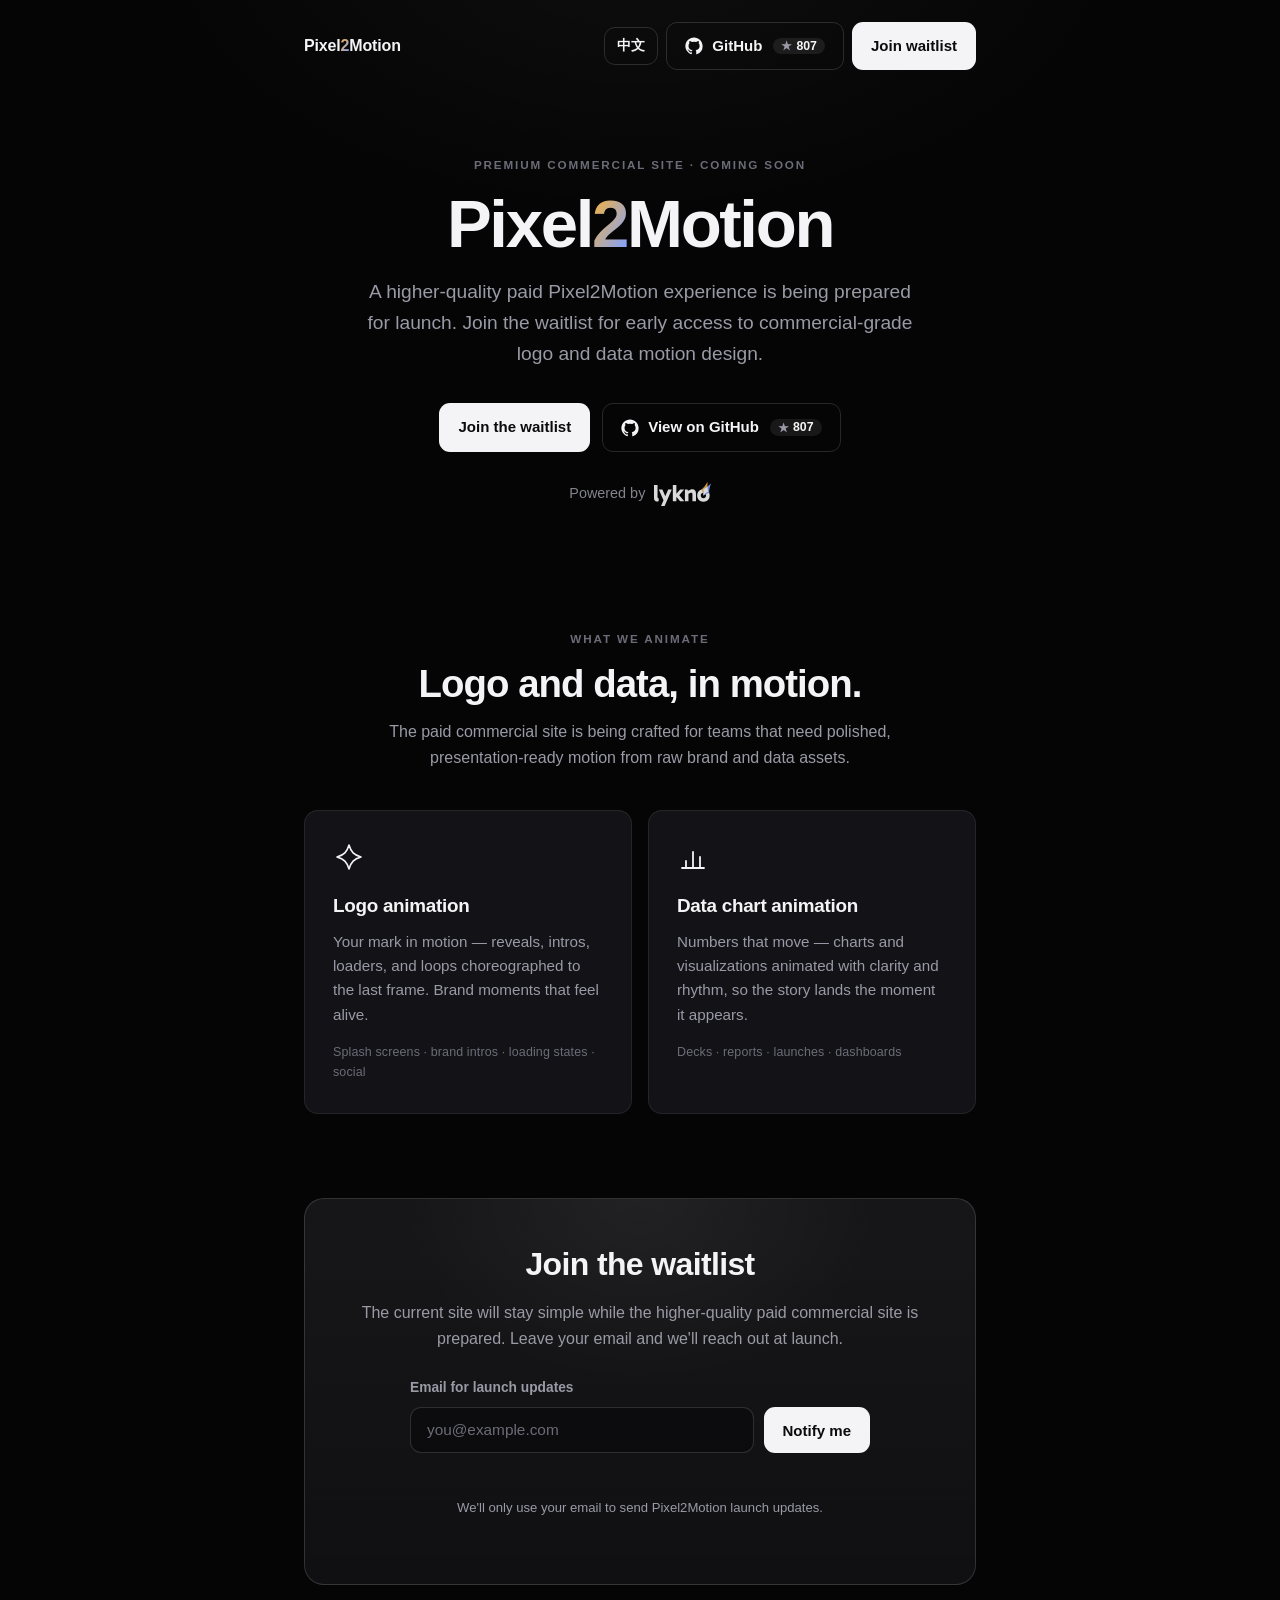
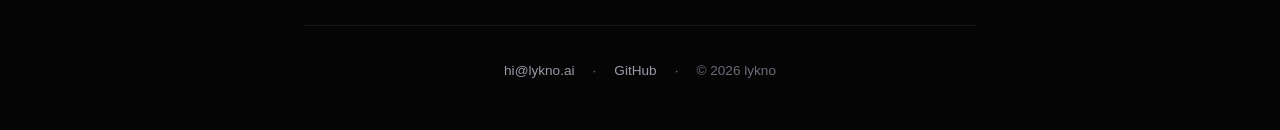
==== commit 77a2a5d7: "Add commercial waitlist landing page" ====
--- a/docs/index.html
+++ b/docs/index.html
@@ -1,7634 +1,120 @@
-<!doctype html>
+<!DOCTYPE html>
 <html lang="en">
 <head>
-  <meta charset="utf-8">
-  <meta name="viewport" content="width=device-width, initial-scale=1">
-  <title>Pixel2Motion - AI Logo Animation Skill for SVG Motion</title>
-  <meta name="description" content="Pixel2Motion turns raster logos into smooth SVG logo animations, animated HTML motion demos, GIF/video previews, and QA evidence for Codex and Claude skill workflows.">
-  <meta name="robots" content="index,follow">
-  <link rel="canonical" href="https://nolangz.github.io/pixel2motion/">
-  <meta property="og:title" content="Pixel2Motion - AI Logo Animation Skill">
-  <meta property="og:description" content="Turn PNG/JPG/WebP logos into clean motion-ready SVG, animated logo HTML, GIF/video previews, and transparent 4K motion exports.">
-  <meta property="og:type" content="website">
-  <meta property="og:url" content="https://nolangz.github.io/pixel2motion/">
-  <meta property="og:image" content="https://nolangz.github.io/pixel2motion/preview.png">
-  <meta name="twitter:card" content="summary_large_image">
-  <style>
-    *, *::before, *::after { box-sizing: border-box; margin: 0; padding: 0; }
+  <meta charset="UTF-8" />
+  <meta name="viewport" content="width=device-width, initial-scale=1.0" />
+  <title>Pixel2Motion — premium commercial motion design is coming soon</title>
+  <meta name="description" content="A higher-quality paid commercial Pixel2Motion site is being prepared for launch. Join the waitlist for early access to polished logo and data animation workflows." />
 
-    :root {
-      --bg: #FCFCFA;
-      --border: rgba(0,0,0,0.08);
-      --text-primary: #0d0d0d;
-      --text-secondary: #777;
-      --text-tertiary: #aaa;
-      --accent: #e64036;
-      --claude: #D97757;
-      --gpt: #10A37F;
-    }
+  <!-- Open Graph -->
+  <meta property="og:title" content="Pixel2Motion — premium commercial motion design is coming soon" />
+  <meta property="og:description" content="A higher-quality paid commercial Pixel2Motion site is being prepared for launch. Join the waitlist for early access." />
+  <meta property="og:type" content="website" />
 
-    html, body {
-      background: var(--bg);
-      color: var(--text-primary);
-      font-family: -apple-system, BlinkMacSystemFont, "Helvetica Neue", Arial, sans-serif;
-    }
-
-    iframe {
-      display: block;
-      width: 100%;
-      border: 0;
-      background: transparent;
-    }
-
-    .site-nav {
-      position: fixed;
-      top: 18px;
-      right: 18px;
-      z-index: 100;
-      display: flex;
-      justify-content: flex-end;
-      pointer-events: none;
-    }
-
-    .repo-entry {
-      pointer-events: auto;
-      display: inline-flex;
-      align-items: center;
-      justify-content: center;
-      min-height: 38px;
-      padding: 0 16px;
-      border: 1px solid rgba(0,0,0,0.12);
-      border-radius: 999px;
-      background: rgba(255,255,255,0.82);
-      color: var(--text-primary);
-      font-size: 13px;
-      font-weight: 600;
-      line-height: 1;
-      text-decoration: none;
-      box-shadow: 0 8px 28px rgba(0,0,0,0.08);
-      backdrop-filter: blur(14px);
-      -webkit-backdrop-filter: blur(14px);
-    }
-
-    .repo-entry:hover {
-      border-color: rgba(0,0,0,0.28);
-      background: rgba(255,255,255,0.94);
-    }
-
-    .repo-entry:focus-visible {
-      outline: 3px solid rgba(230,64,54,0.36);
-      outline-offset: 3px;
-    }
-
-    /* ---- hero: full claude_horizon page ---- */
-    .hero-frame {
-      height: 100vh;
-      min-height: 980px;
-    }
-
-    /* ---- comparison area ---- */
-    .compare {
-      max-width: 1280px;
-      margin: 0 auto;
-      padding: 0 32px 80px;
-    }
-
-    .compare-head {
-      text-align: center;
-      padding: 64px 0 8px;
-      border-top: 0.5px solid var(--border);
-    }
-
-    .compare-head h1 {
-      font-size: 22px;
-      font-weight: 600;
-      letter-spacing: 0.04em;
-    }
-
-    .compare-head p {
-      margin-top: 10px;
-      font-size: 12px;
-      color: var(--text-tertiary);
-      letter-spacing: 0.06em;
-    }
-
-    .group {
-      padding-top: 56px;
-    }
-
-    .group-head {
-      display: flex;
-      align-items: baseline;
-      gap: 14px;
-      padding-bottom: 6px;
-      border-bottom: 0.5px solid var(--border);
-    }
-
-    .group-num {
-      font-size: 12px;
-      color: var(--text-tertiary);
-      font-variant-numeric: tabular-nums;
-    }
-
-    .group-name {
-      font-size: 15px;
-      font-weight: 600;
-      letter-spacing: 0.08em;
-      text-transform: uppercase;
-    }
-
-    .group-replay {
-      margin-left: auto;
-      font: 11px/1.2 inherit;
-      letter-spacing: 0.05em;
-      padding: 6px 14px;
-      border: 0.5px solid var(--border);
-      border-radius: 999px;
-      background: transparent;
-      color: var(--text-secondary);
-      cursor: pointer;
-    }
-
-    .group-replay:hover {
-      border-color: var(--text-secondary);
-      color: var(--text-primary);
-    }
-
-    .pair {
-      display: grid;
-      grid-template-columns: 0.55fr 1fr 1fr;
-      gap: 28px;
-      padding-top: 18px;
-    }
-
-    .pixel-stage {
-      position: relative;
-      display: grid;
-      place-items: center;
-      padding: 10px;
-    }
-
-    .pixel-stage::after {
-      content: "\2192";
-      position: absolute;
-      right: -25px;
-      top: 50%;
-      transform: translateY(-50%);
-      color: var(--text-tertiary);
-      font-size: 17px;
-    }
-
-    .pixel-img {
-      max-width: 100%;
-      max-height: 100%;
-      object-fit: contain;
-      mix-blend-mode: multiply;
-    }
-
-    .cell-label {
-      display: flex;
-      align-items: center;
-      gap: 7px;
-      font-size: 11px;
-      letter-spacing: 0.1em;
-      text-transform: uppercase;
-      color: var(--text-secondary);
-      padding-bottom: 6px;
-    }
-
-    .dot {
-      width: 7px;
-      height: 7px;
-      border-radius: 50%;
-    }
-
-    .dot-claude { background: var(--claude); }
-    .dot-gpt { background: var(--gpt); }
-    .dot-pixel { background: var(--text-tertiary); }
-
-    .cell-note {
-      margin-left: 10px;
-      font-size: 10px;
-      letter-spacing: 0.08em;
-      color: var(--text-tertiary);
-      border: 0.5px solid var(--border);
-      border-radius: 999px;
-      padding: 3px 9px;
-      white-space: nowrap;
-    }
-
-    .speed-control {
-      --speed-progress: 9%;
-      width: min(300px, 92%);
-      margin: 10px auto 0;
-      display: flex;
-      align-items: center;
-      gap: 10px;
-      padding: 6px 12px;
-      border: 0.5px solid var(--border);
-      border-radius: 999px;
-      color: var(--text-secondary);
-    }
-
-    .speed-caption,
-    .speed-value {
-      font-size: 11px;
-      letter-spacing: 0.06em;
-      text-transform: uppercase;
-      white-space: nowrap;
-    }
-
-    .speed-value {
-      min-width: 46px;
-      text-align: right;
-      color: var(--text-primary);
-      text-transform: none;
-      font-variant-numeric: tabular-nums;
-    }
-
-    input[type="range"] {
-      flex: 1;
-      min-width: 100px;
-      height: 24px;
-      appearance: none;
-      -webkit-appearance: none;
-      background: transparent;
-      cursor: grab;
-      accent-color: var(--accent);
-    }
-
-    input[type="range"]::-webkit-slider-runnable-track {
-      height: 3px;
-      border-radius: 999px;
-      background: linear-gradient(to right, var(--accent) 0%, var(--accent) var(--speed-progress), var(--border) var(--speed-progress), var(--border) 100%);
-    }
-
-    input[type="range"]::-webkit-slider-thumb {
-      appearance: none;
-      -webkit-appearance: none;
-      width: 16px;
-      height: 16px;
-      margin-top: -6.5px;
-      border-radius: 50%;
-      border: 2px solid var(--bg);
-      background: var(--accent);
-      box-shadow: 0 1px 6px rgba(0,0,0,0.18);
-    }
-
-    input[type="range"]::-moz-range-track {
-      height: 3px;
-      border-radius: 999px;
-      background: linear-gradient(to right, var(--accent) 0%, var(--accent) var(--speed-progress), var(--border) var(--speed-progress), var(--border) 100%);
-    }
-
-    input[type="range"]::-moz-range-thumb {
-      width: 16px;
-      height: 16px;
-      border-radius: 50%;
-      border: 2px solid var(--bg);
-      background: var(--accent);
-      box-shadow: 0 1px 6px rgba(0,0,0,0.18);
-    }
-
-    .page-footer {
-      text-align: center;
-      font-size: 11px;
-      color: var(--text-tertiary);
-      padding-bottom: 48px;
-      line-height: 1.7;
-    }
-
-    @media (max-width: 860px) {
-      .site-nav { top: 12px; right: 12px; }
-      .repo-entry { min-height: 36px; padding: 0 14px; font-size: 12px; }
-      .pair { grid-template-columns: 1fr; }
-      .compare { padding: 0 16px 64px; }
-      .pixel-stage { height: auto !important; }
-      .pixel-stage::after { display: none; }
-      .pixel-img { max-height: 240px; }
-    }
-  </style>
+  <link rel="icon" type="image/svg+xml" href="assets/flame.svg" />
+  <link rel="stylesheet" href="assets/styles.css" />
 </head>
 <body>
-  <nav class="site-nav" aria-label="Project links">
-    <a class="repo-entry" href="https://github.com/nolangz/pixel2motion" target="_blank" rel="noopener noreferrer">GitHub</a>
-  </nav>
-  <iframe class="hero-frame" title="Horizon — full presentation" scrolling="no"
-          srcdoc="&lt;!doctype html&gt;
-&lt;html lang=&quot;en&quot;&gt;
-&lt;head&gt;
-  &lt;meta charset=&quot;utf-8&quot;&gt;
-  &lt;meta name=&quot;viewport&quot; content=&quot;width=device-width, initial-scale=1&quot;&gt;
-  &lt;title&gt;Horizon — Logo Motion&lt;/title&gt;
-  &lt;style&gt;
-    *, *::before, *::after {
-      box-sizing: border-box;
-      margin: 0;
-      padding: 0;
-    }
+  <div class="wrap">
 
-    :root {
-      --bg: #FCFCFA;
-      --surface: #f5f5f3;
-      --border: rgba(0,0,0,0.08);
-      --text-primary: #0d0d0d;
-      --text-secondary: #777;
-      --text-tertiary: #aaa;
-      --accent: #e64036;
-      --speed-progress: 9%;
-    }
+    <!-- ---------- Nav ---------- -->
+    <nav class="nav">
+      <a class="nav__brand" href="#top" aria-label="Pixel2Motion home">
+        <span>Pixel<span class="grad">2</span>Motion</span>
+      </a>
+      <div class="nav__links">
+        <button id="lang-toggle" class="btn btn--ghost lang-toggle" type="button" aria-label="Switch language">中文</button>
+        <a class="btn btn--ghost" href="https://github.com/nolangz/pixel2motion" target="_blank" rel="noopener" aria-label="Star Pixel2Motion on GitHub">
+          <svg viewBox="0 0 24 24" fill="currentColor" aria-hidden="true"><path d="M12 .5C5.73.5.5 5.73.5 12.02c0 5.1 3.29 9.42 7.86 10.95.58.1.79-.25.79-.56v-2c-3.2.7-3.88-1.37-3.88-1.37-.53-1.34-1.3-1.7-1.3-1.7-1.06-.72.08-.71.08-.71 1.17.08 1.78 1.2 1.78 1.2 1.04 1.78 2.73 1.27 3.4.97.1-.75.4-1.27.74-1.56-2.56-.29-5.26-1.28-5.26-5.7 0-1.26.45-2.29 1.19-3.1-.12-.29-.52-1.46.11-3.05 0 0 .97-.31 3.18 1.18a11 11 0 0 1 5.8 0c2.2-1.49 3.17-1.18 3.17-1.18.63 1.59.23 2.76.11 3.05.74.81 1.19 1.84 1.19 3.1 0 4.43-2.7 5.41-5.27 5.69.41.36.78 1.06.78 2.14v3.17c0 .31.21.67.8.56A11.53 11.53 0 0 0 23.5 12C23.5 5.73 18.27.5 12 .5Z"/></svg>
+          <span class="hide-sm">GitHub</span>
+          <span class="stars"><span class="stars__icon">★</span><span data-gh-stars>807</span></span>
+        </a>
+        <a class="btn btn--primary" href="#waitlist" data-i18n="nav.waitlist">Join waitlist</a>
+      </div>
+    </nav>
 
-    html, body {
-      min-height: 100%;
-      background: var(--bg);
-      color: var(--text-primary);
-      font-family: -apple-system, BlinkMacSystemFont, &quot;Helvetica Neue&quot;, Arial, sans-serif;
-    }
+    <!-- ---------- Hero ---------- -->
+    <header class="hero" id="top">
+      <p class="eyebrow" data-i18n="hero.eyebrow">Premium commercial site · coming soon</p>
 
-    body {
-      min-height: 100vh;
-      display: flex;
-      flex-direction: column;
-      align-items: center;
-      justify-content: center;
-      gap: 2rem;
-      padding: 2rem;
-    }
+      <h1 class="hero__title">Pixel<span class="grad">2</span>Motion</h1>
 
-    #logo-root {
-      width: min(92vw, 550.2px);
-      display: flex;
-      justify-content: center;
-      align-items: center;
-      overflow: visible;
-      cursor: pointer;
-      -webkit-tap-highlight-color: transparent;
-    }
+      <p class="lead" data-i18n="hero.lead">
+        A higher-quality paid Pixel2Motion experience is being prepared for launch.
+        Join the waitlist for early access to commercial-grade logo and data motion design.
+      </p>
 
-    #logo-root svg {
-      width: 100%;
-      height: auto;
-      display: block;
-      overflow: visible;
-      text-rendering: geometricPrecision;
-    }
+      <div class="hero__cta">
+        <a class="btn btn--primary" href="#waitlist" data-i18n="cta.waitlist">Join the waitlist</a>
+        <a class="btn btn--ghost" href="https://github.com/nolangz/pixel2motion" target="_blank" rel="noopener">
+          <svg viewBox="0 0 24 24" fill="currentColor" aria-hidden="true"><path d="M12 .5C5.73.5.5 5.73.5 12.02c0 5.1 3.29 9.42 7.86 10.95.58.1.79-.25.79-.56v-2c-3.2.7-3.88-1.37-3.88-1.37-.53-1.34-1.3-1.7-1.3-1.7-1.06-.72.08-.71.08-.71 1.17.08 1.78 1.2 1.78 1.2 1.04 1.78 2.73 1.27 3.4.97.1-.75.4-1.27.74-1.56-2.56-.29-5.26-1.28-5.26-5.7 0-1.26.45-2.29 1.19-3.1-.12-.29-.52-1.46.11-3.05 0 0 .97-.31 3.18 1.18a11 11 0 0 1 5.8 0c2.2-1.49 3.17-1.18 3.17-1.18.63 1.59.23 2.76.11 3.05.74.81 1.19 1.84 1.19 3.1 0 4.43-2.7 5.41-5.27 5.69.41.36.78 1.06.78 2.14v3.17c0 .31.21.67.8.56A11.53 11.53 0 0 0 23.5 12C23.5 5.73 18.27.5 12 .5Z"/></svg>
+          <span data-i18n="cta.github">View on GitHub</span>
+          <span class="stars"><span class="stars__icon">★</span><span data-gh-stars>807</span></span>
+        </a>
+      </div>
 
-    .atomic-motions {
-      display: flex;
-      gap: 1.5rem;
-      align-items: flex-end;
-      justify-content: center;
-      flex-wrap: wrap;
-    }
-
-    .atom {
-      display: flex;
-      flex-direction: column;
-      align-items: center;
-      gap: 8px;
-    }
-
-    .atom-stage {
-      width: 74px;
-      height: 74px;
-      display: grid;
-      place-items: center;
-      cursor: pointer;
-      -webkit-tap-highlight-color: transparent;
-    }
-
-    .atom-stage img {
-      width: 100%;
-      height: 100%;
-      object-fit: contain;
-      transition: transform 260ms cubic-bezier(0.34,1.56,0.64,1);
-      transform-origin: center;
-    }
-
-    .atom-label {
-      font-size: 11px;
-      letter-spacing: 0.08em;
-      text-transform: uppercase;
-      color: var(--text-tertiary);
-      white-space: nowrap;
-    }
-
-    .principles {
-      max-width: 760px;
-      display: flex;
-      gap: 8px;
-      flex-wrap: wrap;
-      justify-content: center;
-    }
-
-    .pill {
-      font-size: 11px;
-      line-height: 1;
-      padding: 5px 10px;
-      border: 0.5px solid var(--border);
-      border-radius: 999px;
-      color: var(--text-secondary);
-      white-space: nowrap;
-    }
-
-    .pill.active {
-      border-color: var(--accent);
-      color: var(--accent);
-    }
-
-    .controls {
-      display: flex;
-      gap: 10px;
-      align-items: center;
-      justify-content: center;
-      flex-wrap: wrap;
-    }
-
-    button {
-      font: 12px/1.2 inherit;
-      letter-spacing: 0.04em;
-      padding: 8px 18px;
-      border: 0.5px solid var(--border);
-      border-radius: 999px;
-      background: transparent;
-      color: var(--text-primary);
-      cursor: pointer;
-    }
-
-    button.primary {
-      color: var(--bg);
-      background: var(--text-primary);
-      border-color: var(--text-primary);
-    }
-
-    .speed-control {
-      width: min(340px, 80vw);
-      display: flex;
-      align-items: center;
-      gap: 10px;
-      padding: 6px 12px;
-      border: 0.5px solid var(--border);
-      border-radius: 999px;
-      color: var(--text-secondary);
-    }
-
-    .speed-caption,
-    .speed-value {
-      font-size: 11px;
-      letter-spacing: 0.06em;
-      text-transform: uppercase;
-      white-space: nowrap;
-    }
-
-    .speed-value {
-      min-width: 46px;
-      text-align: right;
-      color: var(--text-primary);
-      text-transform: none;
-      font-variant-numeric: tabular-nums;
-    }
-
-    input[type=&quot;range&quot;] {
-      flex: 1;
-      min-width: 120px;
-      height: 24px;
-      appearance: none;
-      -webkit-appearance: none;
-      background: transparent;
-      cursor: grab;
-      accent-color: var(--accent);
-    }
-
-    input[type=&quot;range&quot;]::-webkit-slider-runnable-track {
-      height: 3px;
-      border-radius: 999px;
-      background: linear-gradient(to right, var(--accent) 0%, var(--accent) var(--speed-progress), var(--border) var(--speed-progress), var(--border) 100%);
-    }
-
-    input[type=&quot;range&quot;]::-webkit-slider-thumb {
-      appearance: none;
-      -webkit-appearance: none;
-      width: 16px;
-      height: 16px;
-      margin-top: -6.5px;
-      border-radius: 50%;
-      border: 2px solid var(--bg);
-      background: var(--accent);
-      box-shadow: 0 1px 6px rgba(0,0,0,0.18);
-    }
-
-    .footer {
-      font-size: 11px;
-      color: var(--text-tertiary);
-      text-align: center;
-      line-height: 1.7;
-    }
-
-    .p2m-chromeless .atomic-motions,
-    .p2m-chromeless .principles,
-    .p2m-chromeless .controls,
-    .p2m-chromeless .footer {
-      display: none;
-    }
-
-    @media (prefers-reduced-motion: reduce) {
-      * {
-        animation: none !important;
-        transition: none !important;
-      }
-    }
-
-    @media (prefers-reduced-motion: no-preference) {
-      /* Horizon — &quot;dawn over the water&quot; reveal (1900ms @1x)
-         Personality: serene / expansive / dawning. See motion_spec.md. */
-
-      #logo-root svg {
-        --p2m-duration: 1900ms;
-        --p2m-ease-enter: cubic-bezier(0.16, 1, 0.3, 1);
-        --p2m-ease-narrative: cubic-bezier(0.34, 0, 0.14, 1);
-        --p2m-ease-rise: cubic-bezier(0.30, 0.10, 0.30, 1);
-        --p2m-ease-settle: cubic-bezier(0.22, 1, 0.36, 1);
-      }
-
-      /* ---- anticipation: the horizon establishes (0–640ms) ---- */
-      #logo-root #horizon-line {
-        transform-box: fill-box;
-        transform-origin: center;
-        animation: p2m-blade-grow 640ms var(--p2m-ease-narrative) 0ms both;
-      }
-      @keyframes p2m-blade-grow {
-        0%   { opacity: 0; transform: scaleX(0.04); }
-        14%  { opacity: 1; }
-        100% { opacity: 1; transform: scaleX(1); }
-      }
-
-      /* ---- action: the sun rises from behind the horizon (360–1560ms) ---- */
-      #logo-root #sun {
-        animation: p2m-sun-rise 1200ms var(--p2m-ease-rise) 360ms both;
-      }
-      @keyframes p2m-sun-rise {
-        0%    { transform: translateY(185px); }
-        72.5% { transform: translateY(-6px); animation-timing-function: var(--p2m-ease-settle); }
-        100%  { transform: translateY(0); }
-      }
-
-      /* dawn glow blooms while the sun crests, then dries away (880–1780ms) */
-      #logo-root #sun-glow {
-        animation: p2m-glow 900ms ease-in-out 880ms both;
-      }
-      @keyframes p2m-glow {
-        0%   { opacity: 0; }
-        45%  { opacity: 0.32; }
-        100% { opacity: 0; }
-      }
-
-      /* ---- the reflection spreads: ripples cascade (780/930/1080ms) ---- */
-      #logo-root #ripple-1,
-      #logo-root #ripple-2,
-      #logo-root #ripple-3 {
-        transform-box: fill-box;
-        transform-origin: center;
-        animation: p2m-ripple-in 500ms var(--p2m-ease-enter) both;
-      }
-      #logo-root #ripple-1 { animation-delay: 780ms; }
-      #logo-root #ripple-2 { animation-delay: 930ms; }
-      #logo-root #ripple-3 { animation-delay: 1080ms; }
-      @keyframes p2m-ripple-in {
-        0%   { opacity: 0; transform: translateY(-8px) scale(0.55); }
-        60%  { opacity: 1; }
-        100% { opacity: 1; transform: translateY(0) scale(1); }
-      }
-
-      /* ---- follow-through: wordmark cascade (1150ms +45ms stagger) ---- */
-      #logo-root .letter {
-        animation: p2m-letter-rise 320ms var(--p2m-ease-enter) both;
-      }
-      #logo-root #letter-0 { animation-delay: 1150ms; }
-      #logo-root #letter-1 { animation-delay: 1195ms; }
-      #logo-root #letter-2 { animation-delay: 1240ms; }
-      #logo-root #letter-3 { animation-delay: 1285ms; }
-      #logo-root #letter-4 { animation-delay: 1330ms; }
-      #logo-root #letter-5 { animation-delay: 1375ms; }
-      #logo-root #letter-6 { animation-delay: 1420ms; }
-      @keyframes p2m-letter-rise {
-        0%   { opacity: 0; transform: translateY(16px); }
-        100% { opacity: 1; transform: translateY(0); }
-      }
-
-      /* ---- accent: the i-dot (a miniature sun) lands last (1620–1900ms) ---- */
-      #logo-root #i-dot {
-        transform-box: fill-box;
-        transform-origin: center;
-        animation: p2m-dot-drop 280ms var(--p2m-ease-settle) 1620ms both;
-      }
-      @keyframes p2m-dot-drop {
-        0%   { opacity: 0; transform: translateY(-28px) scale(1); }
-        18%  { opacity: 1; }
-        60%  { transform: translateY(1.5px) scale(1.08, 0.92); }
-        82%  { transform: translateY(0) scale(0.99, 1.01); }
-        100% { opacity: 1; transform: translateY(0) scale(1); }
-      }
-    }
-  &lt;/style&gt;
-&lt;style data-p2m-embed&gt;html,body{background:transparent !important}&lt;/style&gt;
-&lt;/head&gt;
-&lt;body&gt;
-  &lt;main id=&quot;logo-root&quot; aria-label=&quot;Animated logo&quot; data-p2m-duration=&quot;1900&quot;&gt;&lt;/main&gt;
-
-  &lt;section class=&quot;atomic-motions&quot; aria-label=&quot;Atomic motion studies&quot;&gt;
-    &lt;div class=&quot;atom&quot; data-atom=&quot;hover&quot;&gt;&lt;div class=&quot;atom-stage&quot;&gt;&lt;/div&gt;&lt;span class=&quot;atom-label&quot;&gt;Hover&lt;/span&gt;&lt;/div&gt;
-    &lt;div class=&quot;atom&quot; data-atom=&quot;pulse&quot;&gt;&lt;div class=&quot;atom-stage&quot;&gt;&lt;/div&gt;&lt;span class=&quot;atom-label&quot;&gt;Pulse&lt;/span&gt;&lt;/div&gt;
-    &lt;div class=&quot;atom&quot; data-atom=&quot;arc&quot;&gt;&lt;div class=&quot;atom-stage&quot;&gt;&lt;/div&gt;&lt;span class=&quot;atom-label&quot;&gt;Arc&lt;/span&gt;&lt;/div&gt;
-    &lt;div class=&quot;atom&quot; data-atom=&quot;press&quot;&gt;&lt;div class=&quot;atom-stage&quot;&gt;&lt;/div&gt;&lt;span class=&quot;atom-label&quot;&gt;Press&lt;/span&gt;&lt;/div&gt;
-  &lt;/section&gt;
-
-  &lt;div class=&quot;principles&quot; id=&quot;principlesRow&quot;&gt;
-    &lt;span class=&quot;pill&quot; data-p=&quot;squashstretch&quot;&gt;Squash &amp;amp; stretch&lt;/span&gt;
-    &lt;span class=&quot;pill&quot; data-p=&quot;anticipation&quot;&gt;Anticipation&lt;/span&gt;
-    &lt;span class=&quot;pill&quot; data-p=&quot;staging&quot;&gt;Staging&lt;/span&gt;
-    &lt;span class=&quot;pill&quot; data-p=&quot;followthrough&quot;&gt;Follow through&lt;/span&gt;
-    &lt;span class=&quot;pill&quot; data-p=&quot;overlap&quot;&gt;Overlapping&lt;/span&gt;
-    &lt;span class=&quot;pill&quot; data-p=&quot;slowinout&quot;&gt;Slow in / out&lt;/span&gt;
-    &lt;span class=&quot;pill&quot; data-p=&quot;arc&quot;&gt;Arc&lt;/span&gt;
-    &lt;span class=&quot;pill&quot; data-p=&quot;secondary&quot;&gt;Secondary action&lt;/span&gt;
-    &lt;span class=&quot;pill&quot; data-p=&quot;timing&quot;&gt;Timing&lt;/span&gt;
-    &lt;span class=&quot;pill&quot; data-p=&quot;appeal&quot;&gt;Appeal&lt;/span&gt;
-  &lt;/div&gt;
-
-  &lt;div class=&quot;controls&quot;&gt;
-    &lt;button class=&quot;primary&quot; id=&quot;btnReplay&quot; type=&quot;button&quot;&gt;Replay&lt;/button&gt;
-    &lt;button id=&quot;btnSlow&quot; type=&quot;button&quot;&gt;Slow motion&lt;/button&gt;
-    &lt;label class=&quot;speed-control&quot; for=&quot;speedSlider&quot;&gt;
-      &lt;span class=&quot;speed-caption&quot;&gt;Speed&lt;/span&gt;
-      &lt;input id=&quot;speedSlider&quot; type=&quot;range&quot; min=&quot;0.25&quot; max=&quot;2.5&quot; step=&quot;0.05&quot; value=&quot;0.45&quot; aria-label=&quot;Animation speed&quot;&gt;
-      &lt;span class=&quot;speed-value&quot; id=&quot;speedValue&quot;&gt;0.45x&lt;/span&gt;
-    &lt;/label&gt;
-  &lt;/div&gt;
-
-  &lt;p class=&quot;footer&quot;&gt;Click the main logo to replay | Drag speed | Try atomic motions&lt;/p&gt;
-
-  &lt;script&gt;
-    const SVG_NS = &quot;http://www.w3.org/2000/svg&quot;;
-    const LOGO = {&quot;tag&quot;:&quot;svg&quot;,&quot;attrs&quot;:{&quot;viewBox&quot;:&quot;0 0 786 684&quot;,&quot;width&quot;:&quot;786&quot;,&quot;height&quot;:&quot;684&quot;},&quot;children&quot;:[{&quot;tag&quot;:&quot;defs&quot;,&quot;attrs&quot;:{},&quot;children&quot;:[{&quot;tag&quot;:&quot;linearGradient&quot;,&quot;attrs&quot;:{&quot;id&quot;:&quot;sun-grad&quot;,&quot;x1&quot;:&quot;0&quot;,&quot;y1&quot;:&quot;0&quot;,&quot;x2&quot;:&quot;1&quot;,&quot;y2&quot;:&quot;0.35&quot;},&quot;children&quot;:[{&quot;tag&quot;:&quot;stop&quot;,&quot;attrs&quot;:{&quot;offset&quot;:&quot;0&quot;,&quot;stop-color&quot;:&quot;#BE8257&quot;},&quot;children&quot;:[]},{&quot;tag&quot;:&quot;stop&quot;,&quot;attrs&quot;:{&quot;offset&quot;:&quot;0.5&quot;,&quot;stop-color&quot;:&quot;#B67A4E&quot;},&quot;children&quot;:[]},{&quot;tag&quot;:&quot;stop&quot;,&quot;attrs&quot;:{&quot;offset&quot;:&quot;1&quot;,&quot;stop-color&quot;:&quot;#AC7245&quot;},&quot;children&quot;:[]}]},{&quot;tag&quot;:&quot;radialGradient&quot;,&quot;attrs&quot;:{&quot;id&quot;:&quot;glow-grad&quot;,&quot;cx&quot;:&quot;0.5&quot;,&quot;cy&quot;:&quot;0.5&quot;,&quot;r&quot;:&quot;0.5&quot;},&quot;children&quot;:[{&quot;tag&quot;:&quot;stop&quot;,&quot;attrs&quot;:{&quot;offset&quot;:&quot;0&quot;,&quot;stop-color&quot;:&quot;#D9A06B&quot;,&quot;stop-opacity&quot;:&quot;0.85&quot;},&quot;children&quot;:[]},{&quot;tag&quot;:&quot;stop&quot;,&quot;attrs&quot;:{&quot;offset&quot;:&quot;0.6&quot;,&quot;stop-color&quot;:&quot;#D9A06B&quot;,&quot;stop-opacity&quot;:&quot;0.35&quot;},&quot;children&quot;:[]},{&quot;tag&quot;:&quot;stop&quot;,&quot;attrs&quot;:{&quot;offset&quot;:&quot;1&quot;,&quot;stop-color&quot;:&quot;#D9A06B&quot;,&quot;stop-opacity&quot;:&quot;0&quot;},&quot;children&quot;:[]}]},{&quot;tag&quot;:&quot;clipPath&quot;,&quot;attrs&quot;:{&quot;id&quot;:&quot;above-horizon&quot;},&quot;children&quot;:[{&quot;tag&quot;:&quot;path&quot;,&quot;attrs&quot;:{&quot;d&quot;:&quot;M 17.8 315.5 A 488.2 219.2 0 0 1 783.6 315.1 L 786 315 L 786 0 L 0 0 L 0 315.5 Z&quot;},&quot;children&quot;:[]}]}]},{&quot;tag&quot;:&quot;g&quot;,&quot;attrs&quot;:{&quot;id&quot;:&quot;mark&quot;},&quot;children&quot;:[{&quot;tag&quot;:&quot;ellipse&quot;,&quot;attrs&quot;:{&quot;id&quot;:&quot;sun-glow&quot;,&quot;cx&quot;:&quot;399&quot;,&quot;cy&quot;:&quot;238&quot;,&quot;rx&quot;:&quot;175&quot;,&quot;ry&quot;:&quot;62&quot;,&quot;fill&quot;:&quot;url(#glow-grad)&quot;,&quot;opacity&quot;:&quot;0&quot;},&quot;children&quot;:[]},{&quot;tag&quot;:&quot;g&quot;,&quot;attrs&quot;:{&quot;id&quot;:&quot;sun-window&quot;,&quot;clip-path&quot;:&quot;url(#above-horizon)&quot;},&quot;children&quot;:[{&quot;tag&quot;:&quot;path&quot;,&quot;attrs&quot;:{&quot;id&quot;:&quot;sun&quot;,&quot;d&quot;:&quot;M 284.92 203.93 A 114.0 121.2 0 1 1 509.06 202.88 A 114.9 125.2 0 0 0 284.92 203.93 Z&quot;,&quot;fill&quot;:&quot;url(#sun-grad)&quot;},&quot;children&quot;:[]}]},{&quot;tag&quot;:&quot;path&quot;,&quot;attrs&quot;:{&quot;id&quot;:&quot;horizon-line&quot;,&quot;d&quot;:&quot;M 17.8 315.5 A 488.2 219.2 0 0 1 783.6 315.1 A 1695 1695 0 0 0 17.8 315.5 Z&quot;,&quot;fill&quot;:&quot;#22313E&quot;},&quot;children&quot;:[]},{&quot;tag&quot;:&quot;g&quot;,&quot;attrs&quot;:{&quot;id&quot;:&quot;ripples&quot;,&quot;fill&quot;:&quot;#22313E&quot;},&quot;children&quot;:[{&quot;tag&quot;:&quot;ellipse&quot;,&quot;attrs&quot;:{&quot;id&quot;:&quot;ripple-1&quot;,&quot;cx&quot;:&quot;397.0&quot;,&quot;cy&quot;:&quot;328.7&quot;,&quot;rx&quot;:&quot;120.2&quot;,&quot;ry&quot;:&quot;15.8&quot;},&quot;children&quot;:[]},{&quot;tag&quot;:&quot;ellipse&quot;,&quot;attrs&quot;:{&quot;id&quot;:&quot;ripple-2&quot;,&quot;cx&quot;:&quot;396.5&quot;,&quot;cy&quot;:&quot;379.6&quot;,&quot;rx&quot;:&quot;71.6&quot;,&quot;ry&quot;:&quot;13.6&quot;},&quot;children&quot;:[]},{&quot;tag&quot;:&quot;ellipse&quot;,&quot;attrs&quot;:{&quot;id&quot;:&quot;ripple-3&quot;,&quot;cx&quot;:&quot;397.0&quot;,&quot;cy&quot;:&quot;426.0&quot;,&quot;rx&quot;:&quot;32.2&quot;,&quot;ry&quot;:&quot;10.2&quot;},&quot;children&quot;:[]}]}]},{&quot;tag&quot;:&quot;g&quot;,&quot;attrs&quot;:{&quot;id&quot;:&quot;wordmark&quot;,&quot;fill&quot;:&quot;#22313E&quot;,&quot;font-family&quot;:&quot;Avenir Next&quot;,&quot;font-weight&quot;:&quot;500&quot;,&quot;font-size&quot;:&quot;111.5&quot;,&quot;text-anchor&quot;:&quot;middle&quot;},&quot;children&quot;:[{&quot;tag&quot;:&quot;g&quot;,&quot;attrs&quot;:{&quot;id&quot;:&quot;letter-0&quot;,&quot;class&quot;:&quot;letter&quot;},&quot;children&quot;:[{&quot;tag&quot;:&quot;g&quot;,&quot;attrs&quot;:{&quot;transform&quot;:&quot;translate(181.5 632) scale(1.047 1)&quot;},&quot;children&quot;:[{&quot;tag&quot;:&quot;text&quot;,&quot;attrs&quot;:{&quot;x&quot;:&quot;0&quot;,&quot;y&quot;:&quot;0&quot;},&quot;children&quot;:[],&quot;text&quot;:&quot;H&quot;}]}]},{&quot;tag&quot;:&quot;text&quot;,&quot;attrs&quot;:{&quot;id&quot;:&quot;letter-1&quot;,&quot;class&quot;:&quot;letter&quot;,&quot;x&quot;:&quot;274.0&quot;,&quot;y&quot;:&quot;632&quot;},&quot;children&quot;:[],&quot;text&quot;:&quot;o&quot;},{&quot;tag&quot;:&quot;text&quot;,&quot;attrs&quot;:{&quot;id&quot;:&quot;letter-2&quot;,&quot;class&quot;:&quot;letter&quot;,&quot;x&quot;:&quot;344.5&quot;,&quot;y&quot;:&quot;632&quot;},&quot;children&quot;:[],&quot;text&quot;:&quot;r&quot;},{&quot;tag&quot;:&quot;g&quot;,&quot;attrs&quot;:{&quot;id&quot;:&quot;letter-3&quot;,&quot;class&quot;:&quot;letter&quot;},&quot;children&quot;:[{&quot;tag&quot;:&quot;text&quot;,&quot;attrs&quot;:{&quot;x&quot;:&quot;401.0&quot;,&quot;y&quot;:&quot;632&quot;},&quot;children&quot;:[],&quot;text&quot;:&quot;ı&quot;},{&quot;tag&quot;:&quot;circle&quot;,&quot;attrs&quot;:{&quot;id&quot;:&quot;i-dot&quot;,&quot;cx&quot;:&quot;401&quot;,&quot;cy&quot;:&quot;562&quot;,&quot;r&quot;:&quot;7.4&quot;},&quot;children&quot;:[]}]},{&quot;tag&quot;:&quot;text&quot;,&quot;attrs&quot;:{&quot;id&quot;:&quot;letter-4&quot;,&quot;class&quot;:&quot;letter&quot;,&quot;x&quot;:&quot;462.0&quot;,&quot;y&quot;:&quot;632&quot;},&quot;children&quot;:[],&quot;text&quot;:&quot;z&quot;},{&quot;tag&quot;:&quot;text&quot;,&quot;attrs&quot;:{&quot;id&quot;:&quot;letter-5&quot;,&quot;class&quot;:&quot;letter&quot;,&quot;x&quot;:&quot;538.0&quot;,&quot;y&quot;:&quot;632&quot;},&quot;children&quot;:[],&quot;text&quot;:&quot;o&quot;},{&quot;tag&quot;:&quot;text&quot;,&quot;attrs&quot;:{&quot;id&quot;:&quot;letter-6&quot;,&quot;class&quot;:&quot;letter&quot;,&quot;x&quot;:&quot;619.5&quot;,&quot;y&quot;:&quot;632&quot;},&quot;children&quot;:[],&quot;text&quot;:&quot;n&quot;}]}]};
-    const SVG_TEXT = &quot;&lt;svg xmlns=\&quot;http://www.w3.org/2000/svg\&quot; viewBox=\&quot;0 0 786 684\&quot; width=\&quot;786\&quot; height=\&quot;684\&quot;&gt;&lt;style&gt;:root,svg{--bg:#ffffff;--surface:#f5f5f3;--text-primary:#0d0d0d;--text-secondary:#777;--text-tertiary:#aaa;--logo-wordmark:#363e47;--accent:#e64036;--red:#e64036;--red-bright:#ff493f;}&lt;\/style&gt;\n  &lt;defs&gt;\n    &lt;linearGradient id=\&quot;sun-grad\&quot; x1=\&quot;0\&quot; y1=\&quot;0\&quot; x2=\&quot;1\&quot; y2=\&quot;0.35\&quot;&gt;\n      &lt;stop offset=\&quot;0\&quot; stop-color=\&quot;#BE8257\&quot;/&gt;\n      &lt;stop offset=\&quot;0.5\&quot; stop-color=\&quot;#B67A4E\&quot;/&gt;\n      &lt;stop offset=\&quot;1\&quot; stop-color=\&quot;#AC7245\&quot;/&gt;\n    &lt;\/linearGradient&gt;\n    &lt;radialGradient id=\&quot;glow-grad\&quot; cx=\&quot;0.5\&quot; cy=\&quot;0.5\&quot; r=\&quot;0.5\&quot;&gt;\n      &lt;stop offset=\&quot;0\&quot; stop-color=\&quot;#D9A06B\&quot; stop-opacity=\&quot;0.85\&quot;/&gt;\n      &lt;stop offset=\&quot;0.6\&quot; stop-color=\&quot;#D9A06B\&quot; stop-opacity=\&quot;0.35\&quot;/&gt;\n      &lt;stop offset=\&quot;1\&quot; stop-color=\&quot;#D9A06B\&quot; stop-opacity=\&quot;0\&quot;/&gt;\n    &lt;\/radialGradient&gt;\n    &lt;clipPath id=\&quot;above-horizon\&quot;&gt;\n      &lt;path d=\&quot;M 17.8 315.5 A 488.2 219.2 0 0 1 783.6 315.1 L 786 315 L 786 0 L 0 0 L 0 315.5 Z\&quot;/&gt;\n    &lt;\/clipPath&gt;\n  &lt;\/defs&gt;\n  &lt;g id=\&quot;mark\&quot;&gt;\n    &lt;ellipse id=\&quot;sun-glow\&quot; cx=\&quot;399\&quot; cy=\&quot;238\&quot; rx=\&quot;175\&quot; ry=\&quot;62\&quot; fill=\&quot;url(#glow-grad)\&quot; opacity=\&quot;0\&quot;/&gt;\n    &lt;g id=\&quot;sun-window\&quot; clip-path=\&quot;url(#above-horizon)\&quot;&gt;\n      &lt;path id=\&quot;sun\&quot; d=\&quot;M 284.92 203.93 A 114.0 121.2 0 1 1 509.06 202.88 A 114.9 125.2 0 0 0 284.92 203.93 Z\&quot; fill=\&quot;url(#sun-grad)\&quot;/&gt;\n    &lt;\/g&gt;\n    &lt;path id=\&quot;horizon-line\&quot; d=\&quot;M 17.8 315.5 A 488.2 219.2 0 0 1 783.6 315.1 A 1695 1695 0 0 0 17.8 315.5 Z\&quot; fill=\&quot;#22313E\&quot;/&gt;\n    &lt;g id=\&quot;ripples\&quot; fill=\&quot;#22313E\&quot;&gt;\n      &lt;ellipse id=\&quot;ripple-1\&quot; cx=\&quot;397.0\&quot; cy=\&quot;328.7\&quot; rx=\&quot;120.2\&quot; ry=\&quot;15.8\&quot;/&gt;\n      &lt;ellipse id=\&quot;ripple-2\&quot; cx=\&quot;396.5\&quot; cy=\&quot;379.6\&quot; rx=\&quot;71.6\&quot; ry=\&quot;13.6\&quot;/&gt;\n      &lt;ellipse id=\&quot;ripple-3\&quot; cx=\&quot;397.0\&quot; cy=\&quot;426.0\&quot; rx=\&quot;32.2\&quot; ry=\&quot;10.2\&quot;/&gt;\n    &lt;\/g&gt;\n  &lt;\/g&gt;\n  &lt;g id=\&quot;wordmark\&quot; fill=\&quot;#22313E\&quot; font-family=\&quot;Avenir Next\&quot; font-weight=\&quot;500\&quot; font-size=\&quot;111.5\&quot; text-anchor=\&quot;middle\&quot;&gt;\n    &lt;g id=\&quot;letter-0\&quot; class=\&quot;letter\&quot;&gt;&lt;g transform=\&quot;translate(181.5 632) scale(1.047 1)\&quot;&gt;&lt;text x=\&quot;0\&quot; y=\&quot;0\&quot;&gt;H&lt;\/text&gt;&lt;\/g&gt;&lt;\/g&gt;\n    &lt;text id=\&quot;letter-1\&quot; class=\&quot;letter\&quot; x=\&quot;274.0\&quot; y=\&quot;632\&quot;&gt;o&lt;\/text&gt;\n    &lt;text id=\&quot;letter-2\&quot; class=\&quot;letter\&quot; x=\&quot;344.5\&quot; y=\&quot;632\&quot;&gt;r&lt;\/text&gt;\n    &lt;g id=\&quot;letter-3\&quot; class=\&quot;letter\&quot;&gt;&lt;text x=\&quot;401.0\&quot; y=\&quot;632\&quot;&gt;ı&lt;\/text&gt;&lt;circle id=\&quot;i-dot\&quot; cx=\&quot;401\&quot; cy=\&quot;562\&quot; r=\&quot;7.4\&quot;/&gt;&lt;\/g&gt;\n    &lt;text id=\&quot;letter-4\&quot; class=\&quot;letter\&quot; x=\&quot;462.0\&quot; y=\&quot;632\&quot;&gt;z&lt;\/text&gt;\n    &lt;text id=\&quot;letter-5\&quot; class=\&quot;letter\&quot; x=\&quot;538.0\&quot; y=\&quot;632\&quot;&gt;o&lt;\/text&gt;\n    &lt;text id=\&quot;letter-6\&quot; class=\&quot;letter\&quot; x=\&quot;619.5\&quot; y=\&quot;632\&quot;&gt;n&lt;\/text&gt;\n  &lt;\/g&gt;\n&lt;\/svg&gt;\n&quot;;
-    const SVG_URI = &quot;data:image/svg+xml;charset=utf-8,&quot; + encodeURIComponent(SVG_TEXT);
-    const DURATION = 1900;
-
-    let playbackRate = 0.45;
-    let pulseRaf = null;
-    let arcRaf = null;
-    window.__p2mReady = false;
-
-    function createSvgNode(node) {
-      const element = document.createElementNS(SVG_NS, node.tag);
-      for (const [name, value] of Object.entries(node.attrs || {})) {
-        element.setAttribute(name, value);
-      }
-      if (node.text) {
-        element.appendChild(document.createTextNode(node.text));
-      }
-      for (const child of node.children || []) {
-        element.appendChild(createSvgNode(child));
-      }
-      return element;
-    }
-
-    function heroAnimations() {
-      const root = document.getElementById(&quot;logo-root&quot;);
-      if (root.getAnimations) return root.getAnimations({ subtree: true });
-      return document.getAnimations().filter(animation =&gt; {
-        const target = animation.effect &amp;&amp; animation.effect.target;
-        return target &amp;&amp; root.contains(target);
-      });
-    }
-
-    function applyPlaybackRate() {
-      for (const animation of heroAnimations()) {
-        if (animation.updatePlaybackRate) animation.updatePlaybackRate(playbackRate);
-        else animation.playbackRate = playbackRate;
-      }
-    }
-
-    function renderHero() {
-      const root = document.getElementById(&quot;logo-root&quot;);
-      root.replaceChildren(createSvgNode(LOGO));
-      const svg = root.querySelector(&quot;svg&quot;);
-      if (svg) {
-        svg.removeAttribute(&quot;width&quot;);
-        svg.removeAttribute(&quot;height&quot;);
-        svg.style.width = &quot;100%&quot;;
-        svg.style.height = &quot;auto&quot;;
-        svg.style.overflow = &quot;visible&quot;;
-      }
-      requestAnimationFrame(() =&gt; requestAnimationFrame(applyPlaybackRate));
-    }
-
-    function flashPills(...names) {
-      document.querySelectorAll(&quot;.pill&quot;).forEach(pill =&gt; pill.classList.remove(&quot;active&quot;));
-      names.forEach(name =&gt; {
-        const pill = document.querySelector(`[data-p=&quot;${name}&quot;]`);
-        if (pill) pill.classList.add(&quot;active&quot;);
-      });
-    }
-
-    function cyclePrinciples() {
-      const phases = [
-        [&quot;staging&quot;, &quot;timing&quot;],
-        [&quot;anticipation&quot;, &quot;squashstretch&quot;],
-        [&quot;arc&quot;, &quot;slowinout&quot;],
-        [&quot;overlap&quot;, &quot;followthrough&quot;],
-        [&quot;appeal&quot;]
-      ];
-      let i = 0;
-      flashPills(...phases[0]);
-      return setInterval(() =&gt; {
-        i = (i + 1) % phases.length;
-        flashPills(...phases[i]);
-      }, Math.max(240, DURATION / phases.length / Math.max(playbackRate, 0.25)));
-    }
-
-    let pillTimer = null;
-    function replayMain() {
-      clearInterval(pillTimer);
-      renderHero();
-      pillTimer = cyclePrinciples();
-      setTimeout(() =&gt; {
-        clearInterval(pillTimer);
-        document.querySelectorAll(&quot;.pill&quot;).forEach(pill =&gt; pill.classList.remove(&quot;active&quot;));
-      }, DURATION / Math.max(playbackRate, 0.25) + 600);
-    }
-
-    function formatSpeed(rate) {
-      return `${rate.toFixed(2)}x`;
-    }
-
-    function updateSpeedUI() {
-      const slider = document.getElementById(&quot;speedSlider&quot;);
-      const value = Number(slider.value);
-      const min = Number(slider.min);
-      const max = Number(slider.max);
-      const progress = ((value - min) / (max - min)) * 100;
-      document.getElementById(&quot;speedValue&quot;).textContent = formatSpeed(value);
-      slider.style.setProperty(&quot;--speed-progress&quot;, `${progress}%`);
-      const slow = value &lt;= 0.251;
-      const btnSlow = document.getElementById(&quot;btnSlow&quot;);
-      btnSlow.textContent = slow ? &quot;Normal speed&quot; : &quot;Slow motion&quot;;
-      btnSlow.style.background = slow ? &quot;var(--surface)&quot; : &quot;&quot;;
-      btnSlow.style.borderColor = slow ? &quot;var(--text-secondary)&quot; : &quot;&quot;;
-    }
-
-    function setPlaybackRate(rate, replay = false) {
-      const slider = document.getElementById(&quot;speedSlider&quot;);
-      const min = Number(slider.min);
-      const max = Number(slider.max);
-      playbackRate = Math.min(max, Math.max(min, Number(rate)));
-      slider.value = String(playbackRate);
-      updateSpeedUI();
-      applyPlaybackRate();
-      if (replay) replayMain();
-    }
-
-    function setupAtomImages() {
-      document.querySelectorAll(&quot;.atom-stage&quot;).forEach(stage =&gt; {
-        const img = new Image();
-        img.src = SVG_URI;
-        img.alt = &quot;&quot;;
-        stage.appendChild(img);
-      });
-    }
-
-    function setupAtoms() {
-      const hover = document.querySelector(&#x27;[data-atom=&quot;hover&quot;] img&#x27;);
-      const pulse = document.querySelector(&#x27;[data-atom=&quot;pulse&quot;] img&#x27;);
-      const arc = document.querySelector(&#x27;[data-atom=&quot;arc&quot;] img&#x27;);
-      const press = document.querySelector(&#x27;[data-atom=&quot;press&quot;] img&#x27;);
-
-      hover.parentElement.addEventListener(&quot;mouseenter&quot;, () =&gt; {
-        flashPills(&quot;squashstretch&quot;, &quot;appeal&quot;);
-        hover.style.transform = &quot;scale(1.08) rotate(-1.5deg)&quot;;
-      });
-      hover.parentElement.addEventListener(&quot;mouseleave&quot;, () =&gt; {
-        hover.style.transform = &quot;scale(1)&quot;;
-      });
-
-      function pulseTick(ts) {
-        const p = (Math.sin(ts / 900) + 1) / 2;
-        pulse.style.transform = `scale(${1 + 0.1 * p})`;
-        pulseRaf = requestAnimationFrame(pulseTick);
-      }
-      if (!window.matchMedia(&quot;(prefers-reduced-motion: reduce)&quot;).matches) {
-        pulseRaf = requestAnimationFrame(pulseTick);
-      }
-
-      let arcAngle = -14;
-      let arcVel = 0;
-      function arcTick() {
-        arcVel += (0 - arcAngle) * 0.08;
-        arcVel *= 0.86;
-        arcAngle += arcVel;
-        arc.style.transform = `rotate(${arcAngle}deg)`;
-        arcRaf = requestAnimationFrame(arcTick);
-      }
-      arc.parentElement.addEventListener(&quot;mouseenter&quot;, () =&gt; {
-        flashPills(&quot;arc&quot;, &quot;anticipation&quot;, &quot;appeal&quot;);
-        cancelAnimationFrame(arcRaf);
-        arcAngle = 28;
-        arcVel = 0;
-        arcTick();
-      });
-      arc.parentElement.addEventListener(&quot;mouseleave&quot;, () =&gt; {
-        arcAngle = 0;
-      });
-
-      press.parentElement.addEventListener(&quot;mousedown&quot;, () =&gt; {
-        flashPills(&quot;squashstretch&quot;, &quot;anticipation&quot;);
-        press.style.transform = &quot;scaleX(1.10) scaleY(0.88)&quot;;
-      });
-      [&quot;mouseup&quot;, &quot;mouseleave&quot;].forEach(ev =&gt; {
-        press.parentElement.addEventListener(ev, () =&gt; {
-          press.style.transform = &quot;scale(1)&quot;;
-        });
-      });
-    }
-
-    function applyQaMode() {
-      const params = new URLSearchParams(location.search);
-      const seekMs = params.get(&quot;t&quot;);
-      const staticMode = params.get(&quot;static&quot;);
-      if (seekMs === null &amp;&amp; staticMode === null) {
-        requestAnimationFrame(() =&gt; requestAnimationFrame(() =&gt; {
-          applyPlaybackRate();
-          window.__p2mReady = true;
-        }));
-        return;
-      }
-
-      document.documentElement.classList.add(&quot;p2m-chromeless&quot;);
-      cancelAnimationFrame(pulseRaf);
-      cancelAnimationFrame(arcRaf);
-      requestAnimationFrame(() =&gt; requestAnimationFrame(() =&gt; {
-        for (const animation of heroAnimations()) {
-          if (staticMode !== null) {
-            try {
-              animation.finish();
-            } catch (err) {
-              animation.cancel();
-            }
-          } else {
-            animation.pause();
-            animation.currentTime = Number(seekMs);
-          }
-        }
-        window.__p2mReady = true;
-      }));
-    }
-
-    document.getElementById(&quot;btnReplay&quot;).addEventListener(&quot;click&quot;, replayMain);
-    document.getElementById(&quot;logo-root&quot;).addEventListener(&quot;click&quot;, replayMain);
-    document.getElementById(&quot;speedSlider&quot;).addEventListener(&quot;input&quot;, event =&gt; {
-      setPlaybackRate(event.target.value, false);
-    });
-    document.getElementById(&quot;btnSlow&quot;).addEventListener(&quot;click&quot;, () =&gt; {
-      const slow = Number(document.getElementById(&quot;speedSlider&quot;).value) &lt;= 0.251;
-      setPlaybackRate(slow ? 0.45 : 0.25, true);
-    });
-
-    setupAtomImages();
-    setupAtoms();
-    setPlaybackRate(0.45, false);
-    renderHero();
-    applyQaMode();
-  &lt;/script&gt;
-&lt;script data-p2m-embed&gt;try{setPlaybackRate(0.65,false)}catch(e){}&lt;/script&gt;
-&lt;/body&gt;
-&lt;/html&gt;
-"></iframe>
-
-  <div class="compare">
-    <header class="compare-head">
-      <h1>Pixel2Motion &middot; AI Logo Animation Skill</h1>
-      <p>raster logo to SVG animation &middot; Claude / GPT motion studies &middot; scroll to replay, or click a mark / &#8635;</p>
+      <a class="powered" href="https://lykno.ai/" target="_blank" rel="noopener" aria-label="Powered by lykno — visit lykno.ai">
+        <span>Powered by</span>
+        <img src="assets/logo-lockup.svg" alt="lykno" />
+      </a>
     </header>
 
-  <section class="group" id="g01">
-    <header class="group-head">
-      <span class="group-num">01</span>
-      <h2 class="group-name">Horizon</h2>
-      <button class="group-replay" data-replay type="button">&#8635; Replay</button>
-    </header>
-    <div class="pair">
-      <figure class="cell cell-pixel">
-        <figcaption class="cell-label"><i class="dot dot-pixel"></i>Pixel</figcaption>
-        <div class="pixel-stage" style="height:470px">
-          <img class="pixel-img" src="[data-uri]" alt="Horizon source logo image">
+    <!-- ---------- Services ---------- -->
+    <section class="section" id="services" aria-label="What we animate">
+      <p class="eyebrow" data-i18n="svc.eyebrow">What we animate</p>
+      <h2 class="section__title" data-i18n="svc.title">Logo and data, in motion.</h2>
+      <p class="section__sub" data-i18n="svc.sub">The paid commercial site is being crafted for teams that need polished, presentation-ready motion from raw brand and data assets.</p>
+      <div class="services">
+        <article class="service">
+          <div class="service__icon" aria-hidden="true">
+            <svg viewBox="0 0 32 32" fill="none" stroke="currentColor" stroke-width="1.6" stroke-linecap="round" stroke-linejoin="round"><path d="M16 4c2 7 5 10 12 12-7 2-10 5-12 12-2-7-5-10-12-12 7-2 10-5 12-12Z"/></svg>
+          </div>
+          <h3 data-i18n="svc.logo.title">Logo animation</h3>
+          <p data-i18n="svc.logo.desc">Your mark in motion — reveals, intros, loaders, and loops choreographed to the last frame. Brand moments that feel alive.</p>
+          <p class="use" data-i18n="svc.logo.use">Splash screens · brand intros · loading states · social</p>
+        </article>
+        <article class="service">
+          <div class="service__icon" aria-hidden="true">
+            <svg viewBox="0 0 32 32" fill="none" stroke="currentColor" stroke-width="1.8" stroke-linecap="round" stroke-linejoin="round"><path d="M5 27h22"/><path d="M9 27v-7"/><path d="M16 27V11"/><path d="M23 27v-11"/></svg>
+          </div>
+          <h3 data-i18n="svc.data.title">Data chart animation</h3>
+          <p data-i18n="svc.data.desc">Numbers that move — charts and visualizations animated with clarity and rhythm, so the story lands the moment it appears.</p>
+          <p class="use" data-i18n="svc.data.use">Decks · reports · launches · dashboards</p>
+        </article>
+      </div>
+    </section>
+
+    <!-- ---------- Waitlist ---------- -->
+    <section class="waitlist" id="waitlist">
+      <h2 data-i18n="wl.title">Join the waitlist</h2>
+      <p data-i18n="wl.desc">The current site will stay simple while the higher-quality paid commercial site is prepared. Leave your email and we'll reach out at launch.</p>
+
+      <form class="form" id="waitlist-form" novalidate>
+        <label class="form__label" for="waitlist-email" data-i18n="wl.label">Email for launch updates</label>
+        <div class="form__row">
+          <input id="waitlist-email" type="email" name="email" placeholder="you@example.com" data-i18n-ph="wl.placeholder" autocomplete="email" required />
+          <button class="btn btn--primary" type="submit" data-i18n="wl.button">Notify me</button>
         </div>
-      </figure>
-      <figure class="cell">
-        <figcaption class="cell-label"><i class="dot dot-claude"></i>Claude</figcaption>
-        <iframe title="Horizon — Claude" scrolling="no" style="height:470px"
-                srcdoc="&lt;!doctype html&gt;
-&lt;html lang=&quot;en&quot;&gt;
-&lt;head&gt;
-  &lt;meta charset=&quot;utf-8&quot;&gt;
-  &lt;meta name=&quot;viewport&quot; content=&quot;width=device-width, initial-scale=1&quot;&gt;
-  &lt;title&gt;Horizon — Logo Motion&lt;/title&gt;
-  &lt;style&gt;
-    *, *::before, *::after {
-      box-sizing: border-box;
-      margin: 0;
-      padding: 0;
-    }
+      </form>
+      <p class="form__status" id="form-status" role="status" aria-live="polite"></p>
+      <p class="form__note" data-i18n="wl.note">We'll only use your email to send Pixel2Motion launch updates.</p>
+    </section>
 
-    :root {
-      --bg: #FCFCFA;
-      --surface: #f5f5f3;
-      --border: rgba(0,0,0,0.08);
-      --text-primary: #0d0d0d;
-      --text-secondary: #777;
-      --text-tertiary: #aaa;
-      --accent: #e64036;
-      --speed-progress: 9%;
-    }
+    <!-- ---------- Footer ---------- -->
+    <footer class="footer">
+      <div class="footer__meta">
+        <a href="mailto:hi@lykno.ai">hi@lykno.ai</a>
+        <span>·</span>
+        <a href="https://github.com/nolangz/pixel2motion" target="_blank" rel="noopener">GitHub</a>
+        <span>·</span>
+        <span>© 2026 lykno</span>
+      </div>
+    </footer>
 
-    html, body {
-      min-height: 100%;
-      background: var(--bg);
-      color: var(--text-primary);
-      font-family: -apple-system, BlinkMacSystemFont, &quot;Helvetica Neue&quot;, Arial, sans-serif;
-    }
-
-    body {
-      min-height: 100vh;
-      display: flex;
-      flex-direction: column;
-      align-items: center;
-      justify-content: center;
-      gap: 2rem;
-      padding: 2rem;
-    }
-
-    #logo-root {
-      width: min(92vw, 550.2px);
-      display: flex;
-      justify-content: center;
-      align-items: center;
-      overflow: visible;
-      cursor: pointer;
-      -webkit-tap-highlight-color: transparent;
-    }
-
-    #logo-root svg {
-      width: 100%;
-      height: auto;
-      display: block;
-      overflow: visible;
-      text-rendering: geometricPrecision;
-    }
-
-    .atomic-motions {
-      display: flex;
-      gap: 1.5rem;
-      align-items: flex-end;
-      justify-content: center;
-      flex-wrap: wrap;
-    }
-
-    .atom {
-      display: flex;
-      flex-direction: column;
-      align-items: center;
-      gap: 8px;
-    }
-
-    .atom-stage {
-      width: 74px;
-      height: 74px;
-      display: grid;
-      place-items: center;
-      cursor: pointer;
-      -webkit-tap-highlight-color: transparent;
-    }
-
-    .atom-stage img {
-      width: 100%;
-      height: 100%;
-      object-fit: contain;
-      transition: transform 260ms cubic-bezier(0.34,1.56,0.64,1);
-      transform-origin: center;
-    }
-
-    .atom-label {
-      font-size: 11px;
-      letter-spacing: 0.08em;
-      text-transform: uppercase;
-      color: var(--text-tertiary);
-      white-space: nowrap;
-    }
-
-    .principles {
-      max-width: 760px;
-      display: flex;
-      gap: 8px;
-      flex-wrap: wrap;
-      justify-content: center;
-    }
-
-    .pill {
-      font-size: 11px;
-      line-height: 1;
-      padding: 5px 10px;
-      border: 0.5px solid var(--border);
-      border-radius: 999px;
-      color: var(--text-secondary);
-      white-space: nowrap;
-    }
-
-    .pill.active {
-      border-color: var(--accent);
-      color: var(--accent);
-    }
-
-    .controls {
-      display: flex;
-      gap: 10px;
-      align-items: center;
-      justify-content: center;
-      flex-wrap: wrap;
-    }
-
-    button {
-      font: 12px/1.2 inherit;
-      letter-spacing: 0.04em;
-      padding: 8px 18px;
-      border: 0.5px solid var(--border);
-      border-radius: 999px;
-      background: transparent;
-      color: var(--text-primary);
-      cursor: pointer;
-    }
-
-    button.primary {
-      color: var(--bg);
-      background: var(--text-primary);
-      border-color: var(--text-primary);
-    }
-
-    .speed-control {
-      width: min(340px, 80vw);
-      display: flex;
-      align-items: center;
-      gap: 10px;
-      padding: 6px 12px;
-      border: 0.5px solid var(--border);
-      border-radius: 999px;
-      color: var(--text-secondary);
-    }
-
-    .speed-caption,
-    .speed-value {
-      font-size: 11px;
-      letter-spacing: 0.06em;
-      text-transform: uppercase;
-      white-space: nowrap;
-    }
-
-    .speed-value {
-      min-width: 46px;
-      text-align: right;
-      color: var(--text-primary);
-      text-transform: none;
-      font-variant-numeric: tabular-nums;
-    }
-
-    input[type=&quot;range&quot;] {
-      flex: 1;
-      min-width: 120px;
-      height: 24px;
-      appearance: none;
-      -webkit-appearance: none;
-      background: transparent;
-      cursor: grab;
-      accent-color: var(--accent);
-    }
-
-    input[type=&quot;range&quot;]::-webkit-slider-runnable-track {
-      height: 3px;
-      border-radius: 999px;
-      background: linear-gradient(to right, var(--accent) 0%, var(--accent) var(--speed-progress), var(--border) var(--speed-progress), var(--border) 100%);
-    }
-
-    input[type=&quot;range&quot;]::-webkit-slider-thumb {
-      appearance: none;
-      -webkit-appearance: none;
-      width: 16px;
-      height: 16px;
-      margin-top: -6.5px;
-      border-radius: 50%;
-      border: 2px solid var(--bg);
-      background: var(--accent);
-      box-shadow: 0 1px 6px rgba(0,0,0,0.18);
-    }
-
-    .footer {
-      font-size: 11px;
-      color: var(--text-tertiary);
-      text-align: center;
-      line-height: 1.7;
-    }
-
-    .p2m-chromeless .atomic-motions,
-    .p2m-chromeless .principles,
-    .p2m-chromeless .controls,
-    .p2m-chromeless .footer {
-      display: none;
-    }
-
-    @media (prefers-reduced-motion: reduce) {
-      * {
-        animation: none !important;
-        transition: none !important;
-      }
-    }
-
-    @media (prefers-reduced-motion: no-preference) {
-      /* Horizon — &quot;dawn over the water&quot; reveal (1900ms @1x)
-         Personality: serene / expansive / dawning. See motion_spec.md. */
-
-      #logo-root svg {
-        --p2m-duration: 1900ms;
-        --p2m-ease-enter: cubic-bezier(0.16, 1, 0.3, 1);
-        --p2m-ease-narrative: cubic-bezier(0.34, 0, 0.14, 1);
-        --p2m-ease-rise: cubic-bezier(0.30, 0.10, 0.30, 1);
-        --p2m-ease-settle: cubic-bezier(0.22, 1, 0.36, 1);
-      }
-
-      /* ---- anticipation: the horizon establishes (0–640ms) ---- */
-      #logo-root #horizon-line {
-        transform-box: fill-box;
-        transform-origin: center;
-        animation: p2m-blade-grow 640ms var(--p2m-ease-narrative) 0ms both;
-      }
-      @keyframes p2m-blade-grow {
-        0%   { opacity: 0; transform: scaleX(0.04); }
-        14%  { opacity: 1; }
-        100% { opacity: 1; transform: scaleX(1); }
-      }
-
-      /* ---- action: the sun rises from behind the horizon (360–1560ms) ---- */
-      #logo-root #sun {
-        animation: p2m-sun-rise 1200ms var(--p2m-ease-rise) 360ms both;
-      }
-      @keyframes p2m-sun-rise {
-        0%    { transform: translateY(185px); }
-        72.5% { transform: translateY(-6px); animation-timing-function: var(--p2m-ease-settle); }
-        100%  { transform: translateY(0); }
-      }
-
-      /* dawn glow blooms while the sun crests, then dries away (880–1780ms) */
-      #logo-root #sun-glow {
-        animation: p2m-glow 900ms ease-in-out 880ms both;
-      }
-      @keyframes p2m-glow {
-        0%   { opacity: 0; }
-        45%  { opacity: 0.32; }
-        100% { opacity: 0; }
-      }
-
-      /* ---- the reflection spreads: ripples cascade (780/930/1080ms) ---- */
-      #logo-root #ripple-1,
-      #logo-root #ripple-2,
-      #logo-root #ripple-3 {
-        transform-box: fill-box;
-        transform-origin: center;
-        animation: p2m-ripple-in 500ms var(--p2m-ease-enter) both;
-      }
-      #logo-root #ripple-1 { animation-delay: 780ms; }
-      #logo-root #ripple-2 { animation-delay: 930ms; }
-      #logo-root #ripple-3 { animation-delay: 1080ms; }
-      @keyframes p2m-ripple-in {
-        0%   { opacity: 0; transform: translateY(-8px) scale(0.55); }
-        60%  { opacity: 1; }
-        100% { opacity: 1; transform: translateY(0) scale(1); }
-      }
-
-      /* ---- follow-through: wordmark cascade (1150ms +45ms stagger) ---- */
-      #logo-root .letter {
-        animation: p2m-letter-rise 320ms var(--p2m-ease-enter) both;
-      }
-      #logo-root #letter-0 { animation-delay: 1150ms; }
-      #logo-root #letter-1 { animation-delay: 1195ms; }
-      #logo-root #letter-2 { animation-delay: 1240ms; }
-      #logo-root #letter-3 { animation-delay: 1285ms; }
-      #logo-root #letter-4 { animation-delay: 1330ms; }
-      #logo-root #letter-5 { animation-delay: 1375ms; }
-      #logo-root #letter-6 { animation-delay: 1420ms; }
-      @keyframes p2m-letter-rise {
-        0%   { opacity: 0; transform: translateY(16px); }
-        100% { opacity: 1; transform: translateY(0); }
-      }
-
-      /* ---- accent: the i-dot (a miniature sun) lands last (1620–1900ms) ---- */
-      #logo-root #i-dot {
-        transform-box: fill-box;
-        transform-origin: center;
-        animation: p2m-dot-drop 280ms var(--p2m-ease-settle) 1620ms both;
-      }
-      @keyframes p2m-dot-drop {
-        0%   { opacity: 0; transform: translateY(-28px) scale(1); }
-        18%  { opacity: 1; }
-        60%  { transform: translateY(1.5px) scale(1.08, 0.92); }
-        82%  { transform: translateY(0) scale(0.99, 1.01); }
-        100% { opacity: 1; transform: translateY(0) scale(1); }
-      }
-    }
-  &lt;/style&gt;
-&lt;style data-p2m-embed&gt;html,body{background:transparent !important;overflow:hidden !important}body{padding:10px !important;gap:0 !important}body&gt;:not(#logo-root){display:none !important}#logo-root{width:min(90vw,calc(88vh*1.1491)) !important}&lt;/style&gt;
-&lt;/head&gt;
-&lt;body&gt;
-  &lt;main id=&quot;logo-root&quot; aria-label=&quot;Animated logo&quot; data-p2m-duration=&quot;1900&quot;&gt;&lt;/main&gt;
-
-  &lt;section class=&quot;atomic-motions&quot; aria-label=&quot;Atomic motion studies&quot;&gt;
-    &lt;div class=&quot;atom&quot; data-atom=&quot;hover&quot;&gt;&lt;div class=&quot;atom-stage&quot;&gt;&lt;/div&gt;&lt;span class=&quot;atom-label&quot;&gt;Hover&lt;/span&gt;&lt;/div&gt;
-    &lt;div class=&quot;atom&quot; data-atom=&quot;pulse&quot;&gt;&lt;div class=&quot;atom-stage&quot;&gt;&lt;/div&gt;&lt;span class=&quot;atom-label&quot;&gt;Pulse&lt;/span&gt;&lt;/div&gt;
-    &lt;div class=&quot;atom&quot; data-atom=&quot;arc&quot;&gt;&lt;div class=&quot;atom-stage&quot;&gt;&lt;/div&gt;&lt;span class=&quot;atom-label&quot;&gt;Arc&lt;/span&gt;&lt;/div&gt;
-    &lt;div class=&quot;atom&quot; data-atom=&quot;press&quot;&gt;&lt;div class=&quot;atom-stage&quot;&gt;&lt;/div&gt;&lt;span class=&quot;atom-label&quot;&gt;Press&lt;/span&gt;&lt;/div&gt;
-  &lt;/section&gt;
-
-  &lt;div class=&quot;principles&quot; id=&quot;principlesRow&quot;&gt;
-    &lt;span class=&quot;pill&quot; data-p=&quot;squashstretch&quot;&gt;Squash &amp;amp; stretch&lt;/span&gt;
-    &lt;span class=&quot;pill&quot; data-p=&quot;anticipation&quot;&gt;Anticipation&lt;/span&gt;
-    &lt;span class=&quot;pill&quot; data-p=&quot;staging&quot;&gt;Staging&lt;/span&gt;
-    &lt;span class=&quot;pill&quot; data-p=&quot;followthrough&quot;&gt;Follow through&lt;/span&gt;
-    &lt;span class=&quot;pill&quot; data-p=&quot;overlap&quot;&gt;Overlapping&lt;/span&gt;
-    &lt;span class=&quot;pill&quot; data-p=&quot;slowinout&quot;&gt;Slow in / out&lt;/span&gt;
-    &lt;span class=&quot;pill&quot; data-p=&quot;arc&quot;&gt;Arc&lt;/span&gt;
-    &lt;span class=&quot;pill&quot; data-p=&quot;secondary&quot;&gt;Secondary action&lt;/span&gt;
-    &lt;span class=&quot;pill&quot; data-p=&quot;timing&quot;&gt;Timing&lt;/span&gt;
-    &lt;span class=&quot;pill&quot; data-p=&quot;appeal&quot;&gt;Appeal&lt;/span&gt;
-  &lt;/div&gt;
-
-  &lt;div class=&quot;controls&quot;&gt;
-    &lt;button class=&quot;primary&quot; id=&quot;btnReplay&quot; type=&quot;button&quot;&gt;Replay&lt;/button&gt;
-    &lt;button id=&quot;btnSlow&quot; type=&quot;button&quot;&gt;Slow motion&lt;/button&gt;
-    &lt;label class=&quot;speed-control&quot; for=&quot;speedSlider&quot;&gt;
-      &lt;span class=&quot;speed-caption&quot;&gt;Speed&lt;/span&gt;
-      &lt;input id=&quot;speedSlider&quot; type=&quot;range&quot; min=&quot;0.25&quot; max=&quot;2.5&quot; step=&quot;0.05&quot; value=&quot;0.45&quot; aria-label=&quot;Animation speed&quot;&gt;
-      &lt;span class=&quot;speed-value&quot; id=&quot;speedValue&quot;&gt;0.45x&lt;/span&gt;
-    &lt;/label&gt;
-  &lt;/div&gt;
-
-  &lt;p class=&quot;footer&quot;&gt;Click the main logo to replay | Drag speed | Try atomic motions&lt;/p&gt;
-
-  &lt;script&gt;
-    const SVG_NS = &quot;http://www.w3.org/2000/svg&quot;;
-    const LOGO = {&quot;tag&quot;:&quot;svg&quot;,&quot;attrs&quot;:{&quot;viewBox&quot;:&quot;0 0 786 684&quot;,&quot;width&quot;:&quot;786&quot;,&quot;height&quot;:&quot;684&quot;},&quot;children&quot;:[{&quot;tag&quot;:&quot;defs&quot;,&quot;attrs&quot;:{},&quot;children&quot;:[{&quot;tag&quot;:&quot;linearGradient&quot;,&quot;attrs&quot;:{&quot;id&quot;:&quot;sun-grad&quot;,&quot;x1&quot;:&quot;0&quot;,&quot;y1&quot;:&quot;0&quot;,&quot;x2&quot;:&quot;1&quot;,&quot;y2&quot;:&quot;0.35&quot;},&quot;children&quot;:[{&quot;tag&quot;:&quot;stop&quot;,&quot;attrs&quot;:{&quot;offset&quot;:&quot;0&quot;,&quot;stop-color&quot;:&quot;#BE8257&quot;},&quot;children&quot;:[]},{&quot;tag&quot;:&quot;stop&quot;,&quot;attrs&quot;:{&quot;offset&quot;:&quot;0.5&quot;,&quot;stop-color&quot;:&quot;#B67A4E&quot;},&quot;children&quot;:[]},{&quot;tag&quot;:&quot;stop&quot;,&quot;attrs&quot;:{&quot;offset&quot;:&quot;1&quot;,&quot;stop-color&quot;:&quot;#AC7245&quot;},&quot;children&quot;:[]}]},{&quot;tag&quot;:&quot;radialGradient&quot;,&quot;attrs&quot;:{&quot;id&quot;:&quot;glow-grad&quot;,&quot;cx&quot;:&quot;0.5&quot;,&quot;cy&quot;:&quot;0.5&quot;,&quot;r&quot;:&quot;0.5&quot;},&quot;children&quot;:[{&quot;tag&quot;:&quot;stop&quot;,&quot;attrs&quot;:{&quot;offset&quot;:&quot;0&quot;,&quot;stop-color&quot;:&quot;#D9A06B&quot;,&quot;stop-opacity&quot;:&quot;0.85&quot;},&quot;children&quot;:[]},{&quot;tag&quot;:&quot;stop&quot;,&quot;attrs&quot;:{&quot;offset&quot;:&quot;0.6&quot;,&quot;stop-color&quot;:&quot;#D9A06B&quot;,&quot;stop-opacity&quot;:&quot;0.35&quot;},&quot;children&quot;:[]},{&quot;tag&quot;:&quot;stop&quot;,&quot;attrs&quot;:{&quot;offset&quot;:&quot;1&quot;,&quot;stop-color&quot;:&quot;#D9A06B&quot;,&quot;stop-opacity&quot;:&quot;0&quot;},&quot;children&quot;:[]}]},{&quot;tag&quot;:&quot;clipPath&quot;,&quot;attrs&quot;:{&quot;id&quot;:&quot;above-horizon&quot;},&quot;children&quot;:[{&quot;tag&quot;:&quot;path&quot;,&quot;attrs&quot;:{&quot;d&quot;:&quot;M 17.8 315.5 A 488.2 219.2 0 0 1 783.6 315.1 L 786 315 L 786 0 L 0 0 L 0 315.5 Z&quot;},&quot;children&quot;:[]}]}]},{&quot;tag&quot;:&quot;g&quot;,&quot;attrs&quot;:{&quot;id&quot;:&quot;mark&quot;},&quot;children&quot;:[{&quot;tag&quot;:&quot;ellipse&quot;,&quot;attrs&quot;:{&quot;id&quot;:&quot;sun-glow&quot;,&quot;cx&quot;:&quot;399&quot;,&quot;cy&quot;:&quot;238&quot;,&quot;rx&quot;:&quot;175&quot;,&quot;ry&quot;:&quot;62&quot;,&quot;fill&quot;:&quot;url(#glow-grad)&quot;,&quot;opacity&quot;:&quot;0&quot;},&quot;children&quot;:[]},{&quot;tag&quot;:&quot;g&quot;,&quot;attrs&quot;:{&quot;id&quot;:&quot;sun-window&quot;,&quot;clip-path&quot;:&quot;url(#above-horizon)&quot;},&quot;children&quot;:[{&quot;tag&quot;:&quot;path&quot;,&quot;attrs&quot;:{&quot;id&quot;:&quot;sun&quot;,&quot;d&quot;:&quot;M 284.92 203.93 A 114.0 121.2 0 1 1 509.06 202.88 A 114.9 125.2 0 0 0 284.92 203.93 Z&quot;,&quot;fill&quot;:&quot;url(#sun-grad)&quot;},&quot;children&quot;:[]}]},{&quot;tag&quot;:&quot;path&quot;,&quot;attrs&quot;:{&quot;id&quot;:&quot;horizon-line&quot;,&quot;d&quot;:&quot;M 17.8 315.5 A 488.2 219.2 0 0 1 783.6 315.1 A 1695 1695 0 0 0 17.8 315.5 Z&quot;,&quot;fill&quot;:&quot;#22313E&quot;},&quot;children&quot;:[]},{&quot;tag&quot;:&quot;g&quot;,&quot;attrs&quot;:{&quot;id&quot;:&quot;ripples&quot;,&quot;fill&quot;:&quot;#22313E&quot;},&quot;children&quot;:[{&quot;tag&quot;:&quot;ellipse&quot;,&quot;attrs&quot;:{&quot;id&quot;:&quot;ripple-1&quot;,&quot;cx&quot;:&quot;397.0&quot;,&quot;cy&quot;:&quot;328.7&quot;,&quot;rx&quot;:&quot;120.2&quot;,&quot;ry&quot;:&quot;15.8&quot;},&quot;children&quot;:[]},{&quot;tag&quot;:&quot;ellipse&quot;,&quot;attrs&quot;:{&quot;id&quot;:&quot;ripple-2&quot;,&quot;cx&quot;:&quot;396.5&quot;,&quot;cy&quot;:&quot;379.6&quot;,&quot;rx&quot;:&quot;71.6&quot;,&quot;ry&quot;:&quot;13.6&quot;},&quot;children&quot;:[]},{&quot;tag&quot;:&quot;ellipse&quot;,&quot;attrs&quot;:{&quot;id&quot;:&quot;ripple-3&quot;,&quot;cx&quot;:&quot;397.0&quot;,&quot;cy&quot;:&quot;426.0&quot;,&quot;rx&quot;:&quot;32.2&quot;,&quot;ry&quot;:&quot;10.2&quot;},&quot;children&quot;:[]}]}]},{&quot;tag&quot;:&quot;g&quot;,&quot;attrs&quot;:{&quot;id&quot;:&quot;wordmark&quot;,&quot;fill&quot;:&quot;#22313E&quot;,&quot;font-family&quot;:&quot;Avenir Next&quot;,&quot;font-weight&quot;:&quot;500&quot;,&quot;font-size&quot;:&quot;111.5&quot;,&quot;text-anchor&quot;:&quot;middle&quot;},&quot;children&quot;:[{&quot;tag&quot;:&quot;g&quot;,&quot;attrs&quot;:{&quot;id&quot;:&quot;letter-0&quot;,&quot;class&quot;:&quot;letter&quot;},&quot;children&quot;:[{&quot;tag&quot;:&quot;g&quot;,&quot;attrs&quot;:{&quot;transform&quot;:&quot;translate(181.5 632) scale(1.047 1)&quot;},&quot;children&quot;:[{&quot;tag&quot;:&quot;text&quot;,&quot;attrs&quot;:{&quot;x&quot;:&quot;0&quot;,&quot;y&quot;:&quot;0&quot;},&quot;children&quot;:[],&quot;text&quot;:&quot;H&quot;}]}]},{&quot;tag&quot;:&quot;text&quot;,&quot;attrs&quot;:{&quot;id&quot;:&quot;letter-1&quot;,&quot;class&quot;:&quot;letter&quot;,&quot;x&quot;:&quot;274.0&quot;,&quot;y&quot;:&quot;632&quot;},&quot;children&quot;:[],&quot;text&quot;:&quot;o&quot;},{&quot;tag&quot;:&quot;text&quot;,&quot;attrs&quot;:{&quot;id&quot;:&quot;letter-2&quot;,&quot;class&quot;:&quot;letter&quot;,&quot;x&quot;:&quot;344.5&quot;,&quot;y&quot;:&quot;632&quot;},&quot;children&quot;:[],&quot;text&quot;:&quot;r&quot;},{&quot;tag&quot;:&quot;g&quot;,&quot;attrs&quot;:{&quot;id&quot;:&quot;letter-3&quot;,&quot;class&quot;:&quot;letter&quot;},&quot;children&quot;:[{&quot;tag&quot;:&quot;text&quot;,&quot;attrs&quot;:{&quot;x&quot;:&quot;401.0&quot;,&quot;y&quot;:&quot;632&quot;},&quot;children&quot;:[],&quot;text&quot;:&quot;ı&quot;},{&quot;tag&quot;:&quot;circle&quot;,&quot;attrs&quot;:{&quot;id&quot;:&quot;i-dot&quot;,&quot;cx&quot;:&quot;401&quot;,&quot;cy&quot;:&quot;562&quot;,&quot;r&quot;:&quot;7.4&quot;},&quot;children&quot;:[]}]},{&quot;tag&quot;:&quot;text&quot;,&quot;attrs&quot;:{&quot;id&quot;:&quot;letter-4&quot;,&quot;class&quot;:&quot;letter&quot;,&quot;x&quot;:&quot;462.0&quot;,&quot;y&quot;:&quot;632&quot;},&quot;children&quot;:[],&quot;text&quot;:&quot;z&quot;},{&quot;tag&quot;:&quot;text&quot;,&quot;attrs&quot;:{&quot;id&quot;:&quot;letter-5&quot;,&quot;class&quot;:&quot;letter&quot;,&quot;x&quot;:&quot;538.0&quot;,&quot;y&quot;:&quot;632&quot;},&quot;children&quot;:[],&quot;text&quot;:&quot;o&quot;},{&quot;tag&quot;:&quot;text&quot;,&quot;attrs&quot;:{&quot;id&quot;:&quot;letter-6&quot;,&quot;class&quot;:&quot;letter&quot;,&quot;x&quot;:&quot;619.5&quot;,&quot;y&quot;:&quot;632&quot;},&quot;children&quot;:[],&quot;text&quot;:&quot;n&quot;}]}]};
-    const SVG_TEXT = &quot;&lt;svg xmlns=\&quot;http://www.w3.org/2000/svg\&quot; viewBox=\&quot;0 0 786 684\&quot; width=\&quot;786\&quot; height=\&quot;684\&quot;&gt;&lt;style&gt;:root,svg{--bg:#ffffff;--surface:#f5f5f3;--text-primary:#0d0d0d;--text-secondary:#777;--text-tertiary:#aaa;--logo-wordmark:#363e47;--accent:#e64036;--red:#e64036;--red-bright:#ff493f;}&lt;\/style&gt;\n  &lt;defs&gt;\n    &lt;linearGradient id=\&quot;sun-grad\&quot; x1=\&quot;0\&quot; y1=\&quot;0\&quot; x2=\&quot;1\&quot; y2=\&quot;0.35\&quot;&gt;\n      &lt;stop offset=\&quot;0\&quot; stop-color=\&quot;#BE8257\&quot;/&gt;\n      &lt;stop offset=\&quot;0.5\&quot; stop-color=\&quot;#B67A4E\&quot;/&gt;\n      &lt;stop offset=\&quot;1\&quot; stop-color=\&quot;#AC7245\&quot;/&gt;\n    &lt;\/linearGradient&gt;\n    &lt;radialGradient id=\&quot;glow-grad\&quot; cx=\&quot;0.5\&quot; cy=\&quot;0.5\&quot; r=\&quot;0.5\&quot;&gt;\n      &lt;stop offset=\&quot;0\&quot; stop-color=\&quot;#D9A06B\&quot; stop-opacity=\&quot;0.85\&quot;/&gt;\n      &lt;stop offset=\&quot;0.6\&quot; stop-color=\&quot;#D9A06B\&quot; stop-opacity=\&quot;0.35\&quot;/&gt;\n      &lt;stop offset=\&quot;1\&quot; stop-color=\&quot;#D9A06B\&quot; stop-opacity=\&quot;0\&quot;/&gt;\n    &lt;\/radialGradient&gt;\n    &lt;clipPath id=\&quot;above-horizon\&quot;&gt;\n      &lt;path d=\&quot;M 17.8 315.5 A 488.2 219.2 0 0 1 783.6 315.1 L 786 315 L 786 0 L 0 0 L 0 315.5 Z\&quot;/&gt;\n    &lt;\/clipPath&gt;\n  &lt;\/defs&gt;\n  &lt;g id=\&quot;mark\&quot;&gt;\n    &lt;ellipse id=\&quot;sun-glow\&quot; cx=\&quot;399\&quot; cy=\&quot;238\&quot; rx=\&quot;175\&quot; ry=\&quot;62\&quot; fill=\&quot;url(#glow-grad)\&quot; opacity=\&quot;0\&quot;/&gt;\n    &lt;g id=\&quot;sun-window\&quot; clip-path=\&quot;url(#above-horizon)\&quot;&gt;\n      &lt;path id=\&quot;sun\&quot; d=\&quot;M 284.92 203.93 A 114.0 121.2 0 1 1 509.06 202.88 A 114.9 125.2 0 0 0 284.92 203.93 Z\&quot; fill=\&quot;url(#sun-grad)\&quot;/&gt;\n    &lt;\/g&gt;\n    &lt;path id=\&quot;horizon-line\&quot; d=\&quot;M 17.8 315.5 A 488.2 219.2 0 0 1 783.6 315.1 A 1695 1695 0 0 0 17.8 315.5 Z\&quot; fill=\&quot;#22313E\&quot;/&gt;\n    &lt;g id=\&quot;ripples\&quot; fill=\&quot;#22313E\&quot;&gt;\n      &lt;ellipse id=\&quot;ripple-1\&quot; cx=\&quot;397.0\&quot; cy=\&quot;328.7\&quot; rx=\&quot;120.2\&quot; ry=\&quot;15.8\&quot;/&gt;\n      &lt;ellipse id=\&quot;ripple-2\&quot; cx=\&quot;396.5\&quot; cy=\&quot;379.6\&quot; rx=\&quot;71.6\&quot; ry=\&quot;13.6\&quot;/&gt;\n      &lt;ellipse id=\&quot;ripple-3\&quot; cx=\&quot;397.0\&quot; cy=\&quot;426.0\&quot; rx=\&quot;32.2\&quot; ry=\&quot;10.2\&quot;/&gt;\n    &lt;\/g&gt;\n  &lt;\/g&gt;\n  &lt;g id=\&quot;wordmark\&quot; fill=\&quot;#22313E\&quot; font-family=\&quot;Avenir Next\&quot; font-weight=\&quot;500\&quot; font-size=\&quot;111.5\&quot; text-anchor=\&quot;middle\&quot;&gt;\n    &lt;g id=\&quot;letter-0\&quot; class=\&quot;letter\&quot;&gt;&lt;g transform=\&quot;translate(181.5 632) scale(1.047 1)\&quot;&gt;&lt;text x=\&quot;0\&quot; y=\&quot;0\&quot;&gt;H&lt;\/text&gt;&lt;\/g&gt;&lt;\/g&gt;\n    &lt;text id=\&quot;letter-1\&quot; class=\&quot;letter\&quot; x=\&quot;274.0\&quot; y=\&quot;632\&quot;&gt;o&lt;\/text&gt;\n    &lt;text id=\&quot;letter-2\&quot; class=\&quot;letter\&quot; x=\&quot;344.5\&quot; y=\&quot;632\&quot;&gt;r&lt;\/text&gt;\n    &lt;g id=\&quot;letter-3\&quot; class=\&quot;letter\&quot;&gt;&lt;text x=\&quot;401.0\&quot; y=\&quot;632\&quot;&gt;ı&lt;\/text&gt;&lt;circle id=\&quot;i-dot\&quot; cx=\&quot;401\&quot; cy=\&quot;562\&quot; r=\&quot;7.4\&quot;/&gt;&lt;\/g&gt;\n    &lt;text id=\&quot;letter-4\&quot; class=\&quot;letter\&quot; x=\&quot;462.0\&quot; y=\&quot;632\&quot;&gt;z&lt;\/text&gt;\n    &lt;text id=\&quot;letter-5\&quot; class=\&quot;letter\&quot; x=\&quot;538.0\&quot; y=\&quot;632\&quot;&gt;o&lt;\/text&gt;\n    &lt;text id=\&quot;letter-6\&quot; class=\&quot;letter\&quot; x=\&quot;619.5\&quot; y=\&quot;632\&quot;&gt;n&lt;\/text&gt;\n  &lt;\/g&gt;\n&lt;\/svg&gt;\n&quot;;
-    const SVG_URI = &quot;data:image/svg+xml;charset=utf-8,&quot; + encodeURIComponent(SVG_TEXT);
-    const DURATION = 1900;
-
-    let playbackRate = 0.45;
-    let pulseRaf = null;
-    let arcRaf = null;
-    window.__p2mReady = false;
-
-    function createSvgNode(node) {
-      const element = document.createElementNS(SVG_NS, node.tag);
-      for (const [name, value] of Object.entries(node.attrs || {})) {
-        element.setAttribute(name, value);
-      }
-      if (node.text) {
-        element.appendChild(document.createTextNode(node.text));
-      }
-      for (const child of node.children || []) {
-        element.appendChild(createSvgNode(child));
-      }
-      return element;
-    }
-
-    function heroAnimations() {
-      const root = document.getElementById(&quot;logo-root&quot;);
-      if (root.getAnimations) return root.getAnimations({ subtree: true });
-      return document.getAnimations().filter(animation =&gt; {
-        const target = animation.effect &amp;&amp; animation.effect.target;
-        return target &amp;&amp; root.contains(target);
-      });
-    }
-
-    function applyPlaybackRate() {
-      for (const animation of heroAnimations()) {
-        if (animation.updatePlaybackRate) animation.updatePlaybackRate(playbackRate);
-        else animation.playbackRate = playbackRate;
-      }
-    }
-
-    function renderHero() {
-      const root = document.getElementById(&quot;logo-root&quot;);
-      root.replaceChildren(createSvgNode(LOGO));
-      const svg = root.querySelector(&quot;svg&quot;);
-      if (svg) {
-        svg.removeAttribute(&quot;width&quot;);
-        svg.removeAttribute(&quot;height&quot;);
-        svg.style.width = &quot;100%&quot;;
-        svg.style.height = &quot;auto&quot;;
-        svg.style.overflow = &quot;visible&quot;;
-      }
-      requestAnimationFrame(() =&gt; requestAnimationFrame(applyPlaybackRate));
-    }
-
-    function flashPills(...names) {
-      document.querySelectorAll(&quot;.pill&quot;).forEach(pill =&gt; pill.classList.remove(&quot;active&quot;));
-      names.forEach(name =&gt; {
-        const pill = document.querySelector(`[data-p=&quot;${name}&quot;]`);
-        if (pill) pill.classList.add(&quot;active&quot;);
-      });
-    }
-
-    function cyclePrinciples() {
-      const phases = [
-        [&quot;staging&quot;, &quot;timing&quot;],
-        [&quot;anticipation&quot;, &quot;squashstretch&quot;],
-        [&quot;arc&quot;, &quot;slowinout&quot;],
-        [&quot;overlap&quot;, &quot;followthrough&quot;],
-        [&quot;appeal&quot;]
-      ];
-      let i = 0;
-      flashPills(...phases[0]);
-      return setInterval(() =&gt; {
-        i = (i + 1) % phases.length;
-        flashPills(...phases[i]);
-      }, Math.max(240, DURATION / phases.length / Math.max(playbackRate, 0.25)));
-    }
-
-    let pillTimer = null;
-    function replayMain() {
-      clearInterval(pillTimer);
-      renderHero();
-      pillTimer = cyclePrinciples();
-      setTimeout(() =&gt; {
-        clearInterval(pillTimer);
-        document.querySelectorAll(&quot;.pill&quot;).forEach(pill =&gt; pill.classList.remove(&quot;active&quot;));
-      }, DURATION / Math.max(playbackRate, 0.25) + 600);
-    }
-
-    function formatSpeed(rate) {
-      return `${rate.toFixed(2)}x`;
-    }
-
-    function updateSpeedUI() {
-      const slider = document.getElementById(&quot;speedSlider&quot;);
-      const value = Number(slider.value);
-      const min = Number(slider.min);
-      const max = Number(slider.max);
-      const progress = ((value - min) / (max - min)) * 100;
-      document.getElementById(&quot;speedValue&quot;).textContent = formatSpeed(value);
-      slider.style.setProperty(&quot;--speed-progress&quot;, `${progress}%`);
-      const slow = value &lt;= 0.251;
-      const btnSlow = document.getElementById(&quot;btnSlow&quot;);
-      btnSlow.textContent = slow ? &quot;Normal speed&quot; : &quot;Slow motion&quot;;
-      btnSlow.style.background = slow ? &quot;var(--surface)&quot; : &quot;&quot;;
-      btnSlow.style.borderColor = slow ? &quot;var(--text-secondary)&quot; : &quot;&quot;;
-    }
-
-    function setPlaybackRate(rate, replay = false) {
-      const slider = document.getElementById(&quot;speedSlider&quot;);
-      const min = Number(slider.min);
-      const max = Number(slider.max);
-      playbackRate = Math.min(max, Math.max(min, Number(rate)));
-      slider.value = String(playbackRate);
-      updateSpeedUI();
-      applyPlaybackRate();
-      if (replay) replayMain();
-    }
-
-    function setupAtomImages() {
-      document.querySelectorAll(&quot;.atom-stage&quot;).forEach(stage =&gt; {
-        const img = new Image();
-        img.src = SVG_URI;
-        img.alt = &quot;&quot;;
-        stage.appendChild(img);
-      });
-    }
-
-    function setupAtoms() {
-      const hover = document.querySelector(&#x27;[data-atom=&quot;hover&quot;] img&#x27;);
-      const pulse = document.querySelector(&#x27;[data-atom=&quot;pulse&quot;] img&#x27;);
-      const arc = document.querySelector(&#x27;[data-atom=&quot;arc&quot;] img&#x27;);
-      const press = document.querySelector(&#x27;[data-atom=&quot;press&quot;] img&#x27;);
-
-      hover.parentElement.addEventListener(&quot;mouseenter&quot;, () =&gt; {
-        flashPills(&quot;squashstretch&quot;, &quot;appeal&quot;);
-        hover.style.transform = &quot;scale(1.08) rotate(-1.5deg)&quot;;
-      });
-      hover.parentElement.addEventListener(&quot;mouseleave&quot;, () =&gt; {
-        hover.style.transform = &quot;scale(1)&quot;;
-      });
-
-      function pulseTick(ts) {
-        const p = (Math.sin(ts / 900) + 1) / 2;
-        pulse.style.transform = `scale(${1 + 0.1 * p})`;
-        pulseRaf = requestAnimationFrame(pulseTick);
-      }
-      if (!window.matchMedia(&quot;(prefers-reduced-motion: reduce)&quot;).matches) {
-        pulseRaf = requestAnimationFrame(pulseTick);
-      }
-
-      let arcAngle = -14;
-      let arcVel = 0;
-      function arcTick() {
-        arcVel += (0 - arcAngle) * 0.08;
-        arcVel *= 0.86;
-        arcAngle += arcVel;
-        arc.style.transform = `rotate(${arcAngle}deg)`;
-        arcRaf = requestAnimationFrame(arcTick);
-      }
-      arc.parentElement.addEventListener(&quot;mouseenter&quot;, () =&gt; {
-        flashPills(&quot;arc&quot;, &quot;anticipation&quot;, &quot;appeal&quot;);
-        cancelAnimationFrame(arcRaf);
-        arcAngle = 28;
-        arcVel = 0;
-        arcTick();
-      });
-      arc.parentElement.addEventListener(&quot;mouseleave&quot;, () =&gt; {
-        arcAngle = 0;
-      });
-
-      press.parentElement.addEventListener(&quot;mousedown&quot;, () =&gt; {
-        flashPills(&quot;squashstretch&quot;, &quot;anticipation&quot;);
-        press.style.transform = &quot;scaleX(1.10) scaleY(0.88)&quot;;
-      });
-      [&quot;mouseup&quot;, &quot;mouseleave&quot;].forEach(ev =&gt; {
-        press.parentElement.addEventListener(ev, () =&gt; {
-          press.style.transform = &quot;scale(1)&quot;;
-        });
-      });
-    }
-
-    function applyQaMode() {
-      const params = new URLSearchParams(location.search);
-      const seekMs = params.get(&quot;t&quot;);
-      const staticMode = params.get(&quot;static&quot;);
-      if (seekMs === null &amp;&amp; staticMode === null) {
-        requestAnimationFrame(() =&gt; requestAnimationFrame(() =&gt; {
-          applyPlaybackRate();
-          window.__p2mReady = true;
-        }));
-        return;
-      }
-
-      document.documentElement.classList.add(&quot;p2m-chromeless&quot;);
-      cancelAnimationFrame(pulseRaf);
-      cancelAnimationFrame(arcRaf);
-      requestAnimationFrame(() =&gt; requestAnimationFrame(() =&gt; {
-        for (const animation of heroAnimations()) {
-          if (staticMode !== null) {
-            try {
-              animation.finish();
-            } catch (err) {
-              animation.cancel();
-            }
-          } else {
-            animation.pause();
-            animation.currentTime = Number(seekMs);
-          }
-        }
-        window.__p2mReady = true;
-      }));
-    }
-
-    document.getElementById(&quot;btnReplay&quot;).addEventListener(&quot;click&quot;, replayMain);
-    document.getElementById(&quot;logo-root&quot;).addEventListener(&quot;click&quot;, replayMain);
-    document.getElementById(&quot;speedSlider&quot;).addEventListener(&quot;input&quot;, event =&gt; {
-      setPlaybackRate(event.target.value, false);
-    });
-    document.getElementById(&quot;btnSlow&quot;).addEventListener(&quot;click&quot;, () =&gt; {
-      const slow = Number(document.getElementById(&quot;speedSlider&quot;).value) &lt;= 0.251;
-      setPlaybackRate(slow ? 0.45 : 0.25, true);
-    });
-
-    setupAtomImages();
-    setupAtoms();
-    setPlaybackRate(0.45, false);
-    renderHero();
-    applyQaMode();
-  &lt;/script&gt;
-&lt;/body&gt;
-&lt;/html&gt;
-"></iframe>
-        <label class="speed-control">
-          <span class="speed-caption">Speed</span>
-          <input type="range" min="0.25" max="2.5" step="0.05" value="0.65" data-speed
-                 aria-label="Horizon Claude animation speed">
-          <span class="speed-value">0.65x</span>
-        </label>
-      </figure>
-      <figure class="cell">
-        <figcaption class="cell-label"><i class="dot dot-gpt"></i>GPT</figcaption>
-        <iframe title="Horizon — GPT" scrolling="no" style="height:470px"
-                srcdoc="&lt;!doctype html&gt;
-&lt;html lang=&quot;en&quot;&gt;
-&lt;head&gt;
-  &lt;meta charset=&quot;utf-8&quot;&gt;
-  &lt;meta name=&quot;viewport&quot; content=&quot;width=device-width, initial-scale=1&quot;&gt;
-  &lt;title&gt;Horizon Logo Motion&lt;/title&gt;
-  &lt;style&gt;
-    *, *::before, *::after {
-      box-sizing: border-box;
-      margin: 0;
-      padding: 0;
-    }
-
-    :root {
-      --bg: #ffffff;
-      --surface: #f5f5f3;
-      --border: rgba(0,0,0,0.08);
-      --text-primary: #0d0d0d;
-      --text-secondary: #777;
-      --text-tertiary: #aaa;
-      --accent: #e64036;
-      --speed-progress: 9%;
-    }
-
-    html, body {
-      min-height: 100%;
-      background: var(--bg);
-      color: var(--text-primary);
-      font-family: -apple-system, BlinkMacSystemFont, &quot;Helvetica Neue&quot;, Arial, sans-serif;
-    }
-
-    body {
-      min-height: 100vh;
-      display: flex;
-      flex-direction: column;
-      align-items: center;
-      justify-content: center;
-      gap: 2rem;
-      padding: 2rem;
-    }
-
-    #logo-root {
-      width: min(92vw, 550.2px);
-      display: flex;
-      justify-content: center;
-      align-items: center;
-      overflow: visible;
-      cursor: pointer;
-      -webkit-tap-highlight-color: transparent;
-    }
-
-    #logo-root svg {
-      width: 100%;
-      height: auto;
-      display: block;
-      overflow: visible;
-      text-rendering: geometricPrecision;
-    }
-
-    .atomic-motions {
-      display: flex;
-      gap: 1.5rem;
-      align-items: flex-end;
-      justify-content: center;
-      flex-wrap: wrap;
-    }
-
-    .atom {
-      display: flex;
-      flex-direction: column;
-      align-items: center;
-      gap: 8px;
-    }
-
-    .atom-stage {
-      width: 74px;
-      height: 74px;
-      display: grid;
-      place-items: center;
-      cursor: pointer;
-      -webkit-tap-highlight-color: transparent;
-    }
-
-    .atom-stage img {
-      width: 100%;
-      height: 100%;
-      object-fit: contain;
-      transition: transform 260ms cubic-bezier(0.34,1.56,0.64,1);
-      transform-origin: center;
-    }
-
-    .atom-label {
-      font-size: 11px;
-      letter-spacing: 0.08em;
-      text-transform: uppercase;
-      color: var(--text-tertiary);
-      white-space: nowrap;
-    }
-
-    .principles {
-      max-width: 760px;
-      display: flex;
-      gap: 8px;
-      flex-wrap: wrap;
-      justify-content: center;
-    }
-
-    .pill {
-      font-size: 11px;
-      line-height: 1;
-      padding: 5px 10px;
-      border: 0.5px solid var(--border);
-      border-radius: 999px;
-      color: var(--text-secondary);
-      white-space: nowrap;
-    }
-
-    .pill.active {
-      border-color: var(--accent);
-      color: var(--accent);
-    }
-
-    .controls {
-      display: flex;
-      gap: 10px;
-      align-items: center;
-      justify-content: center;
-      flex-wrap: wrap;
-    }
-
-    button {
-      font: 12px/1.2 inherit;
-      letter-spacing: 0.04em;
-      padding: 8px 18px;
-      border: 0.5px solid var(--border);
-      border-radius: 999px;
-      background: transparent;
-      color: var(--text-primary);
-      cursor: pointer;
-    }
-
-    button.primary {
-      color: var(--bg);
-      background: var(--text-primary);
-      border-color: var(--text-primary);
-    }
-
-    .speed-control {
-      width: min(340px, 80vw);
-      display: flex;
-      align-items: center;
-      gap: 10px;
-      padding: 6px 12px;
-      border: 0.5px solid var(--border);
-      border-radius: 999px;
-      color: var(--text-secondary);
-    }
-
-    .speed-caption,
-    .speed-value {
-      font-size: 11px;
-      letter-spacing: 0.06em;
-      text-transform: uppercase;
-      white-space: nowrap;
-    }
-
-    .speed-value {
-      min-width: 46px;
-      text-align: right;
-      color: var(--text-primary);
-      text-transform: none;
-      font-variant-numeric: tabular-nums;
-    }
-
-    input[type=&quot;range&quot;] {
-      flex: 1;
-      min-width: 120px;
-      height: 24px;
-      appearance: none;
-      -webkit-appearance: none;
-      background: transparent;
-      cursor: grab;
-      accent-color: var(--accent);
-    }
-
-    input[type=&quot;range&quot;]::-webkit-slider-runnable-track {
-      height: 3px;
-      border-radius: 999px;
-      background: linear-gradient(to right, var(--accent) 0%, var(--accent) var(--speed-progress), var(--border) var(--speed-progress), var(--border) 100%);
-    }
-
-    input[type=&quot;range&quot;]::-webkit-slider-thumb {
-      appearance: none;
-      -webkit-appearance: none;
-      width: 16px;
-      height: 16px;
-      margin-top: -6.5px;
-      border-radius: 50%;
-      border: 2px solid var(--bg);
-      background: var(--accent);
-      box-shadow: 0 1px 6px rgba(0,0,0,0.18);
-    }
-
-    .footer {
-      font-size: 11px;
-      color: var(--text-tertiary);
-      text-align: center;
-      line-height: 1.7;
-    }
-
-    .p2m-chromeless .atomic-motions,
-    .p2m-chromeless .principles,
-    .p2m-chromeless .controls,
-    .p2m-chromeless .footer {
-      display: none;
-    }
-
-    @media (prefers-reduced-motion: reduce) {
-      * {
-        animation: none !important;
-        transition: none !important;
-      }
-    }
-
-    @media (prefers-reduced-motion: no-preference) {
-      :root {
-        --p2m-duration: 1500ms;
-        --p2m-ease-enter: cubic-bezier(0.4, 0, 0.6, 1);
-        --p2m-ease-settle: cubic-bezier(0.16, 1, 0.3, 1);
-        --p2m-ease-natural: cubic-bezier(0.4, 0, 0.2, 1);
-        --p2m-overshoot: 1.02;
-      }
-
-      #mark,
-      #sun-arc,
-      #horizon-swoosh,
-      #ripple-large,
-      #ripple-mid,
-      #ripple-small,
-      #wordmark {
-        transform-box: fill-box;
-        transform-origin: center;
-        will-change: transform, opacity, clip-path;
-      }
-
-      #sun-arc {
-        transform-origin: center bottom;
-        animation: p2m-sun-rise 1120ms var(--p2m-ease-settle) 100ms both;
-      }
-
-      #horizon-swoosh {
-        transform-origin: center;
-        animation: p2m-horizon-sweep 860ms var(--p2m-ease-enter) 250ms both;
-      }
-
-      #ripple-large {
-        animation: p2m-ripple-arrive 620ms var(--p2m-ease-settle) 560ms both;
-      }
-
-      #ripple-mid {
-        animation: p2m-ripple-arrive 600ms var(--p2m-ease-settle) 650ms both;
-      }
-
-      #ripple-small {
-        animation: p2m-ripple-arrive 580ms var(--p2m-ease-settle) 740ms both;
-      }
-
-      #wordmark {
-        transform-origin: center top;
-        animation: p2m-wordmark-wipe 620ms var(--p2m-ease-natural) 880ms both;
-      }
-
-      @keyframes p2m-sun-rise {
-        0% {
-          opacity: 0;
-          transform: translateY(26px) scale(0.9);
-        }
-        20% {
-          opacity: 0.22;
-          transform: translateY(31px) scale(0.88);
-        }
-        68% {
-          opacity: 1;
-          transform: translateY(-3px) scale(1.015);
-        }
-        100% {
-          opacity: 1;
-          transform: translateY(0) scale(1);
-        }
-      }
-
-      @keyframes p2m-horizon-sweep {
-        0% {
-          opacity: 0;
-          transform: translateY(15px) scaleX(0.72);
-        }
-        22% {
-          opacity: 0.18;
-          transform: translateY(18px) scaleX(0.68);
-        }
-        78% {
-          opacity: 1;
-          transform: translateY(-1px) scaleX(1.012);
-        }
-        100% {
-          opacity: 1;
-          transform: translateY(0) scaleX(1);
-        }
-      }
-
-      @keyframes p2m-ripple-arrive {
-        0% {
-          opacity: 0;
-          transform: translateY(-8px) scaleX(0.5) scaleY(0.72);
-        }
-        55% {
-          opacity: 1;
-          transform: translateY(1px) scaleX(1.035) scaleY(0.98);
-        }
-        100% {
-          opacity: 1;
-          transform: translateY(0) scale(1);
-        }
-      }
-
-      @keyframes p2m-wordmark-wipe {
-        0% {
-          opacity: 0;
-          clip-path: inset(0 100% 0 0);
-          transform: translateY(9px);
-        }
-        18% {
-          opacity: 1;
-          clip-path: inset(0 100% 0 0);
-          transform: translateY(9px);
-        }
-        100% {
-          opacity: 1;
-          clip-path: inset(0 0 0 0);
-          transform: translateY(0);
-        }
-      }
-    }
-  &lt;/style&gt;
-&lt;style data-p2m-embed&gt;html,body{background:transparent !important;overflow:hidden !important}body{padding:10px !important;gap:0 !important}body&gt;:not(#logo-root){display:none !important}#logo-root{width:min(90vw,calc(88vh*1.1491)) !important}&lt;/style&gt;
-&lt;/head&gt;
-&lt;body&gt;
-  &lt;main id=&quot;logo-root&quot; aria-label=&quot;Animated logo&quot; data-p2m-duration=&quot;1500&quot;&gt;&lt;/main&gt;
-
-  &lt;section class=&quot;atomic-motions&quot; aria-label=&quot;Atomic motion studies&quot;&gt;
-    &lt;div class=&quot;atom&quot; data-atom=&quot;hover&quot;&gt;&lt;div class=&quot;atom-stage&quot;&gt;&lt;/div&gt;&lt;span class=&quot;atom-label&quot;&gt;Hover&lt;/span&gt;&lt;/div&gt;
-    &lt;div class=&quot;atom&quot; data-atom=&quot;pulse&quot;&gt;&lt;div class=&quot;atom-stage&quot;&gt;&lt;/div&gt;&lt;span class=&quot;atom-label&quot;&gt;Pulse&lt;/span&gt;&lt;/div&gt;
-    &lt;div class=&quot;atom&quot; data-atom=&quot;arc&quot;&gt;&lt;div class=&quot;atom-stage&quot;&gt;&lt;/div&gt;&lt;span class=&quot;atom-label&quot;&gt;Arc&lt;/span&gt;&lt;/div&gt;
-    &lt;div class=&quot;atom&quot; data-atom=&quot;press&quot;&gt;&lt;div class=&quot;atom-stage&quot;&gt;&lt;/div&gt;&lt;span class=&quot;atom-label&quot;&gt;Press&lt;/span&gt;&lt;/div&gt;
-  &lt;/section&gt;
-
-  &lt;div class=&quot;principles&quot; id=&quot;principlesRow&quot;&gt;
-    &lt;span class=&quot;pill&quot; data-p=&quot;squashstretch&quot;&gt;Squash &amp;amp; stretch&lt;/span&gt;
-    &lt;span class=&quot;pill&quot; data-p=&quot;anticipation&quot;&gt;Anticipation&lt;/span&gt;
-    &lt;span class=&quot;pill&quot; data-p=&quot;staging&quot;&gt;Staging&lt;/span&gt;
-    &lt;span class=&quot;pill&quot; data-p=&quot;followthrough&quot;&gt;Follow through&lt;/span&gt;
-    &lt;span class=&quot;pill&quot; data-p=&quot;overlap&quot;&gt;Overlapping&lt;/span&gt;
-    &lt;span class=&quot;pill&quot; data-p=&quot;slowinout&quot;&gt;Slow in / out&lt;/span&gt;
-    &lt;span class=&quot;pill&quot; data-p=&quot;arc&quot;&gt;Arc&lt;/span&gt;
-    &lt;span class=&quot;pill&quot; data-p=&quot;secondary&quot;&gt;Secondary action&lt;/span&gt;
-    &lt;span class=&quot;pill&quot; data-p=&quot;timing&quot;&gt;Timing&lt;/span&gt;
-    &lt;span class=&quot;pill&quot; data-p=&quot;appeal&quot;&gt;Appeal&lt;/span&gt;
-  &lt;/div&gt;
-
-  &lt;div class=&quot;controls&quot;&gt;
-    &lt;button class=&quot;primary&quot; id=&quot;btnReplay&quot; type=&quot;button&quot;&gt;Replay&lt;/button&gt;
-    &lt;button id=&quot;btnSlow&quot; type=&quot;button&quot;&gt;Slow motion&lt;/button&gt;
-    &lt;label class=&quot;speed-control&quot; for=&quot;speedSlider&quot;&gt;
-      &lt;span class=&quot;speed-caption&quot;&gt;Speed&lt;/span&gt;
-      &lt;input id=&quot;speedSlider&quot; type=&quot;range&quot; min=&quot;0.25&quot; max=&quot;2.5&quot; step=&quot;0.05&quot; value=&quot;0.45&quot; aria-label=&quot;Animation speed&quot;&gt;
-      &lt;span class=&quot;speed-value&quot; id=&quot;speedValue&quot;&gt;0.45x&lt;/span&gt;
-    &lt;/label&gt;
-  &lt;/div&gt;
-
-  &lt;p class=&quot;footer&quot;&gt;Click the main logo to replay | Drag speed | Try atomic motions&lt;/p&gt;
-
-  &lt;script&gt;
-    const SVG_NS = &quot;http://www.w3.org/2000/svg&quot;;
-    const LOGO = {&quot;tag&quot;:&quot;svg&quot;,&quot;attrs&quot;:{&quot;id&quot;:&quot;horizon-logo&quot;,&quot;viewBox&quot;:&quot;0 0 786 684&quot;,&quot;width&quot;:&quot;786&quot;,&quot;height&quot;:&quot;684&quot;,&quot;role&quot;:&quot;img&quot;,&quot;aria-labelledby&quot;:&quot;horizon-title&quot;},&quot;children&quot;:[{&quot;tag&quot;:&quot;title&quot;,&quot;attrs&quot;:{&quot;id&quot;:&quot;horizon-title&quot;},&quot;children&quot;:[],&quot;text&quot;:&quot;Horizon logo&quot;},{&quot;tag&quot;:&quot;defs&quot;,&quot;attrs&quot;:{},&quot;children&quot;:[{&quot;tag&quot;:&quot;linearGradient&quot;,&quot;attrs&quot;:{&quot;id&quot;:&quot;sun-gradient&quot;,&quot;x1&quot;:&quot;285&quot;,&quot;y1&quot;:&quot;62&quot;,&quot;x2&quot;:&quot;510&quot;,&quot;y2&quot;:&quot;198&quot;,&quot;gradientUnits&quot;:&quot;userSpaceOnUse&quot;},&quot;children&quot;:[{&quot;tag&quot;:&quot;stop&quot;,&quot;attrs&quot;:{&quot;offset&quot;:&quot;0&quot;,&quot;stop-color&quot;:&quot;#b76534&quot;},&quot;children&quot;:[]},{&quot;tag&quot;:&quot;stop&quot;,&quot;attrs&quot;:{&quot;offset&quot;:&quot;0.48&quot;,&quot;stop-color&quot;:&quot;#cf8344&quot;},&quot;children&quot;:[]},{&quot;tag&quot;:&quot;stop&quot;,&quot;attrs&quot;:{&quot;offset&quot;:&quot;1&quot;,&quot;stop-color&quot;:&quot;#ab5b2d&quot;},&quot;children&quot;:[]}]}]},{&quot;tag&quot;:&quot;g&quot;,&quot;attrs&quot;:{&quot;id&quot;:&quot;mark&quot;,&quot;fill&quot;:&quot;#203847&quot;},&quot;children&quot;:[{&quot;tag&quot;:&quot;path&quot;,&quot;attrs&quot;:{&quot;id&quot;:&quot;sun-arc&quot;,&quot;fill&quot;:&quot;url(#sun-gradient)&quot;,&quot;d&quot;:&quot;M284 198 C288 116 337 62 397 62 C457 62 505 116 510 198 C485 140 442 105 397 105 C350 105 309 140 284 198 Z&quot;},&quot;children&quot;:[]},{&quot;tag&quot;:&quot;path&quot;,&quot;attrs&quot;:{&quot;id&quot;:&quot;horizon-swoosh&quot;,&quot;pathLength&quot;:&quot;1&quot;,&quot;d&quot;:&quot;M31 310 C210 207 589 207 768 310 C590 263 208 263 31 310 Z&quot;},&quot;children&quot;:[]},{&quot;tag&quot;:&quot;ellipse&quot;,&quot;attrs&quot;:{&quot;id&quot;:&quot;ripple-large&quot;,&quot;cx&quot;:&quot;397.5&quot;,&quot;cy&quot;:&quot;328.8&quot;,&quot;rx&quot;:&quot;120.5&quot;,&quot;ry&quot;:&quot;15.8&quot;},&quot;children&quot;:[]},{&quot;tag&quot;:&quot;ellipse&quot;,&quot;attrs&quot;:{&quot;id&quot;:&quot;ripple-mid&quot;,&quot;cx&quot;:&quot;397&quot;,&quot;cy&quot;:&quot;380.2&quot;,&quot;rx&quot;:&quot;72&quot;,&quot;ry&quot;:&quot;14.2&quot;},&quot;children&quot;:[]},{&quot;tag&quot;:&quot;ellipse&quot;,&quot;attrs&quot;:{&quot;id&quot;:&quot;ripple-small&quot;,&quot;cx&quot;:&quot;397.5&quot;,&quot;cy&quot;:&quot;426.7&quot;,&quot;rx&quot;:&quot;32.5&quot;,&quot;ry&quot;:&quot;10.6&quot;},&quot;children&quot;:[]}]},{&quot;tag&quot;:&quot;g&quot;,&quot;attrs&quot;:{&quot;id&quot;:&quot;wordmark&quot;,&quot;fill&quot;:&quot;#203847&quot;},&quot;children&quot;:[{&quot;tag&quot;:&quot;text&quot;,&quot;attrs&quot;:{&quot;id&quot;:&quot;wordmark-text&quot;,&quot;x&quot;:&quot;145&quot;,&quot;y&quot;:&quot;632&quot;,&quot;font-family&quot;:&quot;Avenir Next, Helvetica Neue, Arial, sans-serif&quot;,&quot;font-size&quot;:&quot;105&quot;,&quot;font-weight&quot;:&quot;400&quot;,&quot;letter-spacing&quot;:&quot;24&quot;,&quot;text-rendering&quot;:&quot;geometricPrecision&quot;},&quot;children&quot;:[],&quot;text&quot;:&quot;Horizon&quot;}]}]};
-    const SVG_TEXT = &quot;&lt;svg id=\&quot;horizon-logo\&quot; xmlns=\&quot;http://www.w3.org/2000/svg\&quot; viewBox=\&quot;0 0 786 684\&quot; width=\&quot;786\&quot; height=\&quot;684\&quot; role=\&quot;img\&quot; aria-labelledby=\&quot;horizon-title\&quot;&gt;&lt;style&gt;:root,svg{--bg:#ffffff;--surface:#f5f5f3;--text-primary:#0d0d0d;--text-secondary:#777;--text-tertiary:#aaa;--logo-wordmark:#363e47;--accent:#e64036;--red:#e64036;--red-bright:#ff493f;}&lt;\/style&gt;\n  &lt;title id=\&quot;horizon-title\&quot;&gt;Horizon logo&lt;\/title&gt;\n  &lt;defs&gt;\n    &lt;linearGradient id=\&quot;sun-gradient\&quot; x1=\&quot;285\&quot; y1=\&quot;62\&quot; x2=\&quot;510\&quot; y2=\&quot;198\&quot; gradientUnits=\&quot;userSpaceOnUse\&quot;&gt;\n      &lt;stop offset=\&quot;0\&quot; stop-color=\&quot;#b76534\&quot;/&gt;\n      &lt;stop offset=\&quot;0.48\&quot; stop-color=\&quot;#cf8344\&quot;/&gt;\n      &lt;stop offset=\&quot;1\&quot; stop-color=\&quot;#ab5b2d\&quot;/&gt;\n    &lt;\/linearGradient&gt;\n  &lt;\/defs&gt;\n\n  &lt;g id=\&quot;mark\&quot; fill=\&quot;#203847\&quot;&gt;\n    &lt;path id=\&quot;sun-arc\&quot; fill=\&quot;url(#sun-gradient)\&quot; d=\&quot;M284 198 C288 116 337 62 397 62 C457 62 505 116 510 198 C485 140 442 105 397 105 C350 105 309 140 284 198 Z\&quot;/&gt;\n\n    &lt;path id=\&quot;horizon-swoosh\&quot; pathLength=\&quot;1\&quot; d=\&quot;M31 310 C210 207 589 207 768 310 C590 263 208 263 31 310 Z\&quot;/&gt;\n\n    &lt;ellipse id=\&quot;ripple-large\&quot; cx=\&quot;397.5\&quot; cy=\&quot;328.8\&quot; rx=\&quot;120.5\&quot; ry=\&quot;15.8\&quot;/&gt;\n    &lt;ellipse id=\&quot;ripple-mid\&quot; cx=\&quot;397\&quot; cy=\&quot;380.2\&quot; rx=\&quot;72\&quot; ry=\&quot;14.2\&quot;/&gt;\n    &lt;ellipse id=\&quot;ripple-small\&quot; cx=\&quot;397.5\&quot; cy=\&quot;426.7\&quot; rx=\&quot;32.5\&quot; ry=\&quot;10.6\&quot;/&gt;\n  &lt;\/g&gt;\n\n  &lt;g id=\&quot;wordmark\&quot; fill=\&quot;#203847\&quot;&gt;\n    &lt;text id=\&quot;wordmark-text\&quot; x=\&quot;145\&quot; y=\&quot;632\&quot; font-family=\&quot;Avenir Next, Helvetica Neue, Arial, sans-serif\&quot; font-size=\&quot;105\&quot; font-weight=\&quot;400\&quot; letter-spacing=\&quot;24\&quot; text-rendering=\&quot;geometricPrecision\&quot;&gt;Horizon&lt;\/text&gt;\n  &lt;\/g&gt;\n&lt;\/svg&gt;\n&quot;;
-    const SVG_URI = &quot;data:image/svg+xml;charset=utf-8,&quot; + encodeURIComponent(SVG_TEXT);
-    const DURATION = 1500;
-
-    let playbackRate = 0.45;
-    let pulseRaf = null;
-    let arcRaf = null;
-    window.__p2mReady = false;
-
-    function createSvgNode(node) {
-      const element = document.createElementNS(SVG_NS, node.tag);
-      for (const [name, value] of Object.entries(node.attrs || {})) {
-        element.setAttribute(name, value);
-      }
-      if (node.text) {
-        element.appendChild(document.createTextNode(node.text));
-      }
-      for (const child of node.children || []) {
-        element.appendChild(createSvgNode(child));
-      }
-      return element;
-    }
-
-    function heroAnimations() {
-      const root = document.getElementById(&quot;logo-root&quot;);
-      if (root.getAnimations) return root.getAnimations({ subtree: true });
-      return document.getAnimations().filter(animation =&gt; {
-        const target = animation.effect &amp;&amp; animation.effect.target;
-        return target &amp;&amp; root.contains(target);
-      });
-    }
-
-    function applyPlaybackRate() {
-      for (const animation of heroAnimations()) {
-        if (animation.updatePlaybackRate) animation.updatePlaybackRate(playbackRate);
-        else animation.playbackRate = playbackRate;
-      }
-    }
-
-    function renderHero() {
-      const root = document.getElementById(&quot;logo-root&quot;);
-      root.replaceChildren(createSvgNode(LOGO));
-      const svg = root.querySelector(&quot;svg&quot;);
-      if (svg) {
-        svg.removeAttribute(&quot;width&quot;);
-        svg.removeAttribute(&quot;height&quot;);
-        svg.style.width = &quot;100%&quot;;
-        svg.style.height = &quot;auto&quot;;
-        svg.style.overflow = &quot;visible&quot;;
-      }
-      requestAnimationFrame(() =&gt; requestAnimationFrame(applyPlaybackRate));
-    }
-
-    function flashPills(...names) {
-      document.querySelectorAll(&quot;.pill&quot;).forEach(pill =&gt; pill.classList.remove(&quot;active&quot;));
-      names.forEach(name =&gt; {
-        const pill = document.querySelector(`[data-p=&quot;${name}&quot;]`);
-        if (pill) pill.classList.add(&quot;active&quot;);
-      });
-    }
-
-    function cyclePrinciples() {
-      const phases = [
-        [&quot;staging&quot;, &quot;timing&quot;],
-        [&quot;anticipation&quot;, &quot;squashstretch&quot;],
-        [&quot;arc&quot;, &quot;slowinout&quot;],
-        [&quot;overlap&quot;, &quot;followthrough&quot;],
-        [&quot;appeal&quot;]
-      ];
-      let i = 0;
-      flashPills(...phases[0]);
-      return setInterval(() =&gt; {
-        i = (i + 1) % phases.length;
-        flashPills(...phases[i]);
-      }, Math.max(240, DURATION / phases.length / Math.max(playbackRate, 0.25)));
-    }
-
-    let pillTimer = null;
-    function replayMain() {
-      clearInterval(pillTimer);
-      renderHero();
-      pillTimer = cyclePrinciples();
-      setTimeout(() =&gt; {
-        clearInterval(pillTimer);
-        document.querySelectorAll(&quot;.pill&quot;).forEach(pill =&gt; pill.classList.remove(&quot;active&quot;));
-      }, DURATION / Math.max(playbackRate, 0.25) + 600);
-    }
-
-    function formatSpeed(rate) {
-      return `${rate.toFixed(2)}x`;
-    }
-
-    function updateSpeedUI() {
-      const slider = document.getElementById(&quot;speedSlider&quot;);
-      const value = Number(slider.value);
-      const min = Number(slider.min);
-      const max = Number(slider.max);
-      const progress = ((value - min) / (max - min)) * 100;
-      document.getElementById(&quot;speedValue&quot;).textContent = formatSpeed(value);
-      slider.style.setProperty(&quot;--speed-progress&quot;, `${progress}%`);
-      const slow = value &lt;= 0.251;
-      const btnSlow = document.getElementById(&quot;btnSlow&quot;);
-      btnSlow.textContent = slow ? &quot;Normal speed&quot; : &quot;Slow motion&quot;;
-      btnSlow.style.background = slow ? &quot;var(--surface)&quot; : &quot;&quot;;
-      btnSlow.style.borderColor = slow ? &quot;var(--text-secondary)&quot; : &quot;&quot;;
-    }
-
-    function setPlaybackRate(rate, replay = false) {
-      const slider = document.getElementById(&quot;speedSlider&quot;);
-      const min = Number(slider.min);
-      const max = Number(slider.max);
-      playbackRate = Math.min(max, Math.max(min, Number(rate)));
-      slider.value = String(playbackRate);
-      updateSpeedUI();
-      applyPlaybackRate();
-      if (replay) replayMain();
-    }
-
-    function setupAtomImages() {
-      document.querySelectorAll(&quot;.atom-stage&quot;).forEach(stage =&gt; {
-        const img = new Image();
-        img.src = SVG_URI;
-        img.alt = &quot;&quot;;
-        stage.appendChild(img);
-      });
-    }
-
-    function setupAtoms() {
-      const hover = document.querySelector(&#x27;[data-atom=&quot;hover&quot;] img&#x27;);
-      const pulse = document.querySelector(&#x27;[data-atom=&quot;pulse&quot;] img&#x27;);
-      const arc = document.querySelector(&#x27;[data-atom=&quot;arc&quot;] img&#x27;);
-      const press = document.querySelector(&#x27;[data-atom=&quot;press&quot;] img&#x27;);
-
-      hover.parentElement.addEventListener(&quot;mouseenter&quot;, () =&gt; {
-        flashPills(&quot;squashstretch&quot;, &quot;appeal&quot;);
-        hover.style.transform = &quot;scale(1.08) rotate(-1.5deg)&quot;;
-      });
-      hover.parentElement.addEventListener(&quot;mouseleave&quot;, () =&gt; {
-        hover.style.transform = &quot;scale(1)&quot;;
-      });
-
-      function pulseTick(ts) {
-        const p = (Math.sin(ts / 900) + 1) / 2;
-        pulse.style.transform = `scale(${1 + 0.1 * p})`;
-        pulseRaf = requestAnimationFrame(pulseTick);
-      }
-      if (!window.matchMedia(&quot;(prefers-reduced-motion: reduce)&quot;).matches) {
-        pulseRaf = requestAnimationFrame(pulseTick);
-      }
-
-      let arcAngle = -14;
-      let arcVel = 0;
-      function arcTick() {
-        arcVel += (0 - arcAngle) * 0.08;
-        arcVel *= 0.86;
-        arcAngle += arcVel;
-        arc.style.transform = `rotate(${arcAngle}deg)`;
-        arcRaf = requestAnimationFrame(arcTick);
-      }
-      arc.parentElement.addEventListener(&quot;mouseenter&quot;, () =&gt; {
-        flashPills(&quot;arc&quot;, &quot;anticipation&quot;, &quot;appeal&quot;);
-        cancelAnimationFrame(arcRaf);
-        arcAngle = 28;
-        arcVel = 0;
-        arcTick();
-      });
-      arc.parentElement.addEventListener(&quot;mouseleave&quot;, () =&gt; {
-        arcAngle = 0;
-      });
-
-      press.parentElement.addEventListener(&quot;mousedown&quot;, () =&gt; {
-        flashPills(&quot;squashstretch&quot;, &quot;anticipation&quot;);
-        press.style.transform = &quot;scaleX(1.10) scaleY(0.88)&quot;;
-      });
-      [&quot;mouseup&quot;, &quot;mouseleave&quot;].forEach(ev =&gt; {
-        press.parentElement.addEventListener(ev, () =&gt; {
-          press.style.transform = &quot;scale(1)&quot;;
-        });
-      });
-    }
-
-    function applyQaMode() {
-      const params = new URLSearchParams(location.search);
-      const seekMs = params.get(&quot;t&quot;);
-      const staticMode = params.get(&quot;static&quot;);
-      if (seekMs === null &amp;&amp; staticMode === null) {
-        requestAnimationFrame(() =&gt; requestAnimationFrame(() =&gt; {
-          applyPlaybackRate();
-          window.__p2mReady = true;
-        }));
-        return;
-      }
-
-      document.documentElement.classList.add(&quot;p2m-chromeless&quot;);
-      cancelAnimationFrame(pulseRaf);
-      cancelAnimationFrame(arcRaf);
-      requestAnimationFrame(() =&gt; requestAnimationFrame(() =&gt; {
-        for (const animation of heroAnimations()) {
-          if (staticMode !== null) {
-            try {
-              animation.finish();
-            } catch (err) {
-              animation.cancel();
-            }
-          } else {
-            animation.pause();
-            animation.currentTime = Number(seekMs);
-          }
-        }
-        window.__p2mReady = true;
-      }));
-    }
-
-    document.getElementById(&quot;btnReplay&quot;).addEventListener(&quot;click&quot;, replayMain);
-    document.getElementById(&quot;logo-root&quot;).addEventListener(&quot;click&quot;, replayMain);
-    document.getElementById(&quot;speedSlider&quot;).addEventListener(&quot;input&quot;, event =&gt; {
-      setPlaybackRate(event.target.value, false);
-    });
-    document.getElementById(&quot;btnSlow&quot;).addEventListener(&quot;click&quot;, () =&gt; {
-      const slow = Number(document.getElementById(&quot;speedSlider&quot;).value) &lt;= 0.251;
-      setPlaybackRate(slow ? 0.45 : 0.25, true);
-    });
-
-    setupAtomImages();
-    setupAtoms();
-    setPlaybackRate(0.45, false);
-    renderHero();
-    applyQaMode();
-  &lt;/script&gt;
-&lt;/body&gt;
-&lt;/html&gt;
-"></iframe>
-        <label class="speed-control">
-          <span class="speed-caption">Speed</span>
-          <input type="range" min="0.25" max="2.5" step="0.05" value="0.65" data-speed
-                 aria-label="Horizon GPT animation speed">
-          <span class="speed-value">0.65x</span>
-        </label>
-      </figure>
-    </div>
-  </section>
-  <section class="group" id="g02">
-    <header class="group-head">
-      <span class="group-num">02</span>
-      <h2 class="group-name">Continuum</h2>
-      <button class="group-replay" data-replay type="button">&#8635; Replay</button>
-    </header>
-    <div class="pair">
-      <figure class="cell cell-pixel">
-        <figcaption class="cell-label"><i class="dot dot-pixel"></i>Pixel</figcaption>
-        <div class="pixel-stage" style="height:450px">
-          <img class="pixel-img" src="[data-uri]" alt="Continuum source logo image">
-        </div>
-      </figure>
-      <figure class="cell">
-        <figcaption class="cell-label"><i class="dot dot-claude"></i>Claude</figcaption>
-        <iframe title="Continuum — Claude" scrolling="no" style="height:450px"
-                srcdoc="&lt;!doctype html&gt;
-&lt;html lang=&quot;en&quot;&gt;
-&lt;head&gt;
-  &lt;meta charset=&quot;utf-8&quot;&gt;
-  &lt;meta name=&quot;viewport&quot; content=&quot;width=device-width, initial-scale=1&quot;&gt;
-  &lt;title&gt;Continuum — Logo Motion v3&lt;/title&gt;
-  &lt;style&gt;
-    *, *::before, *::after {
-      box-sizing: border-box;
-      margin: 0;
-      padding: 0;
-    }
-
-    :root {
-      --bg: #FCFBF9;
-      --surface: #f5f5f3;
-      --border: rgba(0,0,0,0.08);
-      --text-primary: #0d0d0d;
-      --text-secondary: #777;
-      --text-tertiary: #aaa;
-      --accent: #e64036;
-      --speed-progress: 9%;
-    }
-
-    html, body {
-      min-height: 100%;
-      background: var(--bg);
-      color: var(--text-primary);
-      font-family: -apple-system, BlinkMacSystemFont, &quot;Helvetica Neue&quot;, Arial, sans-serif;
-    }
-
-    body {
-      min-height: 100vh;
-      display: flex;
-      flex-direction: column;
-      align-items: center;
-      justify-content: center;
-      gap: 2rem;
-      padding: 2rem;
-    }
-
-    #logo-root {
-      width: min(92vw, 490px);
-      display: flex;
-      justify-content: center;
-      align-items: center;
-      overflow: visible;
-      cursor: pointer;
-      -webkit-tap-highlight-color: transparent;
-    }
-
-    #logo-root svg {
-      width: 100%;
-      height: auto;
-      display: block;
-      overflow: visible;
-      text-rendering: geometricPrecision;
-    }
-
-    .atomic-motions {
-      display: flex;
-      gap: 1.5rem;
-      align-items: flex-end;
-      justify-content: center;
-      flex-wrap: wrap;
-    }
-
-    .atom {
-      display: flex;
-      flex-direction: column;
-      align-items: center;
-      gap: 8px;
-    }
-
-    .atom-stage {
-      width: 74px;
-      height: 74px;
-      display: grid;
-      place-items: center;
-      cursor: pointer;
-      -webkit-tap-highlight-color: transparent;
-    }
-
-    .atom-stage img {
-      width: 100%;
-      height: 100%;
-      object-fit: contain;
-      transition: transform 260ms cubic-bezier(0.34,1.56,0.64,1);
-      transform-origin: center;
-    }
-
-    .atom-label {
-      font-size: 11px;
-      letter-spacing: 0.08em;
-      text-transform: uppercase;
-      color: var(--text-tertiary);
-      white-space: nowrap;
-    }
-
-    .principles {
-      max-width: 760px;
-      display: flex;
-      gap: 8px;
-      flex-wrap: wrap;
-      justify-content: center;
-    }
-
-    .pill {
-      font-size: 11px;
-      line-height: 1;
-      padding: 5px 10px;
-      border: 0.5px solid var(--border);
-      border-radius: 999px;
-      color: var(--text-secondary);
-      white-space: nowrap;
-    }
-
-    .pill.active {
-      border-color: var(--accent);
-      color: var(--accent);
-    }
-
-    .controls {
-      display: flex;
-      gap: 10px;
-      align-items: center;
-      justify-content: center;
-      flex-wrap: wrap;
-    }
-
-    button {
-      font: 12px/1.2 inherit;
-      letter-spacing: 0.04em;
-      padding: 8px 18px;
-      border: 0.5px solid var(--border);
-      border-radius: 999px;
-      background: transparent;
-      color: var(--text-primary);
-      cursor: pointer;
-    }
-
-    button.primary {
-      color: var(--bg);
-      background: var(--text-primary);
-      border-color: var(--text-primary);
-    }
-
-    .speed-control {
-      width: min(340px, 80vw);
-      display: flex;
-      align-items: center;
-      gap: 10px;
-      padding: 6px 12px;
-      border: 0.5px solid var(--border);
-      border-radius: 999px;
-      color: var(--text-secondary);
-    }
-
-    .speed-caption,
-    .speed-value {
-      font-size: 11px;
-      letter-spacing: 0.06em;
-      text-transform: uppercase;
-      white-space: nowrap;
-    }
-
-    .speed-value {
-      min-width: 46px;
-      text-align: right;
-      color: var(--text-primary);
-      text-transform: none;
-      font-variant-numeric: tabular-nums;
-    }
-
-    input[type=&quot;range&quot;] {
-      flex: 1;
-      min-width: 120px;
-      height: 24px;
-      appearance: none;
-      -webkit-appearance: none;
-      background: transparent;
-      cursor: grab;
-      accent-color: var(--accent);
-    }
-
-    input[type=&quot;range&quot;]::-webkit-slider-runnable-track {
-      height: 3px;
-      border-radius: 999px;
-      background: linear-gradient(to right, var(--accent) 0%, var(--accent) var(--speed-progress), var(--border) var(--speed-progress), var(--border) 100%);
-    }
-
-    input[type=&quot;range&quot;]::-webkit-slider-thumb {
-      appearance: none;
-      -webkit-appearance: none;
-      width: 16px;
-      height: 16px;
-      margin-top: -6.5px;
-      border-radius: 50%;
-      border: 2px solid var(--bg);
-      background: var(--accent);
-      box-shadow: 0 1px 6px rgba(0,0,0,0.18);
-    }
-
-    .footer {
-      font-size: 11px;
-      color: var(--text-tertiary);
-      text-align: center;
-      line-height: 1.7;
-    }
-
-    .p2m-chromeless .atomic-motions,
-    .p2m-chromeless .principles,
-    .p2m-chromeless .controls,
-    .p2m-chromeless .footer {
-      display: none;
-    }
-
-    @media (prefers-reduced-motion: reduce) {
-      * {
-        animation: none !important;
-        transition: none !important;
-      }
-    }
-
-    @media (prefers-reduced-motion: no-preference) {
-      /* Continuum — reveal choreography v3 (seamless split-ribbon draw)
-         Fixes the perceived hitch at the second crossing pass that v2 still had.
-         Root cause in v2: 36px ROUND caps made the visible tip lead the pen by
-         18px, so at the piece A→B handoff the tip stalled at the cut (~35ms) and
-         piece B then popped in as an 18px cap disk.
-         v3: BUTT caps on both mask strokes (tip == pen exactly, no lookahead, no
-         cap pop; dash pattern &quot;1 1&quot; with offset 1→0 renders nothing at offset 1),
-         and mask spine B starts 6px BEFORE the cut. The global narrative easing
-         cubic-bezier(0.34, 0, 0.14, 1) is subdivided exactly at the cut for A
-         (ends 916.9ms) and at cut-6px for B (starts 911.5ms): during the 5.4ms
-         overlap both tips travel the same 6px hand-in-hand, so the visible tip
-         motion is mathematically continuous through the handoff.
-         Timeline otherwise identical to v1/v2 (2000ms, 20/50/30); one clock so
-         ?t=&lt;ms&gt; maps 1:1. */
-
-      :root {
-        --p2m-duration: 2000ms;
-        --p2m-ease-enter: cubic-bezier(0.4, 0, 0.6, 1);
-        --p2m-ease-settle: cubic-bezier(0.16, 1, 0.3, 1);
-        --p2m-ease-draw-a: cubic-bezier(0.4973, 0, 0.4251, 0.6418);
-        --p2m-ease-draw-b: cubic-bezier(0.2147, 0.5891, 0.5244, 1);
-        --p2m-overshoot: 1.02;
-      }
-
-      /* ---- ribbon piece A: seam -&gt; right loop -&gt; crossing -&gt; left loop -&gt; cut ---- */
-      #ribbon-a {
-        mask: url(#draw-mask-a);
-        -webkit-mask: url(#draw-mask-a);
-      }
-      #draw-stroke-a {
-        animation: p2m-draw-a var(--p2m-duration) linear both;
-      }
-      @keyframes p2m-draw-a {
-        /* butt caps: offset 1 with pattern &quot;1 1&quot; shows nothing (zero-length butt
-           dash renders no cap), so no pre-roll offset trick is needed */
-        0%      { stroke-dasharray: 1 1; stroke-dashoffset: 1; animation-timing-function: linear; }
-        17.5%   { stroke-dasharray: 1 1; stroke-dashoffset: 1; animation-timing-function: cubic-bezier(0.4973, 0, 0.4251, 0.6418); /* --p2m-ease-draw-a */ }
-        45.845% { stroke-dasharray: 1 1; stroke-dashoffset: 0; }
-        100%    { stroke-dasharray: 1 1; stroke-dashoffset: 0; }
-      }
-
-      /* ---- ribbon piece B: (cut - 6px) -&gt; crossing pass 2 -&gt; taper home ----
-         Starts at 45.574% (911.5ms), while A is still drawing its last 6px; the
-         two tips coincide spatially until A finishes at 45.845% (916.9ms). */
-      #ribbon-b {
-        mask: url(#draw-mask-b);
-        -webkit-mask: url(#draw-mask-b);
-      }
-      #draw-stroke-b {
-        animation: p2m-draw-b var(--p2m-duration) linear both;
-      }
-      @keyframes p2m-draw-b {
-        0%      { stroke-dasharray: 1 1; stroke-dashoffset: 1; animation-timing-function: linear; }
-        45.574% { stroke-dasharray: 1 1; stroke-dashoffset: 1; animation-timing-function: cubic-bezier(0.2147, 0.5891, 0.5244, 1); /* --p2m-ease-draw-b */ }
-        75%     { stroke-dasharray: 1 1; stroke-dashoffset: 0; }
-        100%    { stroke-dasharray: 1 1; stroke-dashoffset: 0; }
-      }
-
-      /* ---- gold bead: soft landing, then a settle pulse when the line arrives ---- */
-      #dot {
-        transform-box: fill-box;
-        transform-origin: center;
-        animation: p2m-dot var(--p2m-duration) linear both;
-      }
-      @keyframes p2m-dot {
-        0% {
-          opacity: 0;
-          transform: scale(0.4);
-          animation-timing-function: cubic-bezier(0.16, 1, 0.3, 1); /* --p2m-ease-settle */
-        }
-        14% {
-          opacity: 1;
-          transform: scale(var(--p2m-overshoot));
-          animation-timing-function: cubic-bezier(0.4, 0, 0.6, 1); /* --p2m-ease-enter */
-        }
-        20% {
-          transform: scale(1);
-          animation-timing-function: linear;
-        }
-        70% {
-          transform: scale(1);
-          animation-timing-function: cubic-bezier(0.4, 0, 0.6, 1); /* --p2m-ease-enter */
-        }
-        76% {
-          transform: scale(1.025);
-          animation-timing-function: cubic-bezier(0.16, 1, 0.3, 1); /* --p2m-ease-settle */
-        }
-        100% {
-          transform: scale(1);
-        }
-      }
-
-      /* ---- wordmark: left-&gt;right wipe with a 4px drift, overlapping the
-              ribbon&#x27;s final approach ---- */
-      #wordmark {
-        transform-box: fill-box;
-        animation: p2m-wordmark var(--p2m-duration) linear both;
-      }
-      @keyframes p2m-wordmark {
-        0% {
-          clip-path: inset(-6% 104% -6% -3%);
-          transform: translateX(-4px);
-          animation-timing-function: linear;
-        }
-        64% {
-          clip-path: inset(-6% 104% -6% -3%);
-          transform: translateX(-4px);
-          animation-timing-function: cubic-bezier(0.4, 0, 0.6, 1); /* --p2m-ease-enter */
-        }
-        97% {
-          clip-path: inset(-6% -3% -6% -3%);
-          transform: translateX(0);
-          animation-timing-function: cubic-bezier(0.16, 1, 0.3, 1); /* --p2m-ease-settle */
-        }
-        100% {
-          clip-path: none;
-          transform: translateX(0);
-        }
-      }
-
-      /* ---- pen glint: a droplet of the bead&#x27;s light rides the pen tip for the
-         whole draw (secondary action). It keeps the eye moving through the two
-         crossing transits, where the band passes under already-painted ink and
-         no fill pixel can change. z-order is below #dot, so it emerges from
-         behind the bead at the start and tucks back under it at the end.
-         Two animations share the 2000ms clock: movement follows the SAME global
-         narrative easing as the draw (tip and glint coincide); opacity fades in
-         after the bead lands and out as the line tucks home. ---- */
-      #pen-glint {
-        offset-path: path(&quot;M 567.50,331.10 C 585.43,327.85 606.26,326.07 621.38,317.20 C 636.51,308.34 651.65,293.34 658.25,277.91 C 664.86,262.49 665.54,240.93 661.03,224.64 C 656.52,208.35 644.31,191.42 631.20,180.15 C 618.08,168.87 599.55,161.20 582.35,156.99 C 565.15,152.77 546.04,152.90 528.01,154.86 C 509.98,156.82 491.42,162.61 474.17,168.75 C 456.91,174.89 440.40,183.27 424.48,191.70 C 408.55,200.12 394.02,209.40 378.62,219.28 C 363.22,229.16 347.36,240.46 332.08,250.95 C 316.81,261.44 302.27,272.21 286.98,282.20 C 271.69,292.19 256.24,302.63 240.34,310.91 C 224.45,319.18 208.82,327.00 191.61,331.85 C 174.41,336.69 155.04,340.47 137.10,339.99 C 119.15,339.51 99.65,336.55 83.95,328.99 C 68.25,321.43 51.09,309.28 42.92,294.65 C 34.75,280.02 31.02,257.54 34.93,241.21 C 38.83,224.89 52.76,207.48 66.33,196.70 C 79.89,185.92 99.05,179.88 116.33,176.54 C 133.60,173.20 152.37,173.96 169.99,176.68 C 187.61,179.40 205.41,185.71 222.06,192.84 C 238.71,199.97 254.24,209.84 269.88,219.47 C 285.53,229.11 300.81,240.43 315.91,250.66 C 331.00,260.89 344.98,271.36 360.45,280.85 C 375.93,290.33 392.21,299.82 408.76,307.57 C 425.31,315.32 442.24,322.48 459.75,327.34 C 477.26,332.20 495.85,336.09 513.81,336.72 C 531.77,337.35 549.58,334.35 567.50,331.10 Z&quot;);
-        offset-rotate: 0deg;
-        offset-distance: 0%;
-        animation:
-          p2m-glint-move var(--p2m-duration) linear both,
-          p2m-glint-fade var(--p2m-duration) linear both;
-      }
-      @keyframes p2m-glint-move {
-        0%     { offset-distance: 0%; animation-timing-function: linear; }
-        17.5%  { offset-distance: 0%; animation-timing-function: cubic-bezier(0.34, 0, 0.14, 1); }
-        75%    { offset-distance: 100%; }
-        100%   { offset-distance: 100%; }
-      }
-      @keyframes p2m-glint-fade {
-        0%     { opacity: 0; }
-        17.5%  { opacity: 0; }
-        20%    { opacity: 0.9; }
-        71%    { opacity: 0.9; }
-        74.5%  { opacity: 0; }
-        100%   { opacity: 0; }
-      }
-    }
-  &lt;/style&gt;
-&lt;style data-p2m-embed&gt;html,body{background:transparent !important;overflow:hidden !important}body{padding:10px !important;gap:0 !important}body&gt;:not(#logo-root){display:none !important}#logo-root{width:min(90vw,calc(88vh*1.1006)) !important}&lt;/style&gt;
-&lt;/head&gt;
-&lt;body&gt;
-  &lt;main id=&quot;logo-root&quot; aria-label=&quot;Animated logo&quot; data-p2m-duration=&quot;2000&quot;&gt;&lt;/main&gt;
-
-  &lt;section class=&quot;atomic-motions&quot; aria-label=&quot;Atomic motion studies&quot;&gt;
-    &lt;div class=&quot;atom&quot; data-atom=&quot;hover&quot;&gt;&lt;div class=&quot;atom-stage&quot;&gt;&lt;/div&gt;&lt;span class=&quot;atom-label&quot;&gt;Hover&lt;/span&gt;&lt;/div&gt;
-    &lt;div class=&quot;atom&quot; data-atom=&quot;pulse&quot;&gt;&lt;div class=&quot;atom-stage&quot;&gt;&lt;/div&gt;&lt;span class=&quot;atom-label&quot;&gt;Pulse&lt;/span&gt;&lt;/div&gt;
-    &lt;div class=&quot;atom&quot; data-atom=&quot;arc&quot;&gt;&lt;div class=&quot;atom-stage&quot;&gt;&lt;/div&gt;&lt;span class=&quot;atom-label&quot;&gt;Arc&lt;/span&gt;&lt;/div&gt;
-    &lt;div class=&quot;atom&quot; data-atom=&quot;press&quot;&gt;&lt;div class=&quot;atom-stage&quot;&gt;&lt;/div&gt;&lt;span class=&quot;atom-label&quot;&gt;Press&lt;/span&gt;&lt;/div&gt;
-  &lt;/section&gt;
-
-  &lt;div class=&quot;principles&quot; id=&quot;principlesRow&quot;&gt;
-    &lt;span class=&quot;pill&quot; data-p=&quot;squashstretch&quot;&gt;Squash &amp;amp; stretch&lt;/span&gt;
-    &lt;span class=&quot;pill&quot; data-p=&quot;anticipation&quot;&gt;Anticipation&lt;/span&gt;
-    &lt;span class=&quot;pill&quot; data-p=&quot;staging&quot;&gt;Staging&lt;/span&gt;
-    &lt;span class=&quot;pill&quot; data-p=&quot;followthrough&quot;&gt;Follow through&lt;/span&gt;
-    &lt;span class=&quot;pill&quot; data-p=&quot;overlap&quot;&gt;Overlapping&lt;/span&gt;
-    &lt;span class=&quot;pill&quot; data-p=&quot;slowinout&quot;&gt;Slow in / out&lt;/span&gt;
-    &lt;span class=&quot;pill&quot; data-p=&quot;arc&quot;&gt;Arc&lt;/span&gt;
-    &lt;span class=&quot;pill&quot; data-p=&quot;secondary&quot;&gt;Secondary action&lt;/span&gt;
-    &lt;span class=&quot;pill&quot; data-p=&quot;timing&quot;&gt;Timing&lt;/span&gt;
-    &lt;span class=&quot;pill&quot; data-p=&quot;appeal&quot;&gt;Appeal&lt;/span&gt;
-  &lt;/div&gt;
-
-  &lt;div class=&quot;controls&quot;&gt;
-    &lt;button class=&quot;primary&quot; id=&quot;btnReplay&quot; type=&quot;button&quot;&gt;Replay&lt;/button&gt;
-    &lt;button id=&quot;btnSlow&quot; type=&quot;button&quot;&gt;Slow motion&lt;/button&gt;
-    &lt;label class=&quot;speed-control&quot; for=&quot;speedSlider&quot;&gt;
-      &lt;span class=&quot;speed-caption&quot;&gt;Speed&lt;/span&gt;
-      &lt;input id=&quot;speedSlider&quot; type=&quot;range&quot; min=&quot;0.25&quot; max=&quot;2.5&quot; step=&quot;0.05&quot; value=&quot;0.45&quot; aria-label=&quot;Animation speed&quot;&gt;
-      &lt;span class=&quot;speed-value&quot; id=&quot;speedValue&quot;&gt;0.45x&lt;/span&gt;
-    &lt;/label&gt;
-  &lt;/div&gt;
-
-  &lt;p class=&quot;footer&quot;&gt;Click the main logo to replay | Drag speed | Try atomic motions&lt;/p&gt;
-
-  &lt;script&gt;
-    const SVG_NS = &quot;http://www.w3.org/2000/svg&quot;;
-    const LOGO = {&quot;tag&quot;:&quot;svg&quot;,&quot;attrs&quot;:{&quot;viewBox&quot;:&quot;0 0 700 636&quot;,&quot;width&quot;:&quot;700&quot;,&quot;height&quot;:&quot;636&quot;},&quot;children&quot;:[{&quot;tag&quot;:&quot;defs&quot;,&quot;attrs&quot;:{},&quot;children&quot;:[{&quot;tag&quot;:&quot;radialGradient&quot;,&quot;attrs&quot;:{&quot;id&quot;:&quot;gold-grad&quot;,&quot;cx&quot;:&quot;0.38&quot;,&quot;cy&quot;:&quot;0.32&quot;,&quot;r&quot;:&quot;0.85&quot;},&quot;children&quot;:[{&quot;tag&quot;:&quot;stop&quot;,&quot;attrs&quot;:{&quot;offset&quot;:&quot;0&quot;,&quot;stop-color&quot;:&quot;#D4C08C&quot;},&quot;children&quot;:[]},{&quot;tag&quot;:&quot;stop&quot;,&quot;attrs&quot;:{&quot;offset&quot;:&quot;0.55&quot;,&quot;stop-color&quot;:&quot;#C4A76C&quot;},&quot;children&quot;:[]},{&quot;tag&quot;:&quot;stop&quot;,&quot;attrs&quot;:{&quot;offset&quot;:&quot;1&quot;,&quot;stop-color&quot;:&quot;#A3854E&quot;},&quot;children&quot;:[]}]},{&quot;tag&quot;:&quot;radialGradient&quot;,&quot;attrs&quot;:{&quot;id&quot;:&quot;glint-grad&quot;,&quot;cx&quot;:&quot;0.5&quot;,&quot;cy&quot;:&quot;0.5&quot;,&quot;r&quot;:&quot;0.5&quot;},&quot;children&quot;:[{&quot;tag&quot;:&quot;stop&quot;,&quot;attrs&quot;:{&quot;offset&quot;:&quot;0&quot;,&quot;stop-color&quot;:&quot;#FFF3D6&quot;,&quot;stop-opacity&quot;:&quot;0.95&quot;},&quot;children&quot;:[]},{&quot;tag&quot;:&quot;stop&quot;,&quot;attrs&quot;:{&quot;offset&quot;:&quot;0.45&quot;,&quot;stop-color&quot;:&quot;#E9CE8C&quot;,&quot;stop-opacity&quot;:&quot;0.55&quot;},&quot;children&quot;:[]},{&quot;tag&quot;:&quot;stop&quot;,&quot;attrs&quot;:{&quot;offset&quot;:&quot;1&quot;,&quot;stop-color&quot;:&quot;#E9CE8C&quot;,&quot;stop-opacity&quot;:&quot;0&quot;},&quot;children&quot;:[]}]},{&quot;tag&quot;:&quot;mask&quot;,&quot;attrs&quot;:{&quot;id&quot;:&quot;draw-mask-a&quot;,&quot;maskUnits&quot;:&quot;userSpaceOnUse&quot;,&quot;x&quot;:&quot;0&quot;,&quot;y&quot;:&quot;0&quot;,&quot;width&quot;:&quot;700&quot;,&quot;height&quot;:&quot;636&quot;},&quot;children&quot;:[{&quot;tag&quot;:&quot;rect&quot;,&quot;attrs&quot;:{&quot;x&quot;:&quot;0&quot;,&quot;y&quot;:&quot;0&quot;,&quot;width&quot;:&quot;700&quot;,&quot;height&quot;:&quot;636&quot;,&quot;fill&quot;:&quot;#000&quot;},&quot;children&quot;:[]},{&quot;tag&quot;:&quot;path&quot;,&quot;attrs&quot;:{&quot;id&quot;:&quot;draw-stroke-a&quot;,&quot;d&quot;:&quot;M 567.50,331.10 C 585.15,327.96 603.72,326.49 619.85,318.07 C 635.56,309.21 649.66,295.80 657.57,279.45 C 664.69,263.51 665.47,244.90 661.86,227.97 C 657.67,210.30 646.88,194.80 633.80,182.48 C 620.70,170.56 604.43,163.23 587.54,158.36 C 569.82,153.47 551.70,152.83 533.45,154.33 C 515.46,155.94 498.21,160.54 481.13,166.32 C 463.74,172.29 447.19,179.87 430.88,188.33 C 415.04,196.60 399.80,205.75 384.74,215.36 C 369.50,225.10 354.63,235.35 339.76,245.65 C 324.67,256.10 309.76,266.82 294.57,277.14 C 279.93,287.04 265.13,296.85 249.83,305.70 C 234.46,314.47 218.41,322.57 201.76,328.60 C 185.09,334.45 167.46,338.28 149.84,339.67 C 131.65,340.87 112.92,339.00 95.49,333.56 C 78.42,327.90 62.09,317.83 49.98,304.46 C 38.31,290.90 33.53,272.98 33.37,255.32 C 33.67,236.16 42.78,220.37 55.59,206.59 C 68.21,193.48 83.11,185.48 100.47,180.33 C 118.05,175.34 135.66,173.55 153.89,174.82 C 171.54,176.23 188.43,180.10 205.08,186.08 C 222.33,192.42 238.49,200.42 254.23,209.87 C 270.10,219.46 285.54,229.55 300.74,240.17 &quot;,&quot;fill&quot;:&quot;none&quot;,&quot;stroke&quot;:&quot;#fff&quot;,&quot;stroke-width&quot;:&quot;36&quot;,&quot;stroke-linecap&quot;:&quot;butt&quot;,&quot;stroke-linejoin&quot;:&quot;round&quot;,&quot;pathLength&quot;:&quot;1&quot;},&quot;children&quot;:[]}]},{&quot;tag&quot;:&quot;mask&quot;,&quot;attrs&quot;:{&quot;id&quot;:&quot;draw-mask-b&quot;,&quot;maskUnits&quot;:&quot;userSpaceOnUse&quot;,&quot;x&quot;:&quot;0&quot;,&quot;y&quot;:&quot;0&quot;,&quot;width&quot;:&quot;700&quot;,&quot;height&quot;:&quot;636&quot;},&quot;children&quot;:[{&quot;tag&quot;:&quot;rect&quot;,&quot;attrs&quot;:{&quot;x&quot;:&quot;0&quot;,&quot;y&quot;:&quot;0&quot;,&quot;width&quot;:&quot;700&quot;,&quot;height&quot;:&quot;636&quot;,&quot;fill&quot;:&quot;#000&quot;},&quot;children&quot;:[]},{&quot;tag&quot;:&quot;path&quot;,&quot;attrs&quot;:{&quot;id&quot;:&quot;draw-stroke-b&quot;,&quot;d&quot;:&quot;M 294.63,235.91 C 310.55,246.99 326.46,258.08 342.43,269.07 C 358.99,280.40 376.24,290.76 393.95,300.17 C 411.74,309.52 430.25,317.79 449.31,324.16 C 468.41,330.40 488.34,334.93 508.40,336.44 C 528.34,337.71 547.94,334.64 567.50,331.10 &quot;,&quot;fill&quot;:&quot;none&quot;,&quot;stroke&quot;:&quot;#fff&quot;,&quot;stroke-width&quot;:&quot;36&quot;,&quot;stroke-linecap&quot;:&quot;butt&quot;,&quot;stroke-linejoin&quot;:&quot;round&quot;,&quot;pathLength&quot;:&quot;1&quot;},&quot;children&quot;:[]}]}]},{&quot;tag&quot;:&quot;g&quot;,&quot;attrs&quot;:{&quot;id&quot;:&quot;logo&quot;},&quot;children&quot;:[{&quot;tag&quot;:&quot;g&quot;,&quot;attrs&quot;:{&quot;id&quot;:&quot;mark&quot;},&quot;children&quot;:[{&quot;tag&quot;:&quot;path&quot;,&quot;attrs&quot;:{&quot;id&quot;:&quot;ribbon-centerline&quot;,&quot;d&quot;:&quot;M 567.50,331.10 C 585.43,327.85 606.26,326.07 621.38,317.20 C 636.51,308.34 651.65,293.34 658.25,277.91 C 664.86,262.49 665.54,240.93 661.03,224.64 C 656.52,208.35 644.31,191.42 631.20,180.15 C 618.08,168.87 599.55,161.20 582.35,156.99 C 565.15,152.77 546.04,152.90 528.01,154.86 C 509.98,156.82 491.42,162.61 474.17,168.75 C 456.91,174.89 440.40,183.27 424.48,191.70 C 408.55,200.12 394.02,209.40 378.62,219.28 C 363.22,229.16 347.36,240.46 332.08,250.95 C 316.81,261.44 302.27,272.21 286.98,282.20 C 271.69,292.19 256.24,302.63 240.34,310.91 C 224.45,319.18 208.82,327.00 191.61,331.85 C 174.41,336.69 155.04,340.47 137.10,339.99 C 119.15,339.51 99.65,336.55 83.95,328.99 C 68.25,321.43 51.09,309.28 42.92,294.65 C 34.75,280.02 31.02,257.54 34.93,241.21 C 38.83,224.89 52.76,207.48 66.33,196.70 C 79.89,185.92 99.05,179.88 116.33,176.54 C 133.60,173.20 152.37,173.96 169.99,176.68 C 187.61,179.40 205.41,185.71 222.06,192.84 C 238.71,199.97 254.24,209.84 269.88,219.47 C 285.53,229.11 300.81,240.43 315.91,250.66 C 331.00,260.89 344.98,271.36 360.45,280.85 C 375.93,290.33 392.21,299.82 408.76,307.57 C 425.31,315.32 442.24,322.48 459.75,327.34 C 477.26,332.20 495.85,336.09 513.81,336.72 C 531.77,337.35 549.58,334.35 567.50,331.10 Z&quot;,&quot;fill&quot;:&quot;none&quot;,&quot;pathLength&quot;:&quot;1&quot;},&quot;children&quot;:[]},{&quot;tag&quot;:&quot;g&quot;,&quot;attrs&quot;:{&quot;id&quot;:&quot;ribbon&quot;},&quot;children&quot;:[{&quot;tag&quot;:&quot;path&quot;,&quot;attrs&quot;:{&quot;id&quot;:&quot;ribbon-a&quot;,&quot;d&quot;:&quot;M 567.84,332.97 C 585.84,329.75 604.32,328.06 621.17,320.49 C 638.27,312.21 653.33,298.51 662.02,281.53 C 670.38,264.41 672.69,244.96 669.74,226.19 C 666.21,205.80 656.64,188.09 642.26,173.34 C 628.08,159.40 610.35,150.30 591.34,144.90 C 572.09,139.66 552.09,138.57 532.26,140.51 C 513.31,142.70 494.87,147.55 477.03,154.28 C 459.36,161.01 442.28,169.29 425.70,178.38 C 409.86,187.25 394.44,196.84 379.36,206.93 C 364.30,217.17 349.46,227.69 334.64,238.25 C 319.70,248.89 305.13,260.04 290.01,270.41 C 275.65,280.41 261.06,290.10 245.98,299.01 C 230.96,307.76 215.44,315.21 199.19,321.38 C 183.03,327.33 166.39,330.50 149.30,332.11 C 132.13,333.79 114.25,331.46 97.80,326.40 C 81.80,321.25 66.38,312.61 55.54,299.55 C 45.55,286.92 39.68,271.63 40.92,255.35 C 42.70,238.64 49.29,223.94 61.47,212.15 C 73.57,200.89 87.19,193.63 102.83,188.46 C 119.19,183.34 136.25,181.75 153.32,182.44 C 170.19,183.36 186.98,186.51 203.09,191.56 C 220.18,197.17 236.20,205.06 251.95,213.66 C 268.00,222.69 283.25,233.09 298.48,243.41 L 302.99,236.95 C 288.43,226.43 273.48,216.30 258.22,206.82 C 242.33,196.99 226.07,188.41 208.94,180.96 C 192.31,173.83 174.38,168.92 156.35,167.16 C 137.23,165.43 118.55,166.62 99.92,171.43 C 81.43,176.56 64.12,185.38 50.10,198.57 C 35.05,213.31 26.22,232.23 24.61,253.22 C 23.66,273.13 30.31,292.69 42.87,308.10 C 55.67,323.17 72.75,333.68 91.39,339.99 C 110.09,346.05 128.89,347.84 148.46,347.38 C 166.72,346.66 185.31,342.22 202.53,336.26 C 219.75,330.06 235.97,321.98 252.04,313.28 C 267.63,304.60 282.78,294.84 297.59,284.89 C 312.76,274.51 327.94,264.16 343.17,253.87 C 358.08,243.78 373.16,234.03 388.45,224.51 C 403.30,215.28 418.64,206.54 434.42,199.01 C 450.44,191.29 466.51,184.21 483.40,178.58 C 499.43,173.34 516.11,169.63 532.90,167.98 C 549.44,166.51 566.07,167.28 582.25,171.04 C 597.43,174.68 611.92,180.96 624.54,190.22 C 637.61,200.19 647.79,212.83 653.71,228.23 C 659.24,243.63 659.47,260.60 653.90,276.05 C 647.23,292.83 635.45,305.82 620.64,315.92 C 604.94,326.04 585.28,327.19 567.35,330.24 Z&quot;,&quot;fill&quot;:&quot;#3A0F18&quot;,&quot;fill-rule&quot;:&quot;nonzero&quot;},&quot;children&quot;:[]},{&quot;tag&quot;:&quot;path&quot;,&quot;attrs&quot;:{&quot;id&quot;:&quot;ribbon-b&quot;,&quot;d&quot;:&quot;M 293.85,240.29 C 309.92,251.14 325.72,262.34 341.69,273.32 C 358.36,284.70 375.93,295.08 393.90,304.26 C 411.52,313.11 429.64,320.83 448.38,326.98 C 467.82,333.19 487.90,337.30 508.25,338.66 C 528.28,339.78 548.20,336.54 567.84,332.97 L 567.35,330.24 C 548.41,333.51 529.56,336.35 510.30,334.97 C 490.49,333.40 470.68,328.41 451.88,322.13 C 433.58,315.88 415.99,307.64 398.87,298.69 C 381.18,289.43 364.20,278.88 347.59,267.82 C 331.01,256.72 314.68,245.29 298.45,233.68 Z&quot;,&quot;fill&quot;:&quot;#3A0F18&quot;,&quot;fill-rule&quot;:&quot;nonzero&quot;},&quot;children&quot;:[]}]},{&quot;tag&quot;:&quot;circle&quot;,&quot;attrs&quot;:{&quot;id&quot;:&quot;pen-glint&quot;,&quot;cx&quot;:&quot;0&quot;,&quot;cy&quot;:&quot;0&quot;,&quot;r&quot;:&quot;11&quot;,&quot;fill&quot;:&quot;url(#glint-grad)&quot;,&quot;opacity&quot;:&quot;0&quot;},&quot;children&quot;:[]},{&quot;tag&quot;:&quot;circle&quot;,&quot;attrs&quot;:{&quot;id&quot;:&quot;dot&quot;,&quot;cx&quot;:&quot;556.5&quot;,&quot;cy&quot;:&quot;329.5&quot;,&quot;r&quot;:&quot;30&quot;,&quot;fill&quot;:&quot;url(#gold-grad)&quot;},&quot;children&quot;:[]}]},{&quot;tag&quot;:&quot;g&quot;,&quot;attrs&quot;:{&quot;id&quot;:&quot;wordmark&quot;},&quot;children&quot;:[{&quot;tag&quot;:&quot;text&quot;,&quot;attrs&quot;:{&quot;id&quot;:&quot;wordmark-text&quot;,&quot;x&quot;:&quot;346.5&quot;,&quot;y&quot;:&quot;602.0&quot;,&quot;text-anchor&quot;:&quot;middle&quot;,&quot;font-family&quot;:&quot;Cormorant Garamond, Garamond, Baskerville, Times New Roman, serif&quot;,&quot;font-size&quot;:&quot;147.9&quot;,&quot;fill&quot;:&quot;#3A0F18&quot;,&quot;textLength&quot;:&quot;631&quot;,&quot;lengthAdjust&quot;:&quot;spacingAndGlyphs&quot;},&quot;children&quot;:[],&quot;text&quot;:&quot;Continuum&quot;}]}]}]};
-    const SVG_TEXT = &quot;&lt;svg xmlns=\&quot;http://www.w3.org/2000/svg\&quot; viewBox=\&quot;0 0 700 636\&quot; width=\&quot;700\&quot; height=\&quot;636\&quot;&gt;&lt;style&gt;:root,svg{--bg:#ffffff;--surface:#f5f5f3;--text-primary:#0d0d0d;--text-secondary:#777;--text-tertiary:#aaa;--logo-wordmark:#363e47;--accent:#e64036;--red:#e64036;--red-bright:#ff493f;}&lt;\/style&gt;\n  &lt;defs&gt;\n    &lt;radialGradient id=\&quot;gold-grad\&quot; cx=\&quot;0.38\&quot; cy=\&quot;0.32\&quot; r=\&quot;0.85\&quot;&gt;\n      &lt;stop offset=\&quot;0\&quot; stop-color=\&quot;#D4C08C\&quot;/&gt;\n      &lt;stop offset=\&quot;0.55\&quot; stop-color=\&quot;#C4A76C\&quot;/&gt;\n      &lt;stop offset=\&quot;1\&quot; stop-color=\&quot;#A3854E\&quot;/&gt;\n    &lt;\/radialGradient&gt;\n    &lt;radialGradient id=\&quot;glint-grad\&quot; cx=\&quot;0.5\&quot; cy=\&quot;0.5\&quot; r=\&quot;0.5\&quot;&gt;\n      &lt;stop offset=\&quot;0\&quot; stop-color=\&quot;#FFF3D6\&quot; stop-opacity=\&quot;0.95\&quot;/&gt;\n      &lt;stop offset=\&quot;0.45\&quot; stop-color=\&quot;#E9CE8C\&quot; stop-opacity=\&quot;0.55\&quot;/&gt;\n      &lt;stop offset=\&quot;1\&quot; stop-color=\&quot;#E9CE8C\&quot; stop-opacity=\&quot;0\&quot;/&gt;\n    &lt;\/radialGradient&gt;\n    &lt;mask id=\&quot;draw-mask-a\&quot; maskUnits=\&quot;userSpaceOnUse\&quot; x=\&quot;0\&quot; y=\&quot;0\&quot; width=\&quot;700\&quot; height=\&quot;636\&quot;&gt;\n      &lt;rect x=\&quot;0\&quot; y=\&quot;0\&quot; width=\&quot;700\&quot; height=\&quot;636\&quot; fill=\&quot;#000\&quot;/&gt;\n      &lt;path id=\&quot;draw-stroke-a\&quot; d=\&quot;M 567.50,331.10 C 585.15,327.96 603.72,326.49 619.85,318.07 C 635.56,309.21 649.66,295.80 657.57,279.45 C 664.69,263.51 665.47,244.90 661.86,227.97 C 657.67,210.30 646.88,194.80 633.80,182.48 C 620.70,170.56 604.43,163.23 587.54,158.36 C 569.82,153.47 551.70,152.83 533.45,154.33 C 515.46,155.94 498.21,160.54 481.13,166.32 C 463.74,172.29 447.19,179.87 430.88,188.33 C 415.04,196.60 399.80,205.75 384.74,215.36 C 369.50,225.10 354.63,235.35 339.76,245.65 C 324.67,256.10 309.76,266.82 294.57,277.14 C 279.93,287.04 265.13,296.85 249.83,305.70 C 234.46,314.47 218.41,322.57 201.76,328.60 C 185.09,334.45 167.46,338.28 149.84,339.67 C 131.65,340.87 112.92,339.00 95.49,333.56 C 78.42,327.90 62.09,317.83 49.98,304.46 C 38.31,290.90 33.53,272.98 33.37,255.32 C 33.67,236.16 42.78,220.37 55.59,206.59 C 68.21,193.48 83.11,185.48 100.47,180.33 C 118.05,175.34 135.66,173.55 153.89,174.82 C 171.54,176.23 188.43,180.10 205.08,186.08 C 222.33,192.42 238.49,200.42 254.23,209.87 C 270.10,219.46 285.54,229.55 300.74,240.17 \&quot; fill=\&quot;none\&quot; stroke=\&quot;#fff\&quot; stroke-width=\&quot;36\&quot;\n            stroke-linecap=\&quot;butt\&quot; stroke-linejoin=\&quot;round\&quot; pathLength=\&quot;1\&quot;/&gt;\n    &lt;\/mask&gt;\n    &lt;mask id=\&quot;draw-mask-b\&quot; maskUnits=\&quot;userSpaceOnUse\&quot; x=\&quot;0\&quot; y=\&quot;0\&quot; width=\&quot;700\&quot; height=\&quot;636\&quot;&gt;\n      &lt;rect x=\&quot;0\&quot; y=\&quot;0\&quot; width=\&quot;700\&quot; height=\&quot;636\&quot; fill=\&quot;#000\&quot;/&gt;\n      &lt;path id=\&quot;draw-stroke-b\&quot; d=\&quot;M 294.63,235.91 C 310.55,246.99 326.46,258.08 342.43,269.07 C 358.99,280.40 376.24,290.76 393.95,300.17 C 411.74,309.52 430.25,317.79 449.31,324.16 C 468.41,330.40 488.34,334.93 508.40,336.44 C 528.34,337.71 547.94,334.64 567.50,331.10 \&quot; fill=\&quot;none\&quot; stroke=\&quot;#fff\&quot; stroke-width=\&quot;36\&quot;\n            stroke-linecap=\&quot;butt\&quot; stroke-linejoin=\&quot;round\&quot; pathLength=\&quot;1\&quot;/&gt;\n    &lt;\/mask&gt;\n  &lt;\/defs&gt;\n  &lt;g id=\&quot;logo\&quot;&gt;\n    &lt;g id=\&quot;mark\&quot;&gt;\n      &lt;path id=\&quot;ribbon-centerline\&quot; d=\&quot;M 567.50,331.10 C 585.43,327.85 606.26,326.07 621.38,317.20 C 636.51,308.34 651.65,293.34 658.25,277.91 C 664.86,262.49 665.54,240.93 661.03,224.64 C 656.52,208.35 644.31,191.42 631.20,180.15 C 618.08,168.87 599.55,161.20 582.35,156.99 C 565.15,152.77 546.04,152.90 528.01,154.86 C 509.98,156.82 491.42,162.61 474.17,168.75 C 456.91,174.89 440.40,183.27 424.48,191.70 C 408.55,200.12 394.02,209.40 378.62,219.28 C 363.22,229.16 347.36,240.46 332.08,250.95 C 316.81,261.44 302.27,272.21 286.98,282.20 C 271.69,292.19 256.24,302.63 240.34,310.91 C 224.45,319.18 208.82,327.00 191.61,331.85 C 174.41,336.69 155.04,340.47 137.10,339.99 C 119.15,339.51 99.65,336.55 83.95,328.99 C 68.25,321.43 51.09,309.28 42.92,294.65 C 34.75,280.02 31.02,257.54 34.93,241.21 C 38.83,224.89 52.76,207.48 66.33,196.70 C 79.89,185.92 99.05,179.88 116.33,176.54 C 133.60,173.20 152.37,173.96 169.99,176.68 C 187.61,179.40 205.41,185.71 222.06,192.84 C 238.71,199.97 254.24,209.84 269.88,219.47 C 285.53,229.11 300.81,240.43 315.91,250.66 C 331.00,260.89 344.98,271.36 360.45,280.85 C 375.93,290.33 392.21,299.82 408.76,307.57 C 425.31,315.32 442.24,322.48 459.75,327.34 C 477.26,332.20 495.85,336.09 513.81,336.72 C 531.77,337.35 549.58,334.35 567.50,331.10 Z\&quot; fill=\&quot;none\&quot; pathLength=\&quot;1\&quot;/&gt;\n      &lt;g id=\&quot;ribbon\&quot;&gt;\n        &lt;path id=\&quot;ribbon-a\&quot; d=\&quot;M 567.84,332.97 C 585.84,329.75 604.32,328.06 621.17,320.49 C 638.27,312.21 653.33,298.51 662.02,281.53 C 670.38,264.41 672.69,244.96 669.74,226.19 C 666.21,205.80 656.64,188.09 642.26,173.34 C 628.08,159.40 610.35,150.30 591.34,144.90 C 572.09,139.66 552.09,138.57 532.26,140.51 C 513.31,142.70 494.87,147.55 477.03,154.28 C 459.36,161.01 442.28,169.29 425.70,178.38 C 409.86,187.25 394.44,196.84 379.36,206.93 C 364.30,217.17 349.46,227.69 334.64,238.25 C 319.70,248.89 305.13,260.04 290.01,270.41 C 275.65,280.41 261.06,290.10 245.98,299.01 C 230.96,307.76 215.44,315.21 199.19,321.38 C 183.03,327.33 166.39,330.50 149.30,332.11 C 132.13,333.79 114.25,331.46 97.80,326.40 C 81.80,321.25 66.38,312.61 55.54,299.55 C 45.55,286.92 39.68,271.63 40.92,255.35 C 42.70,238.64 49.29,223.94 61.47,212.15 C 73.57,200.89 87.19,193.63 102.83,188.46 C 119.19,183.34 136.25,181.75 153.32,182.44 C 170.19,183.36 186.98,186.51 203.09,191.56 C 220.18,197.17 236.20,205.06 251.95,213.66 C 268.00,222.69 283.25,233.09 298.48,243.41 L 302.99,236.95 C 288.43,226.43 273.48,216.30 258.22,206.82 C 242.33,196.99 226.07,188.41 208.94,180.96 C 192.31,173.83 174.38,168.92 156.35,167.16 C 137.23,165.43 118.55,166.62 99.92,171.43 C 81.43,176.56 64.12,185.38 50.10,198.57 C 35.05,213.31 26.22,232.23 24.61,253.22 C 23.66,273.13 30.31,292.69 42.87,308.10 C 55.67,323.17 72.75,333.68 91.39,339.99 C 110.09,346.05 128.89,347.84 148.46,347.38 C 166.72,346.66 185.31,342.22 202.53,336.26 C 219.75,330.06 235.97,321.98 252.04,313.28 C 267.63,304.60 282.78,294.84 297.59,284.89 C 312.76,274.51 327.94,264.16 343.17,253.87 C 358.08,243.78 373.16,234.03 388.45,224.51 C 403.30,215.28 418.64,206.54 434.42,199.01 C 450.44,191.29 466.51,184.21 483.40,178.58 C 499.43,173.34 516.11,169.63 532.90,167.98 C 549.44,166.51 566.07,167.28 582.25,171.04 C 597.43,174.68 611.92,180.96 624.54,190.22 C 637.61,200.19 647.79,212.83 653.71,228.23 C 659.24,243.63 659.47,260.60 653.90,276.05 C 647.23,292.83 635.45,305.82 620.64,315.92 C 604.94,326.04 585.28,327.19 567.35,330.24 Z\&quot; fill=\&quot;#3A0F18\&quot; fill-rule=\&quot;nonzero\&quot;/&gt;\n        &lt;path id=\&quot;ribbon-b\&quot; d=\&quot;M 293.85,240.29 C 309.92,251.14 325.72,262.34 341.69,273.32 C 358.36,284.70 375.93,295.08 393.90,304.26 C 411.52,313.11 429.64,320.83 448.38,326.98 C 467.82,333.19 487.90,337.30 508.25,338.66 C 528.28,339.78 548.20,336.54 567.84,332.97 L 567.35,330.24 C 548.41,333.51 529.56,336.35 510.30,334.97 C 490.49,333.40 470.68,328.41 451.88,322.13 C 433.58,315.88 415.99,307.64 398.87,298.69 C 381.18,289.43 364.20,278.88 347.59,267.82 C 331.01,256.72 314.68,245.29 298.45,233.68 Z\&quot; fill=\&quot;#3A0F18\&quot; fill-rule=\&quot;nonzero\&quot;/&gt;\n      &lt;\/g&gt;\n      &lt;circle id=\&quot;pen-glint\&quot; cx=\&quot;0\&quot; cy=\&quot;0\&quot; r=\&quot;11\&quot; fill=\&quot;url(#glint-grad)\&quot; opacity=\&quot;0\&quot;/&gt;\n      &lt;circle id=\&quot;dot\&quot; cx=\&quot;556.5\&quot; cy=\&quot;329.5\&quot; r=\&quot;30\&quot; fill=\&quot;url(#gold-grad)\&quot;/&gt;\n    &lt;\/g&gt;\n    &lt;g id=\&quot;wordmark\&quot;&gt;\n      &lt;text id=\&quot;wordmark-text\&quot; x=\&quot;346.5\&quot; y=\&quot;602.0\&quot; text-anchor=\&quot;middle\&quot;\n            font-family=\&quot;Cormorant Garamond, Garamond, Baskerville, Times New Roman, serif\&quot;\n            font-size=\&quot;147.9\&quot; fill=\&quot;#3A0F18\&quot;\n            textLength=\&quot;631\&quot; lengthAdjust=\&quot;spacingAndGlyphs\&quot;&gt;Continuum&lt;\/text&gt;\n    &lt;\/g&gt;\n  &lt;\/g&gt;\n&lt;\/svg&gt;\n&quot;;
-    const SVG_URI = &quot;data:image/svg+xml;charset=utf-8,&quot; + encodeURIComponent(SVG_TEXT);
-    const DURATION = 2000;
-
-    let playbackRate = 0.45;
-    let pulseRaf = null;
-    let arcRaf = null;
-    window.__p2mReady = false;
-
-    function createSvgNode(node) {
-      const element = document.createElementNS(SVG_NS, node.tag);
-      for (const [name, value] of Object.entries(node.attrs || {})) {
-        element.setAttribute(name, value);
-      }
-      if (node.text) {
-        element.appendChild(document.createTextNode(node.text));
-      }
-      for (const child of node.children || []) {
-        element.appendChild(createSvgNode(child));
-      }
-      return element;
-    }
-
-    function heroAnimations() {
-      const root = document.getElementById(&quot;logo-root&quot;);
-      if (root.getAnimations) return root.getAnimations({ subtree: true });
-      return document.getAnimations().filter(animation =&gt; {
-        const target = animation.effect &amp;&amp; animation.effect.target;
-        return target &amp;&amp; root.contains(target);
-      });
-    }
-
-    function applyPlaybackRate() {
-      for (const animation of heroAnimations()) {
-        if (animation.updatePlaybackRate) animation.updatePlaybackRate(playbackRate);
-        else animation.playbackRate = playbackRate;
-      }
-    }
-
-    function renderHero() {
-      const root = document.getElementById(&quot;logo-root&quot;);
-      root.replaceChildren(createSvgNode(LOGO));
-      const svg = root.querySelector(&quot;svg&quot;);
-      if (svg) {
-        svg.removeAttribute(&quot;width&quot;);
-        svg.removeAttribute(&quot;height&quot;);
-        svg.style.width = &quot;100%&quot;;
-        svg.style.height = &quot;auto&quot;;
-        svg.style.overflow = &quot;visible&quot;;
-      }
-      requestAnimationFrame(() =&gt; requestAnimationFrame(applyPlaybackRate));
-    }
-
-    function flashPills(...names) {
-      document.querySelectorAll(&quot;.pill&quot;).forEach(pill =&gt; pill.classList.remove(&quot;active&quot;));
-      names.forEach(name =&gt; {
-        const pill = document.querySelector(`[data-p=&quot;${name}&quot;]`);
-        if (pill) pill.classList.add(&quot;active&quot;);
-      });
-    }
-
-    function cyclePrinciples() {
-      const phases = [
-        [&quot;staging&quot;, &quot;timing&quot;],
-        [&quot;anticipation&quot;, &quot;squashstretch&quot;],
-        [&quot;arc&quot;, &quot;slowinout&quot;],
-        [&quot;overlap&quot;, &quot;followthrough&quot;],
-        [&quot;appeal&quot;]
-      ];
-      let i = 0;
-      flashPills(...phases[0]);
-      return setInterval(() =&gt; {
-        i = (i + 1) % phases.length;
-        flashPills(...phases[i]);
-      }, Math.max(240, DURATION / phases.length / Math.max(playbackRate, 0.25)));
-    }
-
-    let pillTimer = null;
-    function replayMain() {
-      clearInterval(pillTimer);
-      renderHero();
-      pillTimer = cyclePrinciples();
-      setTimeout(() =&gt; {
-        clearInterval(pillTimer);
-        document.querySelectorAll(&quot;.pill&quot;).forEach(pill =&gt; pill.classList.remove(&quot;active&quot;));
-      }, DURATION / Math.max(playbackRate, 0.25) + 600);
-    }
-
-    function formatSpeed(rate) {
-      return `${rate.toFixed(2)}x`;
-    }
-
-    function updateSpeedUI() {
-      const slider = document.getElementById(&quot;speedSlider&quot;);
-      const value = Number(slider.value);
-      const min = Number(slider.min);
-      const max = Number(slider.max);
-      const progress = ((value - min) / (max - min)) * 100;
-      document.getElementById(&quot;speedValue&quot;).textContent = formatSpeed(value);
-      slider.style.setProperty(&quot;--speed-progress&quot;, `${progress}%`);
-      const slow = value &lt;= 0.251;
-      const btnSlow = document.getElementById(&quot;btnSlow&quot;);
-      btnSlow.textContent = slow ? &quot;Normal speed&quot; : &quot;Slow motion&quot;;
-      btnSlow.style.background = slow ? &quot;var(--surface)&quot; : &quot;&quot;;
-      btnSlow.style.borderColor = slow ? &quot;var(--text-secondary)&quot; : &quot;&quot;;
-    }
-
-    function setPlaybackRate(rate, replay = false) {
-      const slider = document.getElementById(&quot;speedSlider&quot;);
-      const min = Number(slider.min);
-      const max = Number(slider.max);
-      playbackRate = Math.min(max, Math.max(min, Number(rate)));
-      slider.value = String(playbackRate);
-      updateSpeedUI();
-      applyPlaybackRate();
-      if (replay) replayMain();
-    }
-
-    function setupAtomImages() {
-      document.querySelectorAll(&quot;.atom-stage&quot;).forEach(stage =&gt; {
-        const img = new Image();
-        img.src = SVG_URI;
-        img.alt = &quot;&quot;;
-        stage.appendChild(img);
-      });
-    }
-
-    function setupAtoms() {
-      const hover = document.querySelector(&#x27;[data-atom=&quot;hover&quot;] img&#x27;);
-      const pulse = document.querySelector(&#x27;[data-atom=&quot;pulse&quot;] img&#x27;);
-      const arc = document.querySelector(&#x27;[data-atom=&quot;arc&quot;] img&#x27;);
-      const press = document.querySelector(&#x27;[data-atom=&quot;press&quot;] img&#x27;);
-
-      hover.parentElement.addEventListener(&quot;mouseenter&quot;, () =&gt; {
-        flashPills(&quot;squashstretch&quot;, &quot;appeal&quot;);
-        hover.style.transform = &quot;scale(1.08) rotate(-1.5deg)&quot;;
-      });
-      hover.parentElement.addEventListener(&quot;mouseleave&quot;, () =&gt; {
-        hover.style.transform = &quot;scale(1)&quot;;
-      });
-
-      function pulseTick(ts) {
-        const p = (Math.sin(ts / 900) + 1) / 2;
-        pulse.style.transform = `scale(${1 + 0.1 * p})`;
-        pulseRaf = requestAnimationFrame(pulseTick);
-      }
-      if (!window.matchMedia(&quot;(prefers-reduced-motion: reduce)&quot;).matches) {
-        pulseRaf = requestAnimationFrame(pulseTick);
-      }
-
-      let arcAngle = -14;
-      let arcVel = 0;
-      function arcTick() {
-        arcVel += (0 - arcAngle) * 0.08;
-        arcVel *= 0.86;
-        arcAngle += arcVel;
-        arc.style.transform = `rotate(${arcAngle}deg)`;
-        arcRaf = requestAnimationFrame(arcTick);
-      }
-      arc.parentElement.addEventListener(&quot;mouseenter&quot;, () =&gt; {
-        flashPills(&quot;arc&quot;, &quot;anticipation&quot;, &quot;appeal&quot;);
-        cancelAnimationFrame(arcRaf);
-        arcAngle = 28;
-        arcVel = 0;
-        arcTick();
-      });
-      arc.parentElement.addEventListener(&quot;mouseleave&quot;, () =&gt; {
-        arcAngle = 0;
-      });
-
-      press.parentElement.addEventListener(&quot;mousedown&quot;, () =&gt; {
-        flashPills(&quot;squashstretch&quot;, &quot;anticipation&quot;);
-        press.style.transform = &quot;scaleX(1.10) scaleY(0.88)&quot;;
-      });
-      [&quot;mouseup&quot;, &quot;mouseleave&quot;].forEach(ev =&gt; {
-        press.parentElement.addEventListener(ev, () =&gt; {
-          press.style.transform = &quot;scale(1)&quot;;
-        });
-      });
-    }
-
-    function applyQaMode() {
-      const params = new URLSearchParams(location.search);
-      const seekMs = params.get(&quot;t&quot;);
-      const staticMode = params.get(&quot;static&quot;);
-      if (seekMs === null &amp;&amp; staticMode === null) {
-        requestAnimationFrame(() =&gt; requestAnimationFrame(() =&gt; {
-          applyPlaybackRate();
-          window.__p2mReady = true;
-        }));
-        return;
-      }
-
-      document.documentElement.classList.add(&quot;p2m-chromeless&quot;);
-      cancelAnimationFrame(pulseRaf);
-      cancelAnimationFrame(arcRaf);
-      requestAnimationFrame(() =&gt; requestAnimationFrame(() =&gt; {
-        for (const animation of heroAnimations()) {
-          if (staticMode !== null) {
-            try {
-              animation.finish();
-            } catch (err) {
-              animation.cancel();
-            }
-          } else {
-            animation.pause();
-            animation.currentTime = Number(seekMs);
-          }
-        }
-        window.__p2mReady = true;
-      }));
-    }
-
-    document.getElementById(&quot;btnReplay&quot;).addEventListener(&quot;click&quot;, replayMain);
-    document.getElementById(&quot;logo-root&quot;).addEventListener(&quot;click&quot;, replayMain);
-    document.getElementById(&quot;speedSlider&quot;).addEventListener(&quot;input&quot;, event =&gt; {
-      setPlaybackRate(event.target.value, false);
-    });
-    document.getElementById(&quot;btnSlow&quot;).addEventListener(&quot;click&quot;, () =&gt; {
-      const slow = Number(document.getElementById(&quot;speedSlider&quot;).value) &lt;= 0.251;
-      setPlaybackRate(slow ? 0.45 : 0.25, true);
-    });
-
-    setupAtomImages();
-    setupAtoms();
-    setPlaybackRate(0.45, false);
-    renderHero();
-    applyQaMode();
-  &lt;/script&gt;
-&lt;/body&gt;
-&lt;/html&gt;
-"></iframe>
-        <label class="speed-control">
-          <span class="speed-caption">Speed</span>
-          <input type="range" min="0.25" max="2.5" step="0.05" value="0.65" data-speed
-                 aria-label="Continuum Claude animation speed">
-          <span class="speed-value">0.65x</span>
-        </label>
-      </figure>
-      <figure class="cell">
-        <figcaption class="cell-label"><i class="dot dot-gpt"></i>GPT</figcaption>
-        <iframe title="Continuum — GPT" scrolling="no" style="height:450px"
-                srcdoc="&lt;!doctype html&gt;
-&lt;html lang=&quot;en&quot;&gt;
-&lt;head&gt;
-  &lt;meta charset=&quot;utf-8&quot;&gt;
-  &lt;meta name=&quot;viewport&quot; content=&quot;width=device-width, initial-scale=1&quot;&gt;
-  &lt;title&gt;Continuum Motion&lt;/title&gt;
-  &lt;style&gt;
-    *, *::before, *::after {
-      box-sizing: border-box;
-      margin: 0;
-      padding: 0;
-    }
-
-    :root {
-      --bg: #ffffff;
-      --surface: #f5f5f3;
-      --border: rgba(0,0,0,0.08);
-      --text-primary: #0d0d0d;
-      --text-secondary: #777;
-      --text-tertiary: #aaa;
-      --accent: #e64036;
-      --speed-progress: 9%;
-    }
-
-    html, body {
-      min-height: 100%;
-      background: var(--bg);
-      color: var(--text-primary);
-      font-family: -apple-system, BlinkMacSystemFont, &quot;Helvetica Neue&quot;, Arial, sans-serif;
-    }
-
-    body {
-      min-height: 100vh;
-      display: flex;
-      flex-direction: column;
-      align-items: center;
-      justify-content: center;
-      gap: 2rem;
-      padding: 2rem;
-    }
-
-    #logo-root {
-      width: min(92vw, 490px);
-      display: flex;
-      justify-content: center;
-      align-items: center;
-      overflow: visible;
-      cursor: pointer;
-      -webkit-tap-highlight-color: transparent;
-    }
-
-    #logo-root svg {
-      width: 100%;
-      height: auto;
-      display: block;
-      overflow: visible;
-      text-rendering: geometricPrecision;
-    }
-
-    .atomic-motions {
-      display: flex;
-      gap: 1.5rem;
-      align-items: flex-end;
-      justify-content: center;
-      flex-wrap: wrap;
-    }
-
-    .atom {
-      display: flex;
-      flex-direction: column;
-      align-items: center;
-      gap: 8px;
-    }
-
-    .atom-stage {
-      width: 74px;
-      height: 74px;
-      display: grid;
-      place-items: center;
-      cursor: pointer;
-      -webkit-tap-highlight-color: transparent;
-    }
-
-    .atom-stage img {
-      width: 100%;
-      height: 100%;
-      object-fit: contain;
-      transition: transform 260ms cubic-bezier(0.34,1.56,0.64,1);
-      transform-origin: center;
-    }
-
-    .atom-label {
-      font-size: 11px;
-      letter-spacing: 0.08em;
-      text-transform: uppercase;
-      color: var(--text-tertiary);
-      white-space: nowrap;
-    }
-
-    .principles {
-      max-width: 760px;
-      display: flex;
-      gap: 8px;
-      flex-wrap: wrap;
-      justify-content: center;
-    }
-
-    .pill {
-      font-size: 11px;
-      line-height: 1;
-      padding: 5px 10px;
-      border: 0.5px solid var(--border);
-      border-radius: 999px;
-      color: var(--text-secondary);
-      white-space: nowrap;
-    }
-
-    .pill.active {
-      border-color: var(--accent);
-      color: var(--accent);
-    }
-
-    .controls {
-      display: flex;
-      gap: 10px;
-      align-items: center;
-      justify-content: center;
-      flex-wrap: wrap;
-    }
-
-    button {
-      font: 12px/1.2 inherit;
-      letter-spacing: 0.04em;
-      padding: 8px 18px;
-      border: 0.5px solid var(--border);
-      border-radius: 999px;
-      background: transparent;
-      color: var(--text-primary);
-      cursor: pointer;
-    }
-
-    button.primary {
-      color: var(--bg);
-      background: var(--text-primary);
-      border-color: var(--text-primary);
-    }
-
-    .speed-control {
-      width: min(340px, 80vw);
-      display: flex;
-      align-items: center;
-      gap: 10px;
-      padding: 6px 12px;
-      border: 0.5px solid var(--border);
-      border-radius: 999px;
-      color: var(--text-secondary);
-    }
-
-    .speed-caption,
-    .speed-value {
-      font-size: 11px;
-      letter-spacing: 0.06em;
-      text-transform: uppercase;
-      white-space: nowrap;
-    }
-
-    .speed-value {
-      min-width: 46px;
-      text-align: right;
-      color: var(--text-primary);
-      text-transform: none;
-      font-variant-numeric: tabular-nums;
-    }
-
-    input[type=&quot;range&quot;] {
-      flex: 1;
-      min-width: 120px;
-      height: 24px;
-      appearance: none;
-      -webkit-appearance: none;
-      background: transparent;
-      cursor: grab;
-      accent-color: var(--accent);
-    }
-
-    input[type=&quot;range&quot;]::-webkit-slider-runnable-track {
-      height: 3px;
-      border-radius: 999px;
-      background: linear-gradient(to right, var(--accent) 0%, var(--accent) var(--speed-progress), var(--border) var(--speed-progress), var(--border) 100%);
-    }
-
-    input[type=&quot;range&quot;]::-webkit-slider-thumb {
-      appearance: none;
-      -webkit-appearance: none;
-      width: 16px;
-      height: 16px;
-      margin-top: -6.5px;
-      border-radius: 50%;
-      border: 2px solid var(--bg);
-      background: var(--accent);
-      box-shadow: 0 1px 6px rgba(0,0,0,0.18);
-    }
-
-    .footer {
-      font-size: 11px;
-      color: var(--text-tertiary);
-      text-align: center;
-      line-height: 1.7;
-    }
-
-    .p2m-chromeless .atomic-motions,
-    .p2m-chromeless .principles,
-    .p2m-chromeless .controls,
-    .p2m-chromeless .footer {
-      display: none;
-    }
-
-    @media (prefers-reduced-motion: reduce) {
-      * {
-        animation: none !important;
-        transition: none !important;
-      }
-    }
-
-    @media (prefers-reduced-motion: no-preference) {
-      :root {
-        --p2m-duration: 1600ms;
-        --p2m-ease-enter: cubic-bezier(0.4, 0, 0.6, 1);
-        --p2m-ease-settle: cubic-bezier(0.16, 1, 0.3, 1);
-        --p2m-overshoot: 1.02;
-        --accent: #4a0016;
-      }
-
-      #logo-root svg {
-        color: #4a0016;
-      }
-
-      #mark,
-      #bead,
-      #wordmark {
-        transform-box: fill-box;
-        transform-origin: center;
-        will-change: transform, opacity;
-      }
-
-      #ribbon-fill {
-        opacity: 0;
-        transform-box: fill-box;
-        transform-origin: center;
-        animation: p2m-ribbon-fill var(--p2m-duration) linear both;
-      }
-
-      #ribbon-centerline-draw {
-        opacity: 0;
-        stroke-dasharray: 1 1;
-        stroke-dashoffset: 1;
-        animation: p2m-ribbon-draw var(--p2m-duration) linear both;
-      }
-
-      #bead {
-        opacity: 0;
-        animation: p2m-bead-arrive var(--p2m-duration) linear both;
-      }
-
-      #wordmark {
-        opacity: 0;
-        clip-path: inset(0 100% 0 0);
-        animation: p2m-wordmark-reveal var(--p2m-duration) linear both;
-      }
-
-      @keyframes p2m-ribbon-draw {
-        0% {
-          opacity: 0;
-          stroke-dashoffset: 1;
-          animation-timing-function: cubic-bezier(0.4, 0, 0.6, 1); /* --p2m-ease-enter */
-        }
-        18% {
-          opacity: 0.72;
-          stroke-dashoffset: 0.94;
-          animation-timing-function: cubic-bezier(0.16, 1, 0.3, 1); /* --p2m-ease-settle */
-        }
-        62% {
-          opacity: 0.92;
-          stroke-dashoffset: 0.08;
-          animation-timing-function: cubic-bezier(0.16, 1, 0.3, 1); /* --p2m-ease-settle */
-        }
-        78% {
-          opacity: 0.22;
-          stroke-dashoffset: 0;
-          animation-timing-function: cubic-bezier(0.4, 0, 0.6, 1); /* --p2m-ease-enter */
-        }
-        100% {
-          opacity: 0;
-          stroke-dashoffset: 0;
-        }
-      }
-
-      @keyframes p2m-ribbon-fill {
-        0% {
-          opacity: 0;
-          transform: scale(0.995);
-          animation-timing-function: cubic-bezier(0.4, 0, 0.6, 1); /* --p2m-ease-enter */
-        }
-        36% {
-          opacity: 0;
-          transform: scale(0.995);
-          animation-timing-function: cubic-bezier(0.16, 1, 0.3, 1); /* --p2m-ease-settle */
-        }
-        64% {
-          opacity: 1;
-          transform: scale(1.012);
-          animation-timing-function: cubic-bezier(0.16, 1, 0.3, 1); /* --p2m-ease-settle */
-        }
-        86% {
-          opacity: 1;
-          transform: scale(0.998);
-          animation-timing-function: cubic-bezier(0.4, 0, 0.6, 1); /* --p2m-ease-enter */
-        }
-        100% {
-          opacity: 1;
-          transform: scale(1);
-        }
-      }
-
-      @keyframes p2m-bead-arrive {
-        0% {
-          opacity: 0;
-          transform: translate(-62px, -4px) scale(0.72);
-          animation-timing-function: cubic-bezier(0.4, 0, 0.6, 1); /* --p2m-ease-enter */
-        }
-        20% {
-          opacity: 0;
-          transform: translate(-48px, -5px) scale(0.74);
-          animation-timing-function: cubic-bezier(0.16, 1, 0.3, 1); /* --p2m-ease-settle */
-        }
-        58% {
-          opacity: 1;
-          transform: translate(-5px, -3px) scale(1.04);
-          animation-timing-function: cubic-bezier(0.16, 1, 0.3, 1); /* --p2m-ease-settle */
-        }
-        78% {
-          opacity: 1;
-          transform: translate(2px, 0) scale(0.985);
-          animation-timing-function: cubic-bezier(0.4, 0, 0.6, 1); /* --p2m-ease-enter */
-        }
-        100% {
-          opacity: 1;
-          transform: translate(0, 0) scale(1);
-        }
-      }
-
-      @keyframes p2m-wordmark-reveal {
-        0% {
-          opacity: 0;
-          clip-path: inset(0 100% 0 0);
-          transform: translateX(-5px);
-          animation-timing-function: cubic-bezier(0.4, 0, 0.6, 1); /* --p2m-ease-enter */
-        }
-        42% {
-          opacity: 0;
-          clip-path: inset(0 100% 0 0);
-          transform: translateX(-5px);
-          animation-timing-function: cubic-bezier(0.4, 0, 0.6, 1); /* --p2m-ease-enter */
-        }
-        82% {
-          opacity: 1;
-          clip-path: inset(0 0 0 0);
-          transform: translateX(1px);
-          animation-timing-function: cubic-bezier(0.16, 1, 0.3, 1); /* --p2m-ease-settle */
-        }
-        100% {
-          opacity: 1;
-          clip-path: inset(0 0 0 0);
-          transform: translateX(0);
-        }
-      }
-    }
-  &lt;/style&gt;
-&lt;style data-p2m-embed&gt;html,body{background:transparent !important;overflow:hidden !important}body{padding:10px !important;gap:0 !important}body&gt;:not(#logo-root){display:none !important}#logo-root{width:min(90vw,calc(88vh*1.1006)) !important}&lt;/style&gt;
-&lt;/head&gt;
-&lt;body&gt;
-  &lt;main id=&quot;logo-root&quot; aria-label=&quot;Animated logo&quot; data-p2m-duration=&quot;1600&quot;&gt;&lt;/main&gt;
-
-  &lt;section class=&quot;atomic-motions&quot; aria-label=&quot;Atomic motion studies&quot;&gt;
-    &lt;div class=&quot;atom&quot; data-atom=&quot;hover&quot;&gt;&lt;div class=&quot;atom-stage&quot;&gt;&lt;/div&gt;&lt;span class=&quot;atom-label&quot;&gt;Hover&lt;/span&gt;&lt;/div&gt;
-    &lt;div class=&quot;atom&quot; data-atom=&quot;pulse&quot;&gt;&lt;div class=&quot;atom-stage&quot;&gt;&lt;/div&gt;&lt;span class=&quot;atom-label&quot;&gt;Pulse&lt;/span&gt;&lt;/div&gt;
-    &lt;div class=&quot;atom&quot; data-atom=&quot;arc&quot;&gt;&lt;div class=&quot;atom-stage&quot;&gt;&lt;/div&gt;&lt;span class=&quot;atom-label&quot;&gt;Arc&lt;/span&gt;&lt;/div&gt;
-    &lt;div class=&quot;atom&quot; data-atom=&quot;press&quot;&gt;&lt;div class=&quot;atom-stage&quot;&gt;&lt;/div&gt;&lt;span class=&quot;atom-label&quot;&gt;Press&lt;/span&gt;&lt;/div&gt;
-  &lt;/section&gt;
-
-  &lt;div class=&quot;principles&quot; id=&quot;principlesRow&quot;&gt;
-    &lt;span class=&quot;pill&quot; data-p=&quot;squashstretch&quot;&gt;Squash &amp;amp; stretch&lt;/span&gt;
-    &lt;span class=&quot;pill&quot; data-p=&quot;anticipation&quot;&gt;Anticipation&lt;/span&gt;
-    &lt;span class=&quot;pill&quot; data-p=&quot;staging&quot;&gt;Staging&lt;/span&gt;
-    &lt;span class=&quot;pill&quot; data-p=&quot;followthrough&quot;&gt;Follow through&lt;/span&gt;
-    &lt;span class=&quot;pill&quot; data-p=&quot;overlap&quot;&gt;Overlapping&lt;/span&gt;
-    &lt;span class=&quot;pill&quot; data-p=&quot;slowinout&quot;&gt;Slow in / out&lt;/span&gt;
-    &lt;span class=&quot;pill&quot; data-p=&quot;arc&quot;&gt;Arc&lt;/span&gt;
-    &lt;span class=&quot;pill&quot; data-p=&quot;secondary&quot;&gt;Secondary action&lt;/span&gt;
-    &lt;span class=&quot;pill&quot; data-p=&quot;timing&quot;&gt;Timing&lt;/span&gt;
-    &lt;span class=&quot;pill&quot; data-p=&quot;appeal&quot;&gt;Appeal&lt;/span&gt;
-  &lt;/div&gt;
-
-  &lt;div class=&quot;controls&quot;&gt;
-    &lt;button class=&quot;primary&quot; id=&quot;btnReplay&quot; type=&quot;button&quot;&gt;Replay&lt;/button&gt;
-    &lt;button id=&quot;btnSlow&quot; type=&quot;button&quot;&gt;Slow motion&lt;/button&gt;
-    &lt;label class=&quot;speed-control&quot; for=&quot;speedSlider&quot;&gt;
-      &lt;span class=&quot;speed-caption&quot;&gt;Speed&lt;/span&gt;
-      &lt;input id=&quot;speedSlider&quot; type=&quot;range&quot; min=&quot;0.25&quot; max=&quot;2.5&quot; step=&quot;0.05&quot; value=&quot;0.45&quot; aria-label=&quot;Animation speed&quot;&gt;
-      &lt;span class=&quot;speed-value&quot; id=&quot;speedValue&quot;&gt;0.45x&lt;/span&gt;
-    &lt;/label&gt;
-  &lt;/div&gt;
-
-  &lt;p class=&quot;footer&quot;&gt;Click the main logo to replay | Drag speed | Try atomic motions&lt;/p&gt;
-
-  &lt;script&gt;
-    const SVG_NS = &quot;http://www.w3.org/2000/svg&quot;;
-    const LOGO = {&quot;tag&quot;:&quot;svg&quot;,&quot;attrs&quot;:{&quot;width&quot;:&quot;700&quot;,&quot;height&quot;:&quot;636&quot;,&quot;viewBox&quot;:&quot;0 0 700 636&quot;,&quot;role&quot;:&quot;img&quot;,&quot;aria-labelledby&quot;:&quot;title desc&quot;},&quot;children&quot;:[{&quot;tag&quot;:&quot;title&quot;,&quot;attrs&quot;:{&quot;id&quot;:&quot;title&quot;},&quot;children&quot;:[],&quot;text&quot;:&quot;Continuum logo&quot;},{&quot;tag&quot;:&quot;desc&quot;,&quot;attrs&quot;:{&quot;id&quot;:&quot;desc&quot;},&quot;children&quot;:[],&quot;text&quot;:&quot;A burgundy continuum loop, a gold bead, and Continuum wordmark.&quot;},{&quot;tag&quot;:&quot;defs&quot;,&quot;attrs&quot;:{},&quot;children&quot;:[{&quot;tag&quot;:&quot;radialGradient&quot;,&quot;attrs&quot;:{&quot;id&quot;:&quot;bead-gradient&quot;,&quot;cx&quot;:&quot;34%&quot;,&quot;cy&quot;:&quot;29%&quot;,&quot;r&quot;:&quot;72%&quot;},&quot;children&quot;:[{&quot;tag&quot;:&quot;stop&quot;,&quot;attrs&quot;:{&quot;offset&quot;:&quot;0%&quot;,&quot;stop-color&quot;:&quot;#f0d68a&quot;},&quot;children&quot;:[]},{&quot;tag&quot;:&quot;stop&quot;,&quot;attrs&quot;:{&quot;offset&quot;:&quot;58%&quot;,&quot;stop-color&quot;:&quot;#d2aa58&quot;},&quot;children&quot;:[]},{&quot;tag&quot;:&quot;stop&quot;,&quot;attrs&quot;:{&quot;offset&quot;:&quot;100%&quot;,&quot;stop-color&quot;:&quot;#bd8b33&quot;},&quot;children&quot;:[]}]},{&quot;tag&quot;:&quot;filter&quot;,&quot;attrs&quot;:{&quot;id&quot;:&quot;soft-shadow&quot;,&quot;x&quot;:&quot;-20%&quot;,&quot;y&quot;:&quot;-20%&quot;,&quot;width&quot;:&quot;140%&quot;,&quot;height&quot;:&quot;145%&quot;},&quot;children&quot;:[{&quot;tag&quot;:&quot;feDropShadow&quot;,&quot;attrs&quot;:{&quot;dx&quot;:&quot;0&quot;,&quot;dy&quot;:&quot;1.8&quot;,&quot;stdDeviation&quot;:&quot;1.4&quot;,&quot;flood-color&quot;:&quot;#2b000d&quot;,&quot;flood-opacity&quot;:&quot;0.22&quot;},&quot;children&quot;:[]}]},{&quot;tag&quot;:&quot;filter&quot;,&quot;attrs&quot;:{&quot;id&quot;:&quot;bead-shadow&quot;,&quot;x&quot;:&quot;-35%&quot;,&quot;y&quot;:&quot;-35%&quot;,&quot;width&quot;:&quot;170%&quot;,&quot;height&quot;:&quot;170%&quot;},&quot;children&quot;:[{&quot;tag&quot;:&quot;feDropShadow&quot;,&quot;attrs&quot;:{&quot;dx&quot;:&quot;0&quot;,&quot;dy&quot;:&quot;2.2&quot;,&quot;stdDeviation&quot;:&quot;1.2&quot;,&quot;flood-color&quot;:&quot;#68470d&quot;,&quot;flood-opacity&quot;:&quot;0.26&quot;},&quot;children&quot;:[]}]}]},{&quot;tag&quot;:&quot;g&quot;,&quot;attrs&quot;:{&quot;id&quot;:&quot;logo&quot;,&quot;fill&quot;:&quot;none&quot;},&quot;children&quot;:[{&quot;tag&quot;:&quot;g&quot;,&quot;attrs&quot;:{&quot;id&quot;:&quot;mark&quot;},&quot;children&quot;:[{&quot;tag&quot;:&quot;path&quot;,&quot;attrs&quot;:{&quot;id&quot;:&quot;ribbon-fill&quot;,&quot;d&quot;:&quot;M 559.19,334.65 C 577.75,331.83 597.79,331.04 615.20,323.58 C 633.12,315.50 649.22,304.22 659.76,287.28 C 670.12,269.46 673.85,248.10 670.83,227.73 C 667.07,206.35 657.67,187.97 642.46,172.49 C 627.34,157.81 608.46,148.65 588.25,143.29 C 569.10,138.51 547.83,137.31 528.25,140.18 C 508.26,143.37 489.20,148.60 470.35,156.02 C 452.77,163.11 435.59,171.70 419.18,181.18 C 403.17,190.49 387.71,200.58 372.33,210.88 C 357.78,220.50 342.90,232.18 325.24,235.27 C 306.56,237.76 291.73,227.91 276.90,218.09 C 261.19,207.66 245.24,197.10 228.28,188.79 C 210.65,180.45 192.87,173.18 173.75,169.01 C 154.60,165.08 135.38,164.28 116.03,167.16 C 95.81,170.63 76.50,177.47 59.74,189.51 C 42.90,202.29 30.68,219.16 25.66,239.87 C 21.37,260.65 24.86,281.18 35.68,299.47 C 46.96,317.15 64.01,329.35 83.02,337.64 C 101.50,345.23 120.32,347.82 140.15,347.94 C 160.15,348.02 179.46,344.37 198.51,338.38 C 216.89,332.36 234.02,323.62 251.09,314.67 C 266.92,306.13 281.94,295.98 296.94,286.08 C 310.87,277.31 332.22,277.20 348.01,279.99 C 364.43,284.00 380.30,298.51 395.59,305.91 C 412.98,314.32 430.52,321.95 448.97,327.74 C 466.96,333.33 485.76,337.78 504.60,339.05 C 522.93,340.10 541.13,337.44 559.19,334.65 L 558.69,330.96 C 540.83,333.01 523.01,334.74 505.04,333.17 C 486.66,331.29 468.62,326.80 451.16,320.84 C 433.24,314.60 416.23,306.66 399.33,298.09 C 382.94,289.62 367.59,276.90 350.30,270.57 C 333.01,264.66 308.27,258.39 291.54,268.40 C 275.31,278.82 259.92,290.55 242.98,299.87 C 227.03,308.53 210.93,316.66 193.67,322.45 C 176.30,328.02 158.44,331.32 140.19,331.77 C 123.15,331.80 105.65,329.06 89.83,322.65 C 73.84,315.83 59.45,305.94 50.35,290.83 C 41.90,276.15 40.01,260.49 43.58,244.03 C 47.62,227.55 58.35,214.65 71.57,204.50 C 85.54,194.11 102.48,188.57 119.39,185.28 C 136.73,182.26 153.65,182.86 171.04,185.05 C 189.22,187.91 206.21,193.06 223.22,200.03 C 240.66,207.37 256.50,217.48 272.68,227.15 C 289.02,237.00 306.10,247.37 325.59,249.21 C 347.29,250.35 363.82,240.42 381.60,229.64 C 397.61,220.07 413.38,209.94 430.21,201.83 C 446.27,194.19 462.20,186.52 479.11,180.83 C 496.00,175.26 513.42,170.81 531.15,168.93 C 547.75,167.61 564.55,167.94 580.84,171.57 C 596.69,175.27 611.90,181.60 624.96,191.44 C 638.21,201.82 648.60,215.15 653.90,231.24 C 658.98,248.10 657.90,266.33 650.31,282.27 C 642.09,298.60 628.78,310.24 612.98,319.09 C 595.99,328.05 577.37,328.87 558.69,330.96 Z&quot;,&quot;fill&quot;:&quot;#4a0016&quot;,&quot;fill-rule&quot;:&quot;nonzero&quot;},&quot;children&quot;:[]},{&quot;tag&quot;:&quot;path&quot;,&quot;attrs&quot;:{&quot;id&quot;:&quot;ribbon-centerline-draw&quot;,&quot;d&quot;:&quot;M 558.89,332.42 C 577.06,329.91 597.85,328.79 613.84,320.83 C 629.83,312.87 646.76,299.87 654.82,284.66 C 662.88,269.44 665.72,246.62 662.18,229.52 C 658.65,212.42 646.57,194.06 633.62,182.07 C 620.67,170.07 601.83,162.13 584.51,157.56 C 567.19,152.99 548.01,152.85 529.71,154.66 C 511.41,156.47 492.23,162.29 474.73,168.43 C 457.23,174.58 441.01,182.90 424.71,191.54 C 408.42,200.18 393.52,212.18 376.96,220.25 C 360.40,228.32 342.40,239.53 325.36,239.95 C 308.32,240.36 291.33,230.34 274.73,222.75 C 258.13,215.16 242.80,202.02 225.74,194.42 C 208.69,186.81 190.38,180.13 172.38,177.12 C 154.38,174.11 135.51,173.04 117.73,176.36 C 99.96,179.69 79.54,186.15 65.73,197.09 C 51.92,208.03 38.64,225.67 34.86,242.01 C 31.08,258.34 34.46,280.46 43.06,295.12 C 51.67,309.79 70.31,322.60 86.49,330.00 C 102.68,337.39 121.91,339.42 140.17,339.48 C 158.44,339.55 178.28,335.78 196.08,330.39 C 213.89,325.01 230.62,316.01 246.98,307.18 C 263.35,298.34 277.31,282.49 294.28,277.39 C 311.26,272.29 331.64,272.48 348.84,276.58 C 366.03,280.67 380.60,294.03 397.47,301.98 C 414.34,309.93 432.18,318.60 450.07,324.25 C 467.97,329.91 486.70,334.55 504.84,335.91 C 522.97,337.27 540.72,334.93 558.89,332.42 Z&quot;,&quot;pathLength&quot;:&quot;1&quot;,&quot;fill&quot;:&quot;none&quot;,&quot;stroke&quot;:&quot;#4a0016&quot;,&quot;stroke-width&quot;:&quot;16&quot;,&quot;stroke-linecap&quot;:&quot;butt&quot;,&quot;stroke-linejoin&quot;:&quot;round&quot;,&quot;opacity&quot;:&quot;0&quot;},&quot;children&quot;:[]}]},{&quot;tag&quot;:&quot;g&quot;,&quot;attrs&quot;:{&quot;id&quot;:&quot;bead&quot;,&quot;filter&quot;:&quot;url(#bead-shadow)&quot;},&quot;children&quot;:[{&quot;tag&quot;:&quot;circle&quot;,&quot;attrs&quot;:{&quot;id&quot;:&quot;gold-dot&quot;,&quot;cx&quot;:&quot;557.5&quot;,&quot;cy&quot;:&quot;330.5&quot;,&quot;r&quot;:&quot;29&quot;,&quot;fill&quot;:&quot;url(#bead-gradient)&quot;},&quot;children&quot;:[]}]},{&quot;tag&quot;:&quot;g&quot;,&quot;attrs&quot;:{&quot;id&quot;:&quot;wordmark&quot;,&quot;fill&quot;:&quot;#4a0016&quot;},&quot;children&quot;:[{&quot;tag&quot;:&quot;text&quot;,&quot;attrs&quot;:{&quot;id&quot;:&quot;wordmark-text&quot;,&quot;x&quot;:&quot;30&quot;,&quot;y&quot;:&quot;604&quot;,&quot;font-family&quot;:&quot;Didot, &#x27;Bodoni 72&#x27;, Baskerville, &#x27;Times New Roman&#x27;, serif&quot;,&quot;font-size&quot;:&quot;136&quot;,&quot;font-weight&quot;:&quot;400&quot;,&quot;letter-spacing&quot;:&quot;-1.6&quot;,&quot;textLength&quot;:&quot;634&quot;,&quot;lengthAdjust&quot;:&quot;spacingAndGlyphs&quot;},&quot;children&quot;:[],&quot;text&quot;:&quot;Continuum&quot;}]}]}]};
-    const SVG_TEXT = &quot;&lt;svg xmlns=\&quot;http://www.w3.org/2000/svg\&quot; width=\&quot;700\&quot; height=\&quot;636\&quot; viewBox=\&quot;0 0 700 636\&quot; role=\&quot;img\&quot; aria-labelledby=\&quot;title desc\&quot;&gt;&lt;style&gt;:root,svg{--bg:#ffffff;--surface:#f5f5f3;--text-primary:#0d0d0d;--text-secondary:#777;--text-tertiary:#aaa;--logo-wordmark:#363e47;--accent:#e64036;--red:#e64036;--red-bright:#ff493f;}&lt;\/style&gt;\n  &lt;title id=\&quot;title\&quot;&gt;Continuum logo&lt;\/title&gt;\n  &lt;desc id=\&quot;desc\&quot;&gt;A burgundy continuum loop, a gold bead, and Continuum wordmark.&lt;\/desc&gt;\n  &lt;defs&gt;\n    &lt;radialGradient id=\&quot;bead-gradient\&quot; cx=\&quot;34%\&quot; cy=\&quot;29%\&quot; r=\&quot;72%\&quot;&gt;\n      &lt;stop offset=\&quot;0%\&quot; stop-color=\&quot;#f0d68a\&quot;/&gt;\n      &lt;stop offset=\&quot;58%\&quot; stop-color=\&quot;#d2aa58\&quot;/&gt;\n      &lt;stop offset=\&quot;100%\&quot; stop-color=\&quot;#bd8b33\&quot;/&gt;\n    &lt;\/radialGradient&gt;\n    &lt;filter id=\&quot;soft-shadow\&quot; x=\&quot;-20%\&quot; y=\&quot;-20%\&quot; width=\&quot;140%\&quot; height=\&quot;145%\&quot;&gt;\n      &lt;feDropShadow dx=\&quot;0\&quot; dy=\&quot;1.8\&quot; stdDeviation=\&quot;1.4\&quot; flood-color=\&quot;#2b000d\&quot; flood-opacity=\&quot;0.22\&quot;/&gt;\n    &lt;\/filter&gt;\n    &lt;filter id=\&quot;bead-shadow\&quot; x=\&quot;-35%\&quot; y=\&quot;-35%\&quot; width=\&quot;170%\&quot; height=\&quot;170%\&quot;&gt;\n      &lt;feDropShadow dx=\&quot;0\&quot; dy=\&quot;2.2\&quot; stdDeviation=\&quot;1.2\&quot; flood-color=\&quot;#68470d\&quot; flood-opacity=\&quot;0.26\&quot;/&gt;\n    &lt;\/filter&gt;\n  &lt;\/defs&gt;\n  &lt;g id=\&quot;logo\&quot; fill=\&quot;none\&quot;&gt;\n    &lt;g id=\&quot;mark\&quot;&gt;\n      &lt;path id=\&quot;ribbon-fill\&quot; d=\&quot;M 559.19,334.65 C 577.75,331.83 597.79,331.04 615.20,323.58 C 633.12,315.50 649.22,304.22 659.76,287.28 C 670.12,269.46 673.85,248.10 670.83,227.73 C 667.07,206.35 657.67,187.97 642.46,172.49 C 627.34,157.81 608.46,148.65 588.25,143.29 C 569.10,138.51 547.83,137.31 528.25,140.18 C 508.26,143.37 489.20,148.60 470.35,156.02 C 452.77,163.11 435.59,171.70 419.18,181.18 C 403.17,190.49 387.71,200.58 372.33,210.88 C 357.78,220.50 342.90,232.18 325.24,235.27 C 306.56,237.76 291.73,227.91 276.90,218.09 C 261.19,207.66 245.24,197.10 228.28,188.79 C 210.65,180.45 192.87,173.18 173.75,169.01 C 154.60,165.08 135.38,164.28 116.03,167.16 C 95.81,170.63 76.50,177.47 59.74,189.51 C 42.90,202.29 30.68,219.16 25.66,239.87 C 21.37,260.65 24.86,281.18 35.68,299.47 C 46.96,317.15 64.01,329.35 83.02,337.64 C 101.50,345.23 120.32,347.82 140.15,347.94 C 160.15,348.02 179.46,344.37 198.51,338.38 C 216.89,332.36 234.02,323.62 251.09,314.67 C 266.92,306.13 281.94,295.98 296.94,286.08 C 310.87,277.31 332.22,277.20 348.01,279.99 C 364.43,284.00 380.30,298.51 395.59,305.91 C 412.98,314.32 430.52,321.95 448.97,327.74 C 466.96,333.33 485.76,337.78 504.60,339.05 C 522.93,340.10 541.13,337.44 559.19,334.65 L 558.69,330.96 C 540.83,333.01 523.01,334.74 505.04,333.17 C 486.66,331.29 468.62,326.80 451.16,320.84 C 433.24,314.60 416.23,306.66 399.33,298.09 C 382.94,289.62 367.59,276.90 350.30,270.57 C 333.01,264.66 308.27,258.39 291.54,268.40 C 275.31,278.82 259.92,290.55 242.98,299.87 C 227.03,308.53 210.93,316.66 193.67,322.45 C 176.30,328.02 158.44,331.32 140.19,331.77 C 123.15,331.80 105.65,329.06 89.83,322.65 C 73.84,315.83 59.45,305.94 50.35,290.83 C 41.90,276.15 40.01,260.49 43.58,244.03 C 47.62,227.55 58.35,214.65 71.57,204.50 C 85.54,194.11 102.48,188.57 119.39,185.28 C 136.73,182.26 153.65,182.86 171.04,185.05 C 189.22,187.91 206.21,193.06 223.22,200.03 C 240.66,207.37 256.50,217.48 272.68,227.15 C 289.02,237.00 306.10,247.37 325.59,249.21 C 347.29,250.35 363.82,240.42 381.60,229.64 C 397.61,220.07 413.38,209.94 430.21,201.83 C 446.27,194.19 462.20,186.52 479.11,180.83 C 496.00,175.26 513.42,170.81 531.15,168.93 C 547.75,167.61 564.55,167.94 580.84,171.57 C 596.69,175.27 611.90,181.60 624.96,191.44 C 638.21,201.82 648.60,215.15 653.90,231.24 C 658.98,248.10 657.90,266.33 650.31,282.27 C 642.09,298.60 628.78,310.24 612.98,319.09 C 595.99,328.05 577.37,328.87 558.69,330.96 Z\&quot; fill=\&quot;#4a0016\&quot; fill-rule=\&quot;nonzero\&quot;/&gt;\n      &lt;path id=\&quot;ribbon-centerline-draw\&quot; d=\&quot;M 558.89,332.42 C 577.06,329.91 597.85,328.79 613.84,320.83 C 629.83,312.87 646.76,299.87 654.82,284.66 C 662.88,269.44 665.72,246.62 662.18,229.52 C 658.65,212.42 646.57,194.06 633.62,182.07 C 620.67,170.07 601.83,162.13 584.51,157.56 C 567.19,152.99 548.01,152.85 529.71,154.66 C 511.41,156.47 492.23,162.29 474.73,168.43 C 457.23,174.58 441.01,182.90 424.71,191.54 C 408.42,200.18 393.52,212.18 376.96,220.25 C 360.40,228.32 342.40,239.53 325.36,239.95 C 308.32,240.36 291.33,230.34 274.73,222.75 C 258.13,215.16 242.80,202.02 225.74,194.42 C 208.69,186.81 190.38,180.13 172.38,177.12 C 154.38,174.11 135.51,173.04 117.73,176.36 C 99.96,179.69 79.54,186.15 65.73,197.09 C 51.92,208.03 38.64,225.67 34.86,242.01 C 31.08,258.34 34.46,280.46 43.06,295.12 C 51.67,309.79 70.31,322.60 86.49,330.00 C 102.68,337.39 121.91,339.42 140.17,339.48 C 158.44,339.55 178.28,335.78 196.08,330.39 C 213.89,325.01 230.62,316.01 246.98,307.18 C 263.35,298.34 277.31,282.49 294.28,277.39 C 311.26,272.29 331.64,272.48 348.84,276.58 C 366.03,280.67 380.60,294.03 397.47,301.98 C 414.34,309.93 432.18,318.60 450.07,324.25 C 467.97,329.91 486.70,334.55 504.84,335.91 C 522.97,337.27 540.72,334.93 558.89,332.42 Z\&quot; pathLength=\&quot;1\&quot; fill=\&quot;none\&quot; stroke=\&quot;#4a0016\&quot; stroke-width=\&quot;16\&quot; stroke-linecap=\&quot;butt\&quot; stroke-linejoin=\&quot;round\&quot; opacity=\&quot;0\&quot;/&gt;\n    &lt;\/g&gt;\n    &lt;g id=\&quot;bead\&quot; filter=\&quot;url(#bead-shadow)\&quot;&gt;\n      &lt;circle id=\&quot;gold-dot\&quot; cx=\&quot;557.5\&quot; cy=\&quot;330.5\&quot; r=\&quot;29\&quot; fill=\&quot;url(#bead-gradient)\&quot;/&gt;\n    &lt;\/g&gt;\n    &lt;g id=\&quot;wordmark\&quot; fill=\&quot;#4a0016\&quot;&gt;\n      &lt;text id=\&quot;wordmark-text\&quot; x=\&quot;30\&quot; y=\&quot;604\&quot; font-family=\&quot;Didot, &#x27;Bodoni 72&#x27;, Baskerville, &#x27;Times New Roman&#x27;, serif\&quot; font-size=\&quot;136\&quot; font-weight=\&quot;400\&quot; letter-spacing=\&quot;-1.6\&quot; textLength=\&quot;634\&quot; lengthAdjust=\&quot;spacingAndGlyphs\&quot;&gt;Continuum&lt;\/text&gt;\n    &lt;\/g&gt;\n  &lt;\/g&gt;\n&lt;\/svg&gt;\n&quot;;
-    const SVG_URI = &quot;data:image/svg+xml;charset=utf-8,&quot; + encodeURIComponent(SVG_TEXT);
-    const DURATION = 1600;
-
-    let playbackRate = 0.45;
-    let pulseRaf = null;
-    let arcRaf = null;
-    window.__p2mReady = false;
-
-    function createSvgNode(node) {
-      const element = document.createElementNS(SVG_NS, node.tag);
-      for (const [name, value] of Object.entries(node.attrs || {})) {
-        element.setAttribute(name, value);
-      }
-      if (node.text) {
-        element.appendChild(document.createTextNode(node.text));
-      }
-      for (const child of node.children || []) {
-        element.appendChild(createSvgNode(child));
-      }
-      return element;
-    }
-
-    function heroAnimations() {
-      const root = document.getElementById(&quot;logo-root&quot;);
-      if (root.getAnimations) return root.getAnimations({ subtree: true });
-      return document.getAnimations().filter(animation =&gt; {
-        const target = animation.effect &amp;&amp; animation.effect.target;
-        return target &amp;&amp; root.contains(target);
-      });
-    }
-
-    function applyPlaybackRate() {
-      for (const animation of heroAnimations()) {
-        if (animation.updatePlaybackRate) animation.updatePlaybackRate(playbackRate);
-        else animation.playbackRate = playbackRate;
-      }
-    }
-
-    function renderHero() {
-      const root = document.getElementById(&quot;logo-root&quot;);
-      root.replaceChildren(createSvgNode(LOGO));
-      const svg = root.querySelector(&quot;svg&quot;);
-      if (svg) {
-        svg.removeAttribute(&quot;width&quot;);
-        svg.removeAttribute(&quot;height&quot;);
-        svg.style.width = &quot;100%&quot;;
-        svg.style.height = &quot;auto&quot;;
-        svg.style.overflow = &quot;visible&quot;;
-      }
-      requestAnimationFrame(() =&gt; requestAnimationFrame(applyPlaybackRate));
-    }
-
-    function flashPills(...names) {
-      document.querySelectorAll(&quot;.pill&quot;).forEach(pill =&gt; pill.classList.remove(&quot;active&quot;));
-      names.forEach(name =&gt; {
-        const pill = document.querySelector(`[data-p=&quot;${name}&quot;]`);
-        if (pill) pill.classList.add(&quot;active&quot;);
-      });
-    }
-
-    function cyclePrinciples() {
-      const phases = [
-        [&quot;staging&quot;, &quot;timing&quot;],
-        [&quot;anticipation&quot;, &quot;squashstretch&quot;],
-        [&quot;arc&quot;, &quot;slowinout&quot;],
-        [&quot;overlap&quot;, &quot;followthrough&quot;],
-        [&quot;appeal&quot;]
-      ];
-      let i = 0;
-      flashPills(...phases[0]);
-      return setInterval(() =&gt; {
-        i = (i + 1) % phases.length;
-        flashPills(...phases[i]);
-      }, Math.max(240, DURATION / phases.length / Math.max(playbackRate, 0.25)));
-    }
-
-    let pillTimer = null;
-    function replayMain() {
-      clearInterval(pillTimer);
-      renderHero();
-      pillTimer = cyclePrinciples();
-      setTimeout(() =&gt; {
-        clearInterval(pillTimer);
-        document.querySelectorAll(&quot;.pill&quot;).forEach(pill =&gt; pill.classList.remove(&quot;active&quot;));
-      }, DURATION / Math.max(playbackRate, 0.25) + 600);
-    }
-
-    function formatSpeed(rate) {
-      return `${rate.toFixed(2)}x`;
-    }
-
-    function updateSpeedUI() {
-      const slider = document.getElementById(&quot;speedSlider&quot;);
-      const value = Number(slider.value);
-      const min = Number(slider.min);
-      const max = Number(slider.max);
-      const progress = ((value - min) / (max - min)) * 100;
-      document.getElementById(&quot;speedValue&quot;).textContent = formatSpeed(value);
-      slider.style.setProperty(&quot;--speed-progress&quot;, `${progress}%`);
-      const slow = value &lt;= 0.251;
-      const btnSlow = document.getElementById(&quot;btnSlow&quot;);
-      btnSlow.textContent = slow ? &quot;Normal speed&quot; : &quot;Slow motion&quot;;
-      btnSlow.style.background = slow ? &quot;var(--surface)&quot; : &quot;&quot;;
-      btnSlow.style.borderColor = slow ? &quot;var(--text-secondary)&quot; : &quot;&quot;;
-    }
-
-    function setPlaybackRate(rate, replay = false) {
-      const slider = document.getElementById(&quot;speedSlider&quot;);
-      const min = Number(slider.min);
-      const max = Number(slider.max);
-      playbackRate = Math.min(max, Math.max(min, Number(rate)));
-      slider.value = String(playbackRate);
-      updateSpeedUI();
-      applyPlaybackRate();
-      if (replay) replayMain();
-    }
-
-    function setupAtomImages() {
-      document.querySelectorAll(&quot;.atom-stage&quot;).forEach(stage =&gt; {
-        const img = new Image();
-        img.src = SVG_URI;
-        img.alt = &quot;&quot;;
-        stage.appendChild(img);
-      });
-    }
-
-    function setupAtoms() {
-      const hover = document.querySelector(&#x27;[data-atom=&quot;hover&quot;] img&#x27;);
-      const pulse = document.querySelector(&#x27;[data-atom=&quot;pulse&quot;] img&#x27;);
-      const arc = document.querySelector(&#x27;[data-atom=&quot;arc&quot;] img&#x27;);
-      const press = document.querySelector(&#x27;[data-atom=&quot;press&quot;] img&#x27;);
-
-      hover.parentElement.addEventListener(&quot;mouseenter&quot;, () =&gt; {
-        flashPills(&quot;squashstretch&quot;, &quot;appeal&quot;);
-        hover.style.transform = &quot;scale(1.08) rotate(-1.5deg)&quot;;
-      });
-      hover.parentElement.addEventListener(&quot;mouseleave&quot;, () =&gt; {
-        hover.style.transform = &quot;scale(1)&quot;;
-      });
-
-      function pulseTick(ts) {
-        const p = (Math.sin(ts / 900) + 1) / 2;
-        pulse.style.transform = `scale(${1 + 0.1 * p})`;
-        pulseRaf = requestAnimationFrame(pulseTick);
-      }
-      if (!window.matchMedia(&quot;(prefers-reduced-motion: reduce)&quot;).matches) {
-        pulseRaf = requestAnimationFrame(pulseTick);
-      }
-
-      let arcAngle = -14;
-      let arcVel = 0;
-      function arcTick() {
-        arcVel += (0 - arcAngle) * 0.08;
-        arcVel *= 0.86;
-        arcAngle += arcVel;
-        arc.style.transform = `rotate(${arcAngle}deg)`;
-        arcRaf = requestAnimationFrame(arcTick);
-      }
-      arc.parentElement.addEventListener(&quot;mouseenter&quot;, () =&gt; {
-        flashPills(&quot;arc&quot;, &quot;anticipation&quot;, &quot;appeal&quot;);
-        cancelAnimationFrame(arcRaf);
-        arcAngle = 28;
-        arcVel = 0;
-        arcTick();
-      });
-      arc.parentElement.addEventListener(&quot;mouseleave&quot;, () =&gt; {
-        arcAngle = 0;
-      });
-
-      press.parentElement.addEventListener(&quot;mousedown&quot;, () =&gt; {
-        flashPills(&quot;squashstretch&quot;, &quot;anticipation&quot;);
-        press.style.transform = &quot;scaleX(1.10) scaleY(0.88)&quot;;
-      });
-      [&quot;mouseup&quot;, &quot;mouseleave&quot;].forEach(ev =&gt; {
-        press.parentElement.addEventListener(ev, () =&gt; {
-          press.style.transform = &quot;scale(1)&quot;;
-        });
-      });
-    }
-
-    function applyQaMode() {
-      const params = new URLSearchParams(location.search);
-      const seekMs = params.get(&quot;t&quot;);
-      const staticMode = params.get(&quot;static&quot;);
-      if (seekMs === null &amp;&amp; staticMode === null) {
-        requestAnimationFrame(() =&gt; requestAnimationFrame(() =&gt; {
-          applyPlaybackRate();
-          window.__p2mReady = true;
-        }));
-        return;
-      }
-
-      document.documentElement.classList.add(&quot;p2m-chromeless&quot;);
-      cancelAnimationFrame(pulseRaf);
-      cancelAnimationFrame(arcRaf);
-      requestAnimationFrame(() =&gt; requestAnimationFrame(() =&gt; {
-        for (const animation of heroAnimations()) {
-          if (staticMode !== null) {
-            try {
-              animation.finish();
-            } catch (err) {
-              animation.cancel();
-            }
-          } else {
-            animation.pause();
-            animation.currentTime = Number(seekMs);
-          }
-        }
-        window.__p2mReady = true;
-      }));
-    }
-
-    document.getElementById(&quot;btnReplay&quot;).addEventListener(&quot;click&quot;, replayMain);
-    document.getElementById(&quot;logo-root&quot;).addEventListener(&quot;click&quot;, replayMain);
-    document.getElementById(&quot;speedSlider&quot;).addEventListener(&quot;input&quot;, event =&gt; {
-      setPlaybackRate(event.target.value, false);
-    });
-    document.getElementById(&quot;btnSlow&quot;).addEventListener(&quot;click&quot;, () =&gt; {
-      const slow = Number(document.getElementById(&quot;speedSlider&quot;).value) &lt;= 0.251;
-      setPlaybackRate(slow ? 0.45 : 0.25, true);
-    });
-
-    setupAtomImages();
-    setupAtoms();
-    setPlaybackRate(0.45, false);
-    renderHero();
-    applyQaMode();
-  &lt;/script&gt;
-&lt;/body&gt;
-&lt;/html&gt;
-"></iframe>
-        <label class="speed-control">
-          <span class="speed-caption">Speed</span>
-          <input type="range" min="0.25" max="2.5" step="0.05" value="0.65" data-speed
-                 aria-label="Continuum GPT animation speed">
-          <span class="speed-value">0.65x</span>
-        </label>
-      </figure>
-    </div>
-  </section>
-  <section class="group" id="g03">
-    <header class="group-head">
-      <span class="group-num">03</span>
-      <h2 class="group-name">Focus</h2>
-      <button class="group-replay" data-replay type="button">&#8635; Replay</button>
-    </header>
-    <div class="pair">
-      <figure class="cell cell-pixel">
-        <figcaption class="cell-label"><i class="dot dot-pixel"></i>Pixel</figcaption>
-        <div class="pixel-stage" style="height:480px">
-          <img class="pixel-img" src="[data-uri]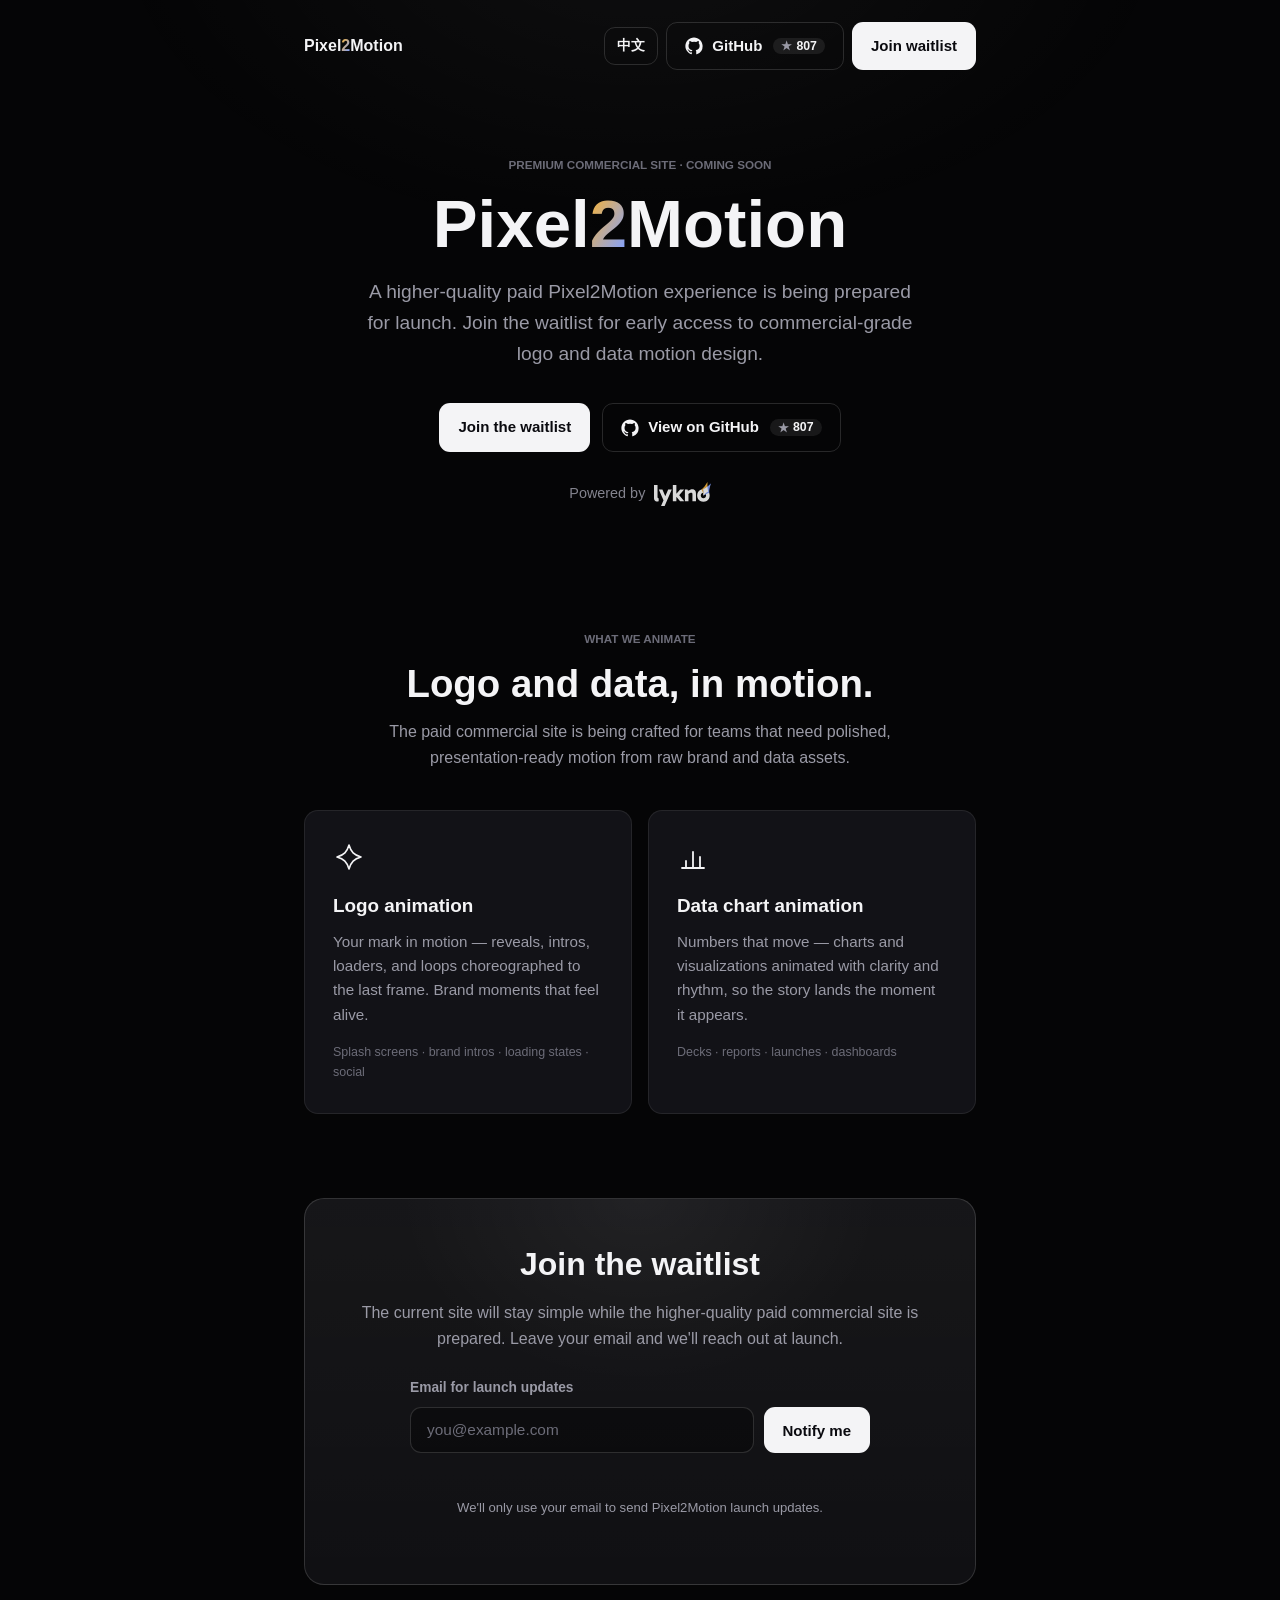
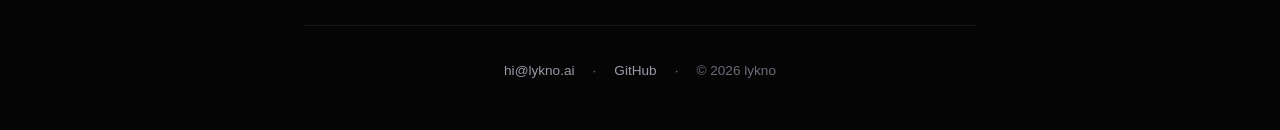
==== commit 86c24262: "Refine commercial waitlist landing" ====
--- a/docs/index.html
+++ b/docs/index.html
@@ -10,11 +10,13 @@
   <meta property="og:title" content="Pixel2Motion — premium commercial motion design is coming soon" />
   <meta property="og:description" content="A higher-quality paid commercial Pixel2Motion site is being prepared for launch. Join the waitlist for early access." />
   <meta property="og:type" content="website" />
+  <meta name="color-scheme" content="dark" />
 
   <link rel="icon" type="image/svg+xml" href="assets/flame.svg" />
   <link rel="stylesheet" href="assets/styles.css" />
 </head>
 <body>
+  <a class="skip-link" href="#main-content">Skip to main content</a>
   <div class="wrap">
 
     <!-- ---------- Nav ---------- -->
@@ -33,72 +35,74 @@
       </div>
     </nav>
 
-    <!-- ---------- Hero ---------- -->
-    <header class="hero" id="top">
-      <p class="eyebrow" data-i18n="hero.eyebrow">Premium commercial site · coming soon</p>
+    <main id="main-content">
+      <!-- ---------- Hero ---------- -->
+      <header class="hero" id="top">
+        <p class="eyebrow" data-i18n="hero.eyebrow">Premium commercial site · coming soon</p>
 
-      <h1 class="hero__title">Pixel<span class="grad">2</span>Motion</h1>
+        <h1 class="hero__title">Pixel<span class="grad">2</span>Motion</h1>
 
-      <p class="lead" data-i18n="hero.lead">
-        A higher-quality paid Pixel2Motion experience is being prepared for launch.
-        Join the waitlist for early access to commercial-grade logo and data motion design.
-      </p>
+        <p class="lead" data-i18n="hero.lead">
+          A higher-quality paid Pixel2Motion experience is being prepared for launch.
+          Join the waitlist for early access to commercial-grade logo and data motion design.
+        </p>
 
-      <div class="hero__cta">
-        <a class="btn btn--primary" href="#waitlist" data-i18n="cta.waitlist">Join the waitlist</a>
-        <a class="btn btn--ghost" href="https://github.com/nolangz/pixel2motion" target="_blank" rel="noopener">
-          <svg viewBox="0 0 24 24" fill="currentColor" aria-hidden="true"><path d="M12 .5C5.73.5.5 5.73.5 12.02c0 5.1 3.29 9.42 7.86 10.95.58.1.79-.25.79-.56v-2c-3.2.7-3.88-1.37-3.88-1.37-.53-1.34-1.3-1.7-1.3-1.7-1.06-.72.08-.71.08-.71 1.17.08 1.78 1.2 1.78 1.2 1.04 1.78 2.73 1.27 3.4.97.1-.75.4-1.27.74-1.56-2.56-.29-5.26-1.28-5.26-5.7 0-1.26.45-2.29 1.19-3.1-.12-.29-.52-1.46.11-3.05 0 0 .97-.31 3.18 1.18a11 11 0 0 1 5.8 0c2.2-1.49 3.17-1.18 3.17-1.18.63 1.59.23 2.76.11 3.05.74.81 1.19 1.84 1.19 3.1 0 4.43-2.7 5.41-5.27 5.69.41.36.78 1.06.78 2.14v3.17c0 .31.21.67.8.56A11.53 11.53 0 0 0 23.5 12C23.5 5.73 18.27.5 12 .5Z"/></svg>
-          <span data-i18n="cta.github">View on GitHub</span>
-          <span class="stars"><span class="stars__icon">★</span><span data-gh-stars>807</span></span>
+        <div class="hero__cta">
+          <a class="btn btn--primary" href="#waitlist" data-i18n="cta.waitlist">Join the waitlist</a>
+          <a class="btn btn--ghost" href="https://github.com/nolangz/pixel2motion" target="_blank" rel="noopener">
+            <svg viewBox="0 0 24 24" fill="currentColor" aria-hidden="true"><path d="M12 .5C5.73.5.5 5.73.5 12.02c0 5.1 3.29 9.42 7.86 10.95.58.1.79-.25.79-.56v-2c-3.2.7-3.88-1.37-3.88-1.37-.53-1.34-1.3-1.7-1.3-1.7-1.06-.72.08-.71.08-.71 1.17.08 1.78 1.2 1.78 1.2 1.04 1.78 2.73 1.27 3.4.97.1-.75.4-1.27.74-1.56-2.56-.29-5.26-1.28-5.26-5.7 0-1.26.45-2.29 1.19-3.1-.12-.29-.52-1.46.11-3.05 0 0 .97-.31 3.18 1.18a11 11 0 0 1 5.8 0c2.2-1.49 3.17-1.18 3.17-1.18.63 1.59.23 2.76.11 3.05.74.81 1.19 1.84 1.19 3.1 0 4.43-2.7 5.41-5.27 5.69.41.36.78 1.06.78 2.14v3.17c0 .31.21.67.8.56A11.53 11.53 0 0 0 23.5 12C23.5 5.73 18.27.5 12 .5Z"/></svg>
+            <span data-i18n="cta.github">View on GitHub</span>
+            <span class="stars"><span class="stars__icon">★</span><span data-gh-stars>807</span></span>
+          </a>
+        </div>
+
+        <a class="powered" href="https://lykno.ai/" target="_blank" rel="noopener" aria-label="Powered by lykno — visit lykno.ai">
+          <span>Powered by</span>
+          <img src="assets/logo-lockup.svg" alt="lykno" />
         </a>
-      </div>
+      </header>
 
-      <a class="powered" href="https://lykno.ai/" target="_blank" rel="noopener" aria-label="Powered by lykno — visit lykno.ai">
-        <span>Powered by</span>
-        <img src="assets/logo-lockup.svg" alt="lykno" />
-      </a>
-    </header>
+      <!-- ---------- Services ---------- -->
+      <section class="section" id="services" aria-label="What we animate">
+        <p class="eyebrow" data-i18n="svc.eyebrow">What we animate</p>
+        <h2 class="section__title" data-i18n="svc.title">Logo and data, in motion.</h2>
+        <p class="section__sub" data-i18n="svc.sub">The paid commercial site is being crafted for teams that need polished, presentation-ready motion from raw brand and data assets.</p>
+        <div class="services">
+          <article class="service">
+            <div class="service__icon" aria-hidden="true">
+              <svg viewBox="0 0 32 32" fill="none" stroke="currentColor" stroke-width="1.6" stroke-linecap="round" stroke-linejoin="round"><path d="M16 4c2 7 5 10 12 12-7 2-10 5-12 12-2-7-5-10-12-12 7-2 10-5 12-12Z"/></svg>
+            </div>
+            <h3 data-i18n="svc.logo.title">Logo animation</h3>
+            <p data-i18n="svc.logo.desc">Your mark in motion — reveals, intros, loaders, and loops choreographed to the last frame. Brand moments that feel alive.</p>
+            <p class="use" data-i18n="svc.logo.use">Splash screens · brand intros · loading states · social</p>
+          </article>
+          <article class="service">
+            <div class="service__icon" aria-hidden="true">
+              <svg viewBox="0 0 32 32" fill="none" stroke="currentColor" stroke-width="1.8" stroke-linecap="round" stroke-linejoin="round"><path d="M5 27h22"/><path d="M9 27v-7"/><path d="M16 27V11"/><path d="M23 27v-11"/></svg>
+            </div>
+            <h3 data-i18n="svc.data.title">Data chart animation</h3>
+            <p data-i18n="svc.data.desc">Numbers that move — charts and visualizations animated with clarity and rhythm, so the story lands the moment it appears.</p>
+            <p class="use" data-i18n="svc.data.use">Decks · reports · launches · dashboards</p>
+          </article>
+        </div>
+      </section>
 
-    <!-- ---------- Services ---------- -->
-    <section class="section" id="services" aria-label="What we animate">
-      <p class="eyebrow" data-i18n="svc.eyebrow">What we animate</p>
-      <h2 class="section__title" data-i18n="svc.title">Logo and data, in motion.</h2>
-      <p class="section__sub" data-i18n="svc.sub">The paid commercial site is being crafted for teams that need polished, presentation-ready motion from raw brand and data assets.</p>
-      <div class="services">
-        <article class="service">
-          <div class="service__icon" aria-hidden="true">
-            <svg viewBox="0 0 32 32" fill="none" stroke="currentColor" stroke-width="1.6" stroke-linecap="round" stroke-linejoin="round"><path d="M16 4c2 7 5 10 12 12-7 2-10 5-12 12-2-7-5-10-12-12 7-2 10-5 12-12Z"/></svg>
+      <!-- ---------- Waitlist ---------- -->
+      <section class="waitlist" id="waitlist">
+        <h2 data-i18n="wl.title">Join the waitlist</h2>
+        <p data-i18n="wl.desc">The current site will stay simple while the higher-quality paid commercial site is prepared. Leave your email and we'll reach out at launch.</p>
+
+        <form class="form" id="waitlist-form" novalidate>
+          <label class="form__label" for="waitlist-email" data-i18n="wl.label">Email for launch updates</label>
+          <div class="form__row">
+            <input id="waitlist-email" type="email" name="email" placeholder="you@example.com" data-i18n-ph="wl.placeholder" autocomplete="email" aria-describedby="form-status" required />
+            <button class="btn btn--primary" type="submit" data-i18n="wl.button">Notify me</button>
           </div>
-          <h3 data-i18n="svc.logo.title">Logo animation</h3>
-          <p data-i18n="svc.logo.desc">Your mark in motion — reveals, intros, loaders, and loops choreographed to the last frame. Brand moments that feel alive.</p>
-          <p class="use" data-i18n="svc.logo.use">Splash screens · brand intros · loading states · social</p>
-        </article>
-        <article class="service">
-          <div class="service__icon" aria-hidden="true">
-            <svg viewBox="0 0 32 32" fill="none" stroke="currentColor" stroke-width="1.8" stroke-linecap="round" stroke-linejoin="round"><path d="M5 27h22"/><path d="M9 27v-7"/><path d="M16 27V11"/><path d="M23 27v-11"/></svg>
-          </div>
-          <h3 data-i18n="svc.data.title">Data chart animation</h3>
-          <p data-i18n="svc.data.desc">Numbers that move — charts and visualizations animated with clarity and rhythm, so the story lands the moment it appears.</p>
-          <p class="use" data-i18n="svc.data.use">Decks · reports · launches · dashboards</p>
-        </article>
-      </div>
-    </section>
-
-    <!-- ---------- Waitlist ---------- -->
-    <section class="waitlist" id="waitlist">
-      <h2 data-i18n="wl.title">Join the waitlist</h2>
-      <p data-i18n="wl.desc">The current site will stay simple while the higher-quality paid commercial site is prepared. Leave your email and we'll reach out at launch.</p>
-
-      <form class="form" id="waitlist-form" novalidate>
-        <label class="form__label" for="waitlist-email" data-i18n="wl.label">Email for launch updates</label>
-        <div class="form__row">
-          <input id="waitlist-email" type="email" name="email" placeholder="you@example.com" data-i18n-ph="wl.placeholder" autocomplete="email" required />
-          <button class="btn btn--primary" type="submit" data-i18n="wl.button">Notify me</button>
-        </div>
-      </form>
-      <p class="form__status" id="form-status" role="status" aria-live="polite"></p>
-      <p class="form__note" data-i18n="wl.note">We'll only use your email to send Pixel2Motion launch updates.</p>
-    </section>
+        </form>
+        <p class="form__status" id="form-status" role="status" aria-live="polite"></p>
+        <p class="form__note" data-i18n="wl.note">We'll only use your email to send Pixel2Motion launch updates.</p>
+      </section>
+    </main>
 
     <!-- ---------- Footer ---------- -->
     <footer class="footer">
--- a/docs/assets/styles.css
+++ b/docs/assets/styles.css
@@ -49,6 +49,21 @@
 
 a { color: inherit; text-decoration: none; }
 
+.skip-link {
+  position: absolute;
+  top: -100%;
+  left: 16px;
+  z-index: 1000;
+  padding: 10px 14px;
+  border-radius: 10px;
+  background: var(--text);
+  color: var(--bg);
+  font-weight: 700;
+}
+.skip-link:focus {
+  top: 16px;
+}
+
 .wrap {
   width: 100%;
   max-width: var(--maxw);
@@ -68,7 +83,7 @@
   align-items: center;
   gap: 10px;
   font-weight: 600;
-  letter-spacing: -0.01em;
+  letter-spacing: 0;
 }
 .nav__brand img { height: 26px; width: auto; display: block; }
 .nav__links { display: inline-flex; align-items: center; gap: 8px; }
@@ -90,6 +105,12 @@
   white-space: nowrap;
 }
 .btn:hover { background: rgba(255, 255, 255, 0.09); border-color: rgba(255,255,255,0.24); transform: translateY(-1px); }
+.btn:focus-visible,
+a:focus-visible,
+input:focus-visible {
+  outline: 3px solid rgba(255, 255, 255, 0.45);
+  outline-offset: 3px;
+}
 .btn:active { transform: translateY(0); }
 .btn svg { width: 18px; height: 18px; }
 
@@ -162,7 +183,7 @@
 .hero h1 {
   font-size: clamp(2.6rem, 8vw, 4.2rem);
   line-height: 1.05;
-  letter-spacing: -0.035em;
+  letter-spacing: 0;
   margin: 0 0 18px;
   font-weight: 800;
 }
@@ -190,7 +211,7 @@
 /* ---------- Sections ---------- */
 .eyebrow {
   text-transform: uppercase;
-  letter-spacing: 0.16em;
+  letter-spacing: 0;
   font-size: 0.73rem;
   font-weight: 600;
   color: var(--muted-2);
@@ -200,7 +221,7 @@
 .section__title {
   font-size: clamp(1.6rem, 4.5vw, 2.4rem);
   line-height: 1.12;
-  letter-spacing: -0.025em;
+  letter-spacing: 0;
   font-weight: 700;
   margin: 0 0 14px;
 }
@@ -229,13 +250,13 @@
 .service:hover { border-color: var(--border-2); transform: translateY(-2px); background: #15151b; }
 .service__icon { width: 32px; height: 32px; color: var(--text); margin-bottom: 18px; }
 .service__icon svg { width: 100%; height: 100%; display: block; }
-.service h3 { margin: 0 0 8px; font-size: 1.18rem; letter-spacing: -0.015em; }
+.service h3 { margin: 0 0 8px; font-size: 1.18rem; letter-spacing: 0; }
 .service p { margin: 0; color: var(--muted); font-size: 0.95rem; }
 .service .use {
   margin-top: 16px;
   font-size: 0.78rem;
   color: var(--muted-2);
-  letter-spacing: 0.01em;
+  letter-spacing: 0;
 }
 
 /* how it works */
@@ -261,7 +282,7 @@
   min-width: 26px;
   padding-top: 2px;
 }
-.step h3 { margin: 0 0 5px; font-size: 1.05rem; letter-spacing: -0.01em; }
+.step h3 { margin: 0 0 5px; font-size: 1.05rem; letter-spacing: 0; }
 .step p { margin: 0; color: var(--muted); font-size: 0.92rem; }
 
 /* open-core trust strip */
@@ -297,7 +318,7 @@
 .waitlist h2 {
   font-size: clamp(1.5rem, 4vw, 2rem);
   margin: 0 0 10px;
-  letter-spacing: -0.02em;
+  letter-spacing: 0;
   position: relative;
 }
 .waitlist p { color: var(--muted); margin: 0 0 26px; position: relative; }
@@ -389,6 +410,18 @@
 
 /* ---------- Responsive ---------- */
 @media (max-width: 620px) {
+  .nav {
+    flex-direction: column;
+    justify-content: center;
+    gap: 12px;
+  }
+  .nav__links {
+    justify-content: center;
+    flex-wrap: wrap;
+  }
+  .nav__links .btn {
+    padding-inline: 14px;
+  }
   .services { grid-template-columns: 1fr; }
   .form__row { flex-direction: column; }
   .nav__links .btn span.hide-sm { display: none; }
